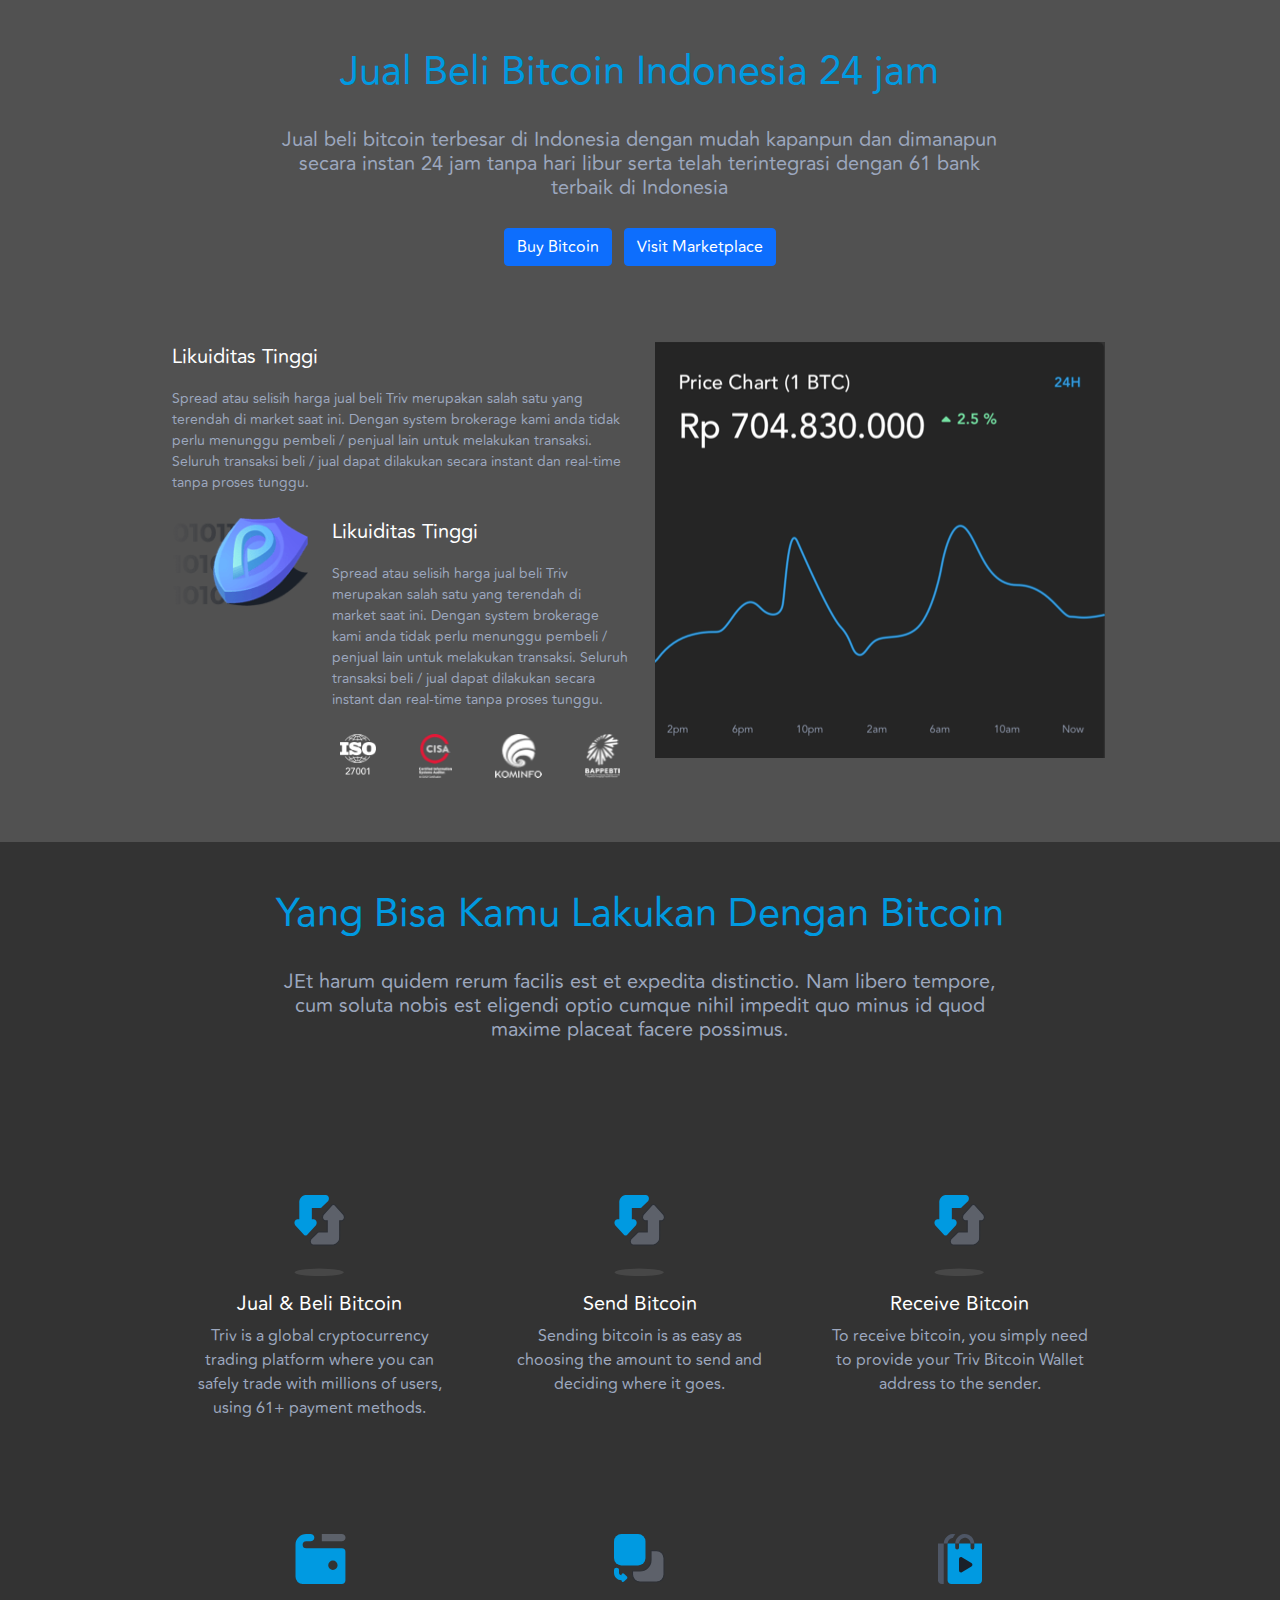
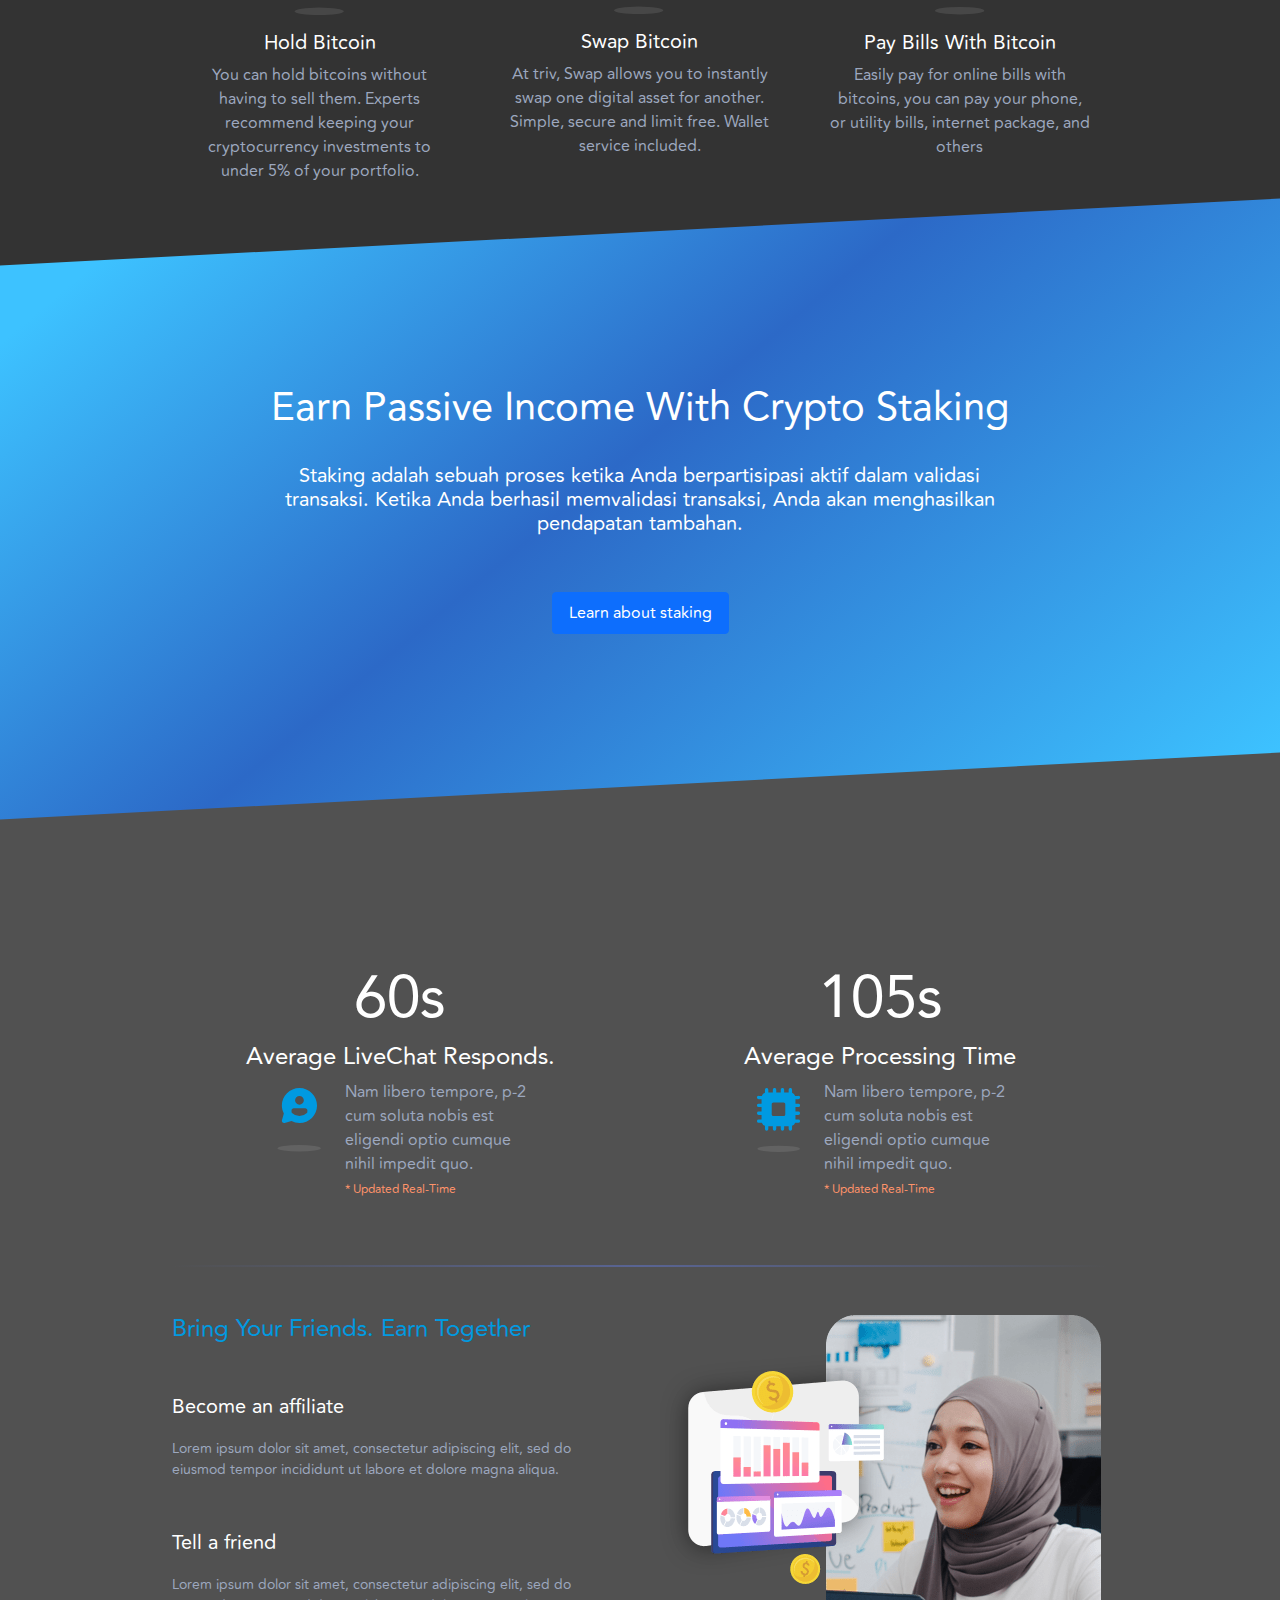
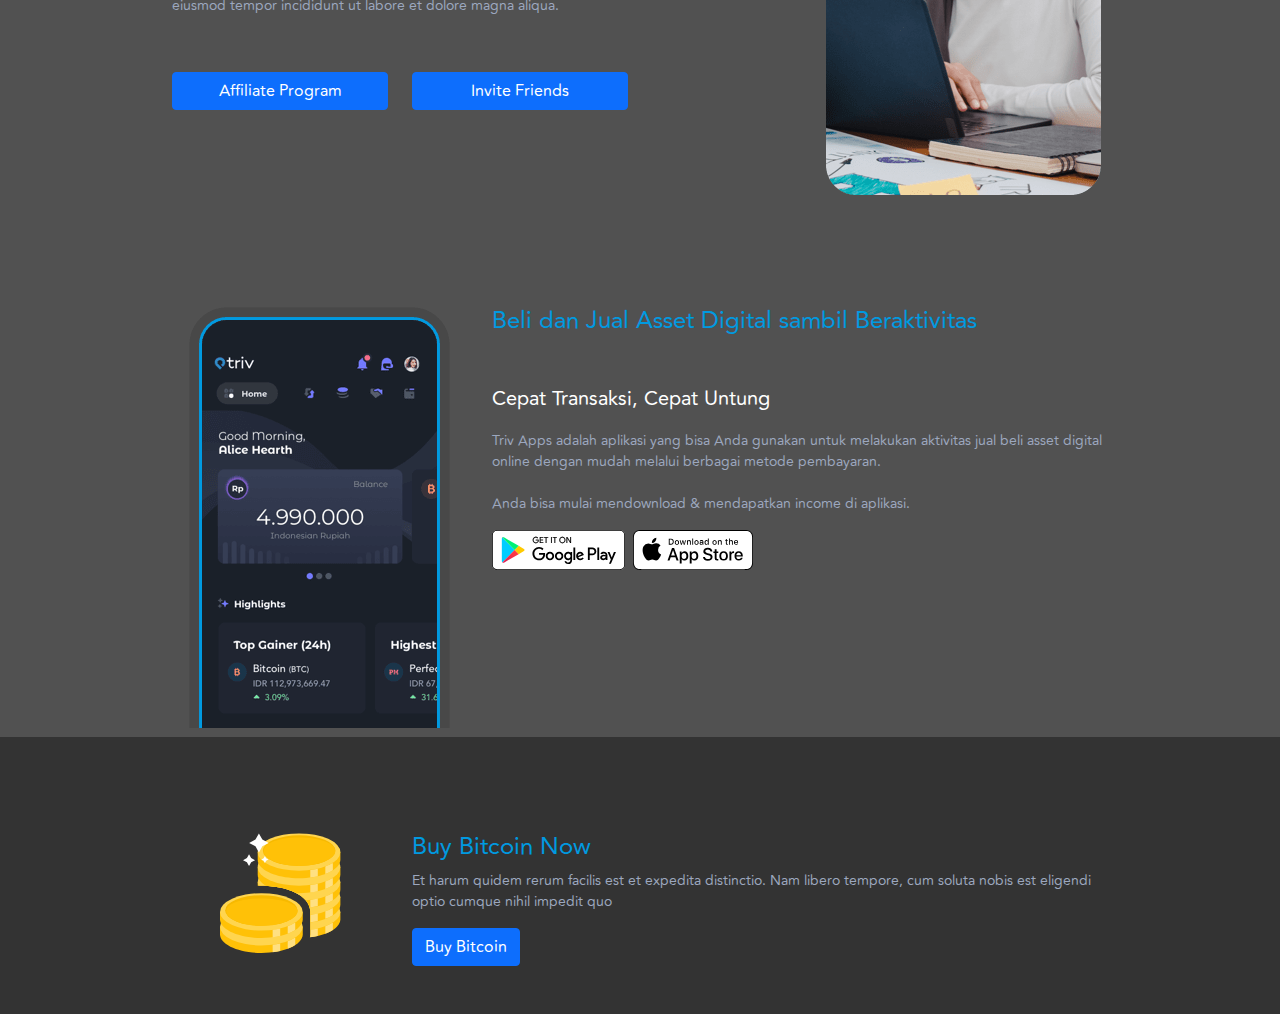
==== crypto-detail.html @ a10a1ea8 "Slicing Triv v3" ====
<!DOCTYPE html>

<head>

    <meta content="text/html; charset=UTF-8" http-equiv="Content-Type" />
    <meta charset="utf-8" />
    <meta content="width=device-width, initial-scale=1, shrink-to-fit=no" name="viewport" />
    <title>Triv | Stake Landing</title>
    <meta content="Triv" name="description" />
    <meta content="origin-when-crossorigin" name="referrer" />
    <link href="https://fonts.googleapis.com/css?family=Grand+Hotel" rel="stylesheet" />
    <link
        href="https://fonts.googleapis.com/css?family=Montserrat+Alternates:300,300i,400,400i,500,500i,600,600i,700,700i,800,800i,900,900i|Montserrat:300,300i,400,400i,500,500i,600,600i,700,700i,800,800i,900,900i"
        rel="stylesheet" />
    <link rel="stylesheet" media="all" href="css/bootstrap.min.css" data-turbolinks-track="reload" />
    <link rel="stylesheet" media="all" href="scss/style.css" data-turbolinks-track="reload" />


</head>

<body>
    <section class="section-area bg-grey">
        <div class="container cryptoDetailSection1">
            <div class="row row-fluid">
                <div class="col">
                    <div class="wrap80">
                        <h1>Jual Beli Bitcoin Indonesia 24 jam</h1>
                        <h2>Jual beli bitcoin terbesar di Indonesia dengan mudah kapanpun dan dimanapun secara instan 24
                            jam
                            tanpa hari libur serta
                            telah terintegrasi dengan 61 bank terbaik di Indonesia</h2>

                    </div>
                    <div class="my-4">
                        <button class="btn btn-primary m-1">Buy Bitcoin</button>
                        <button class="btn btn-primary m-1">Visit Marketplace</button>
                    </div>
                </div>
            </div>
            <div class="row row-fluid mt-5">

                <div class="col-sm-6 order-sm-1">
                    <img src="img/homepage/img_chart_area.png" class="img-fluid align-self-center" alt="...">
                </div>
                <div class="col-sm-6 order-sm-12">
                    <div class="row row-fluid">
                        <div class="col-lg-12 col-md-12 col-sm-12">
                            <p class="title">Likuiditas Tinggi</p>
                            <p class="desc">Spread atau selisih harga jual beli Triv merupakan salah satu yang terendah
                                di market saat ini. Dengan system brokerage
                                kami anda tidak perlu menunggu pembeli / penjual lain untuk melakukan transaksi. Seluruh
                                transaksi beli / jual dapat
                                dilakukan secara instant dan real-time tanpa proses tunggu.</p>
                        </div>
                        <div class="col-lg-4 col-md-4 col-sm-12 my-lg-2 my-md-2 my-sm-2">
                            <img src="img/homepage/img_shield.png" class="img-fluid">
                        </div>
                        <div class="col-lg-8 col-md-8 col-sm-12 my-lg-2 my-md-2 my-sm-2">
                            <p class="title">Likuiditas Tinggi</p>
                            <p class="desc">Spread atau selisih harga jual beli Triv merupakan salah satu yang terendah
                                di market saat ini. Dengan system brokerage
                                kami anda tidak perlu menunggu pembeli / penjual lain untuk melakukan transaksi. Seluruh
                                transaksi beli / jual dapat
                                dilakukan secara instant dan real-time tanpa proses tunggu.</p>
                            <div class="list-logo d-flex justify-content-between mt-2">
                                <img src="img/homepage/ic_iso.png" class="p-2">
                                <img src="img/homepage/ic_cisa.png" class="p-2">
                                <img src="img/homepage/ic_kominfo.png" class="p-2">
                                <img src="img/homepage/ic_bappebti.png" class="p-2">
                            </div>
                        </div>
                    </div>

                </div>
            </div>
        </div>
    </section>

    <section class="section-area bg-dark">
        <div class="container cryptoDetailSection2">
            <div class="row row-fluid">
                <div class="col">
                    <div class="wrap80">
                        <h1>Yang Bisa Kamu Lakukan Dengan Bitcoin</h1>
                        <h2>JEt harum quidem rerum facilis est et expedita distinctio. Nam libero tempore, cum soluta
                            nobis est eligendi optio cumque
                            nihil impedit quo minus id quod maxime placeat facere possimus.</h2>

                    </div>

                </div>
            </div>

            <div class="row row-fluid mt-5">
                <div class="col-sm-4">
                    <div class="card">
                        <div class="card-body">
                            <img src="img/homepage/icon_jual_bitcoin.svg" class="img-fluid">
                            <h5 class="card-title">Jual & Beli Bitcoin</h5>
                            <p class="card-text">Triv is a global cryptocurrency trading platform where you can safely
                                trade with millions of users, using 61+ payment
                                methods.</p>
                        </div>
                    </div>
                </div>

                <div class="col-sm-4">
                    <div class="card">
                        <div class="card-body">
                            <img src="img/homepage/icon_jual_bitcoin.svg" class="img-fluid">
                            <h5 class="card-title">Send Bitcoin</h5>
                            <p class="card-text">Sending bitcoin is as easy as choosing the amount to send and deciding
                                where it goes.</p>
                        </div>
                    </div>
                </div>

                <div class="col-sm-4">
                    <div class="card">
                        <div class="card-body">
                            <img src="img/homepage/icon_jual_bitcoin.svg" class="img-fluid">
                            <h5 class="card-title">Receive Bitcoin</h5>
                            <p class="card-text">To receive bitcoin, you simply need to provide your Triv Bitcoin Wallet
                                address to the sender.</p>
                        </div>
                    </div>
                </div>

                <div class="col-sm-4">
                    <div class="card">
                        <div class="card-body">
                            <img src="img/homepage/icon_hold_bitcoin.svg" class="img-fluid">
                            <h5 class="card-title">Hold Bitcoin</h5>
                            <p class="card-text">You can hold bitcoins without having to sell them. Experts recommend
                                keeping your cryptocurrency investments to under 5%
                                of your portfolio.</p>
                        </div>
                    </div>
                </div>
                <div class="col-sm-4">
                    <div class="card">
                        <div class="card-body">
                            <img src="img/homepage/icon_swap_bitcoin.svg" class="img-fluid">
                            <h5 class="card-title">Swap Bitcoin</h5>
                            <p class="card-text">At triv, Swap allows you to instantly swap one digital asset for
                                another. Simple, secure and limit free. Wallet service
                                included.</p>
                        </div>
                    </div>
                </div>
                <div class="col-sm-4">
                    <div class="card">
                        <div class="card-body">
                            <img src="img/homepage/icon_pay_bitcoin.svg" class="img-fluid">
                            <h5 class="card-title">Pay Bills With Bitcoin</h5>
                            <p class="card-text">Easily pay for online bills with bitcoins, you can pay your phone, or
                                utility bills, internet package, and others</p>
                        </div>
                    </div>
                </div>

            </div>
        </div>
    </section>
    <section class="section-area bg-skew">
        <div class="container cryptoDetailSection3 bg-skew-iner">
            <div class="row row-fluid py-4">
                <div class="col">
                    <div class="wrap80">
                        <h1>Earn Passive Income With Crypto Staking</h1>
                        <h5>Staking adalah sebuah proses ketika Anda berpartisipasi aktif dalam validasi transaksi.
                            Ketika Anda berhasil memvalidasi
                            transaksi, Anda akan menghasilkan pendapatan tambahan.</h5>

                    </div>


                    <button class="btn btn-primary px-3 py-2 mt-5">Learn about staking</button>


                </div>
            </div>
        </div>
    </section>


    <!-- Section 4 -->
    <section class="section-area bg-grey">
        <div class="container cryptoDetailSection4">
            <div class="row row-fluid mt-5">
                <div class="col-lg-6 col-md-6 col-sm-12 justify-content-center">
                    <div class="card ">
                        <div class="card-body">
                            <h1>60s</h1>
                            <h3>Average LiveChat Responds.</h3>
                            <div class="d-flex">
                                <img src="img/homepage/ic_livechat.svg" class="p-2">
                                <p class="card-text">Nam libero tempore, p-2 cum soluta nobis est
                                    eligendi
                                    optio
                                    cumque
                                    nihil impedit quo.<br />
                                    <span class="note align-end">* Updated Real-Time</span>
                                </p>
                            </div>
                        </div>
                    </div>
                </div>
                <div class="col-lg-6 col-md-6 col-sm-12 align-items-center">
                    <div class="card">
                        <div class="card-body">
                            <h1>105s</h1>
                            <h3>Average Processing Time</h3>
                            <div class="d-flex">
                                <img src="img/homepage/ic_processing.svg" class="p-2">
                                <p class="card-text">Nam libero tempore, p-2 cum soluta nobis est
                                    eligendi
                                    optio
                                    cumque
                                    nihil impedit quo.<br />
                                    <span class="note align-end">* Updated Real-Time</span>
                                </p>
                            </div>
                        </div>
                    </div>
                </div>
            </div>
            <hr class="stle12 mt-5 mb-5">
            <div class="row row-fluid mt-5">
                <div class="col-sm-6 order-sm-1">
                    <img src="img/homepage/orang.png" class="img-fluid">
                </div>
                <div class="col-sm-6 order-sm-12">
                    <h1>Bring Your Friends. Earn Together</h1>
                    <p class="title mt-5">Become an affiliate</p>
                    <p class="desc">Lorem ipsum dolor sit amet, consectetur adipiscing elit, sed do eiusmod tempor
                        incididunt ut labore et dolore magna
                        aliqua.</p>

                    <p class="title mt-5">Tell a friend</p>
                    <p class="desc">Lorem ipsum dolor sit amet, consectetur adipiscing elit, sed do eiusmod tempor
                        incididunt ut labore et dolore magna
                        aliqua.</p>

                    <div class="row mt-5">
                        <div class="col-lg-6 col-mg-6 col-sm-12">
                            <button class="btn btn-primary my-2">Affiliate Program</button>
                        </div>
                        <div class="col-lg-6 col-mg-6 col-sm-12">
                            <button class="btn btn-primary my-2">Invite Friends</button>
                        </div>
                    </div>
                </div>
            </div>


        </div>


    </section>
    <!-- End of Section 4 -->

    <!--Section 5-->
    <section class="section-area bg-grey">
        <div class="container cryptoDetailSection5">
            <div class="row row-fluid mt-5">
                <div class="col-sm-8 order-sm-1">
                    <h1>Beli dan Jual Asset Digital sambil Beraktivitas</h1>
                    <p class="title mt-5">Cepat Transaksi, Cepat Untung</p>
                    <p class="desc">Triv Apps adalah aplikasi yang bisa Anda gunakan untuk melakukan aktivitas jual beli
                        asset digital online dengan mudah
                        melalui berbagai metode pembayaran.
                        <br /><br />
                        Anda bisa mulai mendownload & mendapatkan income di aplikasi.
                    </p>
                    <div class="d-flex mt-2">
                        <a href="" class="mx-0"><img src="img/homepage/google-play-badge.svg"></a><a href=""
                            class="mx-2"><img src="img/homepage/app-store-badge.svg"></a>
                    </div>
                </div>
                <div class="col-sm-4 order-sm-12 align-items-start">
                    <div class="img-container">
                        <img src="img/homepage/hp.png" class="img-fluid">
                    </div>


                </div>
            </div>
        </div>
    </section>
    <!-- End of Section 5-->

    <!-- Section banner-->

    <section class="section-area-outset bg-dark">
        <div class="container cryptoDetailSectionBanner">
            <div class="row row-fluid mt-5">
                <div class="col-lg-3 col-md-3 col-sm-12 d-none d-sm-none d-md-block d-lg-block">
                    <img src="img/homepage/coins.svg">
                </div>
                <div class="col-lg-9 col-md-9 col-sm-12 align-left-center">
                    <h1>Buy Bitcoin Now</h1>
                    <p class="desc">Et harum quidem rerum facilis est et expedita distinctio. Nam libero tempore, cum
                        soluta
                        nobis est eligendi optio cumque
                        nihil impedit quo</p>
                    <button class="btn btn-primary">Buy Bitcoin</button>
                </div>
            </div>
        </div>
    </section>
    <!-- End of Section Banner-->






    <script src="https://code.jquery.com/jquery-3.6.0.min.js"
        integrity="sha256-/xUj+3OJU5yExlq6GSYGSHk7tPXikynS7ogEvDej/m4=" crossorigin="anonymous"></script>



</body>
---- scss/style.css ----
@font-face {
  font-family: "Avenir";
  src: url("../font/Avenir Regular.eot");
  src: url("../font/Avenir Regular.eot?#iefix") format("embedded-opentype"), url("../font/Avenir Regular.woff") format("woff"), url("../font/Avenir Regular.ttf") format("truetype"), url("../font/Avenir Regular.svg#Avenir") format("svg");
  font-weight: normal;
  font-style: normal;
}

@font-face {
  font-family: "Arvo-Bold";
  src: url("../font/Metropolis-Regular.eot");
  src: url("../font/Metropolis-Regular.eot?#iefix") format("embedded-opentype"), url("../font/Metropolis-Regular.woff") format("woff"), url("../font/Metropolis-Regular.ttf") format("truetype"), url("../font/Metropolis-Regular.svg#Arvo-Bold") format("svg");
  font-weight: normal;
  font-style: normal;
}

html,
body {
  font-family: Avenir;
  background-color: #515151;
  color: #ffffff;
}

a {
  color: #3189c6;
  text-decoration: none;
}

.bg-grey {
  background-color: #515151;
}

.bg-dark {
  background-color: #252525;
}

.bg-skew {
  -webkit-transform: skew(0deg, -3deg);
          transform: skew(0deg, -3deg);
  background: #3dc2ff;
  background: linear-gradient(142deg, #3dc2ff 5%, #2c69c7 46%, #3dc2ff 100%);
  position: relative;
  top: -5rem;
}

.bg-skew-iner {
  margin-top: 5rem;
  margin-bottom: 5rem;
  -webkit-transform: skew(0deg, 3deg);
          transform: skew(0deg, 3deg);
  text-align: center;
  color: #fff;
}

.align-left-center {
  -webkit-box-align: start;
      -ms-flex-align: start;
          align-items: flex-start;
  text-align: start;
  -webkit-box-pack: start;
      -ms-flex-pack: start;
          justify-content: start;
}

.section-area {
  max-width: 100vw;
  padding-right: 10rem;
  padding-left: 10rem;
  padding-top: 2rem;
  padding-bottom: 2rem;
  margin-left: auto;
  margin-right: auto;
  text-align: center;
}

.section-area-outset {
  position: relative;
  max-width: 100vw;
  margin-top: -10%;
  z-index: 99;
  padding-right: 10rem;
  padding-left: 10rem;
  padding-top: 2rem;
  padding-bottom: 2rem;
  margin-left: auto;
  margin-right: auto;
  text-align: center;
}

.wrap90 {
  max-width: 90%;
  margin: 0 auto;
}

.wrap80 {
  max-width: 80%;
  margin: 0 auto;
}

.wrap70 {
  max-width: 70%;
  margin: 0 auto;
}

.wrap60 {
  max-width: 60%;
  margin: 0 auto;
}

.wrap50 {
  max-width: 50%;
  margin: 0 auto;
}

/**** Crypro Detail Style ***/
.cryptoDetailSection1 {
  width: 100%;
  padding-top: 1rem;
  padding-bottom: 1rem;
}

.cryptoDetailSection1 h1 {
  color: #009ae1;
  font-weight: 300;
}

.cryptoDetailSection1 h2 {
  font-size: 20px;
  color: #9ca7be;
  font-weight: 300;
  margin-top: 2rem;
}

.cryptoDetailSection1 .icon {
  width: 50px;
}

.cryptoDetailSection1 .title {
  font-size: 20px;
  font-weight: 400;
  color: #ffffff;
  text-align: left;
}

.cryptoDetailSection1 .desc {
  font-size: 14px;
  font-weight: 400;
  color: #9ca7be;
  text-align: left;
}

.cryptoDetailSection1 .list-logo img {
  width: auto;
  height: 60px;
}

.cryptoDetailSection1 button .btn-primary {
  padding: 12px 20px;
  border-radius: 5px;
  background-color: #009ae1;
  color: #ffffff;
  font-size: 14px;
}

.cryptoDetailSection2 {
  width: 100%;
  padding-top: 1rem;
  padding-bottom: 5rem;
}

.cryptoDetailSection2 h1 {
  color: #009ae1;
  font-weight: 300;
}

.cryptoDetailSection2 h2 {
  font-size: 20px;
  color: #9ca7be;
  font-weight: 300;
  margin-top: 2rem;
}

.cryptoDetailSection2 .card {
  background-color: transparent;
  border-color: transparent;
  margin-top: 5rem;
}

.cryptoDetailSection2 .card img {
  padding-bottom: 1rem;
}

.cryptoDetailSection2 .card .card-title {
  color: #ffffff;
}

.cryptoDetailSection2 .card .card-text {
  color: #9ca7be;
}

.cryptoDetailSection3 {
  width: 100%;
  padding-top: 1rem;
  padding-bottom: 1rem;
}

.cryptoDetailSection3 h1 {
  color: #ffffff;
  font-weight: 300;
}

.cryptoDetailSection3 h5 {
  color: #ffffff;
  font-weight: 300;
  margin-top: 2rem;
}

.cryptoDetailSection3 .title {
  font-size: 20px;
  font-weight: 400;
  color: #ffffff;
}

.cryptoDetailSection3 button .btn-primary {
  border-radius: 5px;
  background-color: #009ae1;
  color: #ffffff;
  font-size: 14px;
}

.cryptoDetailSection4 {
  width: 100%;
  padding-top: 0rem;
  padding-bottom: 0rem;
}

.cryptoDetailSection4 h1 {
  color: #009ae1;
  font-weight: 300;
  font-size: 24px;
  text-align: left;
}

.cryptoDetailSection4 .title {
  font-size: 20px;
  font-weight: 400;
  color: #ffffff;
  text-align: left;
}

.cryptoDetailSection4 .desc {
  font-size: 14px;
  font-weight: 400;
  color: #9ca7be;
  text-align: start;
}

.cryptoDetailSection4 .d-flex {
  padding-left: 5rem;
  padding-right: 5rem;
}

.cryptoDetailSection4 button {
  width: 100%;
}

.cryptoDetailSection4 button .btn-primary {
  border-radius: 5px;
  background-color: #009ae1;
  color: #ffffff;
  font-size: 14px;
}

.cryptoDetailSection4 .card {
  background-color: transparent;
  border-color: transparent;
}

.cryptoDetailSection4 .card img {
  width: 80px;
  height: 80px;
  margin-right: 1rem;
}

.cryptoDetailSection4 .card h1 {
  color: #ffffff;
  font-size: 60px;
  font-weight: 200;
  text-align: center;
}

.cryptoDetailSection4 .card h3 {
  color: #ffffff;
  font-size: 24px;
}

.cryptoDetailSection4 .card .card-text {
  color: #9ca7be;
  text-align: start;
}

.cryptoDetailSection4 .card .note {
  font-size: 12px;
  font-weight: 200;
  color: #ff936a;
  text-align: start;
}

.cryptoDetailSection5 {
  width: 100%;
  padding-top: 0rem;
  padding-bottom: 0rem;
}

.cryptoDetailSection5 h1 {
  color: #009ae1;
  font-weight: 300;
  font-size: 24px;
  text-align: left;
}

.cryptoDetailSection5 .title {
  font-size: 20px;
  font-weight: 400;
  color: #ffffff;
  text-align: left;
}

.cryptoDetailSection5 .desc {
  font-size: 14px;
  font-weight: 400;
  color: #9ca7be;
  text-align: start;
}

.cryptoDetailSection5 .img-container {
  max-height: 80%;
  position: relative;
  z-index: 1;
  overflow-y: hidden;
  bottom: 0;
}

.cryptoDetailSectionBanner {
  width: 100%;
  padding-top: 1rem;
  padding-bottom: 1rem;
}

.cryptoDetailSectionBanner h1 {
  color: #009ae1;
  font-weight: 300;
  font-size: 24px;
  text-align: start;
}

.cryptoDetailSectionBanner h2 {
  font-size: 20px;
  color: #9ca7be;
  font-weight: 300;
  margin-top: 2rem;
}

.cryptoDetailSectionBanner .icon {
  width: 50px;
}

.cryptoDetailSectionBanner .title {
  font-size: 20px;
  font-weight: 400;
  color: #ffffff;
}

.cryptoDetailSectionBanner .desc {
  font-size: 14px;
  font-weight: 400;
  color: #9ca7be;
  text-align: start;
}

/**** End Crypro Detail Style ***/
/*** Break Point ****/
@media (max-width: 576px) {
  .section-area {
    max-width: 100vw;
    padding-right: 0;
    padding-left: 0;
    padding-top: 0;
    padding-bottom: 0;
    margin-left: auto;
    margin-right: auto;
    text-align: center;
  }
  .section-area-outset {
    position: relative;
    max-width: 100vw;
    margin-top: -15%;
    z-index: 99;
    padding-right: 0;
    padding-left: 0;
    padding-top: 0;
    padding-bottom: 0;
    margin-left: auto;
    margin-right: auto;
    text-align: center;
  }
  h1,
  h2,
  h3,
  h4,
  h5 {
    text-align: center;
  }
  span,
  p {
    text-align: center;
  }
  .align-left-center {
    -webkit-box-align: center;
        -ms-flex-align: center;
            align-items: center;
    text-align: center;
    -webkit-box-pack: center;
        -ms-flex-pack: center;
            justify-content: center;
  }
  .wrap90 {
    max-width: 100%;
    margin: 0 auto;
  }
  .wrap80 {
    max-width: 100%;
    margin: 0 auto;
  }
  .wrap70 {
    max-width: 100%;
    margin: 0 auto;
  }
  .wrap60 {
    max-width: 100%;
    margin: 0 auto;
  }
  .wrap50 {
    max-width: 100%;
    margin: 0 auto;
  }
  .bg-skew-iner {
    margin-top: 2rem;
    margin-bottom: 2rem;
    -webkit-transform: skew(0deg, 3deg);
            transform: skew(0deg, 3deg);
    text-align: center;
    color: #fff;
  }
  /** Section 1**/
  .cryptoDetailSection1 {
    width: 100%;
    padding-top: 3rem;
    padding-bottom: 1rem;
  }
  .cryptoDetailSection1 h1 {
    text-align: center;
  }
  .cryptoDetailSection1 h2 {
    text-align: center;
  }
  .cryptoDetailSection1 .title {
    text-align: center;
  }
  .cryptoDetailSection1 .desc {
    text-align: center;
  }
  .cryptoDetailSection1 img {
    padding-top: 3rem;
    padding-bottom: 3rem;
  }
  /*** Section 2 ***/
  .cryptoDetailSection2 {
    width: 100%;
    padding-top: 3rem;
    padding-bottom: 5rem;
  }
  .cryptoDetailSection2 h1 {
    text-align: center;
  }
  .cryptoDetailSection2 h2 {
    text-align: center;
  }
  .cryptoDetailSection2 .title {
    text-align: center;
  }
  .cryptoDetailSection2 .desc {
    text-align: center;
  }
  .cryptoDetailSection2 img {
    padding-top: 3rem;
    padding-bottom: 3rem;
  }
  .cryptoDetailSection2 .card {
    background-color: transparent;
    border-color: transparent;
    margin-top: 0rem;
  }
  /*** Section 3 ****/
  .cryptodetailsection3 {
    width: 100%;
    padding-top: 2rem;
    padding-bottom: 2rem;
  }
  /*** Section 4 ****/
  .cryptoDetailSection4 {
    width: 100%;
    padding-top: 0rem;
    padding-bottom: 0rem;
  }
  .cryptoDetailSection4 h1 {
    color: #009ae1;
    font-weight: 300;
    text-align: center;
  }
  .cryptoDetailSection4 .title {
    font-weight: 400;
    color: #ffffff;
    text-align: center;
  }
  .cryptoDetailSection4 .desc {
    font-weight: 400;
    color: #9ca7be;
    text-align: center;
  }
  .cryptoDetailSection4 .d-flex {
    padding-left: 0;
    padding-right: 0;
  }
  .cryptoDetailSection4 .card h1 {
    color: #ffffff;
    font-weight: 200;
    text-align: center;
  }
  .cryptoDetailSection4 .card h3 {
    color: #ffffff;
    font-size: 22px;
  }
  .cryptoDetailSection4 img {
    margin-top: 2rem;
    margin-bottom: 5rem;
  }
  .cryptoDetailSection4 .img-fluid {
    max-width: 100%;
    margin-top: 2rem;
  }
  /** Section 5 **/
  .cryptoDetailSection5 {
    width: 100%;
    padding-top: 0rem;
    padding-bottom: 0rem;
  }
  .cryptoDetailSection5 h1 {
    color: #009ae1;
    font-weight: 300;
    text-align: center;
  }
  .cryptoDetailSection5 .title {
    font-weight: 400;
    color: #ffffff;
    text-align: center;
  }
  .cryptoDetailSection5 .desc {
    font-weight: 400;
    color: #9ca7be;
    text-align: center;
  }
  .cryptoDetailSection5 .d-flex {
    text-align: center;
    -webkit-box-pack: center;
        -ms-flex-pack: center;
            justify-content: center;
  }
  .cryptoDetailSection5 .img-container {
    margin-top: 5rem;
  }
  /** Section Banner **/
  .cryptoDetailSectionBanner {
    width: 100%;
    padding-top: 2rem;
    padding-bottom: 2rem;
  }
  .cryptoDetailSectionBanner h1 {
    color: #009ae1;
    font-weight: 300;
    text-align: center;
  }
  .cryptoDetailSectionBanner .title {
    font-weight: 400;
    color: #ffffff;
    text-align: center;
  }
  .cryptoDetailSectionBanner .desc {
    font-weight: 400;
    color: #9ca7be;
    text-align: center;
  }
  .cryptoDetailSectionBanner .d-flex {
    text-align: center;
    -webkit-box-pack: center;
        -ms-flex-pack: center;
            justify-content: center;
  }
  .cryptoDetailSectionBanner .img-container {
    margin-top: 5rem;
  }
}
/*# sourceMappingURL=style.css.map */
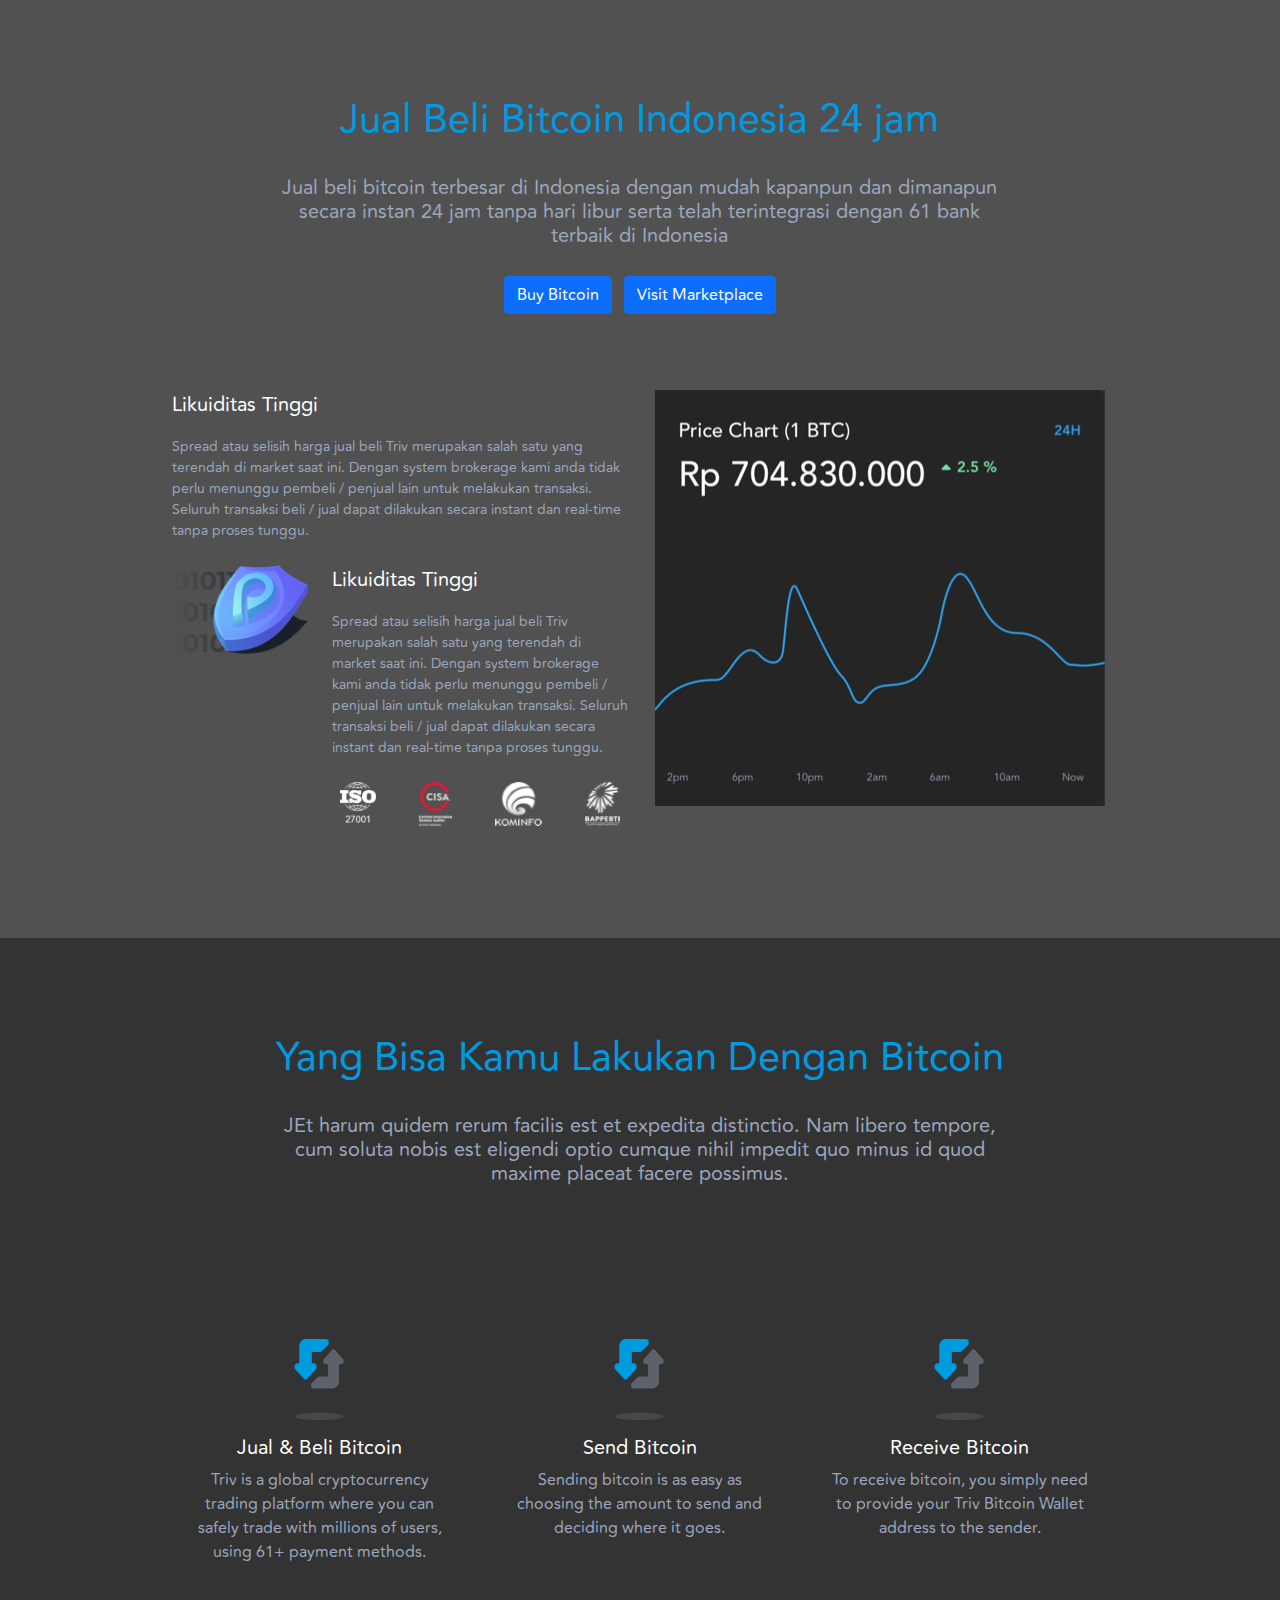
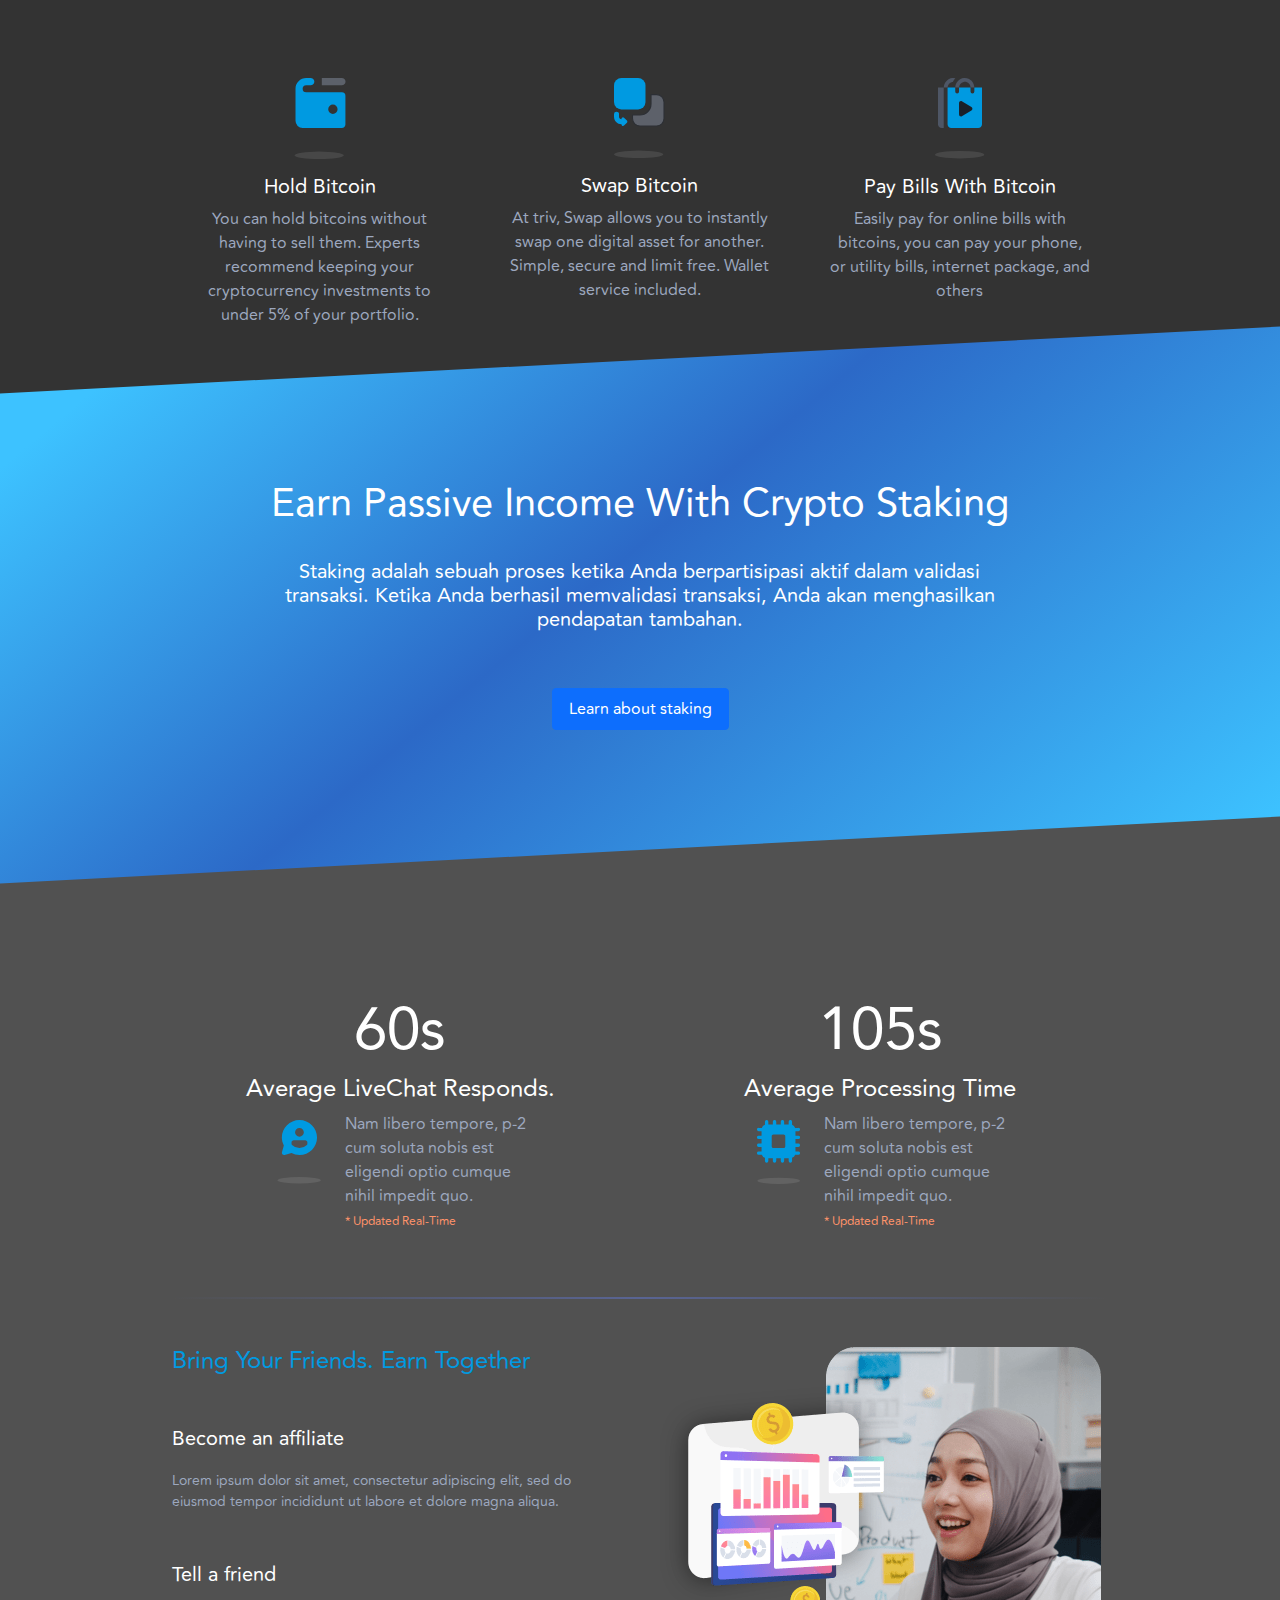
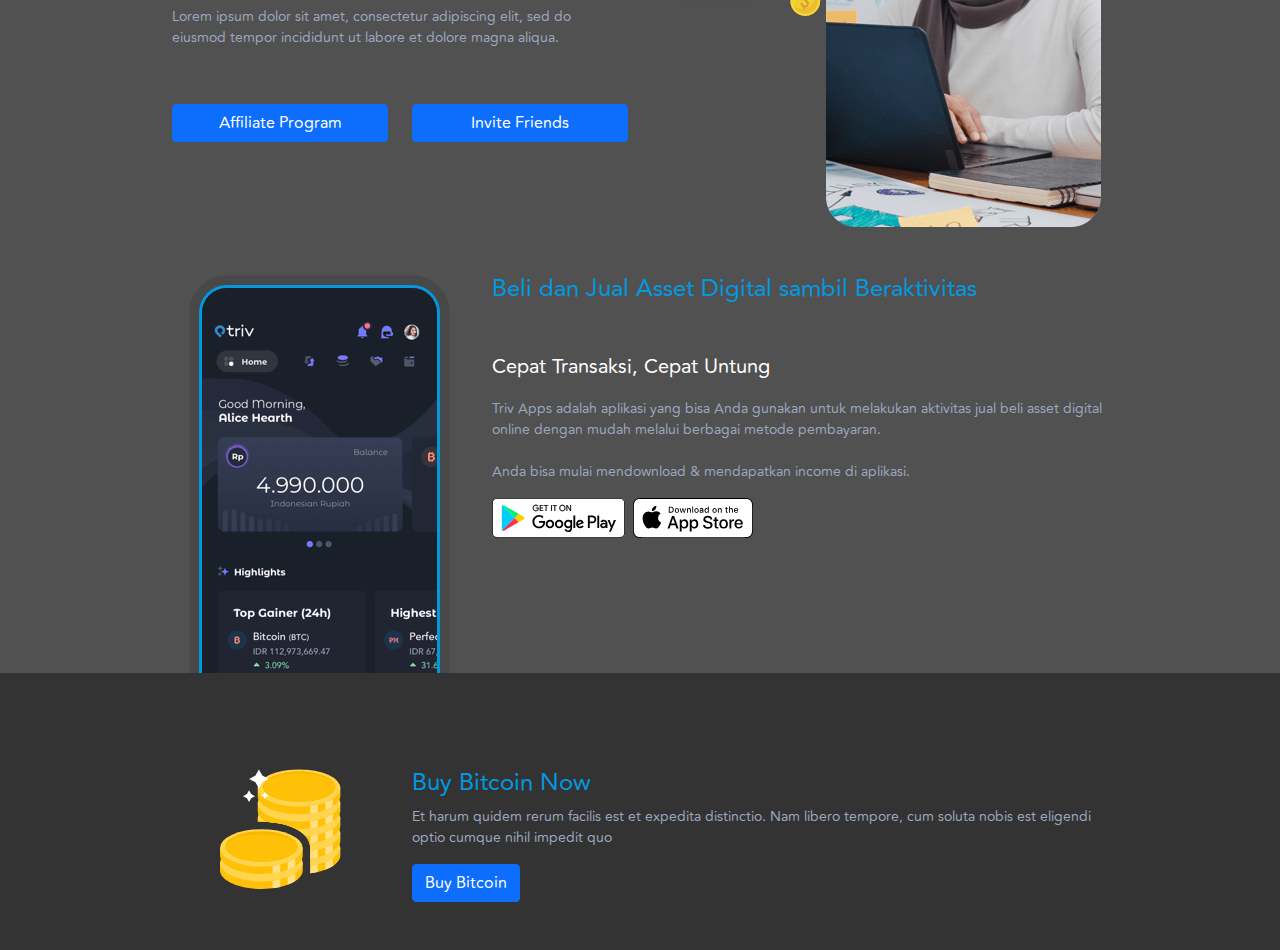
==== commit 8de49ac7: "Slicing Triv v3" ====
--- a/crypto-detail.html
+++ b/crypto-detail.html
@@ -13,7 +13,7 @@
         href="https://fonts.googleapis.com/css?family=Montserrat+Alternates:300,300i,400,400i,500,500i,600,600i,700,700i,800,800i,900,900i|Montserrat:300,300i,400,400i,500,500i,600,600i,700,700i,800,800i,900,900i"
         rel="stylesheet" />
     <link rel="stylesheet" media="all" href="css/bootstrap.min.css" data-turbolinks-track="reload" />
-    <link rel="stylesheet" media="all" href="scss/style.css" data-turbolinks-track="reload" />
+    <link rel="stylesheet" media="all" href="scss/styleTriv.css" data-turbolinks-track="reload" />
 
 
 </head>
--- a/scss/styleTriv.css
+++ b/scss/styleTriv.css
@@ -0,0 +1,1315 @@
+@font-face {
+  font-family: "Avenir";
+  src: url("../font/Avenir Regular.eot");
+  src: url("../font/Avenir Regular.eot?#iefix") format("embedded-opentype"), url("../font/Avenir Regular.woff") format("woff"), url("../font/Avenir Regular.ttf") format("truetype"), url("../font/Avenir Regular.svg#Avenir") format("svg");
+  font-weight: normal;
+  font-style: normal;
+}
+
+@font-face {
+  font-family: "Arvo-Bold";
+  src: url("../font/Metropolis-Regular.eot");
+  src: url("../font/Metropolis-Regular.eot?#iefix") format("embedded-opentype"), url("../font/Metropolis-Regular.woff") format("woff"), url("../font/Metropolis-Regular.ttf") format("truetype"), url("../font/Metropolis-Regular.svg#Arvo-Bold") format("svg");
+  font-weight: normal;
+  font-style: normal;
+}
+
+html,
+body {
+  font-family: Avenir;
+  background-color: #515151;
+  color: #ffffff;
+}
+
+a {
+  color: #3189c6;
+  text-decoration: none;
+}
+
+.bg-grey {
+  background-color: #515151;
+}
+
+.bg-dark {
+  background-color: #252525;
+}
+
+.bg-skew {
+  -webkit-transform: skew(0deg, -3deg);
+          transform: skew(0deg, -3deg);
+  background: #3dc2ff;
+  background: linear-gradient(142deg, #3dc2ff 5%, #2c69c7 46%, #3dc2ff 100%);
+  position: relative;
+  top: -5rem;
+}
+
+.bg-skew-iner {
+  margin-top: 5rem;
+  margin-bottom: 5rem;
+  -webkit-transform: skew(0deg, 3deg);
+          transform: skew(0deg, 3deg);
+  text-align: center;
+  color: #fff;
+}
+
+.align-left-center {
+  -webkit-box-align: start;
+      -ms-flex-align: start;
+          align-items: flex-start;
+  text-align: start;
+  -webkit-box-pack: start;
+      -ms-flex-pack: start;
+          justify-content: start;
+}
+
+.section-area {
+  width: 100%;
+  height: 100%;
+  display: block;
+  overflow: auto;
+  padding-right: 10rem;
+  padding-left: 10rem;
+  text-align: center;
+}
+
+.section-area-particle {
+  width: 100%;
+  display: block;
+  overflow: auto;
+  margin: 0 auto;
+  padding-top: 10%;
+  padding-bottom: 10%;
+  background-image: url("../img/homepage/bg_particles.png");
+  background-repeat: no-repeat;
+  background-size: cover;
+  background-position: 50% 50%;
+}
+
+.bg-homepagesection2 {
+  background: url(../img/homepage/bg_hompage_2.png) no-repeat center center fixed;
+  background-size: cover;
+}
+
+.bg-homepagesection5 {
+  background: url(../img/homepage/bg_homepagesection5.png) no-repeat center center fixed;
+  background-size: cover;
+  -webkit-clip-path: polygon(0 0, 100% 23%, 100% 100%, 0% 100%);
+  clip-path: polygon(0 0, 100% 23%, 100% 100%, 0% 100%);
+  z-index: 1;
+}
+
+.bg-homepagesection6 {
+  background-color: #252525;
+  z-index: 1;
+  margin-top: -50px;
+}
+
+.section-area-outset {
+  position: relative;
+  max-width: 100vw;
+  margin-top: -10%;
+  z-index: 99;
+  padding-right: 10rem;
+  padding-left: 10rem;
+  padding-top: 2rem;
+  padding-bottom: 2rem;
+  margin-left: auto;
+  margin-right: auto;
+  text-align: center;
+}
+
+.wrap90 {
+  max-width: 90%;
+  margin: 0 auto;
+}
+
+.wrap80 {
+  max-width: 80%;
+  margin: 0 auto;
+}
+
+.wrap70 {
+  max-width: 70%;
+  margin: 0 auto;
+}
+
+.wrap60 {
+  max-width: 60%;
+  margin: 0 auto;
+}
+
+.wrap50 {
+  max-width: 50%;
+  margin: 0 auto;
+}
+
+/*** Particle Style **/
+#particles-js {
+  top: 0;
+  display: block;
+  overflow: auto;
+  position: absolute;
+  margin: 0 auto;
+  width: 100%;
+  height: 100%;
+}
+
+/*** End Particle Style **/
+/*** Scroll Mouse **/
+.icon-scroll,
+.icon-scroll:before {
+  position: absolute;
+  left: 50%;
+}
+
+.icon-scroll {
+  width: 30px;
+  height: 50px;
+  margin-left: -20px;
+  bottom: 10px;
+  margin-top: -35px;
+  border: 2px solid #fff;
+  border-radius: 25px;
+}
+
+@media (max-width: 767px) {
+  .icon-scroll {
+    position: relative;
+  }
+}
+
+.icon-scroll:before {
+  content: "";
+  width: 8px;
+  height: 8px;
+  background: #fff;
+  margin-left: -4px;
+  top: 8px;
+  border-radius: 4px;
+  -webkit-animation-duration: 1.5s;
+          animation-duration: 1.5s;
+  -webkit-animation-iteration-count: infinite;
+          animation-iteration-count: infinite;
+  -webkit-animation-name: scroll;
+          animation-name: scroll;
+}
+
+@-webkit-keyframes scroll {
+  0% {
+    opacity: 1;
+  }
+  100% {
+    opacity: 0;
+    -webkit-transform: translateY(26px);
+            transform: translateY(26px);
+  }
+}
+
+@keyframes scroll {
+  0% {
+    opacity: 1;
+  }
+  100% {
+    opacity: 0;
+    -webkit-transform: translateY(26px);
+            transform: translateY(26px);
+  }
+}
+
+/** End of scroll Mouse **/
+/***** Homepage Style ***/
+.homepageSection1 {
+  width: 100%;
+  height: 100%;
+  display: block;
+  overflow: auto;
+  background-color: transparent;
+  position: relative;
+  padding-top: 5%;
+  padding-bottom: 5%;
+  z-index: 1;
+}
+
+.homepageSection1 h2 {
+  color: #009ae1;
+  text-align: left;
+}
+
+.homepageSection1 h4 {
+  color: #ffffff;
+  text-align: left;
+  font-size: 1rem;
+}
+
+.homepageSection1 .card-no-tab {
+  border-radius: 10px;
+  background-color: rgba(33, 39, 52, 0.84);
+}
+
+.homepageSection1 .card-no-tab .card-header {
+  background-color: #009ae1;
+  border-top-left-radius: 10px;
+  border-top-right-radius: 10px;
+}
+
+.homepageSection1 .card-no-tab .card-header .asset-name {
+  font-size: 12px;
+  color: #ffffff;
+  font-weight: 200;
+}
+
+.homepageSection1 .card-no-tab .card-header .asset-price {
+  font-size: 32px;
+  color: #ffffff;
+  font-weight: 800;
+}
+
+.homepageSection1 .card-no-tab .card-header .asset-currency {
+  font-size: 14px;
+  color: #ffffff;
+  font-weight: 800;
+  margin-left: 4px;
+}
+
+.homepageSection1 .card-no-tab .card-header .asset-changes-up {
+  color: #75e0a2;
+  font-size: 16px;
+}
+
+.homepageSection1 .card-no-tab .card-body .list-group a:hover {
+  background-color: transparent;
+  border: 1px solid #353c4a;
+  border-radius: 5px;
+}
+
+.homepageSection1 .card-no-tab .card-body .list-transparent {
+  background-color: transparent;
+  border: 1px solid transparent;
+  padding: 8px;
+  border-radius: 5px;
+}
+
+.homepageSection1 .card-no-tab .card-body .asset-name {
+  font-weight: 400;
+  color: #ffffff;
+  font-size: 14px;
+  margin-left: 8px;
+}
+
+.homepageSection1 .card-no-tab .card-body .asset-changes-up {
+  color: #75e0a2;
+  font-size: 14px;
+  -ms-flex-item-align: end;
+      align-self: flex-end;
+}
+
+.homepageSection1 .card-no-tab .card-body .asset-changes-down {
+  color: #ff6d87;
+  font-size: 14px;
+  -ms-flex-item-align: end;
+      align-self: flex-end;
+}
+
+.homepageSection1 .card-no-tab .card-body .asset-amount {
+  color: #9ca7be;
+  font-size: 14px;
+  font-weight: 400;
+  -ms-flex-item-align: end;
+      align-self: flex-end;
+}
+
+.homepageSection1 .card-no-tab .card-footer {
+  background-color: transparent !important;
+  padding: 14px;
+  border: none;
+  text-align: center;
+  -webkit-box-align: center;
+      -ms-flex-align: center;
+          align-items: center;
+}
+
+.homepageSection1 .card-no-tab .card-footer a {
+  padding: 0;
+  border: none;
+  text-align: center;
+  font-size: 12px;
+  font-weight: 600;
+}
+
+.homepageSection1 .card-no-tab .card-footer .card-link {
+  -webkit-box-pack: center;
+      -ms-flex-pack: center;
+          justify-content: center;
+  min-height: auto;
+  padding: 8px;
+}
+
+.homepageSection2 {
+  width: 100%;
+  height: 100%;
+  display: block;
+  overflow: auto;
+  background-color: transparent;
+  margin-top: 10%;
+  margin-bottom: 10%;
+  text-align: left;
+}
+
+.homepageSection2 h2 {
+  color: #009ae1;
+  text-align: left;
+}
+
+.homepageSection2 h4 {
+  color: #ffffff;
+  font-size: 1rem;
+  text-align: left;
+}
+
+.homepageSection2 .d-flex {
+  width: 75%;
+}
+
+.homepageSection2 .d-flex img {
+  width: 80px;
+}
+
+.homepageSection2 .d-flex h5 {
+  color: #ffffff;
+  text-align: left;
+  display: inline-block;
+}
+
+.homepageSection2 .d-flex span {
+  color: #9ca7be;
+  text-align: left;
+}
+
+.homepageSection2 .d-flex b {
+  font-weight: 700;
+  color: #ffffff;
+}
+
+.homepageSection3 {
+  width: 100%;
+  height: 100%;
+  display: block;
+  overflow: auto;
+  background-color: transparent;
+  margin-top: 5%;
+  margin-bottom: 5%;
+  text-align: center;
+}
+
+.homepageSection3 span {
+  color: #009ae1;
+  font-size: 18px;
+}
+
+.homepageSection3 img {
+  filter: grayscale(100%);
+  -webkit-filter: grayscale(100%);
+  transition: 0.5s ease-in-out;
+  -webkit-transition: 0.5s ease-in-out;
+  -moz-filter: grayscale(100%);
+  -moz-transition: 0.5s ease-in-out;
+  -o-filter: grayscale(100%);
+  -o-transition: 0.5s ease-in-out;
+}
+
+.homepageSection3 img:hover {
+  filter: grayscale(0%);
+  -webkit-filter: grayscale(0%);
+  transition: 0.5s ease-in-out;
+  -webkit-transition: 0.5s ease-in-out;
+  -moz-filter: grayscale(0%);
+  -moz-transition: 0.5s ease-in-out;
+  -o-filter: grayscale(0%);
+  -o-transition: 0.5s ease-in-out;
+}
+
+.homepageSection4 {
+  width: 100%;
+  height: 100%;
+  display: block;
+  overflow: auto;
+  background-color: transparent;
+  margin-top: 5%;
+  margin-bottom: 5%;
+  text-align: left;
+}
+
+.homepageSection4 h2 {
+  color: #009ae1;
+}
+
+.homepageSection4 h4 {
+  color: #ffffff;
+}
+
+.homepageSection4 span {
+  font-size: 16px;
+  color: #9ca7be;
+}
+
+.homepageSection5 {
+  width: 100%;
+  height: 100%;
+  padding-top: 10%;
+  padding-bottom: 10%;
+}
+
+.homepageSection5 h2 {
+  color: #009ae1;
+  text-align: center;
+}
+
+.homepageSection5 h4 {
+  color: #ffffff;
+  text-align: center;
+}
+
+.homepageSection5 span {
+  color: #ffffff;
+  font-size: 18px;
+}
+
+.homepageSection5 img {
+  width: auto;
+  height: auto;
+}
+
+.homepageSection6 {
+  width: 100%;
+  margin-top: 10%;
+  margin-bottom: 10%;
+  text-align: center;
+}
+
+.homepageSection6 h5 {
+  color: #ffffff;
+}
+
+.homepageSection6 .card {
+  max-width: 80%;
+  margin: 0 auto;
+  border-radius: 10px;
+  background-color: #1d1d1d;
+}
+
+.homepageSection6 .card .card-body {
+  margin-left: 5%;
+  margin-right: 5%;
+  padding: 10%;
+}
+
+.homepageSection6 .card .card-body span {
+  color: #9ca7be;
+}
+
+.homepageSection6 .card .card-body .social-button {
+  width: 100%;
+  text-align: center;
+  margin: 0 auto;
+}
+
+.homepageSection6 .card .card-body .social-button a {
+  text-align: center;
+  padding: 0.2rem;
+  -ms-flex-item-align: center;
+      -ms-grid-row-align: center;
+      align-self: center;
+  margin: 0 auto;
+  border-radius: 8px;
+}
+
+.homepageSection6 .card .card-body .social-button a svg path {
+  padding: 0.2rem;
+  text-align: center;
+  -webkit-box-align: center;
+      -ms-flex-align: center;
+          align-items: center;
+  background-color: #009ae1;
+  fill: #ffffff;
+}
+
+.homepageSection6 .card .card-body .social-button a label {
+  display: none;
+}
+
+.homepageSection6 .card .card-body .social-button a:hover {
+  border-radius: 8px;
+  background-color: #009ae1;
+}
+
+.homepageSection6 .card .card-body .social-button a:hover svg path {
+  padding: 0.2rem;
+  text-align: center;
+  -webkit-box-align: center;
+      -ms-flex-align: center;
+          align-items: center;
+  background-color: #009ae1;
+  fill: #ffffff;
+}
+
+.homepageSection6 .card .card-body .social-button a:hover label {
+  position: absolute;
+  z-index: 2;
+  margin: 0 auto;
+  padding-top: 0.7rem;
+  -ms-flex-item-align: center;
+      -ms-grid-row-align: center;
+      align-self: center;
+  text-align: center;
+  display: block;
+  color: #009ae1;
+  font-size: 12px;
+}
+
+/*** End of Homepage Style ***/
+/**** Crypro Detail Style ***/
+.cryptoDetailSection1 {
+  width: 100%;
+  padding-top: 10%;
+  padding-bottom: 10%;
+}
+
+.cryptoDetailSection1 h1 {
+  color: #009ae1;
+  font-weight: 300;
+}
+
+.cryptoDetailSection1 h2 {
+  font-size: 20px;
+  color: #9ca7be;
+  font-weight: 300;
+  margin-top: 2rem;
+}
+
+.cryptoDetailSection1 .icon {
+  width: 50px;
+}
+
+.cryptoDetailSection1 .title {
+  font-size: 20px;
+  font-weight: 400;
+  color: #ffffff;
+  text-align: left;
+}
+
+.cryptoDetailSection1 .desc {
+  font-size: 14px;
+  font-weight: 400;
+  color: #9ca7be;
+  text-align: left;
+}
+
+.cryptoDetailSection1 .list-logo img {
+  width: auto;
+  height: 60px;
+}
+
+.cryptoDetailSection1 button .btn-primary {
+  padding: 12px 20px;
+  border-radius: 5px;
+  background-color: #009ae1;
+  color: #ffffff;
+  font-size: 14px;
+}
+
+.cryptoDetailSection2 {
+  width: 100%;
+  padding-top: 10%;
+  padding-bottom: 10%;
+}
+
+.cryptoDetailSection2 h1 {
+  color: #009ae1;
+  font-weight: 300;
+}
+
+.cryptoDetailSection2 h2 {
+  font-size: 20px;
+  color: #9ca7be;
+  font-weight: 300;
+  margin-top: 2rem;
+}
+
+.cryptoDetailSection2 .card {
+  background-color: transparent;
+  border-color: transparent;
+  margin-top: 5rem;
+}
+
+.cryptoDetailSection2 .card img {
+  padding-bottom: 1rem;
+}
+
+.cryptoDetailSection2 .card .card-title {
+  color: #ffffff;
+}
+
+.cryptoDetailSection2 .card .card-text {
+  color: #9ca7be;
+}
+
+.cryptoDetailSection3 {
+  width: 100%;
+  padding-top: 1rem;
+  padding-bottom: 1rem;
+}
+
+.cryptoDetailSection3 h1 {
+  color: #ffffff;
+  font-weight: 300;
+}
+
+.cryptoDetailSection3 h5 {
+  color: #ffffff;
+  font-weight: 300;
+  margin-top: 2rem;
+}
+
+.cryptoDetailSection3 .title {
+  font-size: 20px;
+  font-weight: 400;
+  color: #ffffff;
+}
+
+.cryptoDetailSection3 button .btn-primary {
+  border-radius: 5px;
+  background-color: #009ae1;
+  color: #ffffff;
+  font-size: 14px;
+}
+
+.cryptoDetailSection4 {
+  width: 100%;
+  padding-top: 0rem;
+  padding-bottom: 0rem;
+}
+
+.cryptoDetailSection4 h1 {
+  color: #009ae1;
+  font-weight: 300;
+  font-size: 24px;
+  text-align: left;
+}
+
+.cryptoDetailSection4 .title {
+  font-size: 20px;
+  font-weight: 400;
+  color: #ffffff;
+  text-align: left;
+}
+
+.cryptoDetailSection4 .desc {
+  font-size: 14px;
+  font-weight: 400;
+  color: #9ca7be;
+  text-align: start;
+}
+
+.cryptoDetailSection4 .d-flex {
+  padding-left: 5rem;
+  padding-right: 5rem;
+}
+
+.cryptoDetailSection4 button {
+  width: 100%;
+}
+
+.cryptoDetailSection4 button .btn-primary {
+  border-radius: 5px;
+  background-color: #009ae1;
+  color: #ffffff;
+  font-size: 14px;
+}
+
+.cryptoDetailSection4 .card {
+  background-color: transparent;
+  border-color: transparent;
+}
+
+.cryptoDetailSection4 .card img {
+  width: 80px;
+  height: 80px;
+  margin-right: 1rem;
+}
+
+.cryptoDetailSection4 .card h1 {
+  color: #ffffff;
+  font-size: 60px;
+  font-weight: 200;
+  text-align: center;
+}
+
+.cryptoDetailSection4 .card h3 {
+  color: #ffffff;
+  font-size: 24px;
+}
+
+.cryptoDetailSection4 .card .card-text {
+  color: #9ca7be;
+  text-align: start;
+}
+
+.cryptoDetailSection4 .card .note {
+  font-size: 12px;
+  font-weight: 200;
+  color: #ff936a;
+  text-align: start;
+}
+
+.cryptoDetailSection5 {
+  width: 100%;
+  padding-top: 0rem;
+  padding-bottom: 0rem;
+}
+
+.cryptoDetailSection5 h1 {
+  color: #009ae1;
+  font-weight: 300;
+  font-size: 24px;
+  text-align: left;
+}
+
+.cryptoDetailSection5 .title {
+  font-size: 20px;
+  font-weight: 400;
+  color: #ffffff;
+  text-align: left;
+}
+
+.cryptoDetailSection5 .desc {
+  font-size: 14px;
+  font-weight: 400;
+  color: #9ca7be;
+  text-align: start;
+}
+
+.cryptoDetailSection5 .img-container {
+  max-height: 80%;
+  position: relative;
+  z-index: 1;
+  overflow-y: hidden;
+  bottom: 0;
+}
+
+.cryptoDetailSectionBanner {
+  width: 100%;
+  padding-top: 1rem;
+  padding-bottom: 1rem;
+}
+
+.cryptoDetailSectionBanner h1 {
+  color: #009ae1;
+  font-weight: 300;
+  font-size: 24px;
+  text-align: start;
+}
+
+.cryptoDetailSectionBanner h2 {
+  font-size: 20px;
+  color: #9ca7be;
+  font-weight: 300;
+  margin-top: 2rem;
+}
+
+.cryptoDetailSectionBanner .icon {
+  width: 50px;
+}
+
+.cryptoDetailSectionBanner .title {
+  font-size: 20px;
+  font-weight: 400;
+  color: #ffffff;
+}
+
+.cryptoDetailSectionBanner .desc {
+  font-size: 14px;
+  font-weight: 400;
+  color: #9ca7be;
+  text-align: start;
+}
+
+/**** End Crypro Detail Style ***/
+/*** Break Point ****/
+@media (max-width: 576px) {
+  .section-area {
+    max-width: 100vw;
+    padding-right: 0;
+    padding-left: 0;
+    padding-top: 0;
+    padding-bottom: 0;
+    margin-left: auto;
+    margin-right: auto;
+    text-align: center;
+  }
+  .section-area-outset {
+    position: relative;
+    max-width: 100vw;
+    margin-top: -15%;
+    z-index: 99;
+    padding-right: 0;
+    padding-left: 0;
+    padding-top: 0;
+    padding-bottom: 0;
+    margin-left: auto;
+    margin-right: auto;
+    text-align: center;
+  }
+  h1,
+  h2,
+  h3,
+  h4,
+  h5 {
+    text-align: center;
+  }
+  span,
+  p {
+    text-align: center;
+  }
+  .align-left-center {
+    -webkit-box-align: center;
+        -ms-flex-align: center;
+            align-items: center;
+    text-align: center;
+    -webkit-box-pack: center;
+        -ms-flex-pack: center;
+            justify-content: center;
+  }
+  .wrap90 {
+    max-width: 100%;
+    margin: 0 auto;
+  }
+  .wrap80 {
+    max-width: 100%;
+    margin: 0 auto;
+  }
+  .wrap70 {
+    max-width: 100%;
+    margin: 0 auto;
+  }
+  .wrap60 {
+    max-width: 100%;
+    margin: 0 auto;
+  }
+  .wrap50 {
+    max-width: 100%;
+    margin: 0 auto;
+  }
+  .bg-skew-iner {
+    margin-top: 2rem;
+    margin-bottom: 2rem;
+    -webkit-transform: skew(0deg, 3deg);
+            transform: skew(0deg, 3deg);
+    text-align: center;
+    color: #fff;
+  }
+  /** Homepage Sction 1 **/
+  .homepageSection1 {
+    width: 100%;
+    height: 100%;
+    display: block;
+    overflow: auto;
+    background-color: transparent;
+    position: relative;
+    padding-top: 5%;
+    padding-bottom: 5%;
+    z-index: 1;
+  }
+  .homepageSection1 h2 {
+    color: #009ae1;
+    text-align: center;
+  }
+  .homepageSection1 h4 {
+    color: #ffffff;
+    text-align: center;
+    font-size: 1rem;
+  }
+  .homepageSection1 .card-no-tab {
+    border-radius: 10px;
+    background-color: rgba(33, 39, 52, 0.84);
+  }
+  .homepageSection1 .card-no-tab .card-header {
+    background-color: #009ae1;
+    border-top-left-radius: 10px;
+    border-top-right-radius: 10px;
+  }
+  .homepageSection1 .card-no-tab .card-header .asset-name {
+    font-size: 12px;
+    color: #ffffff;
+    font-weight: 200;
+  }
+  .homepageSection1 .card-no-tab .card-header .asset-price {
+    font-size: 32px;
+    color: #ffffff;
+    font-weight: 800;
+  }
+  .homepageSection1 .card-no-tab .card-header .asset-currency {
+    font-size: 14px;
+    color: #ffffff;
+    font-weight: 800;
+    margin-left: 4px;
+  }
+  .homepageSection1 .card-no-tab .card-header .asset-changes-up {
+    color: #75e0a2;
+    font-size: 16px;
+  }
+  .homepageSection1 .card-no-tab .card-body .list-group a:hover {
+    background-color: transparent;
+    border: 1px solid #353c4a;
+    border-radius: 5px;
+  }
+  .homepageSection1 .card-no-tab .card-body .list-transparent {
+    background-color: transparent;
+    border: 1px solid transparent;
+    padding: 8px;
+    border-radius: 5px;
+  }
+  .homepageSection1 .card-no-tab .card-body .asset-name {
+    font-weight: 400;
+    color: #ffffff;
+    font-size: 14px;
+    margin-left: 8px;
+  }
+  .homepageSection1 .card-no-tab .card-body .asset-changes-up {
+    color: #75e0a2;
+    font-size: 14px;
+    -ms-flex-item-align: end;
+        align-self: flex-end;
+  }
+  .homepageSection1 .card-no-tab .card-body .asset-changes-down {
+    color: #ff6d87;
+    font-size: 14px;
+    -ms-flex-item-align: end;
+        align-self: flex-end;
+  }
+  .homepageSection1 .card-no-tab .card-body .asset-amount {
+    color: #9ca7be;
+    font-size: 14px;
+    font-weight: 400;
+    -ms-flex-item-align: end;
+        align-self: flex-end;
+  }
+  .homepageSection1 .card-no-tab .card-footer {
+    background-color: transparent !important;
+    padding: 14px;
+    border: none;
+    text-align: center;
+    -webkit-box-align: center;
+        -ms-flex-align: center;
+            align-items: center;
+  }
+  .homepageSection1 .card-no-tab .card-footer a {
+    padding: 0;
+    border: none;
+    text-align: center;
+    font-size: 12px;
+    font-weight: 600;
+  }
+  .homepageSection1 .card-no-tab .card-footer .card-link {
+    -webkit-box-pack: center;
+        -ms-flex-pack: center;
+            justify-content: center;
+    min-height: auto;
+    padding: 8px;
+  }
+  /** Homepage Section2 **/
+  .homepageSection2 {
+    width: 100%;
+    height: 100%;
+    display: block;
+    overflow: auto;
+    background-color: transparent;
+    margin-top: 10%;
+    margin-bottom: 10%;
+    text-align: center;
+  }
+  .homepageSection2 h2 {
+    color: #009ae1;
+    text-align: center;
+  }
+  .homepageSection2 h4 {
+    color: #ffffff;
+    font-size: 1rem;
+    text-align: center;
+  }
+  .homepageSection2 .d-flex {
+    width: 100%;
+    text-align: center;
+  }
+  .homepageSection2 .d-flex img {
+    -ms-flex-item-align: center;
+        -ms-grid-row-align: center;
+        align-self: center;
+    width: 80px;
+  }
+  .homepageSection2 .d-flex h5 {
+    color: #ffffff;
+    text-align: center;
+    display: inline-block;
+  }
+  .homepageSection2 .d-flex span {
+    color: #9ca7be;
+    text-align: center;
+  }
+  .homepageSection2 .d-flex b {
+    font-weight: 700;
+    color: #ffffff;
+  }
+  /*** End of Homepage section2****/
+  /*** Homepage Section 6 ***/
+  .homepageSection6 {
+    width: 100%;
+    margin-top: 10%;
+    margin-bottom: 10%;
+    text-align: center;
+  }
+  .homepageSection6 h5 {
+    color: #ffffff;
+  }
+  .homepageSection6 .card {
+    max-width: 80%;
+    margin: 0 auto;
+    border-radius: 10px;
+    background-color: #1d1d1d;
+  }
+  .homepageSection6 .card .card-body {
+    margin-left: 5%;
+    margin-right: 5%;
+    padding: 10%;
+  }
+  .homepageSection6 .card .card-body span {
+    color: #9ca7be;
+  }
+  .homepageSection6 .card .card-body .social-button {
+    width: 100%;
+    text-align: center;
+    margin: 0 auto;
+  }
+  .homepageSection6 .card .card-body .social-button a {
+    text-align: center;
+    padding: 0.2rem;
+    -ms-flex-item-align: center;
+        -ms-grid-row-align: center;
+        align-self: center;
+    margin: 0 auto;
+    border-radius: 8px;
+  }
+  .homepageSection6 .card .card-body .social-button a svg {
+    max-width: 20px;
+  }
+  .homepageSection6 .card .card-body .social-button a svg path {
+    padding: 0.2rem;
+    text-align: center;
+    -webkit-box-align: center;
+        -ms-flex-align: center;
+            align-items: center;
+    background-color: #009ae1;
+    fill: #ffffff;
+  }
+  .homepageSection6 .card .card-body .social-button a label {
+    display: none;
+  }
+  .homepageSection6 .card .card-body .social-button a:hover {
+    border-radius: 8px;
+    background-color: #009ae1;
+  }
+  .homepageSection6 .card .card-body .social-button a:hover svg path {
+    padding: 0.2rem;
+    text-align: center;
+    -webkit-box-align: center;
+        -ms-flex-align: center;
+            align-items: center;
+    background-color: #009ae1;
+    fill: #ffffff;
+  }
+  .homepageSection6 .card .card-body .social-button a:hover label {
+    position: absolute;
+    z-index: 2;
+    margin: 0 auto;
+    padding-top: 0.7rem;
+    -ms-flex-item-align: center;
+        -ms-grid-row-align: center;
+        align-self: center;
+    text-align: center;
+    display: block;
+    color: #009ae1;
+    font-size: 12px;
+  }
+  /** End of Homepage Section 6***/
+  /**  Crypto Detail Section 1**/
+  .cryptoDetailSection1 {
+    width: 100%;
+    padding-top: 3rem;
+    padding-bottom: 1rem;
+  }
+  .cryptoDetailSection1 h1 {
+    text-align: center;
+  }
+  .cryptoDetailSection1 h2 {
+    text-align: center;
+  }
+  .cryptoDetailSection1 .title {
+    text-align: center;
+  }
+  .cryptoDetailSection1 .desc {
+    text-align: center;
+  }
+  .cryptoDetailSection1 img {
+    padding-top: 3rem;
+    padding-bottom: 3rem;
+  }
+  /*** Crupto Detail Section 2 ***/
+  .cryptoDetailSection2 {
+    width: 100%;
+    padding-top: 3rem;
+    padding-bottom: 5rem;
+  }
+  .cryptoDetailSection2 h1 {
+    text-align: center;
+  }
+  .cryptoDetailSection2 h2 {
+    text-align: center;
+  }
+  .cryptoDetailSection2 .title {
+    text-align: center;
+  }
+  .cryptoDetailSection2 .desc {
+    text-align: center;
+  }
+  .cryptoDetailSection2 img {
+    padding-top: 3rem;
+    padding-bottom: 3rem;
+  }
+  .cryptoDetailSection2 .card {
+    background-color: transparent;
+    border-color: transparent;
+    margin-top: 0rem;
+  }
+  /*** Crypto Detail Section 3 ****/
+  .cryptodetailsection3 {
+    width: 100%;
+    padding-top: 2rem;
+    padding-bottom: 2rem;
+  }
+  /*** Crypto Detail Section 4 ****/
+  .cryptoDetailSection4 {
+    width: 100%;
+    padding-top: 0rem;
+    padding-bottom: 0rem;
+  }
+  .cryptoDetailSection4 h1 {
+    color: #009ae1;
+    font-weight: 300;
+    text-align: center;
+  }
+  .cryptoDetailSection4 .title {
+    font-weight: 400;
+    color: #ffffff;
+    text-align: center;
+  }
+  .cryptoDetailSection4 .desc {
+    font-weight: 400;
+    color: #9ca7be;
+    text-align: center;
+  }
+  .cryptoDetailSection4 .d-flex {
+    padding-left: 0;
+    padding-right: 0;
+  }
+  .cryptoDetailSection4 .card h1 {
+    color: #ffffff;
+    font-weight: 200;
+    text-align: center;
+  }
+  .cryptoDetailSection4 .card h3 {
+    color: #ffffff;
+    font-size: 22px;
+  }
+  .cryptoDetailSection4 img {
+    margin-top: 2rem;
+    margin-bottom: 5rem;
+  }
+  .cryptoDetailSection4 .img-fluid {
+    max-width: 100%;
+    margin-top: 2rem;
+  }
+  /** Crypto Detail Section 5 **/
+  .cryptoDetailSection5 {
+    width: 100%;
+    padding-top: 0rem;
+    padding-bottom: 0rem;
+  }
+  .cryptoDetailSection5 h1 {
+    color: #009ae1;
+    font-weight: 300;
+    text-align: center;
+  }
+  .cryptoDetailSection5 .title {
+    font-weight: 400;
+    color: #ffffff;
+    text-align: center;
+  }
+  .cryptoDetailSection5 .desc {
+    font-weight: 400;
+    color: #9ca7be;
+    text-align: center;
+  }
+  .cryptoDetailSection5 .d-flex {
+    text-align: center;
+    -webkit-box-pack: center;
+        -ms-flex-pack: center;
+            justify-content: center;
+  }
+  .cryptoDetailSection5 .img-container {
+    margin-top: 5rem;
+  }
+  /** Section Banner **/
+  .cryptoDetailSectionBanner {
+    width: 100%;
+    padding-top: 2rem;
+    padding-bottom: 2rem;
+  }
+  .cryptoDetailSectionBanner h1 {
+    color: #009ae1;
+    font-weight: 300;
+    text-align: center;
+  }
+  .cryptoDetailSectionBanner .title {
+    font-weight: 400;
+    color: #ffffff;
+    text-align: center;
+  }
+  .cryptoDetailSectionBanner .desc {
+    font-weight: 400;
+    color: #9ca7be;
+    text-align: center;
+  }
+  .cryptoDetailSectionBanner .d-flex {
+    text-align: center;
+    -webkit-box-pack: center;
+        -ms-flex-pack: center;
+            justify-content: center;
+  }
+  .cryptoDetailSectionBanner .img-container {
+    margin-top: 5rem;
+  }
+  /** Particle **/
+  #particles-js {
+    top: 0;
+    display: block;
+    position: absolute;
+    margin: 0 auto;
+    width: 100%;
+    min-height: 50vh;
+    background-color: #000000;
+    background-image: url("../img/homepage/bg_particles.png");
+    background-repeat: no-repeat;
+    background-size: cover;
+    background-position: 50% 50%;
+  }
+}
+/*# sourceMappingURL=style.css.map */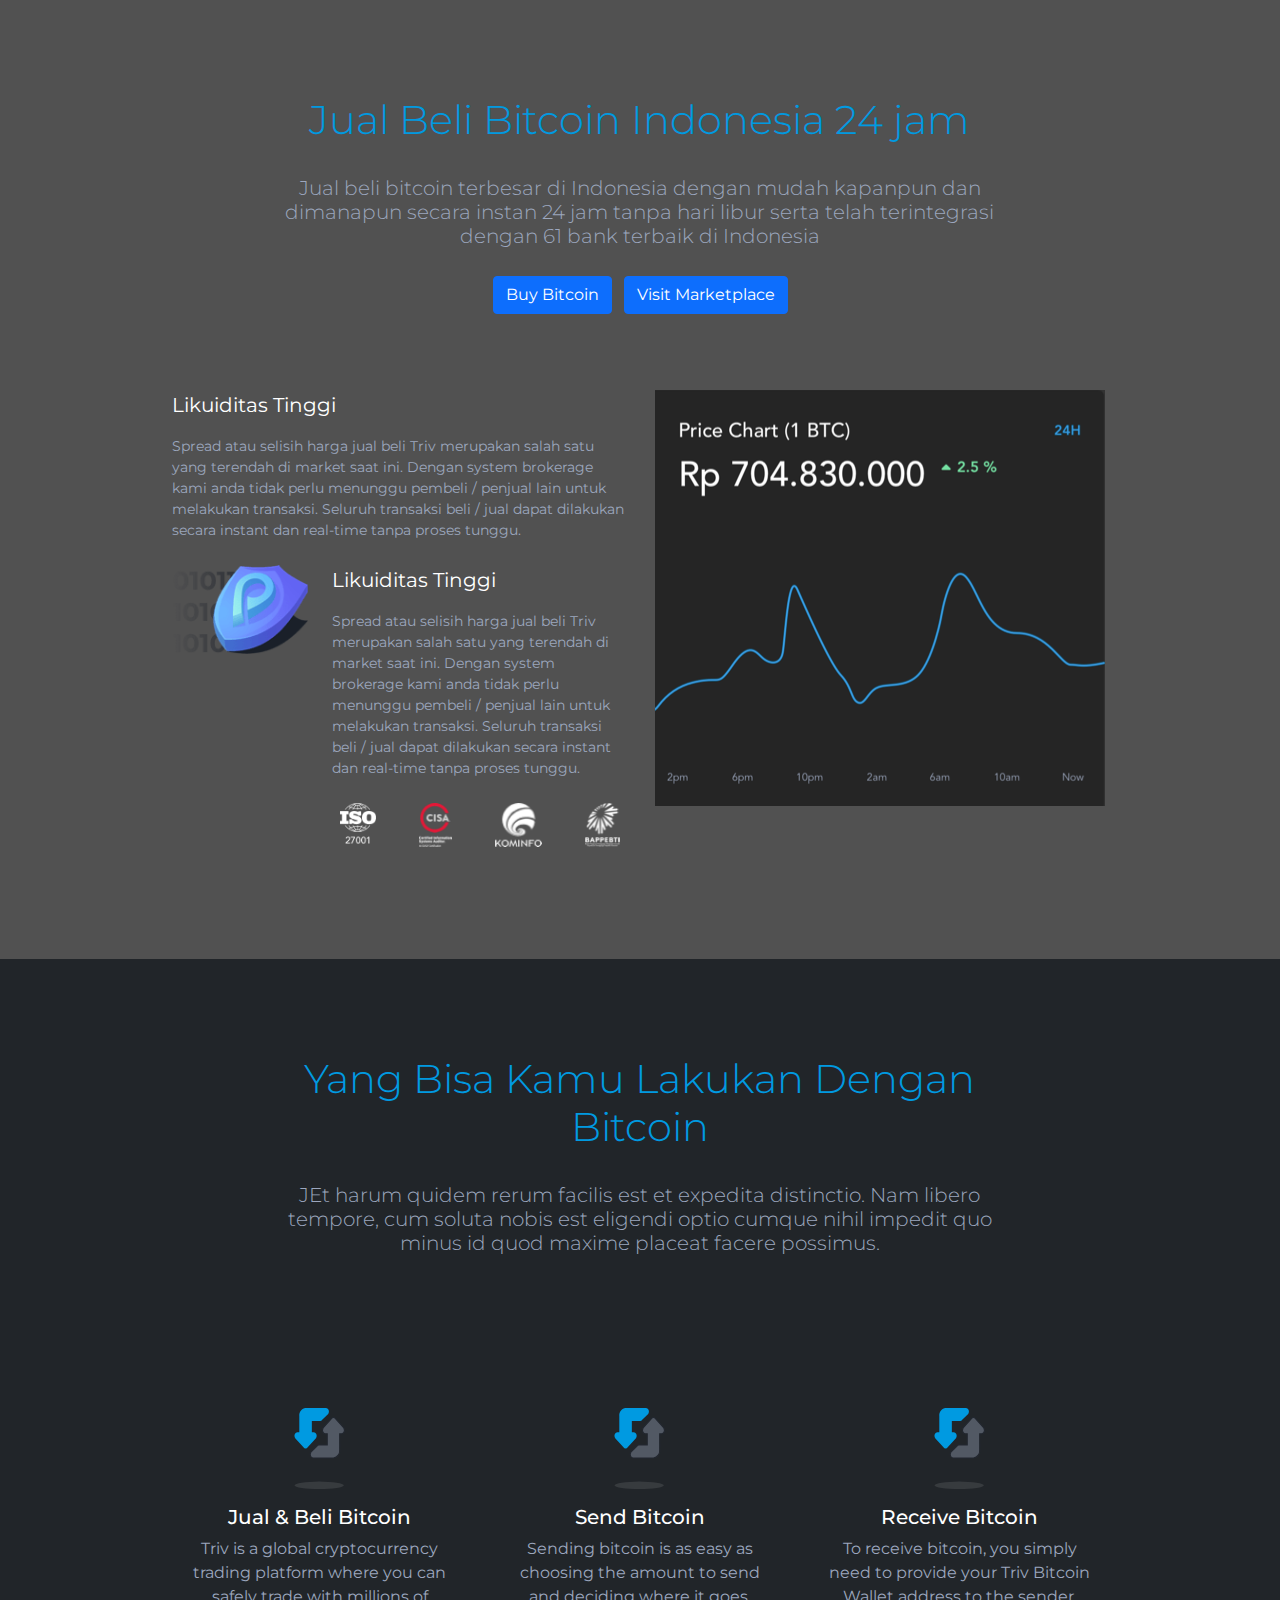
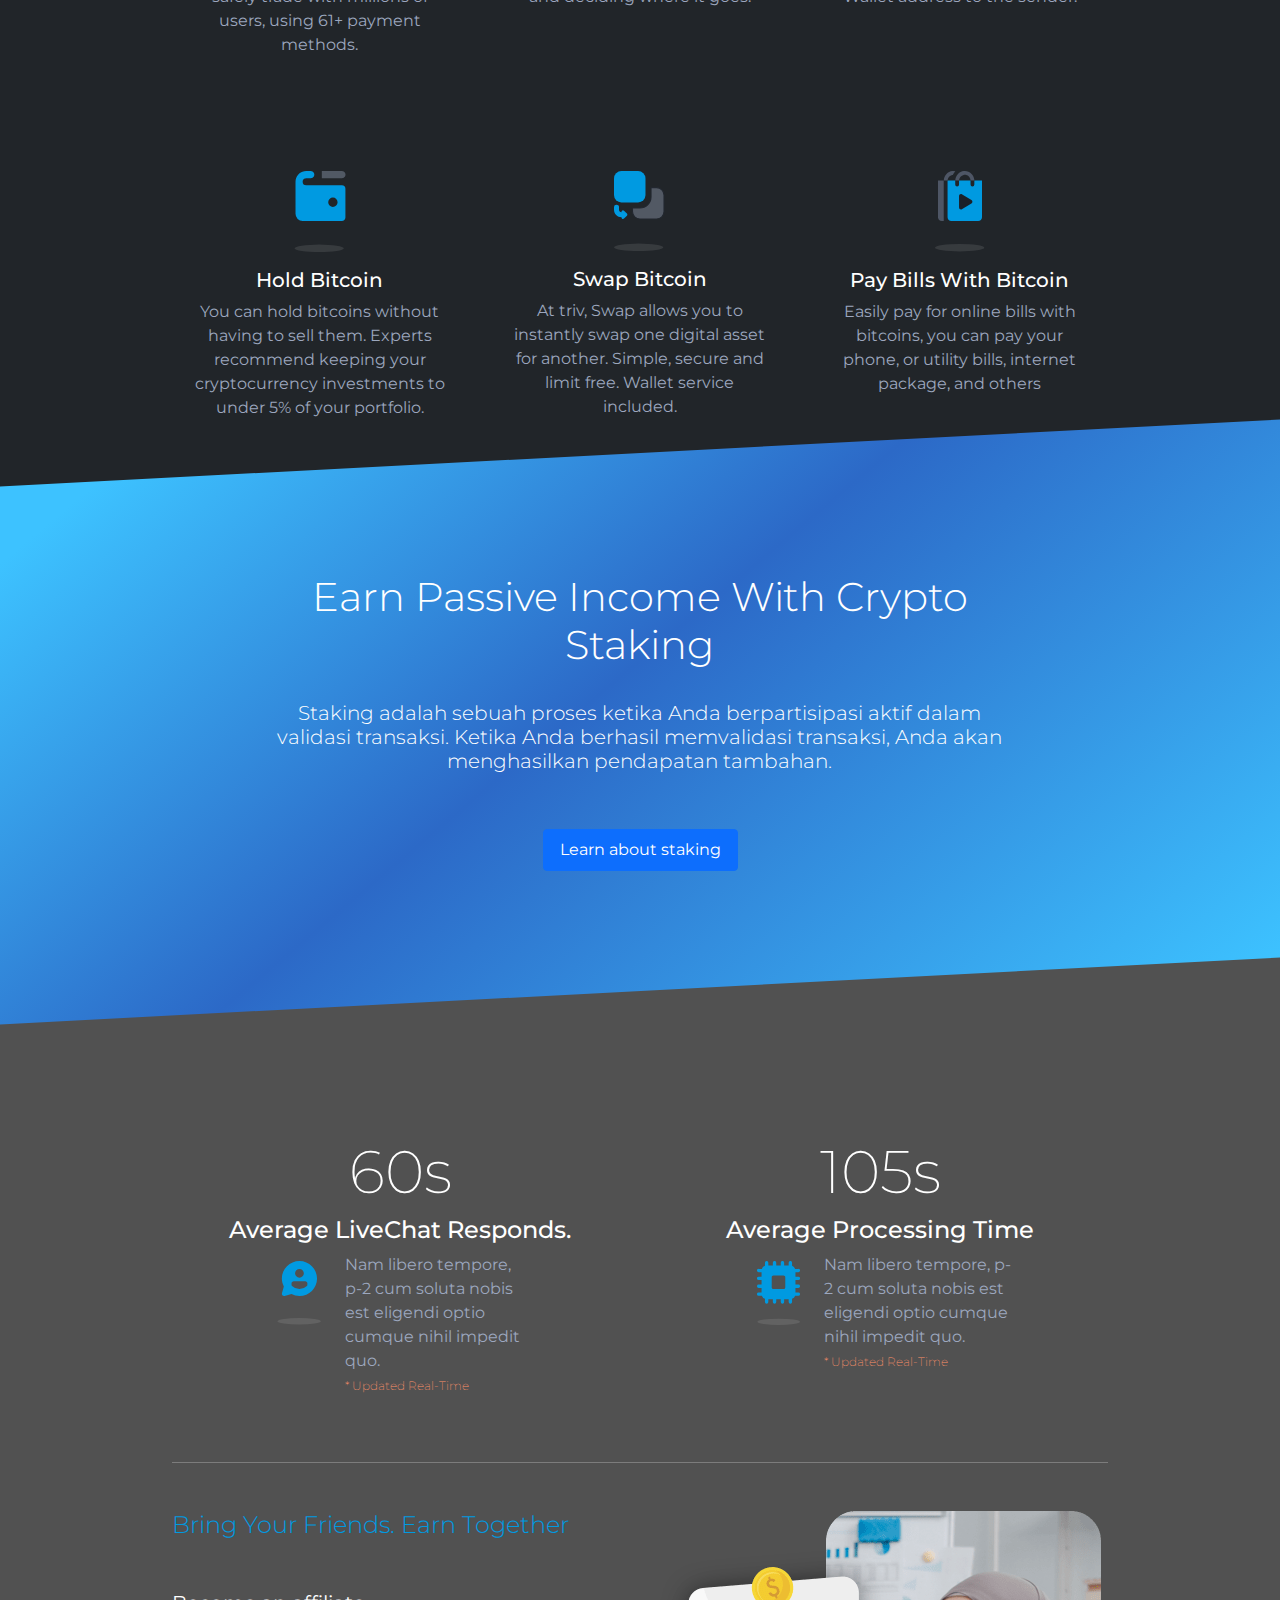
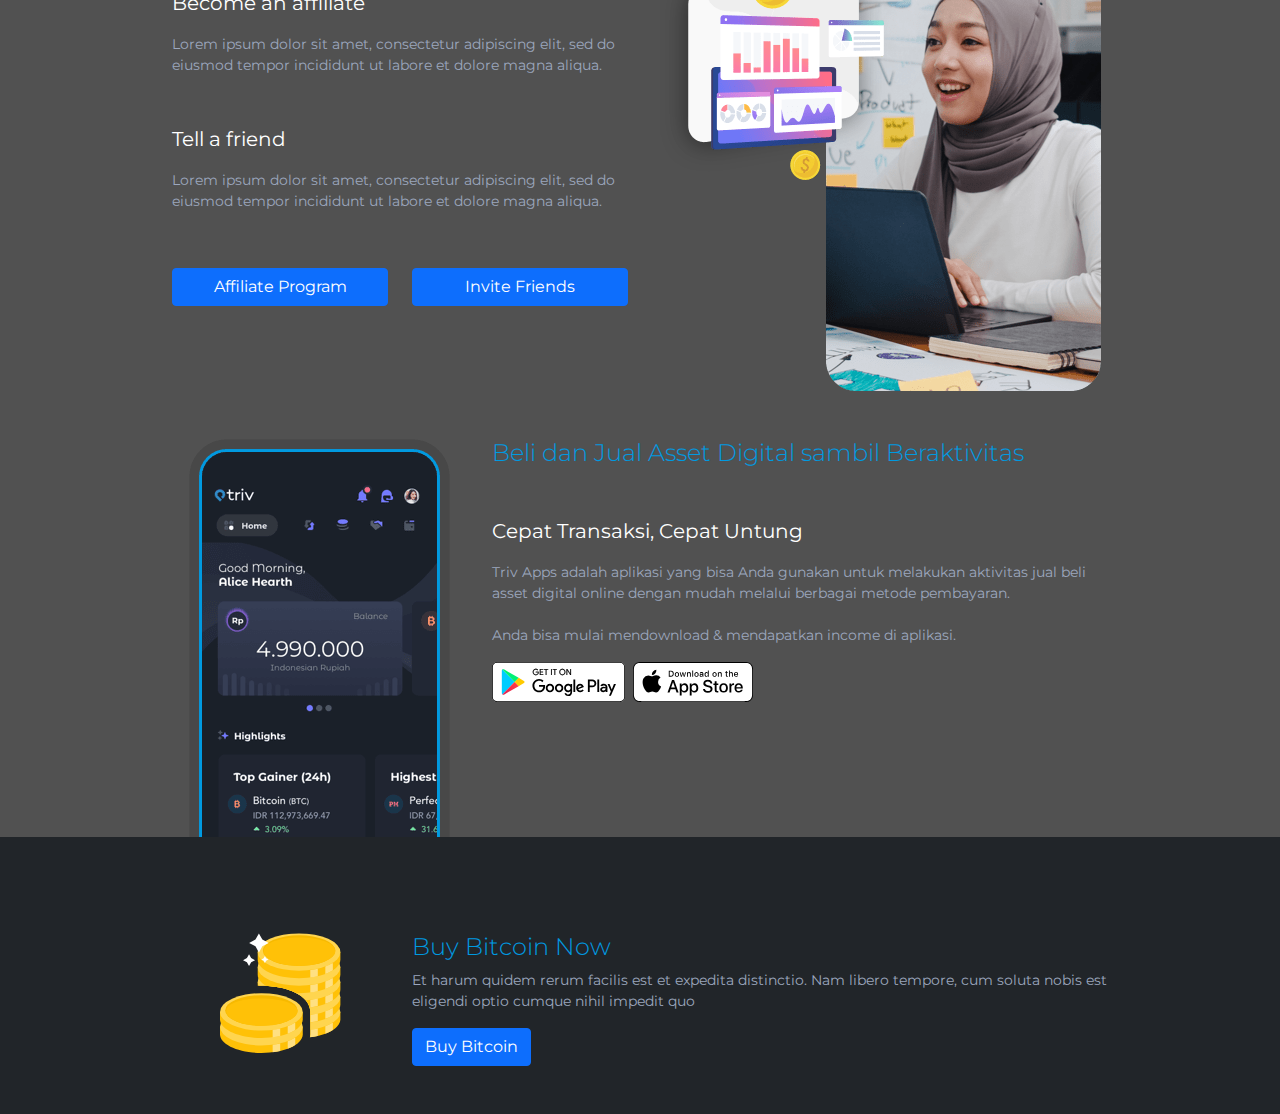
==== commit 540b7321: "Slicing Triv V3" ====
--- a/crypto-detail.html
+++ b/crypto-detail.html
@@ -12,7 +12,7 @@
     <link
         href="https://fonts.googleapis.com/css?family=Montserrat+Alternates:300,300i,400,400i,500,500i,600,600i,700,700i,800,800i,900,900i|Montserrat:300,300i,400,400i,500,500i,600,600i,700,700i,800,800i,900,900i"
         rel="stylesheet" />
-    <link rel="stylesheet" media="all" href="css/bootstrap.min.css" data-turbolinks-track="reload" />
+
     <link rel="stylesheet" media="all" href="scss/styleTriv.css" data-turbolinks-track="reload" />
 
 
--- a/scss/styleTriv.css
+++ b/scss/styleTriv.css
@@ -1,3 +1,11511 @@
+@font-face {
+  font-family: "Avenir";
+  src: url("../font/.eot");
+  src: url("../font/.eot?#iefix") format("embedded-opentype"), url("../font/.woff") format("woff"), url("../font/.ttf") format("truetype"), url("../font/.svg#Avenir") format("svg");
+  font-weight: normal;
+  font-style: normal;
+}
+
+/*!
+ * Bootstrap v5.0.2 (https://getbootstrap.com/)
+ * Copyright 2011-2021 The Bootstrap Authors
+ * Copyright 2011-2021 Twitter, Inc.
+ * Licensed under MIT (https://github.com/twbs/bootstrap/blob/main/LICENSE)
+ */
+:root {
+  --bs-blue: #0d6efd;
+  --bs-indigo: #6610f2;
+  --bs-purple: #6f42c1;
+  --bs-pink: #d63384;
+  --bs-red: #dc3545;
+  --bs-orange: #fd7e14;
+  --bs-yellow: #ffc107;
+  --bs-green: #198754;
+  --bs-teal: #20c997;
+  --bs-cyan: #0dcaf0;
+  --bs-white: #fff;
+  --bs-gray: #6c757d;
+  --bs-gray-dark: #343a40;
+  --bs-primary: #0d6efd;
+  --bs-secondary: #6c757d;
+  --bs-success: #198754;
+  --bs-info: #0dcaf0;
+  --bs-warning: #ffc107;
+  --bs-danger: #dc3545;
+  --bs-light: #f8f9fa;
+  --bs-dark: #212529;
+  --bs-font-sans-serif: system-ui, -apple-system, "Segoe UI", Roboto, "Helvetica Neue", Arial, "Noto Sans", "Liberation Sans", sans-serif, "Apple Color Emoji", "Segoe UI Emoji", "Segoe UI Symbol", "Noto Color Emoji";
+  --bs-font-monospace: SFMono-Regular, Menlo, Monaco, Consolas, "Liberation Mono", "Courier New", monospace;
+  --bs-gradient: linear-gradient(180deg, rgba(255, 255, 255, 0.15), rgba(255, 255, 255, 0));
+}
+
+*,
+*::before,
+*::after {
+  -webkit-box-sizing: border-box;
+          box-sizing: border-box;
+}
+
+@media (prefers-reduced-motion: no-preference) {
+  :root {
+    scroll-behavior: smooth;
+  }
+}
+
+body {
+  margin: 0;
+  font-family: var(--bs-font-sans-serif);
+  font-size: 1rem;
+  font-weight: 400;
+  line-height: 1.5;
+  color: #212529;
+  background-color: #fff;
+  -webkit-text-size-adjust: 100%;
+  -webkit-tap-highlight-color: rgba(0, 0, 0, 0);
+}
+
+hr {
+  margin: 1rem 0;
+  color: inherit;
+  background-color: currentColor;
+  border: 0;
+  opacity: 0.25;
+}
+
+hr:not([size]) {
+  height: 1px;
+}
+
+h1, .h1, h2, .h2, h3, .h3, h4, .h4, h5, .h5, h6, .h6 {
+  margin-top: 0;
+  margin-bottom: 0.5rem;
+  font-weight: 500;
+  line-height: 1.2;
+}
+
+h1, .h1 {
+  font-size: calc(1.375rem + 1.5vw);
+}
+
+@media (min-width: 1200px) {
+  h1, .h1 {
+    font-size: 2.5rem;
+  }
+}
+
+h2, .h2 {
+  font-size: calc(1.325rem + 0.9vw);
+}
+
+@media (min-width: 1200px) {
+  h2, .h2 {
+    font-size: 2rem;
+  }
+}
+
+h3, .h3 {
+  font-size: calc(1.3rem + 0.6vw);
+}
+
+@media (min-width: 1200px) {
+  h3, .h3 {
+    font-size: 1.75rem;
+  }
+}
+
+h4, .h4 {
+  font-size: calc(1.275rem + 0.3vw);
+}
+
+@media (min-width: 1200px) {
+  h4, .h4 {
+    font-size: 1.5rem;
+  }
+}
+
+h5, .h5 {
+  font-size: 1.25rem;
+}
+
+h6, .h6 {
+  font-size: 1rem;
+}
+
+p {
+  margin-top: 0;
+  margin-bottom: 1rem;
+}
+
+abbr[title],
+abbr[data-bs-original-title] {
+  -webkit-text-decoration: underline dotted;
+          text-decoration: underline dotted;
+  cursor: help;
+  text-decoration-skip-ink: none;
+}
+
+address {
+  margin-bottom: 1rem;
+  font-style: normal;
+  line-height: inherit;
+}
+
+ol,
+ul {
+  padding-left: 2rem;
+}
+
+ol,
+ul,
+dl {
+  margin-top: 0;
+  margin-bottom: 1rem;
+}
+
+ol ol,
+ul ul,
+ol ul,
+ul ol {
+  margin-bottom: 0;
+}
+
+dt {
+  font-weight: 700;
+}
+
+dd {
+  margin-bottom: .5rem;
+  margin-left: 0;
+}
+
+blockquote {
+  margin: 0 0 1rem;
+}
+
+b,
+strong {
+  font-weight: bolder;
+}
+
+small, .small {
+  font-size: 0.875em;
+}
+
+mark, .mark {
+  padding: 0.2em;
+  background-color: #fcf8e3;
+}
+
+sub,
+sup {
+  position: relative;
+  font-size: 0.75em;
+  line-height: 0;
+  vertical-align: baseline;
+}
+
+sub {
+  bottom: -.25em;
+}
+
+sup {
+  top: -.5em;
+}
+
+a {
+  color: #0d6efd;
+  text-decoration: underline;
+}
+
+a:hover {
+  color: #0a58ca;
+}
+
+a:not([href]):not([class]), a:not([href]):not([class]):hover {
+  color: inherit;
+  text-decoration: none;
+}
+
+pre,
+code,
+kbd,
+samp {
+  font-family: var(--bs-font-monospace);
+  font-size: 1em;
+  direction: ltr /* rtl:ignore */;
+  unicode-bidi: bidi-override;
+}
+
+pre {
+  display: block;
+  margin-top: 0;
+  margin-bottom: 1rem;
+  overflow: auto;
+  font-size: 0.875em;
+}
+
+pre code {
+  font-size: inherit;
+  color: inherit;
+  word-break: normal;
+}
+
+code {
+  font-size: 0.875em;
+  color: #d63384;
+  word-wrap: break-word;
+}
+
+a > code {
+  color: inherit;
+}
+
+kbd {
+  padding: 0.2rem 0.4rem;
+  font-size: 0.875em;
+  color: #fff;
+  background-color: #212529;
+  border-radius: 0.2rem;
+}
+
+kbd kbd {
+  padding: 0;
+  font-size: 1em;
+  font-weight: 700;
+}
+
+figure {
+  margin: 0 0 1rem;
+}
+
+img,
+svg {
+  vertical-align: middle;
+}
+
+table {
+  caption-side: bottom;
+  border-collapse: collapse;
+}
+
+caption {
+  padding-top: 0.5rem;
+  padding-bottom: 0.5rem;
+  color: #6c757d;
+  text-align: left;
+}
+
+th {
+  text-align: inherit;
+  text-align: -webkit-match-parent;
+}
+
+thead,
+tbody,
+tfoot,
+tr,
+td,
+th {
+  border-color: inherit;
+  border-style: solid;
+  border-width: 0;
+}
+
+label {
+  display: inline-block;
+}
+
+button {
+  border-radius: 0;
+}
+
+button:focus:not(:focus-visible) {
+  outline: 0;
+}
+
+input,
+button,
+select,
+optgroup,
+textarea {
+  margin: 0;
+  font-family: inherit;
+  font-size: inherit;
+  line-height: inherit;
+}
+
+button,
+select {
+  text-transform: none;
+}
+
+[role="button"] {
+  cursor: pointer;
+}
+
+select {
+  word-wrap: normal;
+}
+
+select:disabled {
+  opacity: 1;
+}
+
+[list]::-webkit-calendar-picker-indicator {
+  display: none;
+}
+
+button,
+[type="button"],
+[type="reset"],
+[type="submit"] {
+  -webkit-appearance: button;
+}
+
+button:not(:disabled),
+[type="button"]:not(:disabled),
+[type="reset"]:not(:disabled),
+[type="submit"]:not(:disabled) {
+  cursor: pointer;
+}
+
+::-moz-focus-inner {
+  padding: 0;
+  border-style: none;
+}
+
+textarea {
+  resize: vertical;
+}
+
+fieldset {
+  min-width: 0;
+  padding: 0;
+  margin: 0;
+  border: 0;
+}
+
+legend {
+  float: left;
+  width: 100%;
+  padding: 0;
+  margin-bottom: 0.5rem;
+  font-size: calc(1.275rem + 0.3vw);
+  line-height: inherit;
+}
+
+@media (min-width: 1200px) {
+  legend {
+    font-size: 1.5rem;
+  }
+}
+
+legend + * {
+  clear: left;
+}
+
+::-webkit-datetime-edit-fields-wrapper,
+::-webkit-datetime-edit-text,
+::-webkit-datetime-edit-minute,
+::-webkit-datetime-edit-hour-field,
+::-webkit-datetime-edit-day-field,
+::-webkit-datetime-edit-month-field,
+::-webkit-datetime-edit-year-field {
+  padding: 0;
+}
+
+::-webkit-inner-spin-button {
+  height: auto;
+}
+
+[type="search"] {
+  outline-offset: -2px;
+  -webkit-appearance: textfield;
+}
+
+/* rtl:raw:
+[type="tel"],
+[type="url"],
+[type="email"],
+[type="number"] {
+  direction: ltr;
+}
+*/
+::-webkit-search-decoration {
+  -webkit-appearance: none;
+}
+
+::-webkit-color-swatch-wrapper {
+  padding: 0;
+}
+
+::file-selector-button {
+  font: inherit;
+}
+
+::-webkit-file-upload-button {
+  font: inherit;
+  -webkit-appearance: button;
+}
+
+output {
+  display: inline-block;
+}
+
+iframe {
+  border: 0;
+}
+
+summary {
+  display: list-item;
+  cursor: pointer;
+}
+
+progress {
+  vertical-align: baseline;
+}
+
+[hidden] {
+  display: none !important;
+}
+
+.lead {
+  font-size: 1.25rem;
+  font-weight: 300;
+}
+
+.display-1 {
+  font-size: calc(1.625rem + 4.5vw);
+  font-weight: 300;
+  line-height: 1.2;
+}
+
+@media (min-width: 1200px) {
+  .display-1 {
+    font-size: 5rem;
+  }
+}
+
+.display-2 {
+  font-size: calc(1.575rem + 3.9vw);
+  font-weight: 300;
+  line-height: 1.2;
+}
+
+@media (min-width: 1200px) {
+  .display-2 {
+    font-size: 4.5rem;
+  }
+}
+
+.display-3 {
+  font-size: calc(1.525rem + 3.3vw);
+  font-weight: 300;
+  line-height: 1.2;
+}
+
+@media (min-width: 1200px) {
+  .display-3 {
+    font-size: 4rem;
+  }
+}
+
+.display-4 {
+  font-size: calc(1.475rem + 2.7vw);
+  font-weight: 300;
+  line-height: 1.2;
+}
+
+@media (min-width: 1200px) {
+  .display-4 {
+    font-size: 3.5rem;
+  }
+}
+
+.display-5 {
+  font-size: calc(1.425rem + 2.1vw);
+  font-weight: 300;
+  line-height: 1.2;
+}
+
+@media (min-width: 1200px) {
+  .display-5 {
+    font-size: 3rem;
+  }
+}
+
+.display-6 {
+  font-size: calc(1.375rem + 1.5vw);
+  font-weight: 300;
+  line-height: 1.2;
+}
+
+@media (min-width: 1200px) {
+  .display-6 {
+    font-size: 2.5rem;
+  }
+}
+
+.list-unstyled {
+  padding-left: 0;
+  list-style: none;
+}
+
+.list-inline {
+  padding-left: 0;
+  list-style: none;
+}
+
+.list-inline-item {
+  display: inline-block;
+}
+
+.list-inline-item:not(:last-child) {
+  margin-right: 0.5rem;
+}
+
+.initialism {
+  font-size: 0.875em;
+  text-transform: uppercase;
+}
+
+.blockquote {
+  margin-bottom: 1rem;
+  font-size: 1.25rem;
+}
+
+.blockquote > :last-child {
+  margin-bottom: 0;
+}
+
+.blockquote-footer {
+  margin-top: -1rem;
+  margin-bottom: 1rem;
+  font-size: 0.875em;
+  color: #6c757d;
+}
+
+.blockquote-footer::before {
+  content: "\2014\00A0";
+}
+
+.img-fluid {
+  max-width: 100%;
+  height: auto;
+}
+
+.img-thumbnail {
+  padding: 0.25rem;
+  background-color: #fff;
+  border: 1px solid #dee2e6;
+  border-radius: 0.25rem;
+  max-width: 100%;
+  height: auto;
+}
+
+.figure {
+  display: inline-block;
+}
+
+.figure-img {
+  margin-bottom: 0.5rem;
+  line-height: 1;
+}
+
+.figure-caption {
+  font-size: 0.875em;
+  color: #6c757d;
+}
+
+.container,
+.container-fluid,
+.container-sm,
+.container-md,
+.container-lg,
+.container-xl,
+.container-xxl {
+  width: 100%;
+  padding-right: var(--bs-gutter-x, 0.75rem);
+  padding-left: var(--bs-gutter-x, 0.75rem);
+  margin-right: auto;
+  margin-left: auto;
+}
+
+@media (min-width: 576px) {
+  .container, .container-sm {
+    max-width: 540px;
+  }
+}
+
+@media (min-width: 768px) {
+  .container, .container-sm, .container-md {
+    max-width: 720px;
+  }
+}
+
+@media (min-width: 992px) {
+  .container, .container-sm, .container-md, .container-lg {
+    max-width: 960px;
+  }
+}
+
+@media (min-width: 1200px) {
+  .container, .container-sm, .container-md, .container-lg, .container-xl {
+    max-width: 1140px;
+  }
+}
+
+@media (min-width: 1400px) {
+  .container, .container-sm, .container-md, .container-lg, .container-xl, .container-xxl {
+    max-width: 1320px;
+  }
+}
+
+.row {
+  --bs-gutter-x: 1.5rem;
+  --bs-gutter-y: 0;
+  display: -webkit-box;
+  display: -ms-flexbox;
+  display: flex;
+  -ms-flex-wrap: wrap;
+      flex-wrap: wrap;
+  margin-top: calc(var(--bs-gutter-y) * -1);
+  margin-right: calc(var(--bs-gutter-x) * -.5);
+  margin-left: calc(var(--bs-gutter-x) * -.5);
+}
+
+.row > * {
+  -ms-flex-negative: 0;
+      flex-shrink: 0;
+  width: 100%;
+  max-width: 100%;
+  padding-right: calc(var(--bs-gutter-x) * .5);
+  padding-left: calc(var(--bs-gutter-x) * .5);
+  margin-top: var(--bs-gutter-y);
+}
+
+.col {
+  -webkit-box-flex: 1;
+      -ms-flex: 1 0 0%;
+          flex: 1 0 0%;
+}
+
+.row-cols-auto > * {
+  -webkit-box-flex: 0;
+      -ms-flex: 0 0 auto;
+          flex: 0 0 auto;
+  width: auto;
+}
+
+.row-cols-1 > * {
+  -webkit-box-flex: 0;
+      -ms-flex: 0 0 auto;
+          flex: 0 0 auto;
+  width: 100%;
+}
+
+.row-cols-2 > * {
+  -webkit-box-flex: 0;
+      -ms-flex: 0 0 auto;
+          flex: 0 0 auto;
+  width: 50%;
+}
+
+.row-cols-3 > * {
+  -webkit-box-flex: 0;
+      -ms-flex: 0 0 auto;
+          flex: 0 0 auto;
+  width: 33.33333%;
+}
+
+.row-cols-4 > * {
+  -webkit-box-flex: 0;
+      -ms-flex: 0 0 auto;
+          flex: 0 0 auto;
+  width: 25%;
+}
+
+.row-cols-5 > * {
+  -webkit-box-flex: 0;
+      -ms-flex: 0 0 auto;
+          flex: 0 0 auto;
+  width: 20%;
+}
+
+.row-cols-6 > * {
+  -webkit-box-flex: 0;
+      -ms-flex: 0 0 auto;
+          flex: 0 0 auto;
+  width: 16.66667%;
+}
+
+@media (min-width: 576px) {
+  .col-sm {
+    -webkit-box-flex: 1;
+        -ms-flex: 1 0 0%;
+            flex: 1 0 0%;
+  }
+  .row-cols-sm-auto > * {
+    -webkit-box-flex: 0;
+        -ms-flex: 0 0 auto;
+            flex: 0 0 auto;
+    width: auto;
+  }
+  .row-cols-sm-1 > * {
+    -webkit-box-flex: 0;
+        -ms-flex: 0 0 auto;
+            flex: 0 0 auto;
+    width: 100%;
+  }
+  .row-cols-sm-2 > * {
+    -webkit-box-flex: 0;
+        -ms-flex: 0 0 auto;
+            flex: 0 0 auto;
+    width: 50%;
+  }
+  .row-cols-sm-3 > * {
+    -webkit-box-flex: 0;
+        -ms-flex: 0 0 auto;
+            flex: 0 0 auto;
+    width: 33.33333%;
+  }
+  .row-cols-sm-4 > * {
+    -webkit-box-flex: 0;
+        -ms-flex: 0 0 auto;
+            flex: 0 0 auto;
+    width: 25%;
+  }
+  .row-cols-sm-5 > * {
+    -webkit-box-flex: 0;
+        -ms-flex: 0 0 auto;
+            flex: 0 0 auto;
+    width: 20%;
+  }
+  .row-cols-sm-6 > * {
+    -webkit-box-flex: 0;
+        -ms-flex: 0 0 auto;
+            flex: 0 0 auto;
+    width: 16.66667%;
+  }
+}
+
+@media (min-width: 768px) {
+  .col-md {
+    -webkit-box-flex: 1;
+        -ms-flex: 1 0 0%;
+            flex: 1 0 0%;
+  }
+  .row-cols-md-auto > * {
+    -webkit-box-flex: 0;
+        -ms-flex: 0 0 auto;
+            flex: 0 0 auto;
+    width: auto;
+  }
+  .row-cols-md-1 > * {
+    -webkit-box-flex: 0;
+        -ms-flex: 0 0 auto;
+            flex: 0 0 auto;
+    width: 100%;
+  }
+  .row-cols-md-2 > * {
+    -webkit-box-flex: 0;
+        -ms-flex: 0 0 auto;
+            flex: 0 0 auto;
+    width: 50%;
+  }
+  .row-cols-md-3 > * {
+    -webkit-box-flex: 0;
+        -ms-flex: 0 0 auto;
+            flex: 0 0 auto;
+    width: 33.33333%;
+  }
+  .row-cols-md-4 > * {
+    -webkit-box-flex: 0;
+        -ms-flex: 0 0 auto;
+            flex: 0 0 auto;
+    width: 25%;
+  }
+  .row-cols-md-5 > * {
+    -webkit-box-flex: 0;
+        -ms-flex: 0 0 auto;
+            flex: 0 0 auto;
+    width: 20%;
+  }
+  .row-cols-md-6 > * {
+    -webkit-box-flex: 0;
+        -ms-flex: 0 0 auto;
+            flex: 0 0 auto;
+    width: 16.66667%;
+  }
+}
+
+@media (min-width: 992px) {
+  .col-lg {
+    -webkit-box-flex: 1;
+        -ms-flex: 1 0 0%;
+            flex: 1 0 0%;
+  }
+  .row-cols-lg-auto > * {
+    -webkit-box-flex: 0;
+        -ms-flex: 0 0 auto;
+            flex: 0 0 auto;
+    width: auto;
+  }
+  .row-cols-lg-1 > * {
+    -webkit-box-flex: 0;
+        -ms-flex: 0 0 auto;
+            flex: 0 0 auto;
+    width: 100%;
+  }
+  .row-cols-lg-2 > * {
+    -webkit-box-flex: 0;
+        -ms-flex: 0 0 auto;
+            flex: 0 0 auto;
+    width: 50%;
+  }
+  .row-cols-lg-3 > * {
+    -webkit-box-flex: 0;
+        -ms-flex: 0 0 auto;
+            flex: 0 0 auto;
+    width: 33.33333%;
+  }
+  .row-cols-lg-4 > * {
+    -webkit-box-flex: 0;
+        -ms-flex: 0 0 auto;
+            flex: 0 0 auto;
+    width: 25%;
+  }
+  .row-cols-lg-5 > * {
+    -webkit-box-flex: 0;
+        -ms-flex: 0 0 auto;
+            flex: 0 0 auto;
+    width: 20%;
+  }
+  .row-cols-lg-6 > * {
+    -webkit-box-flex: 0;
+        -ms-flex: 0 0 auto;
+            flex: 0 0 auto;
+    width: 16.66667%;
+  }
+}
+
+@media (min-width: 1200px) {
+  .col-xl {
+    -webkit-box-flex: 1;
+        -ms-flex: 1 0 0%;
+            flex: 1 0 0%;
+  }
+  .row-cols-xl-auto > * {
+    -webkit-box-flex: 0;
+        -ms-flex: 0 0 auto;
+            flex: 0 0 auto;
+    width: auto;
+  }
+  .row-cols-xl-1 > * {
+    -webkit-box-flex: 0;
+        -ms-flex: 0 0 auto;
+            flex: 0 0 auto;
+    width: 100%;
+  }
+  .row-cols-xl-2 > * {
+    -webkit-box-flex: 0;
+        -ms-flex: 0 0 auto;
+            flex: 0 0 auto;
+    width: 50%;
+  }
+  .row-cols-xl-3 > * {
+    -webkit-box-flex: 0;
+        -ms-flex: 0 0 auto;
+            flex: 0 0 auto;
+    width: 33.33333%;
+  }
+  .row-cols-xl-4 > * {
+    -webkit-box-flex: 0;
+        -ms-flex: 0 0 auto;
+            flex: 0 0 auto;
+    width: 25%;
+  }
+  .row-cols-xl-5 > * {
+    -webkit-box-flex: 0;
+        -ms-flex: 0 0 auto;
+            flex: 0 0 auto;
+    width: 20%;
+  }
+  .row-cols-xl-6 > * {
+    -webkit-box-flex: 0;
+        -ms-flex: 0 0 auto;
+            flex: 0 0 auto;
+    width: 16.66667%;
+  }
+}
+
+@media (min-width: 1400px) {
+  .col-xxl {
+    -webkit-box-flex: 1;
+        -ms-flex: 1 0 0%;
+            flex: 1 0 0%;
+  }
+  .row-cols-xxl-auto > * {
+    -webkit-box-flex: 0;
+        -ms-flex: 0 0 auto;
+            flex: 0 0 auto;
+    width: auto;
+  }
+  .row-cols-xxl-1 > * {
+    -webkit-box-flex: 0;
+        -ms-flex: 0 0 auto;
+            flex: 0 0 auto;
+    width: 100%;
+  }
+  .row-cols-xxl-2 > * {
+    -webkit-box-flex: 0;
+        -ms-flex: 0 0 auto;
+            flex: 0 0 auto;
+    width: 50%;
+  }
+  .row-cols-xxl-3 > * {
+    -webkit-box-flex: 0;
+        -ms-flex: 0 0 auto;
+            flex: 0 0 auto;
+    width: 33.33333%;
+  }
+  .row-cols-xxl-4 > * {
+    -webkit-box-flex: 0;
+        -ms-flex: 0 0 auto;
+            flex: 0 0 auto;
+    width: 25%;
+  }
+  .row-cols-xxl-5 > * {
+    -webkit-box-flex: 0;
+        -ms-flex: 0 0 auto;
+            flex: 0 0 auto;
+    width: 20%;
+  }
+  .row-cols-xxl-6 > * {
+    -webkit-box-flex: 0;
+        -ms-flex: 0 0 auto;
+            flex: 0 0 auto;
+    width: 16.66667%;
+  }
+}
+
+.col-auto {
+  -webkit-box-flex: 0;
+      -ms-flex: 0 0 auto;
+          flex: 0 0 auto;
+  width: auto;
+}
+
+.col-1 {
+  -webkit-box-flex: 0;
+      -ms-flex: 0 0 auto;
+          flex: 0 0 auto;
+  width: 8.33333%;
+}
+
+.col-2 {
+  -webkit-box-flex: 0;
+      -ms-flex: 0 0 auto;
+          flex: 0 0 auto;
+  width: 16.66667%;
+}
+
+.col-3 {
+  -webkit-box-flex: 0;
+      -ms-flex: 0 0 auto;
+          flex: 0 0 auto;
+  width: 25%;
+}
+
+.col-4 {
+  -webkit-box-flex: 0;
+      -ms-flex: 0 0 auto;
+          flex: 0 0 auto;
+  width: 33.33333%;
+}
+
+.col-5 {
+  -webkit-box-flex: 0;
+      -ms-flex: 0 0 auto;
+          flex: 0 0 auto;
+  width: 41.66667%;
+}
+
+.col-6 {
+  -webkit-box-flex: 0;
+      -ms-flex: 0 0 auto;
+          flex: 0 0 auto;
+  width: 50%;
+}
+
+.col-7 {
+  -webkit-box-flex: 0;
+      -ms-flex: 0 0 auto;
+          flex: 0 0 auto;
+  width: 58.33333%;
+}
+
+.col-8 {
+  -webkit-box-flex: 0;
+      -ms-flex: 0 0 auto;
+          flex: 0 0 auto;
+  width: 66.66667%;
+}
+
+.col-9 {
+  -webkit-box-flex: 0;
+      -ms-flex: 0 0 auto;
+          flex: 0 0 auto;
+  width: 75%;
+}
+
+.col-10 {
+  -webkit-box-flex: 0;
+      -ms-flex: 0 0 auto;
+          flex: 0 0 auto;
+  width: 83.33333%;
+}
+
+.col-11 {
+  -webkit-box-flex: 0;
+      -ms-flex: 0 0 auto;
+          flex: 0 0 auto;
+  width: 91.66667%;
+}
+
+.col-12 {
+  -webkit-box-flex: 0;
+      -ms-flex: 0 0 auto;
+          flex: 0 0 auto;
+  width: 100%;
+}
+
+.offset-1 {
+  margin-left: 8.33333%;
+}
+
+.offset-2 {
+  margin-left: 16.66667%;
+}
+
+.offset-3 {
+  margin-left: 25%;
+}
+
+.offset-4 {
+  margin-left: 33.33333%;
+}
+
+.offset-5 {
+  margin-left: 41.66667%;
+}
+
+.offset-6 {
+  margin-left: 50%;
+}
+
+.offset-7 {
+  margin-left: 58.33333%;
+}
+
+.offset-8 {
+  margin-left: 66.66667%;
+}
+
+.offset-9 {
+  margin-left: 75%;
+}
+
+.offset-10 {
+  margin-left: 83.33333%;
+}
+
+.offset-11 {
+  margin-left: 91.66667%;
+}
+
+.g-0,
+.gx-0 {
+  --bs-gutter-x: 0;
+}
+
+.g-0,
+.gy-0 {
+  --bs-gutter-y: 0;
+}
+
+.g-1,
+.gx-1 {
+  --bs-gutter-x: 0.25rem;
+}
+
+.g-1,
+.gy-1 {
+  --bs-gutter-y: 0.25rem;
+}
+
+.g-2,
+.gx-2 {
+  --bs-gutter-x: 0.5rem;
+}
+
+.g-2,
+.gy-2 {
+  --bs-gutter-y: 0.5rem;
+}
+
+.g-3,
+.gx-3 {
+  --bs-gutter-x: 1rem;
+}
+
+.g-3,
+.gy-3 {
+  --bs-gutter-y: 1rem;
+}
+
+.g-4,
+.gx-4 {
+  --bs-gutter-x: 1.5rem;
+}
+
+.g-4,
+.gy-4 {
+  --bs-gutter-y: 1.5rem;
+}
+
+.g-5,
+.gx-5 {
+  --bs-gutter-x: 3rem;
+}
+
+.g-5,
+.gy-5 {
+  --bs-gutter-y: 3rem;
+}
+
+@media (min-width: 576px) {
+  .col-sm-auto {
+    -webkit-box-flex: 0;
+        -ms-flex: 0 0 auto;
+            flex: 0 0 auto;
+    width: auto;
+  }
+  .col-sm-1 {
+    -webkit-box-flex: 0;
+        -ms-flex: 0 0 auto;
+            flex: 0 0 auto;
+    width: 8.33333%;
+  }
+  .col-sm-2 {
+    -webkit-box-flex: 0;
+        -ms-flex: 0 0 auto;
+            flex: 0 0 auto;
+    width: 16.66667%;
+  }
+  .col-sm-3 {
+    -webkit-box-flex: 0;
+        -ms-flex: 0 0 auto;
+            flex: 0 0 auto;
+    width: 25%;
+  }
+  .col-sm-4 {
+    -webkit-box-flex: 0;
+        -ms-flex: 0 0 auto;
+            flex: 0 0 auto;
+    width: 33.33333%;
+  }
+  .col-sm-5 {
+    -webkit-box-flex: 0;
+        -ms-flex: 0 0 auto;
+            flex: 0 0 auto;
+    width: 41.66667%;
+  }
+  .col-sm-6 {
+    -webkit-box-flex: 0;
+        -ms-flex: 0 0 auto;
+            flex: 0 0 auto;
+    width: 50%;
+  }
+  .col-sm-7 {
+    -webkit-box-flex: 0;
+        -ms-flex: 0 0 auto;
+            flex: 0 0 auto;
+    width: 58.33333%;
+  }
+  .col-sm-8 {
+    -webkit-box-flex: 0;
+        -ms-flex: 0 0 auto;
+            flex: 0 0 auto;
+    width: 66.66667%;
+  }
+  .col-sm-9 {
+    -webkit-box-flex: 0;
+        -ms-flex: 0 0 auto;
+            flex: 0 0 auto;
+    width: 75%;
+  }
+  .col-sm-10 {
+    -webkit-box-flex: 0;
+        -ms-flex: 0 0 auto;
+            flex: 0 0 auto;
+    width: 83.33333%;
+  }
+  .col-sm-11 {
+    -webkit-box-flex: 0;
+        -ms-flex: 0 0 auto;
+            flex: 0 0 auto;
+    width: 91.66667%;
+  }
+  .col-sm-12 {
+    -webkit-box-flex: 0;
+        -ms-flex: 0 0 auto;
+            flex: 0 0 auto;
+    width: 100%;
+  }
+  .offset-sm-0 {
+    margin-left: 0;
+  }
+  .offset-sm-1 {
+    margin-left: 8.33333%;
+  }
+  .offset-sm-2 {
+    margin-left: 16.66667%;
+  }
+  .offset-sm-3 {
+    margin-left: 25%;
+  }
+  .offset-sm-4 {
+    margin-left: 33.33333%;
+  }
+  .offset-sm-5 {
+    margin-left: 41.66667%;
+  }
+  .offset-sm-6 {
+    margin-left: 50%;
+  }
+  .offset-sm-7 {
+    margin-left: 58.33333%;
+  }
+  .offset-sm-8 {
+    margin-left: 66.66667%;
+  }
+  .offset-sm-9 {
+    margin-left: 75%;
+  }
+  .offset-sm-10 {
+    margin-left: 83.33333%;
+  }
+  .offset-sm-11 {
+    margin-left: 91.66667%;
+  }
+  .g-sm-0,
+  .gx-sm-0 {
+    --bs-gutter-x: 0;
+  }
+  .g-sm-0,
+  .gy-sm-0 {
+    --bs-gutter-y: 0;
+  }
+  .g-sm-1,
+  .gx-sm-1 {
+    --bs-gutter-x: 0.25rem;
+  }
+  .g-sm-1,
+  .gy-sm-1 {
+    --bs-gutter-y: 0.25rem;
+  }
+  .g-sm-2,
+  .gx-sm-2 {
+    --bs-gutter-x: 0.5rem;
+  }
+  .g-sm-2,
+  .gy-sm-2 {
+    --bs-gutter-y: 0.5rem;
+  }
+  .g-sm-3,
+  .gx-sm-3 {
+    --bs-gutter-x: 1rem;
+  }
+  .g-sm-3,
+  .gy-sm-3 {
+    --bs-gutter-y: 1rem;
+  }
+  .g-sm-4,
+  .gx-sm-4 {
+    --bs-gutter-x: 1.5rem;
+  }
+  .g-sm-4,
+  .gy-sm-4 {
+    --bs-gutter-y: 1.5rem;
+  }
+  .g-sm-5,
+  .gx-sm-5 {
+    --bs-gutter-x: 3rem;
+  }
+  .g-sm-5,
+  .gy-sm-5 {
+    --bs-gutter-y: 3rem;
+  }
+}
+
+@media (min-width: 768px) {
+  .col-md-auto {
+    -webkit-box-flex: 0;
+        -ms-flex: 0 0 auto;
+            flex: 0 0 auto;
+    width: auto;
+  }
+  .col-md-1 {
+    -webkit-box-flex: 0;
+        -ms-flex: 0 0 auto;
+            flex: 0 0 auto;
+    width: 8.33333%;
+  }
+  .col-md-2 {
+    -webkit-box-flex: 0;
+        -ms-flex: 0 0 auto;
+            flex: 0 0 auto;
+    width: 16.66667%;
+  }
+  .col-md-3 {
+    -webkit-box-flex: 0;
+        -ms-flex: 0 0 auto;
+            flex: 0 0 auto;
+    width: 25%;
+  }
+  .col-md-4 {
+    -webkit-box-flex: 0;
+        -ms-flex: 0 0 auto;
+            flex: 0 0 auto;
+    width: 33.33333%;
+  }
+  .col-md-5 {
+    -webkit-box-flex: 0;
+        -ms-flex: 0 0 auto;
+            flex: 0 0 auto;
+    width: 41.66667%;
+  }
+  .col-md-6 {
+    -webkit-box-flex: 0;
+        -ms-flex: 0 0 auto;
+            flex: 0 0 auto;
+    width: 50%;
+  }
+  .col-md-7 {
+    -webkit-box-flex: 0;
+        -ms-flex: 0 0 auto;
+            flex: 0 0 auto;
+    width: 58.33333%;
+  }
+  .col-md-8 {
+    -webkit-box-flex: 0;
+        -ms-flex: 0 0 auto;
+            flex: 0 0 auto;
+    width: 66.66667%;
+  }
+  .col-md-9 {
+    -webkit-box-flex: 0;
+        -ms-flex: 0 0 auto;
+            flex: 0 0 auto;
+    width: 75%;
+  }
+  .col-md-10 {
+    -webkit-box-flex: 0;
+        -ms-flex: 0 0 auto;
+            flex: 0 0 auto;
+    width: 83.33333%;
+  }
+  .col-md-11 {
+    -webkit-box-flex: 0;
+        -ms-flex: 0 0 auto;
+            flex: 0 0 auto;
+    width: 91.66667%;
+  }
+  .col-md-12 {
+    -webkit-box-flex: 0;
+        -ms-flex: 0 0 auto;
+            flex: 0 0 auto;
+    width: 100%;
+  }
+  .offset-md-0 {
+    margin-left: 0;
+  }
+  .offset-md-1 {
+    margin-left: 8.33333%;
+  }
+  .offset-md-2 {
+    margin-left: 16.66667%;
+  }
+  .offset-md-3 {
+    margin-left: 25%;
+  }
+  .offset-md-4 {
+    margin-left: 33.33333%;
+  }
+  .offset-md-5 {
+    margin-left: 41.66667%;
+  }
+  .offset-md-6 {
+    margin-left: 50%;
+  }
+  .offset-md-7 {
+    margin-left: 58.33333%;
+  }
+  .offset-md-8 {
+    margin-left: 66.66667%;
+  }
+  .offset-md-9 {
+    margin-left: 75%;
+  }
+  .offset-md-10 {
+    margin-left: 83.33333%;
+  }
+  .offset-md-11 {
+    margin-left: 91.66667%;
+  }
+  .g-md-0,
+  .gx-md-0 {
+    --bs-gutter-x: 0;
+  }
+  .g-md-0,
+  .gy-md-0 {
+    --bs-gutter-y: 0;
+  }
+  .g-md-1,
+  .gx-md-1 {
+    --bs-gutter-x: 0.25rem;
+  }
+  .g-md-1,
+  .gy-md-1 {
+    --bs-gutter-y: 0.25rem;
+  }
+  .g-md-2,
+  .gx-md-2 {
+    --bs-gutter-x: 0.5rem;
+  }
+  .g-md-2,
+  .gy-md-2 {
+    --bs-gutter-y: 0.5rem;
+  }
+  .g-md-3,
+  .gx-md-3 {
+    --bs-gutter-x: 1rem;
+  }
+  .g-md-3,
+  .gy-md-3 {
+    --bs-gutter-y: 1rem;
+  }
+  .g-md-4,
+  .gx-md-4 {
+    --bs-gutter-x: 1.5rem;
+  }
+  .g-md-4,
+  .gy-md-4 {
+    --bs-gutter-y: 1.5rem;
+  }
+  .g-md-5,
+  .gx-md-5 {
+    --bs-gutter-x: 3rem;
+  }
+  .g-md-5,
+  .gy-md-5 {
+    --bs-gutter-y: 3rem;
+  }
+}
+
+@media (min-width: 992px) {
+  .col-lg-auto {
+    -webkit-box-flex: 0;
+        -ms-flex: 0 0 auto;
+            flex: 0 0 auto;
+    width: auto;
+  }
+  .col-lg-1 {
+    -webkit-box-flex: 0;
+        -ms-flex: 0 0 auto;
+            flex: 0 0 auto;
+    width: 8.33333%;
+  }
+  .col-lg-2 {
+    -webkit-box-flex: 0;
+        -ms-flex: 0 0 auto;
+            flex: 0 0 auto;
+    width: 16.66667%;
+  }
+  .col-lg-3 {
+    -webkit-box-flex: 0;
+        -ms-flex: 0 0 auto;
+            flex: 0 0 auto;
+    width: 25%;
+  }
+  .col-lg-4 {
+    -webkit-box-flex: 0;
+        -ms-flex: 0 0 auto;
+            flex: 0 0 auto;
+    width: 33.33333%;
+  }
+  .col-lg-5 {
+    -webkit-box-flex: 0;
+        -ms-flex: 0 0 auto;
+            flex: 0 0 auto;
+    width: 41.66667%;
+  }
+  .col-lg-6 {
+    -webkit-box-flex: 0;
+        -ms-flex: 0 0 auto;
+            flex: 0 0 auto;
+    width: 50%;
+  }
+  .col-lg-7 {
+    -webkit-box-flex: 0;
+        -ms-flex: 0 0 auto;
+            flex: 0 0 auto;
+    width: 58.33333%;
+  }
+  .col-lg-8 {
+    -webkit-box-flex: 0;
+        -ms-flex: 0 0 auto;
+            flex: 0 0 auto;
+    width: 66.66667%;
+  }
+  .col-lg-9 {
+    -webkit-box-flex: 0;
+        -ms-flex: 0 0 auto;
+            flex: 0 0 auto;
+    width: 75%;
+  }
+  .col-lg-10 {
+    -webkit-box-flex: 0;
+        -ms-flex: 0 0 auto;
+            flex: 0 0 auto;
+    width: 83.33333%;
+  }
+  .col-lg-11 {
+    -webkit-box-flex: 0;
+        -ms-flex: 0 0 auto;
+            flex: 0 0 auto;
+    width: 91.66667%;
+  }
+  .col-lg-12 {
+    -webkit-box-flex: 0;
+        -ms-flex: 0 0 auto;
+            flex: 0 0 auto;
+    width: 100%;
+  }
+  .offset-lg-0 {
+    margin-left: 0;
+  }
+  .offset-lg-1 {
+    margin-left: 8.33333%;
+  }
+  .offset-lg-2 {
+    margin-left: 16.66667%;
+  }
+  .offset-lg-3 {
+    margin-left: 25%;
+  }
+  .offset-lg-4 {
+    margin-left: 33.33333%;
+  }
+  .offset-lg-5 {
+    margin-left: 41.66667%;
+  }
+  .offset-lg-6 {
+    margin-left: 50%;
+  }
+  .offset-lg-7 {
+    margin-left: 58.33333%;
+  }
+  .offset-lg-8 {
+    margin-left: 66.66667%;
+  }
+  .offset-lg-9 {
+    margin-left: 75%;
+  }
+  .offset-lg-10 {
+    margin-left: 83.33333%;
+  }
+  .offset-lg-11 {
+    margin-left: 91.66667%;
+  }
+  .g-lg-0,
+  .gx-lg-0 {
+    --bs-gutter-x: 0;
+  }
+  .g-lg-0,
+  .gy-lg-0 {
+    --bs-gutter-y: 0;
+  }
+  .g-lg-1,
+  .gx-lg-1 {
+    --bs-gutter-x: 0.25rem;
+  }
+  .g-lg-1,
+  .gy-lg-1 {
+    --bs-gutter-y: 0.25rem;
+  }
+  .g-lg-2,
+  .gx-lg-2 {
+    --bs-gutter-x: 0.5rem;
+  }
+  .g-lg-2,
+  .gy-lg-2 {
+    --bs-gutter-y: 0.5rem;
+  }
+  .g-lg-3,
+  .gx-lg-3 {
+    --bs-gutter-x: 1rem;
+  }
+  .g-lg-3,
+  .gy-lg-3 {
+    --bs-gutter-y: 1rem;
+  }
+  .g-lg-4,
+  .gx-lg-4 {
+    --bs-gutter-x: 1.5rem;
+  }
+  .g-lg-4,
+  .gy-lg-4 {
+    --bs-gutter-y: 1.5rem;
+  }
+  .g-lg-5,
+  .gx-lg-5 {
+    --bs-gutter-x: 3rem;
+  }
+  .g-lg-5,
+  .gy-lg-5 {
+    --bs-gutter-y: 3rem;
+  }
+}
+
+@media (min-width: 1200px) {
+  .col-xl-auto {
+    -webkit-box-flex: 0;
+        -ms-flex: 0 0 auto;
+            flex: 0 0 auto;
+    width: auto;
+  }
+  .col-xl-1 {
+    -webkit-box-flex: 0;
+        -ms-flex: 0 0 auto;
+            flex: 0 0 auto;
+    width: 8.33333%;
+  }
+  .col-xl-2 {
+    -webkit-box-flex: 0;
+        -ms-flex: 0 0 auto;
+            flex: 0 0 auto;
+    width: 16.66667%;
+  }
+  .col-xl-3 {
+    -webkit-box-flex: 0;
+        -ms-flex: 0 0 auto;
+            flex: 0 0 auto;
+    width: 25%;
+  }
+  .col-xl-4 {
+    -webkit-box-flex: 0;
+        -ms-flex: 0 0 auto;
+            flex: 0 0 auto;
+    width: 33.33333%;
+  }
+  .col-xl-5 {
+    -webkit-box-flex: 0;
+        -ms-flex: 0 0 auto;
+            flex: 0 0 auto;
+    width: 41.66667%;
+  }
+  .col-xl-6 {
+    -webkit-box-flex: 0;
+        -ms-flex: 0 0 auto;
+            flex: 0 0 auto;
+    width: 50%;
+  }
+  .col-xl-7 {
+    -webkit-box-flex: 0;
+        -ms-flex: 0 0 auto;
+            flex: 0 0 auto;
+    width: 58.33333%;
+  }
+  .col-xl-8 {
+    -webkit-box-flex: 0;
+        -ms-flex: 0 0 auto;
+            flex: 0 0 auto;
+    width: 66.66667%;
+  }
+  .col-xl-9 {
+    -webkit-box-flex: 0;
+        -ms-flex: 0 0 auto;
+            flex: 0 0 auto;
+    width: 75%;
+  }
+  .col-xl-10 {
+    -webkit-box-flex: 0;
+        -ms-flex: 0 0 auto;
+            flex: 0 0 auto;
+    width: 83.33333%;
+  }
+  .col-xl-11 {
+    -webkit-box-flex: 0;
+        -ms-flex: 0 0 auto;
+            flex: 0 0 auto;
+    width: 91.66667%;
+  }
+  .col-xl-12 {
+    -webkit-box-flex: 0;
+        -ms-flex: 0 0 auto;
+            flex: 0 0 auto;
+    width: 100%;
+  }
+  .offset-xl-0 {
+    margin-left: 0;
+  }
+  .offset-xl-1 {
+    margin-left: 8.33333%;
+  }
+  .offset-xl-2 {
+    margin-left: 16.66667%;
+  }
+  .offset-xl-3 {
+    margin-left: 25%;
+  }
+  .offset-xl-4 {
+    margin-left: 33.33333%;
+  }
+  .offset-xl-5 {
+    margin-left: 41.66667%;
+  }
+  .offset-xl-6 {
+    margin-left: 50%;
+  }
+  .offset-xl-7 {
+    margin-left: 58.33333%;
+  }
+  .offset-xl-8 {
+    margin-left: 66.66667%;
+  }
+  .offset-xl-9 {
+    margin-left: 75%;
+  }
+  .offset-xl-10 {
+    margin-left: 83.33333%;
+  }
+  .offset-xl-11 {
+    margin-left: 91.66667%;
+  }
+  .g-xl-0,
+  .gx-xl-0 {
+    --bs-gutter-x: 0;
+  }
+  .g-xl-0,
+  .gy-xl-0 {
+    --bs-gutter-y: 0;
+  }
+  .g-xl-1,
+  .gx-xl-1 {
+    --bs-gutter-x: 0.25rem;
+  }
+  .g-xl-1,
+  .gy-xl-1 {
+    --bs-gutter-y: 0.25rem;
+  }
+  .g-xl-2,
+  .gx-xl-2 {
+    --bs-gutter-x: 0.5rem;
+  }
+  .g-xl-2,
+  .gy-xl-2 {
+    --bs-gutter-y: 0.5rem;
+  }
+  .g-xl-3,
+  .gx-xl-3 {
+    --bs-gutter-x: 1rem;
+  }
+  .g-xl-3,
+  .gy-xl-3 {
+    --bs-gutter-y: 1rem;
+  }
+  .g-xl-4,
+  .gx-xl-4 {
+    --bs-gutter-x: 1.5rem;
+  }
+  .g-xl-4,
+  .gy-xl-4 {
+    --bs-gutter-y: 1.5rem;
+  }
+  .g-xl-5,
+  .gx-xl-5 {
+    --bs-gutter-x: 3rem;
+  }
+  .g-xl-5,
+  .gy-xl-5 {
+    --bs-gutter-y: 3rem;
+  }
+}
+
+@media (min-width: 1400px) {
+  .col-xxl-auto {
+    -webkit-box-flex: 0;
+        -ms-flex: 0 0 auto;
+            flex: 0 0 auto;
+    width: auto;
+  }
+  .col-xxl-1 {
+    -webkit-box-flex: 0;
+        -ms-flex: 0 0 auto;
+            flex: 0 0 auto;
+    width: 8.33333%;
+  }
+  .col-xxl-2 {
+    -webkit-box-flex: 0;
+        -ms-flex: 0 0 auto;
+            flex: 0 0 auto;
+    width: 16.66667%;
+  }
+  .col-xxl-3 {
+    -webkit-box-flex: 0;
+        -ms-flex: 0 0 auto;
+            flex: 0 0 auto;
+    width: 25%;
+  }
+  .col-xxl-4 {
+    -webkit-box-flex: 0;
+        -ms-flex: 0 0 auto;
+            flex: 0 0 auto;
+    width: 33.33333%;
+  }
+  .col-xxl-5 {
+    -webkit-box-flex: 0;
+        -ms-flex: 0 0 auto;
+            flex: 0 0 auto;
+    width: 41.66667%;
+  }
+  .col-xxl-6 {
+    -webkit-box-flex: 0;
+        -ms-flex: 0 0 auto;
+            flex: 0 0 auto;
+    width: 50%;
+  }
+  .col-xxl-7 {
+    -webkit-box-flex: 0;
+        -ms-flex: 0 0 auto;
+            flex: 0 0 auto;
+    width: 58.33333%;
+  }
+  .col-xxl-8 {
+    -webkit-box-flex: 0;
+        -ms-flex: 0 0 auto;
+            flex: 0 0 auto;
+    width: 66.66667%;
+  }
+  .col-xxl-9 {
+    -webkit-box-flex: 0;
+        -ms-flex: 0 0 auto;
+            flex: 0 0 auto;
+    width: 75%;
+  }
+  .col-xxl-10 {
+    -webkit-box-flex: 0;
+        -ms-flex: 0 0 auto;
+            flex: 0 0 auto;
+    width: 83.33333%;
+  }
+  .col-xxl-11 {
+    -webkit-box-flex: 0;
+        -ms-flex: 0 0 auto;
+            flex: 0 0 auto;
+    width: 91.66667%;
+  }
+  .col-xxl-12 {
+    -webkit-box-flex: 0;
+        -ms-flex: 0 0 auto;
+            flex: 0 0 auto;
+    width: 100%;
+  }
+  .offset-xxl-0 {
+    margin-left: 0;
+  }
+  .offset-xxl-1 {
+    margin-left: 8.33333%;
+  }
+  .offset-xxl-2 {
+    margin-left: 16.66667%;
+  }
+  .offset-xxl-3 {
+    margin-left: 25%;
+  }
+  .offset-xxl-4 {
+    margin-left: 33.33333%;
+  }
+  .offset-xxl-5 {
+    margin-left: 41.66667%;
+  }
+  .offset-xxl-6 {
+    margin-left: 50%;
+  }
+  .offset-xxl-7 {
+    margin-left: 58.33333%;
+  }
+  .offset-xxl-8 {
+    margin-left: 66.66667%;
+  }
+  .offset-xxl-9 {
+    margin-left: 75%;
+  }
+  .offset-xxl-10 {
+    margin-left: 83.33333%;
+  }
+  .offset-xxl-11 {
+    margin-left: 91.66667%;
+  }
+  .g-xxl-0,
+  .gx-xxl-0 {
+    --bs-gutter-x: 0;
+  }
+  .g-xxl-0,
+  .gy-xxl-0 {
+    --bs-gutter-y: 0;
+  }
+  .g-xxl-1,
+  .gx-xxl-1 {
+    --bs-gutter-x: 0.25rem;
+  }
+  .g-xxl-1,
+  .gy-xxl-1 {
+    --bs-gutter-y: 0.25rem;
+  }
+  .g-xxl-2,
+  .gx-xxl-2 {
+    --bs-gutter-x: 0.5rem;
+  }
+  .g-xxl-2,
+  .gy-xxl-2 {
+    --bs-gutter-y: 0.5rem;
+  }
+  .g-xxl-3,
+  .gx-xxl-3 {
+    --bs-gutter-x: 1rem;
+  }
+  .g-xxl-3,
+  .gy-xxl-3 {
+    --bs-gutter-y: 1rem;
+  }
+  .g-xxl-4,
+  .gx-xxl-4 {
+    --bs-gutter-x: 1.5rem;
+  }
+  .g-xxl-4,
+  .gy-xxl-4 {
+    --bs-gutter-y: 1.5rem;
+  }
+  .g-xxl-5,
+  .gx-xxl-5 {
+    --bs-gutter-x: 3rem;
+  }
+  .g-xxl-5,
+  .gy-xxl-5 {
+    --bs-gutter-y: 3rem;
+  }
+}
+
+.table {
+  --bs-table-bg: transparent;
+  --bs-table-accent-bg: transparent;
+  --bs-table-striped-color: #212529;
+  --bs-table-striped-bg: rgba(0, 0, 0, 0.05);
+  --bs-table-active-color: #212529;
+  --bs-table-active-bg: rgba(0, 0, 0, 0.1);
+  --bs-table-hover-color: #212529;
+  --bs-table-hover-bg: rgba(0, 0, 0, 0.075);
+  width: 100%;
+  margin-bottom: 1rem;
+  color: #212529;
+  vertical-align: top;
+  border-color: #dee2e6;
+}
+
+.table > :not(caption) > * > * {
+  padding: 0.5rem 0.5rem;
+  background-color: var(--bs-table-bg);
+  border-bottom-width: 1px;
+  -webkit-box-shadow: inset 0 0 0 9999px var(--bs-table-accent-bg);
+          box-shadow: inset 0 0 0 9999px var(--bs-table-accent-bg);
+}
+
+.table > tbody {
+  vertical-align: inherit;
+}
+
+.table > thead {
+  vertical-align: bottom;
+}
+
+.table > :not(:last-child) > :last-child > * {
+  border-bottom-color: currentColor;
+}
+
+.caption-top {
+  caption-side: top;
+}
+
+.table-sm > :not(caption) > * > * {
+  padding: 0.25rem 0.25rem;
+}
+
+.table-bordered > :not(caption) > * {
+  border-width: 1px 0;
+}
+
+.table-bordered > :not(caption) > * > * {
+  border-width: 0 1px;
+}
+
+.table-borderless > :not(caption) > * > * {
+  border-bottom-width: 0;
+}
+
+.table-striped > tbody > tr:nth-of-type(odd) {
+  --bs-table-accent-bg: var(--bs-table-striped-bg);
+  color: var(--bs-table-striped-color);
+}
+
+.table-active {
+  --bs-table-accent-bg: var(--bs-table-active-bg);
+  color: var(--bs-table-active-color);
+}
+
+.table-hover > tbody > tr:hover {
+  --bs-table-accent-bg: var(--bs-table-hover-bg);
+  color: var(--bs-table-hover-color);
+}
+
+.table-primary {
+  --bs-table-bg: #cfe2ff;
+  --bs-table-striped-bg: #c5d7f2;
+  --bs-table-striped-color: #000;
+  --bs-table-active-bg: #bacbe6;
+  --bs-table-active-color: #000;
+  --bs-table-hover-bg: #bfd1ec;
+  --bs-table-hover-color: #000;
+  color: #000;
+  border-color: #bacbe6;
+}
+
+.table-secondary {
+  --bs-table-bg: #e2e3e5;
+  --bs-table-striped-bg: #d7d8da;
+  --bs-table-striped-color: #000;
+  --bs-table-active-bg: #cbccce;
+  --bs-table-active-color: #000;
+  --bs-table-hover-bg: #d1d2d4;
+  --bs-table-hover-color: #000;
+  color: #000;
+  border-color: #cbccce;
+}
+
+.table-success {
+  --bs-table-bg: #d1e7dd;
+  --bs-table-striped-bg: #c7dbd2;
+  --bs-table-striped-color: #000;
+  --bs-table-active-bg: #bcd0c7;
+  --bs-table-active-color: #000;
+  --bs-table-hover-bg: #c1d6cc;
+  --bs-table-hover-color: #000;
+  color: #000;
+  border-color: #bcd0c7;
+}
+
+.table-info {
+  --bs-table-bg: #cff4fc;
+  --bs-table-striped-bg: #c5e8ef;
+  --bs-table-striped-color: #000;
+  --bs-table-active-bg: #badce3;
+  --bs-table-active-color: #000;
+  --bs-table-hover-bg: #bfe2e9;
+  --bs-table-hover-color: #000;
+  color: #000;
+  border-color: #badce3;
+}
+
+.table-warning {
+  --bs-table-bg: #fff3cd;
+  --bs-table-striped-bg: #f2e7c3;
+  --bs-table-striped-color: #000;
+  --bs-table-active-bg: #e6dbb9;
+  --bs-table-active-color: #000;
+  --bs-table-hover-bg: #ece1be;
+  --bs-table-hover-color: #000;
+  color: #000;
+  border-color: #e6dbb9;
+}
+
+.table-danger {
+  --bs-table-bg: #f8d7da;
+  --bs-table-striped-bg: #eccccf;
+  --bs-table-striped-color: #000;
+  --bs-table-active-bg: #dfc2c4;
+  --bs-table-active-color: #000;
+  --bs-table-hover-bg: #e5c7ca;
+  --bs-table-hover-color: #000;
+  color: #000;
+  border-color: #dfc2c4;
+}
+
+.table-light {
+  --bs-table-bg: #f8f9fa;
+  --bs-table-striped-bg: #ecedee;
+  --bs-table-striped-color: #000;
+  --bs-table-active-bg: #dfe0e1;
+  --bs-table-active-color: #000;
+  --bs-table-hover-bg: #e5e6e7;
+  --bs-table-hover-color: #000;
+  color: #000;
+  border-color: #dfe0e1;
+}
+
+.table-dark {
+  --bs-table-bg: #212529;
+  --bs-table-striped-bg: #2c3034;
+  --bs-table-striped-color: #fff;
+  --bs-table-active-bg: #373b3e;
+  --bs-table-active-color: #fff;
+  --bs-table-hover-bg: #323539;
+  --bs-table-hover-color: #fff;
+  color: #fff;
+  border-color: #373b3e;
+}
+
+.table-responsive {
+  overflow-x: auto;
+  -webkit-overflow-scrolling: touch;
+}
+
+@media (max-width: 575.98px) {
+  .table-responsive-sm {
+    overflow-x: auto;
+    -webkit-overflow-scrolling: touch;
+  }
+}
+
+@media (max-width: 767.98px) {
+  .table-responsive-md {
+    overflow-x: auto;
+    -webkit-overflow-scrolling: touch;
+  }
+}
+
+@media (max-width: 991.98px) {
+  .table-responsive-lg {
+    overflow-x: auto;
+    -webkit-overflow-scrolling: touch;
+  }
+}
+
+@media (max-width: 1199.98px) {
+  .table-responsive-xl {
+    overflow-x: auto;
+    -webkit-overflow-scrolling: touch;
+  }
+}
+
+@media (max-width: 1399.98px) {
+  .table-responsive-xxl {
+    overflow-x: auto;
+    -webkit-overflow-scrolling: touch;
+  }
+}
+
+.form-label {
+  margin-bottom: 0.5rem;
+}
+
+.col-form-label {
+  padding-top: calc(0.375rem + 1px);
+  padding-bottom: calc(0.375rem + 1px);
+  margin-bottom: 0;
+  font-size: inherit;
+  line-height: 1.5;
+}
+
+.col-form-label-lg {
+  padding-top: calc(0.5rem + 1px);
+  padding-bottom: calc(0.5rem + 1px);
+  font-size: 1.25rem;
+}
+
+.col-form-label-sm {
+  padding-top: calc(0.25rem + 1px);
+  padding-bottom: calc(0.25rem + 1px);
+  font-size: 0.875rem;
+}
+
+.form-text {
+  margin-top: 0.25rem;
+  font-size: 0.875em;
+  color: #6c757d;
+}
+
+.form-control {
+  display: block;
+  width: 100%;
+  padding: 0.375rem 0.75rem;
+  font-size: 1rem;
+  font-weight: 400;
+  line-height: 1.5;
+  color: #212529;
+  background-color: #fff;
+  background-clip: padding-box;
+  border: 1px solid #ced4da;
+  -webkit-appearance: none;
+     -moz-appearance: none;
+          appearance: none;
+  border-radius: 0.25rem;
+  -webkit-transition: border-color 0.15s ease-in-out, -webkit-box-shadow 0.15s ease-in-out;
+  transition: border-color 0.15s ease-in-out, -webkit-box-shadow 0.15s ease-in-out;
+  transition: border-color 0.15s ease-in-out, box-shadow 0.15s ease-in-out;
+  transition: border-color 0.15s ease-in-out, box-shadow 0.15s ease-in-out, -webkit-box-shadow 0.15s ease-in-out;
+}
+
+@media (prefers-reduced-motion: reduce) {
+  .form-control {
+    -webkit-transition: none;
+    transition: none;
+  }
+}
+
+.form-control[type="file"] {
+  overflow: hidden;
+}
+
+.form-control[type="file"]:not(:disabled):not([readonly]) {
+  cursor: pointer;
+}
+
+.form-control:focus {
+  color: #212529;
+  background-color: #fff;
+  border-color: #86b7fe;
+  outline: 0;
+  -webkit-box-shadow: 0 0 0 0.25rem rgba(13, 110, 253, 0.25);
+          box-shadow: 0 0 0 0.25rem rgba(13, 110, 253, 0.25);
+}
+
+.form-control::-webkit-date-and-time-value {
+  height: 1.5em;
+}
+
+.form-control::-webkit-input-placeholder {
+  color: #6c757d;
+  opacity: 1;
+}
+
+.form-control:-ms-input-placeholder {
+  color: #6c757d;
+  opacity: 1;
+}
+
+.form-control::-ms-input-placeholder {
+  color: #6c757d;
+  opacity: 1;
+}
+
+.form-control::placeholder {
+  color: #6c757d;
+  opacity: 1;
+}
+
+.form-control:disabled, .form-control[readonly] {
+  background-color: #e9ecef;
+  opacity: 1;
+}
+
+.form-control::file-selector-button {
+  padding: 0.375rem 0.75rem;
+  margin: -0.375rem -0.75rem;
+  -webkit-margin-end: 0.75rem;
+          margin-inline-end: 0.75rem;
+  color: #212529;
+  background-color: #e9ecef;
+  pointer-events: none;
+  border-color: inherit;
+  border-style: solid;
+  border-width: 0;
+  border-inline-end-width: 1px;
+  border-radius: 0;
+  -webkit-transition: color 0.15s ease-in-out, background-color 0.15s ease-in-out, border-color 0.15s ease-in-out, -webkit-box-shadow 0.15s ease-in-out;
+  transition: color 0.15s ease-in-out, background-color 0.15s ease-in-out, border-color 0.15s ease-in-out, -webkit-box-shadow 0.15s ease-in-out;
+  transition: color 0.15s ease-in-out, background-color 0.15s ease-in-out, border-color 0.15s ease-in-out, box-shadow 0.15s ease-in-out;
+  transition: color 0.15s ease-in-out, background-color 0.15s ease-in-out, border-color 0.15s ease-in-out, box-shadow 0.15s ease-in-out, -webkit-box-shadow 0.15s ease-in-out;
+}
+
+@media (prefers-reduced-motion: reduce) {
+  .form-control::file-selector-button {
+    -webkit-transition: none;
+    transition: none;
+  }
+}
+
+.form-control:hover:not(:disabled):not([readonly])::file-selector-button {
+  background-color: #dde0e3;
+}
+
+.form-control::-webkit-file-upload-button {
+  padding: 0.375rem 0.75rem;
+  margin: -0.375rem -0.75rem;
+  -webkit-margin-end: 0.75rem;
+          margin-inline-end: 0.75rem;
+  color: #212529;
+  background-color: #e9ecef;
+  pointer-events: none;
+  border-color: inherit;
+  border-style: solid;
+  border-width: 0;
+  border-inline-end-width: 1px;
+  border-radius: 0;
+  -webkit-transition: color 0.15s ease-in-out, background-color 0.15s ease-in-out, border-color 0.15s ease-in-out, -webkit-box-shadow 0.15s ease-in-out;
+  transition: color 0.15s ease-in-out, background-color 0.15s ease-in-out, border-color 0.15s ease-in-out, -webkit-box-shadow 0.15s ease-in-out;
+  transition: color 0.15s ease-in-out, background-color 0.15s ease-in-out, border-color 0.15s ease-in-out, box-shadow 0.15s ease-in-out;
+  transition: color 0.15s ease-in-out, background-color 0.15s ease-in-out, border-color 0.15s ease-in-out, box-shadow 0.15s ease-in-out, -webkit-box-shadow 0.15s ease-in-out;
+}
+
+@media (prefers-reduced-motion: reduce) {
+  .form-control::-webkit-file-upload-button {
+    -webkit-transition: none;
+    transition: none;
+  }
+}
+
+.form-control:hover:not(:disabled):not([readonly])::-webkit-file-upload-button {
+  background-color: #dde0e3;
+}
+
+.form-control-plaintext {
+  display: block;
+  width: 100%;
+  padding: 0.375rem 0;
+  margin-bottom: 0;
+  line-height: 1.5;
+  color: #212529;
+  background-color: transparent;
+  border: solid transparent;
+  border-width: 1px 0;
+}
+
+.form-control-plaintext.form-control-sm, .form-control-plaintext.form-control-lg {
+  padding-right: 0;
+  padding-left: 0;
+}
+
+.form-control-sm {
+  min-height: calc(1.5em + (0.5rem + 2px));
+  padding: 0.25rem 0.5rem;
+  font-size: 0.875rem;
+  border-radius: 0.2rem;
+}
+
+.form-control-sm::file-selector-button {
+  padding: 0.25rem 0.5rem;
+  margin: -0.25rem -0.5rem;
+  -webkit-margin-end: 0.5rem;
+          margin-inline-end: 0.5rem;
+}
+
+.form-control-sm::-webkit-file-upload-button {
+  padding: 0.25rem 0.5rem;
+  margin: -0.25rem -0.5rem;
+  -webkit-margin-end: 0.5rem;
+          margin-inline-end: 0.5rem;
+}
+
+.form-control-lg {
+  min-height: calc(1.5em + (1rem + 2px));
+  padding: 0.5rem 1rem;
+  font-size: 1.25rem;
+  border-radius: 0.3rem;
+}
+
+.form-control-lg::file-selector-button {
+  padding: 0.5rem 1rem;
+  margin: -0.5rem -1rem;
+  -webkit-margin-end: 1rem;
+          margin-inline-end: 1rem;
+}
+
+.form-control-lg::-webkit-file-upload-button {
+  padding: 0.5rem 1rem;
+  margin: -0.5rem -1rem;
+  -webkit-margin-end: 1rem;
+          margin-inline-end: 1rem;
+}
+
+textarea.form-control {
+  min-height: calc(1.5em + (0.75rem + 2px));
+}
+
+textarea.form-control-sm {
+  min-height: calc(1.5em + (0.5rem + 2px));
+}
+
+textarea.form-control-lg {
+  min-height: calc(1.5em + (1rem + 2px));
+}
+
+.form-control-color {
+  max-width: 3rem;
+  height: auto;
+  padding: 0.375rem;
+}
+
+.form-control-color:not(:disabled):not([readonly]) {
+  cursor: pointer;
+}
+
+.form-control-color::-moz-color-swatch {
+  height: 1.5em;
+  border-radius: 0.25rem;
+}
+
+.form-control-color::-webkit-color-swatch {
+  height: 1.5em;
+  border-radius: 0.25rem;
+}
+
+.form-select {
+  display: block;
+  width: 100%;
+  padding: 0.375rem 2.25rem 0.375rem 0.75rem;
+  -moz-padding-start: calc(0.75rem - 3px);
+  font-size: 1rem;
+  font-weight: 400;
+  line-height: 1.5;
+  color: #212529;
+  background-color: #fff;
+  background-image: url("data:image/svg+xml,%3csvg xmlns='http://www.w3.org/2000/svg' viewBox='0 0 16 16'%3e%3cpath fill='none' stroke='%23343a40' stroke-linecap='round' stroke-linejoin='round' stroke-width='2' d='M2 5l6 6 6-6'/%3e%3c/svg%3e");
+  background-repeat: no-repeat;
+  background-position: right 0.75rem center;
+  background-size: 16px 12px;
+  border: 1px solid #ced4da;
+  border-radius: 0.25rem;
+  -webkit-transition: border-color 0.15s ease-in-out, -webkit-box-shadow 0.15s ease-in-out;
+  transition: border-color 0.15s ease-in-out, -webkit-box-shadow 0.15s ease-in-out;
+  transition: border-color 0.15s ease-in-out, box-shadow 0.15s ease-in-out;
+  transition: border-color 0.15s ease-in-out, box-shadow 0.15s ease-in-out, -webkit-box-shadow 0.15s ease-in-out;
+  -webkit-appearance: none;
+     -moz-appearance: none;
+          appearance: none;
+}
+
+@media (prefers-reduced-motion: reduce) {
+  .form-select {
+    -webkit-transition: none;
+    transition: none;
+  }
+}
+
+.form-select:focus {
+  border-color: #86b7fe;
+  outline: 0;
+  -webkit-box-shadow: 0 0 0 0.25rem rgba(13, 110, 253, 0.25);
+          box-shadow: 0 0 0 0.25rem rgba(13, 110, 253, 0.25);
+}
+
+.form-select[multiple], .form-select[size]:not([size="1"]) {
+  padding-right: 0.75rem;
+  background-image: none;
+}
+
+.form-select:disabled {
+  background-color: #e9ecef;
+}
+
+.form-select:-moz-focusring {
+  color: transparent;
+  text-shadow: 0 0 0 #212529;
+}
+
+.form-select-sm {
+  padding-top: 0.25rem;
+  padding-bottom: 0.25rem;
+  padding-left: 0.5rem;
+  font-size: 0.875rem;
+}
+
+.form-select-lg {
+  padding-top: 0.5rem;
+  padding-bottom: 0.5rem;
+  padding-left: 1rem;
+  font-size: 1.25rem;
+}
+
+.form-check {
+  display: block;
+  min-height: 1.5rem;
+  padding-left: 1.5em;
+  margin-bottom: 0.125rem;
+}
+
+.form-check .form-check-input {
+  float: left;
+  margin-left: -1.5em;
+}
+
+.form-check-input {
+  width: 1em;
+  height: 1em;
+  margin-top: 0.25em;
+  vertical-align: top;
+  background-color: #fff;
+  background-repeat: no-repeat;
+  background-position: center;
+  background-size: contain;
+  border: 1px solid rgba(0, 0, 0, 0.25);
+  -webkit-appearance: none;
+     -moz-appearance: none;
+          appearance: none;
+  color-adjust: exact;
+}
+
+.form-check-input[type="checkbox"] {
+  border-radius: 0.25em;
+}
+
+.form-check-input[type="radio"] {
+  border-radius: 50%;
+}
+
+.form-check-input:active {
+  -webkit-filter: brightness(90%);
+          filter: brightness(90%);
+}
+
+.form-check-input:focus {
+  border-color: #86b7fe;
+  outline: 0;
+  -webkit-box-shadow: 0 0 0 0.25rem rgba(13, 110, 253, 0.25);
+          box-shadow: 0 0 0 0.25rem rgba(13, 110, 253, 0.25);
+}
+
+.form-check-input:checked {
+  background-color: #0d6efd;
+  border-color: #0d6efd;
+}
+
+.form-check-input:checked[type="checkbox"] {
+  background-image: url("data:image/svg+xml,%3csvg xmlns='http://www.w3.org/2000/svg' viewBox='0 0 20 20'%3e%3cpath fill='none' stroke='%23fff' stroke-linecap='round' stroke-linejoin='round' stroke-width='3' d='M6 10l3 3l6-6'/%3e%3c/svg%3e");
+}
+
+.form-check-input:checked[type="radio"] {
+  background-image: url("data:image/svg+xml,%3csvg xmlns='http://www.w3.org/2000/svg' viewBox='-4 -4 8 8'%3e%3ccircle r='2' fill='%23fff'/%3e%3c/svg%3e");
+}
+
+.form-check-input[type="checkbox"]:indeterminate {
+  background-color: #0d6efd;
+  border-color: #0d6efd;
+  background-image: url("data:image/svg+xml,%3csvg xmlns='http://www.w3.org/2000/svg' viewBox='0 0 20 20'%3e%3cpath fill='none' stroke='%23fff' stroke-linecap='round' stroke-linejoin='round' stroke-width='3' d='M6 10h8'/%3e%3c/svg%3e");
+}
+
+.form-check-input:disabled {
+  pointer-events: none;
+  -webkit-filter: none;
+          filter: none;
+  opacity: 0.5;
+}
+
+.form-check-input[disabled] ~ .form-check-label, .form-check-input:disabled ~ .form-check-label {
+  opacity: 0.5;
+}
+
+.form-switch {
+  padding-left: 2.5em;
+}
+
+.form-switch .form-check-input {
+  width: 2em;
+  margin-left: -2.5em;
+  background-image: url("data:image/svg+xml,%3csvg xmlns='http://www.w3.org/2000/svg' viewBox='-4 -4 8 8'%3e%3ccircle r='3' fill='rgba%280, 0, 0, 0.25%29'/%3e%3c/svg%3e");
+  background-position: left center;
+  border-radius: 2em;
+  -webkit-transition: background-position 0.15s ease-in-out;
+  transition: background-position 0.15s ease-in-out;
+}
+
+@media (prefers-reduced-motion: reduce) {
+  .form-switch .form-check-input {
+    -webkit-transition: none;
+    transition: none;
+  }
+}
+
+.form-switch .form-check-input:focus {
+  background-image: url("data:image/svg+xml,%3csvg xmlns='http://www.w3.org/2000/svg' viewBox='-4 -4 8 8'%3e%3ccircle r='3' fill='%2386b7fe'/%3e%3c/svg%3e");
+}
+
+.form-switch .form-check-input:checked {
+  background-position: right center;
+  background-image: url("data:image/svg+xml,%3csvg xmlns='http://www.w3.org/2000/svg' viewBox='-4 -4 8 8'%3e%3ccircle r='3' fill='%23fff'/%3e%3c/svg%3e");
+}
+
+.form-check-inline {
+  display: inline-block;
+  margin-right: 1rem;
+}
+
+.btn-check {
+  position: absolute;
+  clip: rect(0, 0, 0, 0);
+  pointer-events: none;
+}
+
+.btn-check[disabled] + .btn, .btn-check:disabled + .btn {
+  pointer-events: none;
+  -webkit-filter: none;
+          filter: none;
+  opacity: 0.65;
+}
+
+.form-range {
+  width: 100%;
+  height: 1.5rem;
+  padding: 0;
+  background-color: transparent;
+  -webkit-appearance: none;
+     -moz-appearance: none;
+          appearance: none;
+}
+
+.form-range:focus {
+  outline: 0;
+}
+
+.form-range:focus::-webkit-slider-thumb {
+  -webkit-box-shadow: 0 0 0 1px #fff, 0 0 0 0.25rem rgba(13, 110, 253, 0.25);
+          box-shadow: 0 0 0 1px #fff, 0 0 0 0.25rem rgba(13, 110, 253, 0.25);
+}
+
+.form-range:focus::-moz-range-thumb {
+  box-shadow: 0 0 0 1px #fff, 0 0 0 0.25rem rgba(13, 110, 253, 0.25);
+}
+
+.form-range::-moz-focus-outer {
+  border: 0;
+}
+
+.form-range::-webkit-slider-thumb {
+  width: 1rem;
+  height: 1rem;
+  margin-top: -0.25rem;
+  background-color: #0d6efd;
+  border: 0;
+  border-radius: 1rem;
+  -webkit-transition: background-color 0.15s ease-in-out, border-color 0.15s ease-in-out, -webkit-box-shadow 0.15s ease-in-out;
+  transition: background-color 0.15s ease-in-out, border-color 0.15s ease-in-out, -webkit-box-shadow 0.15s ease-in-out;
+  transition: background-color 0.15s ease-in-out, border-color 0.15s ease-in-out, box-shadow 0.15s ease-in-out;
+  transition: background-color 0.15s ease-in-out, border-color 0.15s ease-in-out, box-shadow 0.15s ease-in-out, -webkit-box-shadow 0.15s ease-in-out;
+  -webkit-appearance: none;
+          appearance: none;
+}
+
+@media (prefers-reduced-motion: reduce) {
+  .form-range::-webkit-slider-thumb {
+    -webkit-transition: none;
+    transition: none;
+  }
+}
+
+.form-range::-webkit-slider-thumb:active {
+  background-color: #b6d4fe;
+}
+
+.form-range::-webkit-slider-runnable-track {
+  width: 100%;
+  height: 0.5rem;
+  color: transparent;
+  cursor: pointer;
+  background-color: #dee2e6;
+  border-color: transparent;
+  border-radius: 1rem;
+}
+
+.form-range::-moz-range-thumb {
+  width: 1rem;
+  height: 1rem;
+  background-color: #0d6efd;
+  border: 0;
+  border-radius: 1rem;
+  -webkit-transition: background-color 0.15s ease-in-out, border-color 0.15s ease-in-out, -webkit-box-shadow 0.15s ease-in-out;
+  transition: background-color 0.15s ease-in-out, border-color 0.15s ease-in-out, -webkit-box-shadow 0.15s ease-in-out;
+  transition: background-color 0.15s ease-in-out, border-color 0.15s ease-in-out, box-shadow 0.15s ease-in-out;
+  transition: background-color 0.15s ease-in-out, border-color 0.15s ease-in-out, box-shadow 0.15s ease-in-out, -webkit-box-shadow 0.15s ease-in-out;
+  -moz-appearance: none;
+       appearance: none;
+}
+
+@media (prefers-reduced-motion: reduce) {
+  .form-range::-moz-range-thumb {
+    -webkit-transition: none;
+    transition: none;
+  }
+}
+
+.form-range::-moz-range-thumb:active {
+  background-color: #b6d4fe;
+}
+
+.form-range::-moz-range-track {
+  width: 100%;
+  height: 0.5rem;
+  color: transparent;
+  cursor: pointer;
+  background-color: #dee2e6;
+  border-color: transparent;
+  border-radius: 1rem;
+}
+
+.form-range:disabled {
+  pointer-events: none;
+}
+
+.form-range:disabled::-webkit-slider-thumb {
+  background-color: #adb5bd;
+}
+
+.form-range:disabled::-moz-range-thumb {
+  background-color: #adb5bd;
+}
+
+.form-floating {
+  position: relative;
+}
+
+.form-floating > .form-control,
+.form-floating > .form-select {
+  height: calc(3.5rem + 2px);
+  line-height: 1.25;
+}
+
+.form-floating > label {
+  position: absolute;
+  top: 0;
+  left: 0;
+  height: 100%;
+  padding: 1rem 0.75rem;
+  pointer-events: none;
+  border: 1px solid transparent;
+  -webkit-transform-origin: 0 0;
+          transform-origin: 0 0;
+  -webkit-transition: opacity 0.1s ease-in-out, -webkit-transform 0.1s ease-in-out;
+  transition: opacity 0.1s ease-in-out, -webkit-transform 0.1s ease-in-out;
+  transition: opacity 0.1s ease-in-out, transform 0.1s ease-in-out;
+  transition: opacity 0.1s ease-in-out, transform 0.1s ease-in-out, -webkit-transform 0.1s ease-in-out;
+}
+
+@media (prefers-reduced-motion: reduce) {
+  .form-floating > label {
+    -webkit-transition: none;
+    transition: none;
+  }
+}
+
+.form-floating > .form-control {
+  padding: 1rem 0.75rem;
+}
+
+.form-floating > .form-control::-webkit-input-placeholder {
+  color: transparent;
+}
+
+.form-floating > .form-control:-ms-input-placeholder {
+  color: transparent;
+}
+
+.form-floating > .form-control::-ms-input-placeholder {
+  color: transparent;
+}
+
+.form-floating > .form-control::placeholder {
+  color: transparent;
+}
+
+.form-floating > .form-control:focus, .form-floating > .form-control:not(:placeholder-shown) {
+  padding-top: 1.625rem;
+  padding-bottom: 0.625rem;
+}
+
+.form-floating > .form-control:-webkit-autofill {
+  padding-top: 1.625rem;
+  padding-bottom: 0.625rem;
+}
+
+.form-floating > .form-select {
+  padding-top: 1.625rem;
+  padding-bottom: 0.625rem;
+}
+
+.form-floating > .form-control:focus ~ label,
+.form-floating > .form-control:not(:placeholder-shown) ~ label,
+.form-floating > .form-select ~ label {
+  opacity: 0.65;
+  -webkit-transform: scale(0.85) translateY(-0.5rem) translateX(0.15rem);
+          transform: scale(0.85) translateY(-0.5rem) translateX(0.15rem);
+}
+
+.form-floating > .form-control:-webkit-autofill ~ label {
+  opacity: 0.65;
+  -webkit-transform: scale(0.85) translateY(-0.5rem) translateX(0.15rem);
+          transform: scale(0.85) translateY(-0.5rem) translateX(0.15rem);
+}
+
+.input-group {
+  position: relative;
+  display: -webkit-box;
+  display: -ms-flexbox;
+  display: flex;
+  -ms-flex-wrap: wrap;
+      flex-wrap: wrap;
+  -webkit-box-align: stretch;
+      -ms-flex-align: stretch;
+          align-items: stretch;
+  width: 100%;
+}
+
+.input-group > .form-control,
+.input-group > .form-select {
+  position: relative;
+  -webkit-box-flex: 1;
+      -ms-flex: 1 1 auto;
+          flex: 1 1 auto;
+  width: 1%;
+  min-width: 0;
+}
+
+.input-group > .form-control:focus,
+.input-group > .form-select:focus {
+  z-index: 3;
+}
+
+.input-group .btn {
+  position: relative;
+  z-index: 2;
+}
+
+.input-group .btn:focus {
+  z-index: 3;
+}
+
+.input-group-text {
+  display: -webkit-box;
+  display: -ms-flexbox;
+  display: flex;
+  -webkit-box-align: center;
+      -ms-flex-align: center;
+          align-items: center;
+  padding: 0.375rem 0.75rem;
+  font-size: 1rem;
+  font-weight: 400;
+  line-height: 1.5;
+  color: #212529;
+  text-align: center;
+  white-space: nowrap;
+  background-color: #e9ecef;
+  border: 1px solid #ced4da;
+  border-radius: 0.25rem;
+}
+
+.input-group-lg > .form-control,
+.input-group-lg > .form-select,
+.input-group-lg > .input-group-text,
+.input-group-lg > .btn {
+  padding: 0.5rem 1rem;
+  font-size: 1.25rem;
+  border-radius: 0.3rem;
+}
+
+.input-group-sm > .form-control,
+.input-group-sm > .form-select,
+.input-group-sm > .input-group-text,
+.input-group-sm > .btn {
+  padding: 0.25rem 0.5rem;
+  font-size: 0.875rem;
+  border-radius: 0.2rem;
+}
+
+.input-group-lg > .form-select,
+.input-group-sm > .form-select {
+  padding-right: 3rem;
+}
+
+.input-group:not(.has-validation) > :not(:last-child):not(.dropdown-toggle):not(.dropdown-menu),
+.input-group:not(.has-validation) > .dropdown-toggle:nth-last-child(n + 3) {
+  border-top-right-radius: 0;
+  border-bottom-right-radius: 0;
+}
+
+.input-group.has-validation > :nth-last-child(n + 3):not(.dropdown-toggle):not(.dropdown-menu),
+.input-group.has-validation > .dropdown-toggle:nth-last-child(n + 4) {
+  border-top-right-radius: 0;
+  border-bottom-right-radius: 0;
+}
+
+.input-group > :not(:first-child):not(.dropdown-menu):not(.valid-tooltip):not(.valid-feedback):not(.invalid-tooltip):not(.invalid-feedback) {
+  margin-left: -1px;
+  border-top-left-radius: 0;
+  border-bottom-left-radius: 0;
+}
+
+.valid-feedback {
+  display: none;
+  width: 100%;
+  margin-top: 0.25rem;
+  font-size: 0.875em;
+  color: #198754;
+}
+
+.valid-tooltip {
+  position: absolute;
+  top: 100%;
+  z-index: 5;
+  display: none;
+  max-width: 100%;
+  padding: 0.25rem 0.5rem;
+  margin-top: .1rem;
+  font-size: 0.875rem;
+  color: #fff;
+  background-color: rgba(25, 135, 84, 0.9);
+  border-radius: 0.25rem;
+}
+
+.was-validated :valid ~ .valid-feedback,
+.was-validated :valid ~ .valid-tooltip,
+.is-valid ~ .valid-feedback,
+.is-valid ~ .valid-tooltip {
+  display: block;
+}
+
+.was-validated .form-control:valid, .form-control.is-valid {
+  border-color: #198754;
+  padding-right: calc(1.5em + 0.75rem);
+  background-image: url("data:image/svg+xml,%3csvg xmlns='http://www.w3.org/2000/svg' viewBox='0 0 8 8'%3e%3cpath fill='%23198754' d='M2.3 6.73L.6 4.53c-.4-1.04.46-1.4 1.1-.8l1.1 1.4 3.4-3.8c.6-.63 1.6-.27 1.2.7l-4 4.6c-.43.5-.8.4-1.1.1z'/%3e%3c/svg%3e");
+  background-repeat: no-repeat;
+  background-position: right calc(0.375em + 0.1875rem) center;
+  background-size: calc(0.75em + 0.375rem) calc(0.75em + 0.375rem);
+}
+
+.was-validated .form-control:valid:focus, .form-control.is-valid:focus {
+  border-color: #198754;
+  -webkit-box-shadow: 0 0 0 0.25rem rgba(25, 135, 84, 0.25);
+          box-shadow: 0 0 0 0.25rem rgba(25, 135, 84, 0.25);
+}
+
+.was-validated textarea.form-control:valid, textarea.form-control.is-valid {
+  padding-right: calc(1.5em + 0.75rem);
+  background-position: top calc(0.375em + 0.1875rem) right calc(0.375em + 0.1875rem);
+}
+
+.was-validated .form-select:valid, .form-select.is-valid {
+  border-color: #198754;
+}
+
+.was-validated .form-select:valid:not([multiple]):not([size]), .was-validated .form-select:valid:not([multiple])[size="1"], .form-select.is-valid:not([multiple]):not([size]), .form-select.is-valid:not([multiple])[size="1"] {
+  padding-right: 4.125rem;
+  background-image: url("data:image/svg+xml,%3csvg xmlns='http://www.w3.org/2000/svg' viewBox='0 0 16 16'%3e%3cpath fill='none' stroke='%23343a40' stroke-linecap='round' stroke-linejoin='round' stroke-width='2' d='M2 5l6 6 6-6'/%3e%3c/svg%3e"), url("data:image/svg+xml,%3csvg xmlns='http://www.w3.org/2000/svg' viewBox='0 0 8 8'%3e%3cpath fill='%23198754' d='M2.3 6.73L.6 4.53c-.4-1.04.46-1.4 1.1-.8l1.1 1.4 3.4-3.8c.6-.63 1.6-.27 1.2.7l-4 4.6c-.43.5-.8.4-1.1.1z'/%3e%3c/svg%3e");
+  background-position: right 0.75rem center, center right 2.25rem;
+  background-size: 16px 12px, calc(0.75em + 0.375rem) calc(0.75em + 0.375rem);
+}
+
+.was-validated .form-select:valid:focus, .form-select.is-valid:focus {
+  border-color: #198754;
+  -webkit-box-shadow: 0 0 0 0.25rem rgba(25, 135, 84, 0.25);
+          box-shadow: 0 0 0 0.25rem rgba(25, 135, 84, 0.25);
+}
+
+.was-validated .form-check-input:valid, .form-check-input.is-valid {
+  border-color: #198754;
+}
+
+.was-validated .form-check-input:valid:checked, .form-check-input.is-valid:checked {
+  background-color: #198754;
+}
+
+.was-validated .form-check-input:valid:focus, .form-check-input.is-valid:focus {
+  -webkit-box-shadow: 0 0 0 0.25rem rgba(25, 135, 84, 0.25);
+          box-shadow: 0 0 0 0.25rem rgba(25, 135, 84, 0.25);
+}
+
+.was-validated .form-check-input:valid ~ .form-check-label, .form-check-input.is-valid ~ .form-check-label {
+  color: #198754;
+}
+
+.form-check-inline .form-check-input ~ .valid-feedback {
+  margin-left: .5em;
+}
+
+.was-validated .input-group .form-control:valid, .input-group .form-control.is-valid, .was-validated
+.input-group .form-select:valid,
+.input-group .form-select.is-valid {
+  z-index: 1;
+}
+
+.was-validated .input-group .form-control:valid:focus, .input-group .form-control.is-valid:focus, .was-validated
+.input-group .form-select:valid:focus,
+.input-group .form-select.is-valid:focus {
+  z-index: 3;
+}
+
+.invalid-feedback {
+  display: none;
+  width: 100%;
+  margin-top: 0.25rem;
+  font-size: 0.875em;
+  color: #dc3545;
+}
+
+.invalid-tooltip {
+  position: absolute;
+  top: 100%;
+  z-index: 5;
+  display: none;
+  max-width: 100%;
+  padding: 0.25rem 0.5rem;
+  margin-top: .1rem;
+  font-size: 0.875rem;
+  color: #fff;
+  background-color: rgba(220, 53, 69, 0.9);
+  border-radius: 0.25rem;
+}
+
+.was-validated :invalid ~ .invalid-feedback,
+.was-validated :invalid ~ .invalid-tooltip,
+.is-invalid ~ .invalid-feedback,
+.is-invalid ~ .invalid-tooltip {
+  display: block;
+}
+
+.was-validated .form-control:invalid, .form-control.is-invalid {
+  border-color: #dc3545;
+  padding-right: calc(1.5em + 0.75rem);
+  background-image: url("data:image/svg+xml,%3csvg xmlns='http://www.w3.org/2000/svg' viewBox='0 0 12 12' width='12' height='12' fill='none' stroke='%23dc3545'%3e%3ccircle cx='6' cy='6' r='4.5'/%3e%3cpath stroke-linejoin='round' d='M5.8 3.6h.4L6 6.5z'/%3e%3ccircle cx='6' cy='8.2' r='.6' fill='%23dc3545' stroke='none'/%3e%3c/svg%3e");
+  background-repeat: no-repeat;
+  background-position: right calc(0.375em + 0.1875rem) center;
+  background-size: calc(0.75em + 0.375rem) calc(0.75em + 0.375rem);
+}
+
+.was-validated .form-control:invalid:focus, .form-control.is-invalid:focus {
+  border-color: #dc3545;
+  -webkit-box-shadow: 0 0 0 0.25rem rgba(220, 53, 69, 0.25);
+          box-shadow: 0 0 0 0.25rem rgba(220, 53, 69, 0.25);
+}
+
+.was-validated textarea.form-control:invalid, textarea.form-control.is-invalid {
+  padding-right: calc(1.5em + 0.75rem);
+  background-position: top calc(0.375em + 0.1875rem) right calc(0.375em + 0.1875rem);
+}
+
+.was-validated .form-select:invalid, .form-select.is-invalid {
+  border-color: #dc3545;
+}
+
+.was-validated .form-select:invalid:not([multiple]):not([size]), .was-validated .form-select:invalid:not([multiple])[size="1"], .form-select.is-invalid:not([multiple]):not([size]), .form-select.is-invalid:not([multiple])[size="1"] {
+  padding-right: 4.125rem;
+  background-image: url("data:image/svg+xml,%3csvg xmlns='http://www.w3.org/2000/svg' viewBox='0 0 16 16'%3e%3cpath fill='none' stroke='%23343a40' stroke-linecap='round' stroke-linejoin='round' stroke-width='2' d='M2 5l6 6 6-6'/%3e%3c/svg%3e"), url("data:image/svg+xml,%3csvg xmlns='http://www.w3.org/2000/svg' viewBox='0 0 12 12' width='12' height='12' fill='none' stroke='%23dc3545'%3e%3ccircle cx='6' cy='6' r='4.5'/%3e%3cpath stroke-linejoin='round' d='M5.8 3.6h.4L6 6.5z'/%3e%3ccircle cx='6' cy='8.2' r='.6' fill='%23dc3545' stroke='none'/%3e%3c/svg%3e");
+  background-position: right 0.75rem center, center right 2.25rem;
+  background-size: 16px 12px, calc(0.75em + 0.375rem) calc(0.75em + 0.375rem);
+}
+
+.was-validated .form-select:invalid:focus, .form-select.is-invalid:focus {
+  border-color: #dc3545;
+  -webkit-box-shadow: 0 0 0 0.25rem rgba(220, 53, 69, 0.25);
+          box-shadow: 0 0 0 0.25rem rgba(220, 53, 69, 0.25);
+}
+
+.was-validated .form-check-input:invalid, .form-check-input.is-invalid {
+  border-color: #dc3545;
+}
+
+.was-validated .form-check-input:invalid:checked, .form-check-input.is-invalid:checked {
+  background-color: #dc3545;
+}
+
+.was-validated .form-check-input:invalid:focus, .form-check-input.is-invalid:focus {
+  -webkit-box-shadow: 0 0 0 0.25rem rgba(220, 53, 69, 0.25);
+          box-shadow: 0 0 0 0.25rem rgba(220, 53, 69, 0.25);
+}
+
+.was-validated .form-check-input:invalid ~ .form-check-label, .form-check-input.is-invalid ~ .form-check-label {
+  color: #dc3545;
+}
+
+.form-check-inline .form-check-input ~ .invalid-feedback {
+  margin-left: .5em;
+}
+
+.was-validated .input-group .form-control:invalid, .input-group .form-control.is-invalid, .was-validated
+.input-group .form-select:invalid,
+.input-group .form-select.is-invalid {
+  z-index: 2;
+}
+
+.was-validated .input-group .form-control:invalid:focus, .input-group .form-control.is-invalid:focus, .was-validated
+.input-group .form-select:invalid:focus,
+.input-group .form-select.is-invalid:focus {
+  z-index: 3;
+}
+
+.btn {
+  display: inline-block;
+  font-weight: 400;
+  line-height: 1.5;
+  color: #212529;
+  text-align: center;
+  text-decoration: none;
+  vertical-align: middle;
+  cursor: pointer;
+  -webkit-user-select: none;
+     -moz-user-select: none;
+      -ms-user-select: none;
+          user-select: none;
+  background-color: transparent;
+  border: 1px solid transparent;
+  padding: 0.375rem 0.75rem;
+  font-size: 1rem;
+  border-radius: 0.25rem;
+  -webkit-transition: color 0.15s ease-in-out, background-color 0.15s ease-in-out, border-color 0.15s ease-in-out, -webkit-box-shadow 0.15s ease-in-out;
+  transition: color 0.15s ease-in-out, background-color 0.15s ease-in-out, border-color 0.15s ease-in-out, -webkit-box-shadow 0.15s ease-in-out;
+  transition: color 0.15s ease-in-out, background-color 0.15s ease-in-out, border-color 0.15s ease-in-out, box-shadow 0.15s ease-in-out;
+  transition: color 0.15s ease-in-out, background-color 0.15s ease-in-out, border-color 0.15s ease-in-out, box-shadow 0.15s ease-in-out, -webkit-box-shadow 0.15s ease-in-out;
+}
+
+@media (prefers-reduced-motion: reduce) {
+  .btn {
+    -webkit-transition: none;
+    transition: none;
+  }
+}
+
+.btn:hover {
+  color: #212529;
+}
+
+.btn-check:focus + .btn, .btn:focus {
+  outline: 0;
+  -webkit-box-shadow: 0 0 0 0.25rem rgba(13, 110, 253, 0.25);
+          box-shadow: 0 0 0 0.25rem rgba(13, 110, 253, 0.25);
+}
+
+.btn:disabled, .btn.disabled,
+fieldset:disabled .btn {
+  pointer-events: none;
+  opacity: 0.65;
+}
+
+.btn-primary {
+  color: #fff;
+  background-color: #0d6efd;
+  border-color: #0d6efd;
+}
+
+.btn-primary:hover {
+  color: #fff;
+  background-color: #0b5ed7;
+  border-color: #0a58ca;
+}
+
+.btn-check:focus + .btn-primary, .btn-primary:focus {
+  color: #fff;
+  background-color: #0b5ed7;
+  border-color: #0a58ca;
+  -webkit-box-shadow: 0 0 0 0.25rem rgba(49, 132, 253, 0.5);
+          box-shadow: 0 0 0 0.25rem rgba(49, 132, 253, 0.5);
+}
+
+.btn-check:checked + .btn-primary,
+.btn-check:active + .btn-primary, .btn-primary:active, .btn-primary.active,
+.show > .btn-primary.dropdown-toggle {
+  color: #fff;
+  background-color: #0a58ca;
+  border-color: #0a53be;
+}
+
+.btn-check:checked + .btn-primary:focus,
+.btn-check:active + .btn-primary:focus, .btn-primary:active:focus, .btn-primary.active:focus,
+.show > .btn-primary.dropdown-toggle:focus {
+  -webkit-box-shadow: 0 0 0 0.25rem rgba(49, 132, 253, 0.5);
+          box-shadow: 0 0 0 0.25rem rgba(49, 132, 253, 0.5);
+}
+
+.btn-primary:disabled, .btn-primary.disabled {
+  color: #fff;
+  background-color: #0d6efd;
+  border-color: #0d6efd;
+}
+
+.btn-secondary {
+  color: #fff;
+  background-color: #6c757d;
+  border-color: #6c757d;
+}
+
+.btn-secondary:hover {
+  color: #fff;
+  background-color: #5c636a;
+  border-color: #565e64;
+}
+
+.btn-check:focus + .btn-secondary, .btn-secondary:focus {
+  color: #fff;
+  background-color: #5c636a;
+  border-color: #565e64;
+  -webkit-box-shadow: 0 0 0 0.25rem rgba(130, 138, 145, 0.5);
+          box-shadow: 0 0 0 0.25rem rgba(130, 138, 145, 0.5);
+}
+
+.btn-check:checked + .btn-secondary,
+.btn-check:active + .btn-secondary, .btn-secondary:active, .btn-secondary.active,
+.show > .btn-secondary.dropdown-toggle {
+  color: #fff;
+  background-color: #565e64;
+  border-color: #51585e;
+}
+
+.btn-check:checked + .btn-secondary:focus,
+.btn-check:active + .btn-secondary:focus, .btn-secondary:active:focus, .btn-secondary.active:focus,
+.show > .btn-secondary.dropdown-toggle:focus {
+  -webkit-box-shadow: 0 0 0 0.25rem rgba(130, 138, 145, 0.5);
+          box-shadow: 0 0 0 0.25rem rgba(130, 138, 145, 0.5);
+}
+
+.btn-secondary:disabled, .btn-secondary.disabled {
+  color: #fff;
+  background-color: #6c757d;
+  border-color: #6c757d;
+}
+
+.btn-success {
+  color: #fff;
+  background-color: #198754;
+  border-color: #198754;
+}
+
+.btn-success:hover {
+  color: #fff;
+  background-color: #157347;
+  border-color: #146c43;
+}
+
+.btn-check:focus + .btn-success, .btn-success:focus {
+  color: #fff;
+  background-color: #157347;
+  border-color: #146c43;
+  -webkit-box-shadow: 0 0 0 0.25rem rgba(60, 153, 110, 0.5);
+          box-shadow: 0 0 0 0.25rem rgba(60, 153, 110, 0.5);
+}
+
+.btn-check:checked + .btn-success,
+.btn-check:active + .btn-success, .btn-success:active, .btn-success.active,
+.show > .btn-success.dropdown-toggle {
+  color: #fff;
+  background-color: #146c43;
+  border-color: #13653f;
+}
+
+.btn-check:checked + .btn-success:focus,
+.btn-check:active + .btn-success:focus, .btn-success:active:focus, .btn-success.active:focus,
+.show > .btn-success.dropdown-toggle:focus {
+  -webkit-box-shadow: 0 0 0 0.25rem rgba(60, 153, 110, 0.5);
+          box-shadow: 0 0 0 0.25rem rgba(60, 153, 110, 0.5);
+}
+
+.btn-success:disabled, .btn-success.disabled {
+  color: #fff;
+  background-color: #198754;
+  border-color: #198754;
+}
+
+.btn-info {
+  color: #000;
+  background-color: #0dcaf0;
+  border-color: #0dcaf0;
+}
+
+.btn-info:hover {
+  color: #000;
+  background-color: #31d2f2;
+  border-color: #25cff2;
+}
+
+.btn-check:focus + .btn-info, .btn-info:focus {
+  color: #000;
+  background-color: #31d2f2;
+  border-color: #25cff2;
+  -webkit-box-shadow: 0 0 0 0.25rem rgba(11, 172, 204, 0.5);
+          box-shadow: 0 0 0 0.25rem rgba(11, 172, 204, 0.5);
+}
+
+.btn-check:checked + .btn-info,
+.btn-check:active + .btn-info, .btn-info:active, .btn-info.active,
+.show > .btn-info.dropdown-toggle {
+  color: #000;
+  background-color: #3dd5f3;
+  border-color: #25cff2;
+}
+
+.btn-check:checked + .btn-info:focus,
+.btn-check:active + .btn-info:focus, .btn-info:active:focus, .btn-info.active:focus,
+.show > .btn-info.dropdown-toggle:focus {
+  -webkit-box-shadow: 0 0 0 0.25rem rgba(11, 172, 204, 0.5);
+          box-shadow: 0 0 0 0.25rem rgba(11, 172, 204, 0.5);
+}
+
+.btn-info:disabled, .btn-info.disabled {
+  color: #000;
+  background-color: #0dcaf0;
+  border-color: #0dcaf0;
+}
+
+.btn-warning {
+  color: #000;
+  background-color: #ffc107;
+  border-color: #ffc107;
+}
+
+.btn-warning:hover {
+  color: #000;
+  background-color: #ffca2c;
+  border-color: #ffc720;
+}
+
+.btn-check:focus + .btn-warning, .btn-warning:focus {
+  color: #000;
+  background-color: #ffca2c;
+  border-color: #ffc720;
+  -webkit-box-shadow: 0 0 0 0.25rem rgba(217, 164, 6, 0.5);
+          box-shadow: 0 0 0 0.25rem rgba(217, 164, 6, 0.5);
+}
+
+.btn-check:checked + .btn-warning,
+.btn-check:active + .btn-warning, .btn-warning:active, .btn-warning.active,
+.show > .btn-warning.dropdown-toggle {
+  color: #000;
+  background-color: #ffcd39;
+  border-color: #ffc720;
+}
+
+.btn-check:checked + .btn-warning:focus,
+.btn-check:active + .btn-warning:focus, .btn-warning:active:focus, .btn-warning.active:focus,
+.show > .btn-warning.dropdown-toggle:focus {
+  -webkit-box-shadow: 0 0 0 0.25rem rgba(217, 164, 6, 0.5);
+          box-shadow: 0 0 0 0.25rem rgba(217, 164, 6, 0.5);
+}
+
+.btn-warning:disabled, .btn-warning.disabled {
+  color: #000;
+  background-color: #ffc107;
+  border-color: #ffc107;
+}
+
+.btn-danger {
+  color: #fff;
+  background-color: #dc3545;
+  border-color: #dc3545;
+}
+
+.btn-danger:hover {
+  color: #fff;
+  background-color: #bb2d3b;
+  border-color: #b02a37;
+}
+
+.btn-check:focus + .btn-danger, .btn-danger:focus {
+  color: #fff;
+  background-color: #bb2d3b;
+  border-color: #b02a37;
+  -webkit-box-shadow: 0 0 0 0.25rem rgba(225, 83, 97, 0.5);
+          box-shadow: 0 0 0 0.25rem rgba(225, 83, 97, 0.5);
+}
+
+.btn-check:checked + .btn-danger,
+.btn-check:active + .btn-danger, .btn-danger:active, .btn-danger.active,
+.show > .btn-danger.dropdown-toggle {
+  color: #fff;
+  background-color: #b02a37;
+  border-color: #a52834;
+}
+
+.btn-check:checked + .btn-danger:focus,
+.btn-check:active + .btn-danger:focus, .btn-danger:active:focus, .btn-danger.active:focus,
+.show > .btn-danger.dropdown-toggle:focus {
+  -webkit-box-shadow: 0 0 0 0.25rem rgba(225, 83, 97, 0.5);
+          box-shadow: 0 0 0 0.25rem rgba(225, 83, 97, 0.5);
+}
+
+.btn-danger:disabled, .btn-danger.disabled {
+  color: #fff;
+  background-color: #dc3545;
+  border-color: #dc3545;
+}
+
+.btn-light {
+  color: #000;
+  background-color: #f8f9fa;
+  border-color: #f8f9fa;
+}
+
+.btn-light:hover {
+  color: #000;
+  background-color: #f9fafb;
+  border-color: #f9fafb;
+}
+
+.btn-check:focus + .btn-light, .btn-light:focus {
+  color: #000;
+  background-color: #f9fafb;
+  border-color: #f9fafb;
+  -webkit-box-shadow: 0 0 0 0.25rem rgba(211, 212, 213, 0.5);
+          box-shadow: 0 0 0 0.25rem rgba(211, 212, 213, 0.5);
+}
+
+.btn-check:checked + .btn-light,
+.btn-check:active + .btn-light, .btn-light:active, .btn-light.active,
+.show > .btn-light.dropdown-toggle {
+  color: #000;
+  background-color: #f9fafb;
+  border-color: #f9fafb;
+}
+
+.btn-check:checked + .btn-light:focus,
+.btn-check:active + .btn-light:focus, .btn-light:active:focus, .btn-light.active:focus,
+.show > .btn-light.dropdown-toggle:focus {
+  -webkit-box-shadow: 0 0 0 0.25rem rgba(211, 212, 213, 0.5);
+          box-shadow: 0 0 0 0.25rem rgba(211, 212, 213, 0.5);
+}
+
+.btn-light:disabled, .btn-light.disabled {
+  color: #000;
+  background-color: #f8f9fa;
+  border-color: #f8f9fa;
+}
+
+.btn-dark {
+  color: #fff;
+  background-color: #212529;
+  border-color: #212529;
+}
+
+.btn-dark:hover {
+  color: #fff;
+  background-color: #1c1f23;
+  border-color: #1a1e21;
+}
+
+.btn-check:focus + .btn-dark, .btn-dark:focus {
+  color: #fff;
+  background-color: #1c1f23;
+  border-color: #1a1e21;
+  -webkit-box-shadow: 0 0 0 0.25rem rgba(66, 70, 73, 0.5);
+          box-shadow: 0 0 0 0.25rem rgba(66, 70, 73, 0.5);
+}
+
+.btn-check:checked + .btn-dark,
+.btn-check:active + .btn-dark, .btn-dark:active, .btn-dark.active,
+.show > .btn-dark.dropdown-toggle {
+  color: #fff;
+  background-color: #1a1e21;
+  border-color: #191c1f;
+}
+
+.btn-check:checked + .btn-dark:focus,
+.btn-check:active + .btn-dark:focus, .btn-dark:active:focus, .btn-dark.active:focus,
+.show > .btn-dark.dropdown-toggle:focus {
+  -webkit-box-shadow: 0 0 0 0.25rem rgba(66, 70, 73, 0.5);
+          box-shadow: 0 0 0 0.25rem rgba(66, 70, 73, 0.5);
+}
+
+.btn-dark:disabled, .btn-dark.disabled {
+  color: #fff;
+  background-color: #212529;
+  border-color: #212529;
+}
+
+.btn-outline-primary {
+  color: #0d6efd;
+  border-color: #0d6efd;
+}
+
+.btn-outline-primary:hover {
+  color: #fff;
+  background-color: #0d6efd;
+  border-color: #0d6efd;
+}
+
+.btn-check:focus + .btn-outline-primary, .btn-outline-primary:focus {
+  -webkit-box-shadow: 0 0 0 0.25rem rgba(13, 110, 253, 0.5);
+          box-shadow: 0 0 0 0.25rem rgba(13, 110, 253, 0.5);
+}
+
+.btn-check:checked + .btn-outline-primary,
+.btn-check:active + .btn-outline-primary, .btn-outline-primary:active, .btn-outline-primary.active, .btn-outline-primary.dropdown-toggle.show {
+  color: #fff;
+  background-color: #0d6efd;
+  border-color: #0d6efd;
+}
+
+.btn-check:checked + .btn-outline-primary:focus,
+.btn-check:active + .btn-outline-primary:focus, .btn-outline-primary:active:focus, .btn-outline-primary.active:focus, .btn-outline-primary.dropdown-toggle.show:focus {
+  -webkit-box-shadow: 0 0 0 0.25rem rgba(13, 110, 253, 0.5);
+          box-shadow: 0 0 0 0.25rem rgba(13, 110, 253, 0.5);
+}
+
+.btn-outline-primary:disabled, .btn-outline-primary.disabled {
+  color: #0d6efd;
+  background-color: transparent;
+}
+
+.btn-outline-secondary {
+  color: #6c757d;
+  border-color: #6c757d;
+}
+
+.btn-outline-secondary:hover {
+  color: #fff;
+  background-color: #6c757d;
+  border-color: #6c757d;
+}
+
+.btn-check:focus + .btn-outline-secondary, .btn-outline-secondary:focus {
+  -webkit-box-shadow: 0 0 0 0.25rem rgba(108, 117, 125, 0.5);
+          box-shadow: 0 0 0 0.25rem rgba(108, 117, 125, 0.5);
+}
+
+.btn-check:checked + .btn-outline-secondary,
+.btn-check:active + .btn-outline-secondary, .btn-outline-secondary:active, .btn-outline-secondary.active, .btn-outline-secondary.dropdown-toggle.show {
+  color: #fff;
+  background-color: #6c757d;
+  border-color: #6c757d;
+}
+
+.btn-check:checked + .btn-outline-secondary:focus,
+.btn-check:active + .btn-outline-secondary:focus, .btn-outline-secondary:active:focus, .btn-outline-secondary.active:focus, .btn-outline-secondary.dropdown-toggle.show:focus {
+  -webkit-box-shadow: 0 0 0 0.25rem rgba(108, 117, 125, 0.5);
+          box-shadow: 0 0 0 0.25rem rgba(108, 117, 125, 0.5);
+}
+
+.btn-outline-secondary:disabled, .btn-outline-secondary.disabled {
+  color: #6c757d;
+  background-color: transparent;
+}
+
+.btn-outline-success {
+  color: #198754;
+  border-color: #198754;
+}
+
+.btn-outline-success:hover {
+  color: #fff;
+  background-color: #198754;
+  border-color: #198754;
+}
+
+.btn-check:focus + .btn-outline-success, .btn-outline-success:focus {
+  -webkit-box-shadow: 0 0 0 0.25rem rgba(25, 135, 84, 0.5);
+          box-shadow: 0 0 0 0.25rem rgba(25, 135, 84, 0.5);
+}
+
+.btn-check:checked + .btn-outline-success,
+.btn-check:active + .btn-outline-success, .btn-outline-success:active, .btn-outline-success.active, .btn-outline-success.dropdown-toggle.show {
+  color: #fff;
+  background-color: #198754;
+  border-color: #198754;
+}
+
+.btn-check:checked + .btn-outline-success:focus,
+.btn-check:active + .btn-outline-success:focus, .btn-outline-success:active:focus, .btn-outline-success.active:focus, .btn-outline-success.dropdown-toggle.show:focus {
+  -webkit-box-shadow: 0 0 0 0.25rem rgba(25, 135, 84, 0.5);
+          box-shadow: 0 0 0 0.25rem rgba(25, 135, 84, 0.5);
+}
+
+.btn-outline-success:disabled, .btn-outline-success.disabled {
+  color: #198754;
+  background-color: transparent;
+}
+
+.btn-outline-info {
+  color: #0dcaf0;
+  border-color: #0dcaf0;
+}
+
+.btn-outline-info:hover {
+  color: #000;
+  background-color: #0dcaf0;
+  border-color: #0dcaf0;
+}
+
+.btn-check:focus + .btn-outline-info, .btn-outline-info:focus {
+  -webkit-box-shadow: 0 0 0 0.25rem rgba(13, 202, 240, 0.5);
+          box-shadow: 0 0 0 0.25rem rgba(13, 202, 240, 0.5);
+}
+
+.btn-check:checked + .btn-outline-info,
+.btn-check:active + .btn-outline-info, .btn-outline-info:active, .btn-outline-info.active, .btn-outline-info.dropdown-toggle.show {
+  color: #000;
+  background-color: #0dcaf0;
+  border-color: #0dcaf0;
+}
+
+.btn-check:checked + .btn-outline-info:focus,
+.btn-check:active + .btn-outline-info:focus, .btn-outline-info:active:focus, .btn-outline-info.active:focus, .btn-outline-info.dropdown-toggle.show:focus {
+  -webkit-box-shadow: 0 0 0 0.25rem rgba(13, 202, 240, 0.5);
+          box-shadow: 0 0 0 0.25rem rgba(13, 202, 240, 0.5);
+}
+
+.btn-outline-info:disabled, .btn-outline-info.disabled {
+  color: #0dcaf0;
+  background-color: transparent;
+}
+
+.btn-outline-warning {
+  color: #ffc107;
+  border-color: #ffc107;
+}
+
+.btn-outline-warning:hover {
+  color: #000;
+  background-color: #ffc107;
+  border-color: #ffc107;
+}
+
+.btn-check:focus + .btn-outline-warning, .btn-outline-warning:focus {
+  -webkit-box-shadow: 0 0 0 0.25rem rgba(255, 193, 7, 0.5);
+          box-shadow: 0 0 0 0.25rem rgba(255, 193, 7, 0.5);
+}
+
+.btn-check:checked + .btn-outline-warning,
+.btn-check:active + .btn-outline-warning, .btn-outline-warning:active, .btn-outline-warning.active, .btn-outline-warning.dropdown-toggle.show {
+  color: #000;
+  background-color: #ffc107;
+  border-color: #ffc107;
+}
+
+.btn-check:checked + .btn-outline-warning:focus,
+.btn-check:active + .btn-outline-warning:focus, .btn-outline-warning:active:focus, .btn-outline-warning.active:focus, .btn-outline-warning.dropdown-toggle.show:focus {
+  -webkit-box-shadow: 0 0 0 0.25rem rgba(255, 193, 7, 0.5);
+          box-shadow: 0 0 0 0.25rem rgba(255, 193, 7, 0.5);
+}
+
+.btn-outline-warning:disabled, .btn-outline-warning.disabled {
+  color: #ffc107;
+  background-color: transparent;
+}
+
+.btn-outline-danger {
+  color: #dc3545;
+  border-color: #dc3545;
+}
+
+.btn-outline-danger:hover {
+  color: #fff;
+  background-color: #dc3545;
+  border-color: #dc3545;
+}
+
+.btn-check:focus + .btn-outline-danger, .btn-outline-danger:focus {
+  -webkit-box-shadow: 0 0 0 0.25rem rgba(220, 53, 69, 0.5);
+          box-shadow: 0 0 0 0.25rem rgba(220, 53, 69, 0.5);
+}
+
+.btn-check:checked + .btn-outline-danger,
+.btn-check:active + .btn-outline-danger, .btn-outline-danger:active, .btn-outline-danger.active, .btn-outline-danger.dropdown-toggle.show {
+  color: #fff;
+  background-color: #dc3545;
+  border-color: #dc3545;
+}
+
+.btn-check:checked + .btn-outline-danger:focus,
+.btn-check:active + .btn-outline-danger:focus, .btn-outline-danger:active:focus, .btn-outline-danger.active:focus, .btn-outline-danger.dropdown-toggle.show:focus {
+  -webkit-box-shadow: 0 0 0 0.25rem rgba(220, 53, 69, 0.5);
+          box-shadow: 0 0 0 0.25rem rgba(220, 53, 69, 0.5);
+}
+
+.btn-outline-danger:disabled, .btn-outline-danger.disabled {
+  color: #dc3545;
+  background-color: transparent;
+}
+
+.btn-outline-light {
+  color: #f8f9fa;
+  border-color: #f8f9fa;
+}
+
+.btn-outline-light:hover {
+  color: #000;
+  background-color: #f8f9fa;
+  border-color: #f8f9fa;
+}
+
+.btn-check:focus + .btn-outline-light, .btn-outline-light:focus {
+  -webkit-box-shadow: 0 0 0 0.25rem rgba(248, 249, 250, 0.5);
+          box-shadow: 0 0 0 0.25rem rgba(248, 249, 250, 0.5);
+}
+
+.btn-check:checked + .btn-outline-light,
+.btn-check:active + .btn-outline-light, .btn-outline-light:active, .btn-outline-light.active, .btn-outline-light.dropdown-toggle.show {
+  color: #000;
+  background-color: #f8f9fa;
+  border-color: #f8f9fa;
+}
+
+.btn-check:checked + .btn-outline-light:focus,
+.btn-check:active + .btn-outline-light:focus, .btn-outline-light:active:focus, .btn-outline-light.active:focus, .btn-outline-light.dropdown-toggle.show:focus {
+  -webkit-box-shadow: 0 0 0 0.25rem rgba(248, 249, 250, 0.5);
+          box-shadow: 0 0 0 0.25rem rgba(248, 249, 250, 0.5);
+}
+
+.btn-outline-light:disabled, .btn-outline-light.disabled {
+  color: #f8f9fa;
+  background-color: transparent;
+}
+
+.btn-outline-dark {
+  color: #212529;
+  border-color: #212529;
+}
+
+.btn-outline-dark:hover {
+  color: #fff;
+  background-color: #212529;
+  border-color: #212529;
+}
+
+.btn-check:focus + .btn-outline-dark, .btn-outline-dark:focus {
+  -webkit-box-shadow: 0 0 0 0.25rem rgba(33, 37, 41, 0.5);
+          box-shadow: 0 0 0 0.25rem rgba(33, 37, 41, 0.5);
+}
+
+.btn-check:checked + .btn-outline-dark,
+.btn-check:active + .btn-outline-dark, .btn-outline-dark:active, .btn-outline-dark.active, .btn-outline-dark.dropdown-toggle.show {
+  color: #fff;
+  background-color: #212529;
+  border-color: #212529;
+}
+
+.btn-check:checked + .btn-outline-dark:focus,
+.btn-check:active + .btn-outline-dark:focus, .btn-outline-dark:active:focus, .btn-outline-dark.active:focus, .btn-outline-dark.dropdown-toggle.show:focus {
+  -webkit-box-shadow: 0 0 0 0.25rem rgba(33, 37, 41, 0.5);
+          box-shadow: 0 0 0 0.25rem rgba(33, 37, 41, 0.5);
+}
+
+.btn-outline-dark:disabled, .btn-outline-dark.disabled {
+  color: #212529;
+  background-color: transparent;
+}
+
+.btn-link {
+  font-weight: 400;
+  color: #0d6efd;
+  text-decoration: underline;
+}
+
+.btn-link:hover {
+  color: #0a58ca;
+}
+
+.btn-link:disabled, .btn-link.disabled {
+  color: #6c757d;
+}
+
+.btn-lg, .btn-group-lg > .btn {
+  padding: 0.5rem 1rem;
+  font-size: 1.25rem;
+  border-radius: 0.3rem;
+}
+
+.btn-sm, .btn-group-sm > .btn {
+  padding: 0.25rem 0.5rem;
+  font-size: 0.875rem;
+  border-radius: 0.2rem;
+}
+
+.fade {
+  -webkit-transition: opacity 0.15s linear;
+  transition: opacity 0.15s linear;
+}
+
+@media (prefers-reduced-motion: reduce) {
+  .fade {
+    -webkit-transition: none;
+    transition: none;
+  }
+}
+
+.fade:not(.show) {
+  opacity: 0;
+}
+
+.collapse:not(.show) {
+  display: none;
+}
+
+.collapsing {
+  height: 0;
+  overflow: hidden;
+  -webkit-transition: height 0.35s ease;
+  transition: height 0.35s ease;
+}
+
+@media (prefers-reduced-motion: reduce) {
+  .collapsing {
+    -webkit-transition: none;
+    transition: none;
+  }
+}
+
+.dropup,
+.dropend,
+.dropdown,
+.dropstart {
+  position: relative;
+}
+
+.dropdown-toggle {
+  white-space: nowrap;
+}
+
+.dropdown-toggle::after {
+  display: inline-block;
+  margin-left: 0.255em;
+  vertical-align: 0.255em;
+  content: "";
+  border-top: 0.3em solid;
+  border-right: 0.3em solid transparent;
+  border-bottom: 0;
+  border-left: 0.3em solid transparent;
+}
+
+.dropdown-toggle:empty::after {
+  margin-left: 0;
+}
+
+.dropdown-menu {
+  position: absolute;
+  z-index: 1000;
+  display: none;
+  min-width: 10rem;
+  padding: 0.5rem 0;
+  margin: 0;
+  font-size: 1rem;
+  color: #212529;
+  text-align: left;
+  list-style: none;
+  background-color: #fff;
+  background-clip: padding-box;
+  border: 1px solid rgba(0, 0, 0, 0.15);
+  border-radius: 0.25rem;
+}
+
+.dropdown-menu[data-bs-popper] {
+  top: 100%;
+  left: 0;
+  margin-top: 0.125rem;
+}
+
+.dropdown-menu-start {
+  --bs-position: start;
+}
+
+.dropdown-menu-start[data-bs-popper] {
+  right: auto;
+  left: 0;
+}
+
+.dropdown-menu-end {
+  --bs-position: end;
+}
+
+.dropdown-menu-end[data-bs-popper] {
+  right: 0;
+  left: auto;
+}
+
+@media (min-width: 576px) {
+  .dropdown-menu-sm-start {
+    --bs-position: start;
+  }
+  .dropdown-menu-sm-start[data-bs-popper] {
+    right: auto;
+    left: 0;
+  }
+  .dropdown-menu-sm-end {
+    --bs-position: end;
+  }
+  .dropdown-menu-sm-end[data-bs-popper] {
+    right: 0;
+    left: auto;
+  }
+}
+
+@media (min-width: 768px) {
+  .dropdown-menu-md-start {
+    --bs-position: start;
+  }
+  .dropdown-menu-md-start[data-bs-popper] {
+    right: auto;
+    left: 0;
+  }
+  .dropdown-menu-md-end {
+    --bs-position: end;
+  }
+  .dropdown-menu-md-end[data-bs-popper] {
+    right: 0;
+    left: auto;
+  }
+}
+
+@media (min-width: 992px) {
+  .dropdown-menu-lg-start {
+    --bs-position: start;
+  }
+  .dropdown-menu-lg-start[data-bs-popper] {
+    right: auto;
+    left: 0;
+  }
+  .dropdown-menu-lg-end {
+    --bs-position: end;
+  }
+  .dropdown-menu-lg-end[data-bs-popper] {
+    right: 0;
+    left: auto;
+  }
+}
+
+@media (min-width: 1200px) {
+  .dropdown-menu-xl-start {
+    --bs-position: start;
+  }
+  .dropdown-menu-xl-start[data-bs-popper] {
+    right: auto;
+    left: 0;
+  }
+  .dropdown-menu-xl-end {
+    --bs-position: end;
+  }
+  .dropdown-menu-xl-end[data-bs-popper] {
+    right: 0;
+    left: auto;
+  }
+}
+
+@media (min-width: 1400px) {
+  .dropdown-menu-xxl-start {
+    --bs-position: start;
+  }
+  .dropdown-menu-xxl-start[data-bs-popper] {
+    right: auto;
+    left: 0;
+  }
+  .dropdown-menu-xxl-end {
+    --bs-position: end;
+  }
+  .dropdown-menu-xxl-end[data-bs-popper] {
+    right: 0;
+    left: auto;
+  }
+}
+
+.dropup .dropdown-menu[data-bs-popper] {
+  top: auto;
+  bottom: 100%;
+  margin-top: 0;
+  margin-bottom: 0.125rem;
+}
+
+.dropup .dropdown-toggle::after {
+  display: inline-block;
+  margin-left: 0.255em;
+  vertical-align: 0.255em;
+  content: "";
+  border-top: 0;
+  border-right: 0.3em solid transparent;
+  border-bottom: 0.3em solid;
+  border-left: 0.3em solid transparent;
+}
+
+.dropup .dropdown-toggle:empty::after {
+  margin-left: 0;
+}
+
+.dropend .dropdown-menu[data-bs-popper] {
+  top: 0;
+  right: auto;
+  left: 100%;
+  margin-top: 0;
+  margin-left: 0.125rem;
+}
+
+.dropend .dropdown-toggle::after {
+  display: inline-block;
+  margin-left: 0.255em;
+  vertical-align: 0.255em;
+  content: "";
+  border-top: 0.3em solid transparent;
+  border-right: 0;
+  border-bottom: 0.3em solid transparent;
+  border-left: 0.3em solid;
+}
+
+.dropend .dropdown-toggle:empty::after {
+  margin-left: 0;
+}
+
+.dropend .dropdown-toggle::after {
+  vertical-align: 0;
+}
+
+.dropstart .dropdown-menu[data-bs-popper] {
+  top: 0;
+  right: 100%;
+  left: auto;
+  margin-top: 0;
+  margin-right: 0.125rem;
+}
+
+.dropstart .dropdown-toggle::after {
+  display: inline-block;
+  margin-left: 0.255em;
+  vertical-align: 0.255em;
+  content: "";
+}
+
+.dropstart .dropdown-toggle::after {
+  display: none;
+}
+
+.dropstart .dropdown-toggle::before {
+  display: inline-block;
+  margin-right: 0.255em;
+  vertical-align: 0.255em;
+  content: "";
+  border-top: 0.3em solid transparent;
+  border-right: 0.3em solid;
+  border-bottom: 0.3em solid transparent;
+}
+
+.dropstart .dropdown-toggle:empty::after {
+  margin-left: 0;
+}
+
+.dropstart .dropdown-toggle::before {
+  vertical-align: 0;
+}
+
+.dropdown-divider {
+  height: 0;
+  margin: 0.5rem 0;
+  overflow: hidden;
+  border-top: 1px solid rgba(0, 0, 0, 0.15);
+}
+
+.dropdown-item {
+  display: block;
+  width: 100%;
+  padding: 0.25rem 1rem;
+  clear: both;
+  font-weight: 400;
+  color: #212529;
+  text-align: inherit;
+  text-decoration: none;
+  white-space: nowrap;
+  background-color: transparent;
+  border: 0;
+}
+
+.dropdown-item:hover, .dropdown-item:focus {
+  color: #1e2125;
+  background-color: #e9ecef;
+}
+
+.dropdown-item.active, .dropdown-item:active {
+  color: #fff;
+  text-decoration: none;
+  background-color: #0d6efd;
+}
+
+.dropdown-item.disabled, .dropdown-item:disabled {
+  color: #adb5bd;
+  pointer-events: none;
+  background-color: transparent;
+}
+
+.dropdown-menu.show {
+  display: block;
+}
+
+.dropdown-header {
+  display: block;
+  padding: 0.5rem 1rem;
+  margin-bottom: 0;
+  font-size: 0.875rem;
+  color: #6c757d;
+  white-space: nowrap;
+}
+
+.dropdown-item-text {
+  display: block;
+  padding: 0.25rem 1rem;
+  color: #212529;
+}
+
+.dropdown-menu-dark {
+  color: #dee2e6;
+  background-color: #343a40;
+  border-color: rgba(0, 0, 0, 0.15);
+}
+
+.dropdown-menu-dark .dropdown-item {
+  color: #dee2e6;
+}
+
+.dropdown-menu-dark .dropdown-item:hover, .dropdown-menu-dark .dropdown-item:focus {
+  color: #fff;
+  background-color: rgba(255, 255, 255, 0.15);
+}
+
+.dropdown-menu-dark .dropdown-item.active, .dropdown-menu-dark .dropdown-item:active {
+  color: #fff;
+  background-color: #0d6efd;
+}
+
+.dropdown-menu-dark .dropdown-item.disabled, .dropdown-menu-dark .dropdown-item:disabled {
+  color: #adb5bd;
+}
+
+.dropdown-menu-dark .dropdown-divider {
+  border-color: rgba(0, 0, 0, 0.15);
+}
+
+.dropdown-menu-dark .dropdown-item-text {
+  color: #dee2e6;
+}
+
+.dropdown-menu-dark .dropdown-header {
+  color: #adb5bd;
+}
+
+.btn-group,
+.btn-group-vertical {
+  position: relative;
+  display: -webkit-inline-box;
+  display: -ms-inline-flexbox;
+  display: inline-flex;
+  vertical-align: middle;
+}
+
+.btn-group > .btn,
+.btn-group-vertical > .btn {
+  position: relative;
+  -webkit-box-flex: 1;
+      -ms-flex: 1 1 auto;
+          flex: 1 1 auto;
+}
+
+.btn-group > .btn-check:checked + .btn,
+.btn-group > .btn-check:focus + .btn,
+.btn-group > .btn:hover,
+.btn-group > .btn:focus,
+.btn-group > .btn:active,
+.btn-group > .btn.active,
+.btn-group-vertical > .btn-check:checked + .btn,
+.btn-group-vertical > .btn-check:focus + .btn,
+.btn-group-vertical > .btn:hover,
+.btn-group-vertical > .btn:focus,
+.btn-group-vertical > .btn:active,
+.btn-group-vertical > .btn.active {
+  z-index: 1;
+}
+
+.btn-toolbar {
+  display: -webkit-box;
+  display: -ms-flexbox;
+  display: flex;
+  -ms-flex-wrap: wrap;
+      flex-wrap: wrap;
+  -webkit-box-pack: start;
+      -ms-flex-pack: start;
+          justify-content: flex-start;
+}
+
+.btn-toolbar .input-group {
+  width: auto;
+}
+
+.btn-group > .btn:not(:first-child),
+.btn-group > .btn-group:not(:first-child) {
+  margin-left: -1px;
+}
+
+.btn-group > .btn:not(:last-child):not(.dropdown-toggle),
+.btn-group > .btn-group:not(:last-child) > .btn {
+  border-top-right-radius: 0;
+  border-bottom-right-radius: 0;
+}
+
+.btn-group > .btn:nth-child(n + 3),
+.btn-group > :not(.btn-check) + .btn,
+.btn-group > .btn-group:not(:first-child) > .btn {
+  border-top-left-radius: 0;
+  border-bottom-left-radius: 0;
+}
+
+.dropdown-toggle-split {
+  padding-right: 0.5625rem;
+  padding-left: 0.5625rem;
+}
+
+.dropdown-toggle-split::after,
+.dropup .dropdown-toggle-split::after,
+.dropend .dropdown-toggle-split::after {
+  margin-left: 0;
+}
+
+.dropstart .dropdown-toggle-split::before {
+  margin-right: 0;
+}
+
+.btn-sm + .dropdown-toggle-split, .btn-group-sm > .btn + .dropdown-toggle-split {
+  padding-right: 0.375rem;
+  padding-left: 0.375rem;
+}
+
+.btn-lg + .dropdown-toggle-split, .btn-group-lg > .btn + .dropdown-toggle-split {
+  padding-right: 0.75rem;
+  padding-left: 0.75rem;
+}
+
+.btn-group-vertical {
+  -webkit-box-orient: vertical;
+  -webkit-box-direction: normal;
+      -ms-flex-direction: column;
+          flex-direction: column;
+  -webkit-box-align: start;
+      -ms-flex-align: start;
+          align-items: flex-start;
+  -webkit-box-pack: center;
+      -ms-flex-pack: center;
+          justify-content: center;
+}
+
+.btn-group-vertical > .btn,
+.btn-group-vertical > .btn-group {
+  width: 100%;
+}
+
+.btn-group-vertical > .btn:not(:first-child),
+.btn-group-vertical > .btn-group:not(:first-child) {
+  margin-top: -1px;
+}
+
+.btn-group-vertical > .btn:not(:last-child):not(.dropdown-toggle),
+.btn-group-vertical > .btn-group:not(:last-child) > .btn {
+  border-bottom-right-radius: 0;
+  border-bottom-left-radius: 0;
+}
+
+.btn-group-vertical > .btn ~ .btn,
+.btn-group-vertical > .btn-group:not(:first-child) > .btn {
+  border-top-left-radius: 0;
+  border-top-right-radius: 0;
+}
+
+.nav {
+  display: -webkit-box;
+  display: -ms-flexbox;
+  display: flex;
+  -ms-flex-wrap: wrap;
+      flex-wrap: wrap;
+  padding-left: 0;
+  margin-bottom: 0;
+  list-style: none;
+}
+
+.nav-link {
+  display: block;
+  padding: 0.5rem 1rem;
+  color: #0d6efd;
+  text-decoration: none;
+  -webkit-transition: color 0.15s ease-in-out, background-color 0.15s ease-in-out, border-color 0.15s ease-in-out;
+  transition: color 0.15s ease-in-out, background-color 0.15s ease-in-out, border-color 0.15s ease-in-out;
+}
+
+@media (prefers-reduced-motion: reduce) {
+  .nav-link {
+    -webkit-transition: none;
+    transition: none;
+  }
+}
+
+.nav-link:hover, .nav-link:focus {
+  color: #0a58ca;
+}
+
+.nav-link.disabled {
+  color: #6c757d;
+  pointer-events: none;
+  cursor: default;
+}
+
+.nav-tabs {
+  border-bottom: 1px solid #dee2e6;
+}
+
+.nav-tabs .nav-link {
+  margin-bottom: -1px;
+  background: none;
+  border: 1px solid transparent;
+  border-top-left-radius: 0.25rem;
+  border-top-right-radius: 0.25rem;
+}
+
+.nav-tabs .nav-link:hover, .nav-tabs .nav-link:focus {
+  border-color: #e9ecef #e9ecef #dee2e6;
+  isolation: isolate;
+}
+
+.nav-tabs .nav-link.disabled {
+  color: #6c757d;
+  background-color: transparent;
+  border-color: transparent;
+}
+
+.nav-tabs .nav-link.active,
+.nav-tabs .nav-item.show .nav-link {
+  color: #495057;
+  background-color: #fff;
+  border-color: #dee2e6 #dee2e6 #fff;
+}
+
+.nav-tabs .dropdown-menu {
+  margin-top: -1px;
+  border-top-left-radius: 0;
+  border-top-right-radius: 0;
+}
+
+.nav-pills .nav-link {
+  background: none;
+  border: 0;
+  border-radius: 0.25rem;
+}
+
+.nav-pills .nav-link.active,
+.nav-pills .show > .nav-link {
+  color: #fff;
+  background-color: #0d6efd;
+}
+
+.nav-fill > .nav-link,
+.nav-fill .nav-item {
+  -webkit-box-flex: 1;
+      -ms-flex: 1 1 auto;
+          flex: 1 1 auto;
+  text-align: center;
+}
+
+.nav-justified > .nav-link,
+.nav-justified .nav-item {
+  -ms-flex-preferred-size: 0;
+      flex-basis: 0;
+  -webkit-box-flex: 1;
+      -ms-flex-positive: 1;
+          flex-grow: 1;
+  text-align: center;
+}
+
+.nav-fill .nav-item .nav-link,
+.nav-justified .nav-item .nav-link {
+  width: 100%;
+}
+
+.tab-content > .tab-pane {
+  display: none;
+}
+
+.tab-content > .active {
+  display: block;
+}
+
+.navbar {
+  position: relative;
+  display: -webkit-box;
+  display: -ms-flexbox;
+  display: flex;
+  -ms-flex-wrap: wrap;
+      flex-wrap: wrap;
+  -webkit-box-align: center;
+      -ms-flex-align: center;
+          align-items: center;
+  -webkit-box-pack: justify;
+      -ms-flex-pack: justify;
+          justify-content: space-between;
+  padding-top: 0.5rem;
+  padding-bottom: 0.5rem;
+}
+
+.navbar > .container,
+.navbar > .container-fluid, .navbar > .container-sm, .navbar > .container-md, .navbar > .container-lg, .navbar > .container-xl, .navbar > .container-xxl {
+  display: -webkit-box;
+  display: -ms-flexbox;
+  display: flex;
+  -ms-flex-wrap: inherit;
+      flex-wrap: inherit;
+  -webkit-box-align: center;
+      -ms-flex-align: center;
+          align-items: center;
+  -webkit-box-pack: justify;
+      -ms-flex-pack: justify;
+          justify-content: space-between;
+}
+
+.navbar-brand {
+  padding-top: 0.3125rem;
+  padding-bottom: 0.3125rem;
+  margin-right: 1rem;
+  font-size: 1.25rem;
+  text-decoration: none;
+  white-space: nowrap;
+}
+
+.navbar-nav {
+  display: -webkit-box;
+  display: -ms-flexbox;
+  display: flex;
+  -webkit-box-orient: vertical;
+  -webkit-box-direction: normal;
+      -ms-flex-direction: column;
+          flex-direction: column;
+  padding-left: 0;
+  margin-bottom: 0;
+  list-style: none;
+}
+
+.navbar-nav .nav-link {
+  padding-right: 0;
+  padding-left: 0;
+}
+
+.navbar-nav .dropdown-menu {
+  position: static;
+}
+
+.navbar-text {
+  padding-top: 0.5rem;
+  padding-bottom: 0.5rem;
+}
+
+.navbar-collapse {
+  -ms-flex-preferred-size: 100%;
+      flex-basis: 100%;
+  -webkit-box-flex: 1;
+      -ms-flex-positive: 1;
+          flex-grow: 1;
+  -webkit-box-align: center;
+      -ms-flex-align: center;
+          align-items: center;
+}
+
+.navbar-toggler {
+  padding: 0.25rem 0.75rem;
+  font-size: 1.25rem;
+  line-height: 1;
+  background-color: transparent;
+  border: 1px solid transparent;
+  border-radius: 0.25rem;
+  -webkit-transition: -webkit-box-shadow 0.15s ease-in-out;
+  transition: -webkit-box-shadow 0.15s ease-in-out;
+  transition: box-shadow 0.15s ease-in-out;
+  transition: box-shadow 0.15s ease-in-out, -webkit-box-shadow 0.15s ease-in-out;
+}
+
+@media (prefers-reduced-motion: reduce) {
+  .navbar-toggler {
+    -webkit-transition: none;
+    transition: none;
+  }
+}
+
+.navbar-toggler:hover {
+  text-decoration: none;
+}
+
+.navbar-toggler:focus {
+  text-decoration: none;
+  outline: 0;
+  -webkit-box-shadow: 0 0 0 0.25rem;
+          box-shadow: 0 0 0 0.25rem;
+}
+
+.navbar-toggler-icon {
+  display: inline-block;
+  width: 1.5em;
+  height: 1.5em;
+  vertical-align: middle;
+  background-repeat: no-repeat;
+  background-position: center;
+  background-size: 100%;
+}
+
+.navbar-nav-scroll {
+  max-height: var(--bs-scroll-height, 75vh);
+  overflow-y: auto;
+}
+
+@media (min-width: 576px) {
+  .navbar-expand-sm {
+    -ms-flex-wrap: nowrap;
+        flex-wrap: nowrap;
+    -webkit-box-pack: start;
+        -ms-flex-pack: start;
+            justify-content: flex-start;
+  }
+  .navbar-expand-sm .navbar-nav {
+    -webkit-box-orient: horizontal;
+    -webkit-box-direction: normal;
+        -ms-flex-direction: row;
+            flex-direction: row;
+  }
+  .navbar-expand-sm .navbar-nav .dropdown-menu {
+    position: absolute;
+  }
+  .navbar-expand-sm .navbar-nav .nav-link {
+    padding-right: 0.5rem;
+    padding-left: 0.5rem;
+  }
+  .navbar-expand-sm .navbar-nav-scroll {
+    overflow: visible;
+  }
+  .navbar-expand-sm .navbar-collapse {
+    display: -webkit-box !important;
+    display: -ms-flexbox !important;
+    display: flex !important;
+    -ms-flex-preferred-size: auto;
+        flex-basis: auto;
+  }
+  .navbar-expand-sm .navbar-toggler {
+    display: none;
+  }
+}
+
+@media (min-width: 768px) {
+  .navbar-expand-md {
+    -ms-flex-wrap: nowrap;
+        flex-wrap: nowrap;
+    -webkit-box-pack: start;
+        -ms-flex-pack: start;
+            justify-content: flex-start;
+  }
+  .navbar-expand-md .navbar-nav {
+    -webkit-box-orient: horizontal;
+    -webkit-box-direction: normal;
+        -ms-flex-direction: row;
+            flex-direction: row;
+  }
+  .navbar-expand-md .navbar-nav .dropdown-menu {
+    position: absolute;
+  }
+  .navbar-expand-md .navbar-nav .nav-link {
+    padding-right: 0.5rem;
+    padding-left: 0.5rem;
+  }
+  .navbar-expand-md .navbar-nav-scroll {
+    overflow: visible;
+  }
+  .navbar-expand-md .navbar-collapse {
+    display: -webkit-box !important;
+    display: -ms-flexbox !important;
+    display: flex !important;
+    -ms-flex-preferred-size: auto;
+        flex-basis: auto;
+  }
+  .navbar-expand-md .navbar-toggler {
+    display: none;
+  }
+}
+
+@media (min-width: 992px) {
+  .navbar-expand-lg {
+    -ms-flex-wrap: nowrap;
+        flex-wrap: nowrap;
+    -webkit-box-pack: start;
+        -ms-flex-pack: start;
+            justify-content: flex-start;
+  }
+  .navbar-expand-lg .navbar-nav {
+    -webkit-box-orient: horizontal;
+    -webkit-box-direction: normal;
+        -ms-flex-direction: row;
+            flex-direction: row;
+  }
+  .navbar-expand-lg .navbar-nav .dropdown-menu {
+    position: absolute;
+  }
+  .navbar-expand-lg .navbar-nav .nav-link {
+    padding-right: 0.5rem;
+    padding-left: 0.5rem;
+  }
+  .navbar-expand-lg .navbar-nav-scroll {
+    overflow: visible;
+  }
+  .navbar-expand-lg .navbar-collapse {
+    display: -webkit-box !important;
+    display: -ms-flexbox !important;
+    display: flex !important;
+    -ms-flex-preferred-size: auto;
+        flex-basis: auto;
+  }
+  .navbar-expand-lg .navbar-toggler {
+    display: none;
+  }
+}
+
+@media (min-width: 1200px) {
+  .navbar-expand-xl {
+    -ms-flex-wrap: nowrap;
+        flex-wrap: nowrap;
+    -webkit-box-pack: start;
+        -ms-flex-pack: start;
+            justify-content: flex-start;
+  }
+  .navbar-expand-xl .navbar-nav {
+    -webkit-box-orient: horizontal;
+    -webkit-box-direction: normal;
+        -ms-flex-direction: row;
+            flex-direction: row;
+  }
+  .navbar-expand-xl .navbar-nav .dropdown-menu {
+    position: absolute;
+  }
+  .navbar-expand-xl .navbar-nav .nav-link {
+    padding-right: 0.5rem;
+    padding-left: 0.5rem;
+  }
+  .navbar-expand-xl .navbar-nav-scroll {
+    overflow: visible;
+  }
+  .navbar-expand-xl .navbar-collapse {
+    display: -webkit-box !important;
+    display: -ms-flexbox !important;
+    display: flex !important;
+    -ms-flex-preferred-size: auto;
+        flex-basis: auto;
+  }
+  .navbar-expand-xl .navbar-toggler {
+    display: none;
+  }
+}
+
+@media (min-width: 1400px) {
+  .navbar-expand-xxl {
+    -ms-flex-wrap: nowrap;
+        flex-wrap: nowrap;
+    -webkit-box-pack: start;
+        -ms-flex-pack: start;
+            justify-content: flex-start;
+  }
+  .navbar-expand-xxl .navbar-nav {
+    -webkit-box-orient: horizontal;
+    -webkit-box-direction: normal;
+        -ms-flex-direction: row;
+            flex-direction: row;
+  }
+  .navbar-expand-xxl .navbar-nav .dropdown-menu {
+    position: absolute;
+  }
+  .navbar-expand-xxl .navbar-nav .nav-link {
+    padding-right: 0.5rem;
+    padding-left: 0.5rem;
+  }
+  .navbar-expand-xxl .navbar-nav-scroll {
+    overflow: visible;
+  }
+  .navbar-expand-xxl .navbar-collapse {
+    display: -webkit-box !important;
+    display: -ms-flexbox !important;
+    display: flex !important;
+    -ms-flex-preferred-size: auto;
+        flex-basis: auto;
+  }
+  .navbar-expand-xxl .navbar-toggler {
+    display: none;
+  }
+}
+
+.navbar-expand {
+  -ms-flex-wrap: nowrap;
+      flex-wrap: nowrap;
+  -webkit-box-pack: start;
+      -ms-flex-pack: start;
+          justify-content: flex-start;
+}
+
+.navbar-expand .navbar-nav {
+  -webkit-box-orient: horizontal;
+  -webkit-box-direction: normal;
+      -ms-flex-direction: row;
+          flex-direction: row;
+}
+
+.navbar-expand .navbar-nav .dropdown-menu {
+  position: absolute;
+}
+
+.navbar-expand .navbar-nav .nav-link {
+  padding-right: 0.5rem;
+  padding-left: 0.5rem;
+}
+
+.navbar-expand .navbar-nav-scroll {
+  overflow: visible;
+}
+
+.navbar-expand .navbar-collapse {
+  display: -webkit-box !important;
+  display: -ms-flexbox !important;
+  display: flex !important;
+  -ms-flex-preferred-size: auto;
+      flex-basis: auto;
+}
+
+.navbar-expand .navbar-toggler {
+  display: none;
+}
+
+.navbar-light .navbar-brand {
+  color: rgba(0, 0, 0, 0.9);
+}
+
+.navbar-light .navbar-brand:hover, .navbar-light .navbar-brand:focus {
+  color: rgba(0, 0, 0, 0.9);
+}
+
+.navbar-light .navbar-nav .nav-link {
+  color: rgba(0, 0, 0, 0.55);
+}
+
+.navbar-light .navbar-nav .nav-link:hover, .navbar-light .navbar-nav .nav-link:focus {
+  color: rgba(0, 0, 0, 0.7);
+}
+
+.navbar-light .navbar-nav .nav-link.disabled {
+  color: rgba(0, 0, 0, 0.3);
+}
+
+.navbar-light .navbar-nav .show > .nav-link,
+.navbar-light .navbar-nav .nav-link.active {
+  color: rgba(0, 0, 0, 0.9);
+}
+
+.navbar-light .navbar-toggler {
+  color: rgba(0, 0, 0, 0.55);
+  border-color: rgba(0, 0, 0, 0.1);
+}
+
+.navbar-light .navbar-toggler-icon {
+  background-image: url("data:image/svg+xml,%3csvg xmlns='http://www.w3.org/2000/svg' viewBox='0 0 30 30'%3e%3cpath stroke='rgba%280, 0, 0, 0.55%29' stroke-linecap='round' stroke-miterlimit='10' stroke-width='2' d='M4 7h22M4 15h22M4 23h22'/%3e%3c/svg%3e");
+}
+
+.navbar-light .navbar-text {
+  color: rgba(0, 0, 0, 0.55);
+}
+
+.navbar-light .navbar-text a,
+.navbar-light .navbar-text a:hover,
+.navbar-light .navbar-text a:focus {
+  color: rgba(0, 0, 0, 0.9);
+}
+
+.navbar-dark .navbar-brand {
+  color: #fff;
+}
+
+.navbar-dark .navbar-brand:hover, .navbar-dark .navbar-brand:focus {
+  color: #fff;
+}
+
+.navbar-dark .navbar-nav .nav-link {
+  color: rgba(255, 255, 255, 0.55);
+}
+
+.navbar-dark .navbar-nav .nav-link:hover, .navbar-dark .navbar-nav .nav-link:focus {
+  color: rgba(255, 255, 255, 0.75);
+}
+
+.navbar-dark .navbar-nav .nav-link.disabled {
+  color: rgba(255, 255, 255, 0.25);
+}
+
+.navbar-dark .navbar-nav .show > .nav-link,
+.navbar-dark .navbar-nav .nav-link.active {
+  color: #fff;
+}
+
+.navbar-dark .navbar-toggler {
+  color: rgba(255, 255, 255, 0.55);
+  border-color: rgba(255, 255, 255, 0.1);
+}
+
+.navbar-dark .navbar-toggler-icon {
+  background-image: url("data:image/svg+xml,%3csvg xmlns='http://www.w3.org/2000/svg' viewBox='0 0 30 30'%3e%3cpath stroke='rgba%28255, 255, 255, 0.55%29' stroke-linecap='round' stroke-miterlimit='10' stroke-width='2' d='M4 7h22M4 15h22M4 23h22'/%3e%3c/svg%3e");
+}
+
+.navbar-dark .navbar-text {
+  color: rgba(255, 255, 255, 0.55);
+}
+
+.navbar-dark .navbar-text a,
+.navbar-dark .navbar-text a:hover,
+.navbar-dark .navbar-text a:focus {
+  color: #fff;
+}
+
+.card {
+  position: relative;
+  display: -webkit-box;
+  display: -ms-flexbox;
+  display: flex;
+  -webkit-box-orient: vertical;
+  -webkit-box-direction: normal;
+      -ms-flex-direction: column;
+          flex-direction: column;
+  min-width: 0;
+  word-wrap: break-word;
+  background-color: #fff;
+  background-clip: border-box;
+  border: 1px solid rgba(0, 0, 0, 0.125);
+  border-radius: 0.25rem;
+}
+
+.card > hr {
+  margin-right: 0;
+  margin-left: 0;
+}
+
+.card > .list-group {
+  border-top: inherit;
+  border-bottom: inherit;
+}
+
+.card > .list-group:first-child {
+  border-top-width: 0;
+  border-top-left-radius: calc(0.25rem - 1px);
+  border-top-right-radius: calc(0.25rem - 1px);
+}
+
+.card > .list-group:last-child {
+  border-bottom-width: 0;
+  border-bottom-right-radius: calc(0.25rem - 1px);
+  border-bottom-left-radius: calc(0.25rem - 1px);
+}
+
+.card > .card-header + .list-group,
+.card > .list-group + .card-footer {
+  border-top: 0;
+}
+
+.card-body {
+  -webkit-box-flex: 1;
+      -ms-flex: 1 1 auto;
+          flex: 1 1 auto;
+  padding: 1rem 1rem;
+}
+
+.card-title {
+  margin-bottom: 0.5rem;
+}
+
+.card-subtitle {
+  margin-top: -0.25rem;
+  margin-bottom: 0;
+}
+
+.card-text:last-child {
+  margin-bottom: 0;
+}
+
+.card-link:hover {
+  text-decoration: none;
+}
+
+.card-link + .card-link {
+  margin-left: 1rem;
+}
+
+.card-header {
+  padding: 0.5rem 1rem;
+  margin-bottom: 0;
+  background-color: rgba(0, 0, 0, 0.03);
+  border-bottom: 1px solid rgba(0, 0, 0, 0.125);
+}
+
+.card-header:first-child {
+  border-radius: calc(0.25rem - 1px) calc(0.25rem - 1px) 0 0;
+}
+
+.card-footer {
+  padding: 0.5rem 1rem;
+  background-color: rgba(0, 0, 0, 0.03);
+  border-top: 1px solid rgba(0, 0, 0, 0.125);
+}
+
+.card-footer:last-child {
+  border-radius: 0 0 calc(0.25rem - 1px) calc(0.25rem - 1px);
+}
+
+.card-header-tabs {
+  margin-right: -0.5rem;
+  margin-bottom: -0.5rem;
+  margin-left: -0.5rem;
+  border-bottom: 0;
+}
+
+.card-header-pills {
+  margin-right: -0.5rem;
+  margin-left: -0.5rem;
+}
+
+.card-img-overlay {
+  position: absolute;
+  top: 0;
+  right: 0;
+  bottom: 0;
+  left: 0;
+  padding: 1rem;
+  border-radius: calc(0.25rem - 1px);
+}
+
+.card-img,
+.card-img-top,
+.card-img-bottom {
+  width: 100%;
+}
+
+.card-img,
+.card-img-top {
+  border-top-left-radius: calc(0.25rem - 1px);
+  border-top-right-radius: calc(0.25rem - 1px);
+}
+
+.card-img,
+.card-img-bottom {
+  border-bottom-right-radius: calc(0.25rem - 1px);
+  border-bottom-left-radius: calc(0.25rem - 1px);
+}
+
+.card-group > .card {
+  margin-bottom: 0.75rem;
+}
+
+@media (min-width: 576px) {
+  .card-group {
+    display: -webkit-box;
+    display: -ms-flexbox;
+    display: flex;
+    -webkit-box-orient: horizontal;
+    -webkit-box-direction: normal;
+        -ms-flex-flow: row wrap;
+            flex-flow: row wrap;
+  }
+  .card-group > .card {
+    -webkit-box-flex: 1;
+        -ms-flex: 1 0 0%;
+            flex: 1 0 0%;
+    margin-bottom: 0;
+  }
+  .card-group > .card + .card {
+    margin-left: 0;
+    border-left: 0;
+  }
+  .card-group > .card:not(:last-child) {
+    border-top-right-radius: 0;
+    border-bottom-right-radius: 0;
+  }
+  .card-group > .card:not(:last-child) .card-img-top,
+  .card-group > .card:not(:last-child) .card-header {
+    border-top-right-radius: 0;
+  }
+  .card-group > .card:not(:last-child) .card-img-bottom,
+  .card-group > .card:not(:last-child) .card-footer {
+    border-bottom-right-radius: 0;
+  }
+  .card-group > .card:not(:first-child) {
+    border-top-left-radius: 0;
+    border-bottom-left-radius: 0;
+  }
+  .card-group > .card:not(:first-child) .card-img-top,
+  .card-group > .card:not(:first-child) .card-header {
+    border-top-left-radius: 0;
+  }
+  .card-group > .card:not(:first-child) .card-img-bottom,
+  .card-group > .card:not(:first-child) .card-footer {
+    border-bottom-left-radius: 0;
+  }
+}
+
+.accordion-button {
+  position: relative;
+  display: -webkit-box;
+  display: -ms-flexbox;
+  display: flex;
+  -webkit-box-align: center;
+      -ms-flex-align: center;
+          align-items: center;
+  width: 100%;
+  padding: 1rem 1.25rem;
+  font-size: 1rem;
+  color: #212529;
+  text-align: left;
+  background-color: #fff;
+  border: 0;
+  border-radius: 0;
+  overflow-anchor: none;
+  -webkit-transition: color 0.15s ease-in-out, background-color 0.15s ease-in-out, border-color 0.15s ease-in-out, border-radius 0.15s ease, -webkit-box-shadow 0.15s ease-in-out;
+  transition: color 0.15s ease-in-out, background-color 0.15s ease-in-out, border-color 0.15s ease-in-out, border-radius 0.15s ease, -webkit-box-shadow 0.15s ease-in-out;
+  transition: color 0.15s ease-in-out, background-color 0.15s ease-in-out, border-color 0.15s ease-in-out, box-shadow 0.15s ease-in-out, border-radius 0.15s ease;
+  transition: color 0.15s ease-in-out, background-color 0.15s ease-in-out, border-color 0.15s ease-in-out, box-shadow 0.15s ease-in-out, border-radius 0.15s ease, -webkit-box-shadow 0.15s ease-in-out;
+}
+
+@media (prefers-reduced-motion: reduce) {
+  .accordion-button {
+    -webkit-transition: none;
+    transition: none;
+  }
+}
+
+.accordion-button:not(.collapsed) {
+  color: #0c63e4;
+  background-color: #e7f1ff;
+  -webkit-box-shadow: inset 0 -1px 0 rgba(0, 0, 0, 0.125);
+          box-shadow: inset 0 -1px 0 rgba(0, 0, 0, 0.125);
+}
+
+.accordion-button:not(.collapsed)::after {
+  background-image: url("data:image/svg+xml,%3csvg xmlns='http://www.w3.org/2000/svg' viewBox='0 0 16 16' fill='%230c63e4'%3e%3cpath fill-rule='evenodd' d='M1.646 4.646a.5.5 0 0 1 .708 0L8 10.293l5.646-5.647a.5.5 0 0 1 .708.708l-6 6a.5.5 0 0 1-.708 0l-6-6a.5.5 0 0 1 0-.708z'/%3e%3c/svg%3e");
+  -webkit-transform: rotate(-180deg);
+          transform: rotate(-180deg);
+}
+
+.accordion-button::after {
+  -ms-flex-negative: 0;
+      flex-shrink: 0;
+  width: 1.25rem;
+  height: 1.25rem;
+  margin-left: auto;
+  content: "";
+  background-image: url("data:image/svg+xml,%3csvg xmlns='http://www.w3.org/2000/svg' viewBox='0 0 16 16' fill='%23212529'%3e%3cpath fill-rule='evenodd' d='M1.646 4.646a.5.5 0 0 1 .708 0L8 10.293l5.646-5.647a.5.5 0 0 1 .708.708l-6 6a.5.5 0 0 1-.708 0l-6-6a.5.5 0 0 1 0-.708z'/%3e%3c/svg%3e");
+  background-repeat: no-repeat;
+  background-size: 1.25rem;
+  -webkit-transition: -webkit-transform 0.2s ease-in-out;
+  transition: -webkit-transform 0.2s ease-in-out;
+  transition: transform 0.2s ease-in-out;
+  transition: transform 0.2s ease-in-out, -webkit-transform 0.2s ease-in-out;
+}
+
+@media (prefers-reduced-motion: reduce) {
+  .accordion-button::after {
+    -webkit-transition: none;
+    transition: none;
+  }
+}
+
+.accordion-button:hover {
+  z-index: 2;
+}
+
+.accordion-button:focus {
+  z-index: 3;
+  border-color: #86b7fe;
+  outline: 0;
+  -webkit-box-shadow: 0 0 0 0.25rem rgba(13, 110, 253, 0.25);
+          box-shadow: 0 0 0 0.25rem rgba(13, 110, 253, 0.25);
+}
+
+.accordion-header {
+  margin-bottom: 0;
+}
+
+.accordion-item {
+  background-color: #fff;
+  border: 1px solid rgba(0, 0, 0, 0.125);
+}
+
+.accordion-item:first-of-type {
+  border-top-left-radius: 0.25rem;
+  border-top-right-radius: 0.25rem;
+}
+
+.accordion-item:first-of-type .accordion-button {
+  border-top-left-radius: calc(0.25rem - 1px);
+  border-top-right-radius: calc(0.25rem - 1px);
+}
+
+.accordion-item:not(:first-of-type) {
+  border-top: 0;
+}
+
+.accordion-item:last-of-type {
+  border-bottom-right-radius: 0.25rem;
+  border-bottom-left-radius: 0.25rem;
+}
+
+.accordion-item:last-of-type .accordion-button.collapsed {
+  border-bottom-right-radius: calc(0.25rem - 1px);
+  border-bottom-left-radius: calc(0.25rem - 1px);
+}
+
+.accordion-item:last-of-type .accordion-collapse {
+  border-bottom-right-radius: 0.25rem;
+  border-bottom-left-radius: 0.25rem;
+}
+
+.accordion-body {
+  padding: 1rem 1.25rem;
+}
+
+.accordion-flush .accordion-collapse {
+  border-width: 0;
+}
+
+.accordion-flush .accordion-item {
+  border-right: 0;
+  border-left: 0;
+  border-radius: 0;
+}
+
+.accordion-flush .accordion-item:first-child {
+  border-top: 0;
+}
+
+.accordion-flush .accordion-item:last-child {
+  border-bottom: 0;
+}
+
+.accordion-flush .accordion-item .accordion-button {
+  border-radius: 0;
+}
+
+.breadcrumb {
+  display: -webkit-box;
+  display: -ms-flexbox;
+  display: flex;
+  -ms-flex-wrap: wrap;
+      flex-wrap: wrap;
+  padding: 0 0;
+  margin-bottom: 1rem;
+  list-style: none;
+}
+
+.breadcrumb-item + .breadcrumb-item {
+  padding-left: 0.5rem;
+}
+
+.breadcrumb-item + .breadcrumb-item::before {
+  float: left;
+  padding-right: 0.5rem;
+  color: #6c757d;
+  content: var(--bs-breadcrumb-divider, "/") /* rtl: var(--bs-breadcrumb-divider, "/") */;
+}
+
+.breadcrumb-item.active {
+  color: #6c757d;
+}
+
+.pagination {
+  display: -webkit-box;
+  display: -ms-flexbox;
+  display: flex;
+  padding-left: 0;
+  list-style: none;
+}
+
+.page-link {
+  position: relative;
+  display: block;
+  color: #0d6efd;
+  text-decoration: none;
+  background-color: #fff;
+  border: 1px solid #dee2e6;
+  -webkit-transition: color 0.15s ease-in-out, background-color 0.15s ease-in-out, border-color 0.15s ease-in-out, -webkit-box-shadow 0.15s ease-in-out;
+  transition: color 0.15s ease-in-out, background-color 0.15s ease-in-out, border-color 0.15s ease-in-out, -webkit-box-shadow 0.15s ease-in-out;
+  transition: color 0.15s ease-in-out, background-color 0.15s ease-in-out, border-color 0.15s ease-in-out, box-shadow 0.15s ease-in-out;
+  transition: color 0.15s ease-in-out, background-color 0.15s ease-in-out, border-color 0.15s ease-in-out, box-shadow 0.15s ease-in-out, -webkit-box-shadow 0.15s ease-in-out;
+}
+
+@media (prefers-reduced-motion: reduce) {
+  .page-link {
+    -webkit-transition: none;
+    transition: none;
+  }
+}
+
+.page-link:hover {
+  z-index: 2;
+  color: #0a58ca;
+  background-color: #e9ecef;
+  border-color: #dee2e6;
+}
+
+.page-link:focus {
+  z-index: 3;
+  color: #0a58ca;
+  background-color: #e9ecef;
+  outline: 0;
+  -webkit-box-shadow: 0 0 0 0.25rem rgba(13, 110, 253, 0.25);
+          box-shadow: 0 0 0 0.25rem rgba(13, 110, 253, 0.25);
+}
+
+.page-item:not(:first-child) .page-link {
+  margin-left: -1px;
+}
+
+.page-item.active .page-link {
+  z-index: 3;
+  color: #fff;
+  background-color: #0d6efd;
+  border-color: #0d6efd;
+}
+
+.page-item.disabled .page-link {
+  color: #6c757d;
+  pointer-events: none;
+  background-color: #fff;
+  border-color: #dee2e6;
+}
+
+.page-link {
+  padding: 0.375rem 0.75rem;
+}
+
+.page-item:first-child .page-link {
+  border-top-left-radius: 0.25rem;
+  border-bottom-left-radius: 0.25rem;
+}
+
+.page-item:last-child .page-link {
+  border-top-right-radius: 0.25rem;
+  border-bottom-right-radius: 0.25rem;
+}
+
+.pagination-lg .page-link {
+  padding: 0.75rem 1.5rem;
+  font-size: 1.25rem;
+}
+
+.pagination-lg .page-item:first-child .page-link {
+  border-top-left-radius: 0.3rem;
+  border-bottom-left-radius: 0.3rem;
+}
+
+.pagination-lg .page-item:last-child .page-link {
+  border-top-right-radius: 0.3rem;
+  border-bottom-right-radius: 0.3rem;
+}
+
+.pagination-sm .page-link {
+  padding: 0.25rem 0.5rem;
+  font-size: 0.875rem;
+}
+
+.pagination-sm .page-item:first-child .page-link {
+  border-top-left-radius: 0.2rem;
+  border-bottom-left-radius: 0.2rem;
+}
+
+.pagination-sm .page-item:last-child .page-link {
+  border-top-right-radius: 0.2rem;
+  border-bottom-right-radius: 0.2rem;
+}
+
+.badge {
+  display: inline-block;
+  padding: 0.35em 0.65em;
+  font-size: 0.75em;
+  font-weight: 700;
+  line-height: 1;
+  color: #fff;
+  text-align: center;
+  white-space: nowrap;
+  vertical-align: baseline;
+  border-radius: 0.25rem;
+}
+
+.badge:empty {
+  display: none;
+}
+
+.btn .badge {
+  position: relative;
+  top: -1px;
+}
+
+.alert {
+  position: relative;
+  padding: 1rem 1rem;
+  margin-bottom: 1rem;
+  border: 1px solid transparent;
+  border-radius: 0.25rem;
+}
+
+.alert-heading {
+  color: inherit;
+}
+
+.alert-link {
+  font-weight: 700;
+}
+
+.alert-dismissible {
+  padding-right: 3rem;
+}
+
+.alert-dismissible .btn-close {
+  position: absolute;
+  top: 0;
+  right: 0;
+  z-index: 2;
+  padding: 1.25rem 1rem;
+}
+
+.alert-primary {
+  color: #084298;
+  background-color: #cfe2ff;
+  border-color: #b6d4fe;
+}
+
+.alert-primary .alert-link {
+  color: #06357a;
+}
+
+.alert-secondary {
+  color: #41464b;
+  background-color: #e2e3e5;
+  border-color: #d3d6d8;
+}
+
+.alert-secondary .alert-link {
+  color: #34383c;
+}
+
+.alert-success {
+  color: #0f5132;
+  background-color: #d1e7dd;
+  border-color: #badbcc;
+}
+
+.alert-success .alert-link {
+  color: #0c4128;
+}
+
+.alert-info {
+  color: #055160;
+  background-color: #cff4fc;
+  border-color: #b6effb;
+}
+
+.alert-info .alert-link {
+  color: #04414d;
+}
+
+.alert-warning {
+  color: #664d03;
+  background-color: #fff3cd;
+  border-color: #ffecb5;
+}
+
+.alert-warning .alert-link {
+  color: #523e02;
+}
+
+.alert-danger {
+  color: #842029;
+  background-color: #f8d7da;
+  border-color: #f5c2c7;
+}
+
+.alert-danger .alert-link {
+  color: #6a1a21;
+}
+
+.alert-light {
+  color: #636464;
+  background-color: #fefefe;
+  border-color: #fdfdfe;
+}
+
+.alert-light .alert-link {
+  color: #4f5050;
+}
+
+.alert-dark {
+  color: #141619;
+  background-color: #d3d3d4;
+  border-color: #bcbebf;
+}
+
+.alert-dark .alert-link {
+  color: #101214;
+}
+
+@-webkit-keyframes progress-bar-stripes {
+  0% {
+    background-position-x: 1rem;
+  }
+}
+
+@keyframes progress-bar-stripes {
+  0% {
+    background-position-x: 1rem;
+  }
+}
+
+.progress {
+  display: -webkit-box;
+  display: -ms-flexbox;
+  display: flex;
+  height: 1rem;
+  overflow: hidden;
+  font-size: 0.75rem;
+  background-color: #e9ecef;
+  border-radius: 0.25rem;
+}
+
+.progress-bar {
+  display: -webkit-box;
+  display: -ms-flexbox;
+  display: flex;
+  -webkit-box-orient: vertical;
+  -webkit-box-direction: normal;
+      -ms-flex-direction: column;
+          flex-direction: column;
+  -webkit-box-pack: center;
+      -ms-flex-pack: center;
+          justify-content: center;
+  overflow: hidden;
+  color: #fff;
+  text-align: center;
+  white-space: nowrap;
+  background-color: #0d6efd;
+  -webkit-transition: width 0.6s ease;
+  transition: width 0.6s ease;
+}
+
+@media (prefers-reduced-motion: reduce) {
+  .progress-bar {
+    -webkit-transition: none;
+    transition: none;
+  }
+}
+
+.progress-bar-striped {
+  background-image: linear-gradient(45deg, rgba(255, 255, 255, 0.15) 25%, transparent 25%, transparent 50%, rgba(255, 255, 255, 0.15) 50%, rgba(255, 255, 255, 0.15) 75%, transparent 75%, transparent);
+  background-size: 1rem 1rem;
+}
+
+.progress-bar-animated {
+  -webkit-animation: 1s linear infinite progress-bar-stripes;
+          animation: 1s linear infinite progress-bar-stripes;
+}
+
+@media (prefers-reduced-motion: reduce) {
+  .progress-bar-animated {
+    -webkit-animation: none;
+            animation: none;
+  }
+}
+
+.list-group {
+  display: -webkit-box;
+  display: -ms-flexbox;
+  display: flex;
+  -webkit-box-orient: vertical;
+  -webkit-box-direction: normal;
+      -ms-flex-direction: column;
+          flex-direction: column;
+  padding-left: 0;
+  margin-bottom: 0;
+  border-radius: 0.25rem;
+}
+
+.list-group-numbered {
+  list-style-type: none;
+  counter-reset: section;
+}
+
+.list-group-numbered > li::before {
+  content: counters(section, ".") ". ";
+  counter-increment: section;
+}
+
+.list-group-item-action {
+  width: 100%;
+  color: #495057;
+  text-align: inherit;
+}
+
+.list-group-item-action:hover, .list-group-item-action:focus {
+  z-index: 1;
+  color: #495057;
+  text-decoration: none;
+  background-color: #f8f9fa;
+}
+
+.list-group-item-action:active {
+  color: #212529;
+  background-color: #e9ecef;
+}
+
+.list-group-item {
+  position: relative;
+  display: block;
+  padding: 0.5rem 1rem;
+  color: #212529;
+  text-decoration: none;
+  background-color: #fff;
+  border: 1px solid rgba(0, 0, 0, 0.125);
+}
+
+.list-group-item:first-child {
+  border-top-left-radius: inherit;
+  border-top-right-radius: inherit;
+}
+
+.list-group-item:last-child {
+  border-bottom-right-radius: inherit;
+  border-bottom-left-radius: inherit;
+}
+
+.list-group-item.disabled, .list-group-item:disabled {
+  color: #6c757d;
+  pointer-events: none;
+  background-color: #fff;
+}
+
+.list-group-item.active {
+  z-index: 2;
+  color: #fff;
+  background-color: #0d6efd;
+  border-color: #0d6efd;
+}
+
+.list-group-item + .list-group-item {
+  border-top-width: 0;
+}
+
+.list-group-item + .list-group-item.active {
+  margin-top: -1px;
+  border-top-width: 1px;
+}
+
+.list-group-horizontal {
+  -webkit-box-orient: horizontal;
+  -webkit-box-direction: normal;
+      -ms-flex-direction: row;
+          flex-direction: row;
+}
+
+.list-group-horizontal > .list-group-item:first-child {
+  border-bottom-left-radius: 0.25rem;
+  border-top-right-radius: 0;
+}
+
+.list-group-horizontal > .list-group-item:last-child {
+  border-top-right-radius: 0.25rem;
+  border-bottom-left-radius: 0;
+}
+
+.list-group-horizontal > .list-group-item.active {
+  margin-top: 0;
+}
+
+.list-group-horizontal > .list-group-item + .list-group-item {
+  border-top-width: 1px;
+  border-left-width: 0;
+}
+
+.list-group-horizontal > .list-group-item + .list-group-item.active {
+  margin-left: -1px;
+  border-left-width: 1px;
+}
+
+@media (min-width: 576px) {
+  .list-group-horizontal-sm {
+    -webkit-box-orient: horizontal;
+    -webkit-box-direction: normal;
+        -ms-flex-direction: row;
+            flex-direction: row;
+  }
+  .list-group-horizontal-sm > .list-group-item:first-child {
+    border-bottom-left-radius: 0.25rem;
+    border-top-right-radius: 0;
+  }
+  .list-group-horizontal-sm > .list-group-item:last-child {
+    border-top-right-radius: 0.25rem;
+    border-bottom-left-radius: 0;
+  }
+  .list-group-horizontal-sm > .list-group-item.active {
+    margin-top: 0;
+  }
+  .list-group-horizontal-sm > .list-group-item + .list-group-item {
+    border-top-width: 1px;
+    border-left-width: 0;
+  }
+  .list-group-horizontal-sm > .list-group-item + .list-group-item.active {
+    margin-left: -1px;
+    border-left-width: 1px;
+  }
+}
+
+@media (min-width: 768px) {
+  .list-group-horizontal-md {
+    -webkit-box-orient: horizontal;
+    -webkit-box-direction: normal;
+        -ms-flex-direction: row;
+            flex-direction: row;
+  }
+  .list-group-horizontal-md > .list-group-item:first-child {
+    border-bottom-left-radius: 0.25rem;
+    border-top-right-radius: 0;
+  }
+  .list-group-horizontal-md > .list-group-item:last-child {
+    border-top-right-radius: 0.25rem;
+    border-bottom-left-radius: 0;
+  }
+  .list-group-horizontal-md > .list-group-item.active {
+    margin-top: 0;
+  }
+  .list-group-horizontal-md > .list-group-item + .list-group-item {
+    border-top-width: 1px;
+    border-left-width: 0;
+  }
+  .list-group-horizontal-md > .list-group-item + .list-group-item.active {
+    margin-left: -1px;
+    border-left-width: 1px;
+  }
+}
+
+@media (min-width: 992px) {
+  .list-group-horizontal-lg {
+    -webkit-box-orient: horizontal;
+    -webkit-box-direction: normal;
+        -ms-flex-direction: row;
+            flex-direction: row;
+  }
+  .list-group-horizontal-lg > .list-group-item:first-child {
+    border-bottom-left-radius: 0.25rem;
+    border-top-right-radius: 0;
+  }
+  .list-group-horizontal-lg > .list-group-item:last-child {
+    border-top-right-radius: 0.25rem;
+    border-bottom-left-radius: 0;
+  }
+  .list-group-horizontal-lg > .list-group-item.active {
+    margin-top: 0;
+  }
+  .list-group-horizontal-lg > .list-group-item + .list-group-item {
+    border-top-width: 1px;
+    border-left-width: 0;
+  }
+  .list-group-horizontal-lg > .list-group-item + .list-group-item.active {
+    margin-left: -1px;
+    border-left-width: 1px;
+  }
+}
+
+@media (min-width: 1200px) {
+  .list-group-horizontal-xl {
+    -webkit-box-orient: horizontal;
+    -webkit-box-direction: normal;
+        -ms-flex-direction: row;
+            flex-direction: row;
+  }
+  .list-group-horizontal-xl > .list-group-item:first-child {
+    border-bottom-left-radius: 0.25rem;
+    border-top-right-radius: 0;
+  }
+  .list-group-horizontal-xl > .list-group-item:last-child {
+    border-top-right-radius: 0.25rem;
+    border-bottom-left-radius: 0;
+  }
+  .list-group-horizontal-xl > .list-group-item.active {
+    margin-top: 0;
+  }
+  .list-group-horizontal-xl > .list-group-item + .list-group-item {
+    border-top-width: 1px;
+    border-left-width: 0;
+  }
+  .list-group-horizontal-xl > .list-group-item + .list-group-item.active {
+    margin-left: -1px;
+    border-left-width: 1px;
+  }
+}
+
+@media (min-width: 1400px) {
+  .list-group-horizontal-xxl {
+    -webkit-box-orient: horizontal;
+    -webkit-box-direction: normal;
+        -ms-flex-direction: row;
+            flex-direction: row;
+  }
+  .list-group-horizontal-xxl > .list-group-item:first-child {
+    border-bottom-left-radius: 0.25rem;
+    border-top-right-radius: 0;
+  }
+  .list-group-horizontal-xxl > .list-group-item:last-child {
+    border-top-right-radius: 0.25rem;
+    border-bottom-left-radius: 0;
+  }
+  .list-group-horizontal-xxl > .list-group-item.active {
+    margin-top: 0;
+  }
+  .list-group-horizontal-xxl > .list-group-item + .list-group-item {
+    border-top-width: 1px;
+    border-left-width: 0;
+  }
+  .list-group-horizontal-xxl > .list-group-item + .list-group-item.active {
+    margin-left: -1px;
+    border-left-width: 1px;
+  }
+}
+
+.list-group-flush {
+  border-radius: 0;
+}
+
+.list-group-flush > .list-group-item {
+  border-width: 0 0 1px;
+}
+
+.list-group-flush > .list-group-item:last-child {
+  border-bottom-width: 0;
+}
+
+.list-group-item-primary {
+  color: #084298;
+  background-color: #cfe2ff;
+}
+
+.list-group-item-primary.list-group-item-action:hover, .list-group-item-primary.list-group-item-action:focus {
+  color: #084298;
+  background-color: #bacbe6;
+}
+
+.list-group-item-primary.list-group-item-action.active {
+  color: #fff;
+  background-color: #084298;
+  border-color: #084298;
+}
+
+.list-group-item-secondary {
+  color: #41464b;
+  background-color: #e2e3e5;
+}
+
+.list-group-item-secondary.list-group-item-action:hover, .list-group-item-secondary.list-group-item-action:focus {
+  color: #41464b;
+  background-color: #cbccce;
+}
+
+.list-group-item-secondary.list-group-item-action.active {
+  color: #fff;
+  background-color: #41464b;
+  border-color: #41464b;
+}
+
+.list-group-item-success {
+  color: #0f5132;
+  background-color: #d1e7dd;
+}
+
+.list-group-item-success.list-group-item-action:hover, .list-group-item-success.list-group-item-action:focus {
+  color: #0f5132;
+  background-color: #bcd0c7;
+}
+
+.list-group-item-success.list-group-item-action.active {
+  color: #fff;
+  background-color: #0f5132;
+  border-color: #0f5132;
+}
+
+.list-group-item-info {
+  color: #055160;
+  background-color: #cff4fc;
+}
+
+.list-group-item-info.list-group-item-action:hover, .list-group-item-info.list-group-item-action:focus {
+  color: #055160;
+  background-color: #badce3;
+}
+
+.list-group-item-info.list-group-item-action.active {
+  color: #fff;
+  background-color: #055160;
+  border-color: #055160;
+}
+
+.list-group-item-warning {
+  color: #664d03;
+  background-color: #fff3cd;
+}
+
+.list-group-item-warning.list-group-item-action:hover, .list-group-item-warning.list-group-item-action:focus {
+  color: #664d03;
+  background-color: #e6dbb9;
+}
+
+.list-group-item-warning.list-group-item-action.active {
+  color: #fff;
+  background-color: #664d03;
+  border-color: #664d03;
+}
+
+.list-group-item-danger {
+  color: #842029;
+  background-color: #f8d7da;
+}
+
+.list-group-item-danger.list-group-item-action:hover, .list-group-item-danger.list-group-item-action:focus {
+  color: #842029;
+  background-color: #dfc2c4;
+}
+
+.list-group-item-danger.list-group-item-action.active {
+  color: #fff;
+  background-color: #842029;
+  border-color: #842029;
+}
+
+.list-group-item-light {
+  color: #636464;
+  background-color: #fefefe;
+}
+
+.list-group-item-light.list-group-item-action:hover, .list-group-item-light.list-group-item-action:focus {
+  color: #636464;
+  background-color: #e5e5e5;
+}
+
+.list-group-item-light.list-group-item-action.active {
+  color: #fff;
+  background-color: #636464;
+  border-color: #636464;
+}
+
+.list-group-item-dark {
+  color: #141619;
+  background-color: #d3d3d4;
+}
+
+.list-group-item-dark.list-group-item-action:hover, .list-group-item-dark.list-group-item-action:focus {
+  color: #141619;
+  background-color: #bebebf;
+}
+
+.list-group-item-dark.list-group-item-action.active {
+  color: #fff;
+  background-color: #141619;
+  border-color: #141619;
+}
+
+.btn-close {
+  -webkit-box-sizing: content-box;
+          box-sizing: content-box;
+  width: 1em;
+  height: 1em;
+  padding: 0.25em 0.25em;
+  color: #000;
+  background: transparent url("data:image/svg+xml,%3csvg xmlns='http://www.w3.org/2000/svg' viewBox='0 0 16 16' fill='%23000'%3e%3cpath d='M.293.293a1 1 0 011.414 0L8 6.586 14.293.293a1 1 0 111.414 1.414L9.414 8l6.293 6.293a1 1 0 01-1.414 1.414L8 9.414l-6.293 6.293a1 1 0 01-1.414-1.414L6.586 8 .293 1.707a1 1 0 010-1.414z'/%3e%3c/svg%3e") center/1em auto no-repeat;
+  border: 0;
+  border-radius: 0.25rem;
+  opacity: 0.5;
+}
+
+.btn-close:hover {
+  color: #000;
+  text-decoration: none;
+  opacity: 0.75;
+}
+
+.btn-close:focus {
+  outline: 0;
+  -webkit-box-shadow: 0 0 0 0.25rem rgba(13, 110, 253, 0.25);
+          box-shadow: 0 0 0 0.25rem rgba(13, 110, 253, 0.25);
+  opacity: 1;
+}
+
+.btn-close:disabled, .btn-close.disabled {
+  pointer-events: none;
+  -webkit-user-select: none;
+     -moz-user-select: none;
+      -ms-user-select: none;
+          user-select: none;
+  opacity: 0.25;
+}
+
+.btn-close-white {
+  -webkit-filter: invert(1) grayscale(100%) brightness(200%);
+          filter: invert(1) grayscale(100%) brightness(200%);
+}
+
+.toast {
+  width: 350px;
+  max-width: 100%;
+  font-size: 0.875rem;
+  pointer-events: auto;
+  background-color: rgba(255, 255, 255, 0.85);
+  background-clip: padding-box;
+  border: 1px solid rgba(0, 0, 0, 0.1);
+  -webkit-box-shadow: 0 0.5rem 1rem rgba(0, 0, 0, 0.15);
+          box-shadow: 0 0.5rem 1rem rgba(0, 0, 0, 0.15);
+  border-radius: 0.25rem;
+}
+
+.toast:not(.showing):not(.show) {
+  opacity: 0;
+}
+
+.toast.hide {
+  display: none;
+}
+
+.toast-container {
+  width: -webkit-max-content;
+  width: -moz-max-content;
+  width: max-content;
+  max-width: 100%;
+  pointer-events: none;
+}
+
+.toast-container > :not(:last-child) {
+  margin-bottom: 0.75rem;
+}
+
+.toast-header {
+  display: -webkit-box;
+  display: -ms-flexbox;
+  display: flex;
+  -webkit-box-align: center;
+      -ms-flex-align: center;
+          align-items: center;
+  padding: 0.5rem 0.75rem;
+  color: #6c757d;
+  background-color: rgba(255, 255, 255, 0.85);
+  background-clip: padding-box;
+  border-bottom: 1px solid rgba(0, 0, 0, 0.05);
+  border-top-left-radius: calc(0.25rem - 1px);
+  border-top-right-radius: calc(0.25rem - 1px);
+}
+
+.toast-header .btn-close {
+  margin-right: -0.375rem;
+  margin-left: 0.75rem;
+}
+
+.toast-body {
+  padding: 0.75rem;
+  word-wrap: break-word;
+}
+
+.modal {
+  position: fixed;
+  top: 0;
+  left: 0;
+  z-index: 1060;
+  display: none;
+  width: 100%;
+  height: 100%;
+  overflow-x: hidden;
+  overflow-y: auto;
+  outline: 0;
+}
+
+.modal-dialog {
+  position: relative;
+  width: auto;
+  margin: 0.5rem;
+  pointer-events: none;
+}
+
+.modal.fade .modal-dialog {
+  -webkit-transition: -webkit-transform 0.3s ease-out;
+  transition: -webkit-transform 0.3s ease-out;
+  transition: transform 0.3s ease-out;
+  transition: transform 0.3s ease-out, -webkit-transform 0.3s ease-out;
+  -webkit-transform: translate(0, -50px);
+          transform: translate(0, -50px);
+}
+
+@media (prefers-reduced-motion: reduce) {
+  .modal.fade .modal-dialog {
+    -webkit-transition: none;
+    transition: none;
+  }
+}
+
+.modal.show .modal-dialog {
+  -webkit-transform: none;
+          transform: none;
+}
+
+.modal.modal-static .modal-dialog {
+  -webkit-transform: scale(1.02);
+          transform: scale(1.02);
+}
+
+.modal-dialog-scrollable {
+  height: calc(100% - 1rem);
+}
+
+.modal-dialog-scrollable .modal-content {
+  max-height: 100%;
+  overflow: hidden;
+}
+
+.modal-dialog-scrollable .modal-body {
+  overflow-y: auto;
+}
+
+.modal-dialog-centered {
+  display: -webkit-box;
+  display: -ms-flexbox;
+  display: flex;
+  -webkit-box-align: center;
+      -ms-flex-align: center;
+          align-items: center;
+  min-height: calc(100% - 1rem);
+}
+
+.modal-content {
+  position: relative;
+  display: -webkit-box;
+  display: -ms-flexbox;
+  display: flex;
+  -webkit-box-orient: vertical;
+  -webkit-box-direction: normal;
+      -ms-flex-direction: column;
+          flex-direction: column;
+  width: 100%;
+  pointer-events: auto;
+  background-color: #fff;
+  background-clip: padding-box;
+  border: 1px solid rgba(0, 0, 0, 0.2);
+  border-radius: 0.3rem;
+  outline: 0;
+}
+
+.modal-backdrop {
+  position: fixed;
+  top: 0;
+  left: 0;
+  z-index: 1040;
+  width: 100vw;
+  height: 100vh;
+  background-color: #000;
+}
+
+.modal-backdrop.fade {
+  opacity: 0;
+}
+
+.modal-backdrop.show {
+  opacity: 0.5;
+}
+
+.modal-header {
+  display: -webkit-box;
+  display: -ms-flexbox;
+  display: flex;
+  -ms-flex-negative: 0;
+      flex-shrink: 0;
+  -webkit-box-align: center;
+      -ms-flex-align: center;
+          align-items: center;
+  -webkit-box-pack: justify;
+      -ms-flex-pack: justify;
+          justify-content: space-between;
+  padding: 1rem 1rem;
+  border-bottom: 1px solid #dee2e6;
+  border-top-left-radius: calc(0.3rem - 1px);
+  border-top-right-radius: calc(0.3rem - 1px);
+}
+
+.modal-header .btn-close {
+  padding: 0.5rem 0.5rem;
+  margin: -0.5rem -0.5rem -0.5rem auto;
+}
+
+.modal-title {
+  margin-bottom: 0;
+  line-height: 1.5;
+}
+
+.modal-body {
+  position: relative;
+  -webkit-box-flex: 1;
+      -ms-flex: 1 1 auto;
+          flex: 1 1 auto;
+  padding: 1rem;
+}
+
+.modal-footer {
+  display: -webkit-box;
+  display: -ms-flexbox;
+  display: flex;
+  -ms-flex-wrap: wrap;
+      flex-wrap: wrap;
+  -ms-flex-negative: 0;
+      flex-shrink: 0;
+  -webkit-box-align: center;
+      -ms-flex-align: center;
+          align-items: center;
+  -webkit-box-pack: end;
+      -ms-flex-pack: end;
+          justify-content: flex-end;
+  padding: 0.75rem;
+  border-top: 1px solid #dee2e6;
+  border-bottom-right-radius: calc(0.3rem - 1px);
+  border-bottom-left-radius: calc(0.3rem - 1px);
+}
+
+.modal-footer > * {
+  margin: 0.25rem;
+}
+
+@media (min-width: 576px) {
+  .modal-dialog {
+    max-width: 500px;
+    margin: 1.75rem auto;
+  }
+  .modal-dialog-scrollable {
+    height: calc(100% - 3.5rem);
+  }
+  .modal-dialog-centered {
+    min-height: calc(100% - 3.5rem);
+  }
+  .modal-sm {
+    max-width: 300px;
+  }
+}
+
+@media (min-width: 992px) {
+  .modal-lg,
+  .modal-xl {
+    max-width: 800px;
+  }
+}
+
+@media (min-width: 1200px) {
+  .modal-xl {
+    max-width: 1140px;
+  }
+}
+
+.modal-fullscreen {
+  width: 100vw;
+  max-width: none;
+  height: 100%;
+  margin: 0;
+}
+
+.modal-fullscreen .modal-content {
+  height: 100%;
+  border: 0;
+  border-radius: 0;
+}
+
+.modal-fullscreen .modal-header {
+  border-radius: 0;
+}
+
+.modal-fullscreen .modal-body {
+  overflow-y: auto;
+}
+
+.modal-fullscreen .modal-footer {
+  border-radius: 0;
+}
+
+@media (max-width: 575.98px) {
+  .modal-fullscreen-sm-down {
+    width: 100vw;
+    max-width: none;
+    height: 100%;
+    margin: 0;
+  }
+  .modal-fullscreen-sm-down .modal-content {
+    height: 100%;
+    border: 0;
+    border-radius: 0;
+  }
+  .modal-fullscreen-sm-down .modal-header {
+    border-radius: 0;
+  }
+  .modal-fullscreen-sm-down .modal-body {
+    overflow-y: auto;
+  }
+  .modal-fullscreen-sm-down .modal-footer {
+    border-radius: 0;
+  }
+}
+
+@media (max-width: 767.98px) {
+  .modal-fullscreen-md-down {
+    width: 100vw;
+    max-width: none;
+    height: 100%;
+    margin: 0;
+  }
+  .modal-fullscreen-md-down .modal-content {
+    height: 100%;
+    border: 0;
+    border-radius: 0;
+  }
+  .modal-fullscreen-md-down .modal-header {
+    border-radius: 0;
+  }
+  .modal-fullscreen-md-down .modal-body {
+    overflow-y: auto;
+  }
+  .modal-fullscreen-md-down .modal-footer {
+    border-radius: 0;
+  }
+}
+
+@media (max-width: 991.98px) {
+  .modal-fullscreen-lg-down {
+    width: 100vw;
+    max-width: none;
+    height: 100%;
+    margin: 0;
+  }
+  .modal-fullscreen-lg-down .modal-content {
+    height: 100%;
+    border: 0;
+    border-radius: 0;
+  }
+  .modal-fullscreen-lg-down .modal-header {
+    border-radius: 0;
+  }
+  .modal-fullscreen-lg-down .modal-body {
+    overflow-y: auto;
+  }
+  .modal-fullscreen-lg-down .modal-footer {
+    border-radius: 0;
+  }
+}
+
+@media (max-width: 1199.98px) {
+  .modal-fullscreen-xl-down {
+    width: 100vw;
+    max-width: none;
+    height: 100%;
+    margin: 0;
+  }
+  .modal-fullscreen-xl-down .modal-content {
+    height: 100%;
+    border: 0;
+    border-radius: 0;
+  }
+  .modal-fullscreen-xl-down .modal-header {
+    border-radius: 0;
+  }
+  .modal-fullscreen-xl-down .modal-body {
+    overflow-y: auto;
+  }
+  .modal-fullscreen-xl-down .modal-footer {
+    border-radius: 0;
+  }
+}
+
+@media (max-width: 1399.98px) {
+  .modal-fullscreen-xxl-down {
+    width: 100vw;
+    max-width: none;
+    height: 100%;
+    margin: 0;
+  }
+  .modal-fullscreen-xxl-down .modal-content {
+    height: 100%;
+    border: 0;
+    border-radius: 0;
+  }
+  .modal-fullscreen-xxl-down .modal-header {
+    border-radius: 0;
+  }
+  .modal-fullscreen-xxl-down .modal-body {
+    overflow-y: auto;
+  }
+  .modal-fullscreen-xxl-down .modal-footer {
+    border-radius: 0;
+  }
+}
+
+.tooltip {
+  position: absolute;
+  z-index: 1080;
+  display: block;
+  margin: 0;
+  font-family: var(--bs-font-sans-serif);
+  font-style: normal;
+  font-weight: 400;
+  line-height: 1.5;
+  text-align: left;
+  text-align: start;
+  text-decoration: none;
+  text-shadow: none;
+  text-transform: none;
+  letter-spacing: normal;
+  word-break: normal;
+  word-spacing: normal;
+  white-space: normal;
+  line-break: auto;
+  font-size: 0.875rem;
+  word-wrap: break-word;
+  opacity: 0;
+}
+
+.tooltip.show {
+  opacity: 0.9;
+}
+
+.tooltip .tooltip-arrow {
+  position: absolute;
+  display: block;
+  width: 0.8rem;
+  height: 0.4rem;
+}
+
+.tooltip .tooltip-arrow::before {
+  position: absolute;
+  content: "";
+  border-color: transparent;
+  border-style: solid;
+}
+
+.bs-tooltip-top, .bs-tooltip-auto[data-popper-placement^="top"] {
+  padding: 0.4rem 0;
+}
+
+.bs-tooltip-top .tooltip-arrow, .bs-tooltip-auto[data-popper-placement^="top"] .tooltip-arrow {
+  bottom: 0;
+}
+
+.bs-tooltip-top .tooltip-arrow::before, .bs-tooltip-auto[data-popper-placement^="top"] .tooltip-arrow::before {
+  top: -1px;
+  border-width: 0.4rem 0.4rem 0;
+  border-top-color: #000;
+}
+
+.bs-tooltip-end, .bs-tooltip-auto[data-popper-placement^="right"] {
+  padding: 0 0.4rem;
+}
+
+.bs-tooltip-end .tooltip-arrow, .bs-tooltip-auto[data-popper-placement^="right"] .tooltip-arrow {
+  left: 0;
+  width: 0.4rem;
+  height: 0.8rem;
+}
+
+.bs-tooltip-end .tooltip-arrow::before, .bs-tooltip-auto[data-popper-placement^="right"] .tooltip-arrow::before {
+  right: -1px;
+  border-width: 0.4rem 0.4rem 0.4rem 0;
+  border-right-color: #000;
+}
+
+.bs-tooltip-bottom, .bs-tooltip-auto[data-popper-placement^="bottom"] {
+  padding: 0.4rem 0;
+}
+
+.bs-tooltip-bottom .tooltip-arrow, .bs-tooltip-auto[data-popper-placement^="bottom"] .tooltip-arrow {
+  top: 0;
+}
+
+.bs-tooltip-bottom .tooltip-arrow::before, .bs-tooltip-auto[data-popper-placement^="bottom"] .tooltip-arrow::before {
+  bottom: -1px;
+  border-width: 0 0.4rem 0.4rem;
+  border-bottom-color: #000;
+}
+
+.bs-tooltip-start, .bs-tooltip-auto[data-popper-placement^="left"] {
+  padding: 0 0.4rem;
+}
+
+.bs-tooltip-start .tooltip-arrow, .bs-tooltip-auto[data-popper-placement^="left"] .tooltip-arrow {
+  right: 0;
+  width: 0.4rem;
+  height: 0.8rem;
+}
+
+.bs-tooltip-start .tooltip-arrow::before, .bs-tooltip-auto[data-popper-placement^="left"] .tooltip-arrow::before {
+  left: -1px;
+  border-width: 0.4rem 0 0.4rem 0.4rem;
+  border-left-color: #000;
+}
+
+.tooltip-inner {
+  max-width: 200px;
+  padding: 0.25rem 0.5rem;
+  color: #fff;
+  text-align: center;
+  background-color: #000;
+  border-radius: 0.25rem;
+}
+
+.popover {
+  position: absolute;
+  top: 0;
+  left: 0 /* rtl:ignore */;
+  z-index: 1070;
+  display: block;
+  max-width: 276px;
+  font-family: var(--bs-font-sans-serif);
+  font-style: normal;
+  font-weight: 400;
+  line-height: 1.5;
+  text-align: left;
+  text-align: start;
+  text-decoration: none;
+  text-shadow: none;
+  text-transform: none;
+  letter-spacing: normal;
+  word-break: normal;
+  word-spacing: normal;
+  white-space: normal;
+  line-break: auto;
+  font-size: 0.875rem;
+  word-wrap: break-word;
+  background-color: #fff;
+  background-clip: padding-box;
+  border: 1px solid rgba(0, 0, 0, 0.2);
+  border-radius: 0.3rem;
+}
+
+.popover .popover-arrow {
+  position: absolute;
+  display: block;
+  width: 1rem;
+  height: 0.5rem;
+}
+
+.popover .popover-arrow::before, .popover .popover-arrow::after {
+  position: absolute;
+  display: block;
+  content: "";
+  border-color: transparent;
+  border-style: solid;
+}
+
+.bs-popover-top > .popover-arrow, .bs-popover-auto[data-popper-placement^="top"] > .popover-arrow {
+  bottom: calc(-0.5rem - 1px);
+}
+
+.bs-popover-top > .popover-arrow::before, .bs-popover-auto[data-popper-placement^="top"] > .popover-arrow::before {
+  bottom: 0;
+  border-width: 0.5rem 0.5rem 0;
+  border-top-color: rgba(0, 0, 0, 0.25);
+}
+
+.bs-popover-top > .popover-arrow::after, .bs-popover-auto[data-popper-placement^="top"] > .popover-arrow::after {
+  bottom: 1px;
+  border-width: 0.5rem 0.5rem 0;
+  border-top-color: #fff;
+}
+
+.bs-popover-end > .popover-arrow, .bs-popover-auto[data-popper-placement^="right"] > .popover-arrow {
+  left: calc(-0.5rem - 1px);
+  width: 0.5rem;
+  height: 1rem;
+}
+
+.bs-popover-end > .popover-arrow::before, .bs-popover-auto[data-popper-placement^="right"] > .popover-arrow::before {
+  left: 0;
+  border-width: 0.5rem 0.5rem 0.5rem 0;
+  border-right-color: rgba(0, 0, 0, 0.25);
+}
+
+.bs-popover-end > .popover-arrow::after, .bs-popover-auto[data-popper-placement^="right"] > .popover-arrow::after {
+  left: 1px;
+  border-width: 0.5rem 0.5rem 0.5rem 0;
+  border-right-color: #fff;
+}
+
+.bs-popover-bottom > .popover-arrow, .bs-popover-auto[data-popper-placement^="bottom"] > .popover-arrow {
+  top: calc(-0.5rem - 1px);
+}
+
+.bs-popover-bottom > .popover-arrow::before, .bs-popover-auto[data-popper-placement^="bottom"] > .popover-arrow::before {
+  top: 0;
+  border-width: 0 0.5rem 0.5rem 0.5rem;
+  border-bottom-color: rgba(0, 0, 0, 0.25);
+}
+
+.bs-popover-bottom > .popover-arrow::after, .bs-popover-auto[data-popper-placement^="bottom"] > .popover-arrow::after {
+  top: 1px;
+  border-width: 0 0.5rem 0.5rem 0.5rem;
+  border-bottom-color: #fff;
+}
+
+.bs-popover-bottom .popover-header::before, .bs-popover-auto[data-popper-placement^="bottom"] .popover-header::before {
+  position: absolute;
+  top: 0;
+  left: 50%;
+  display: block;
+  width: 1rem;
+  margin-left: -0.5rem;
+  content: "";
+  border-bottom: 1px solid #f0f0f0;
+}
+
+.bs-popover-start > .popover-arrow, .bs-popover-auto[data-popper-placement^="left"] > .popover-arrow {
+  right: calc(-0.5rem - 1px);
+  width: 0.5rem;
+  height: 1rem;
+}
+
+.bs-popover-start > .popover-arrow::before, .bs-popover-auto[data-popper-placement^="left"] > .popover-arrow::before {
+  right: 0;
+  border-width: 0.5rem 0 0.5rem 0.5rem;
+  border-left-color: rgba(0, 0, 0, 0.25);
+}
+
+.bs-popover-start > .popover-arrow::after, .bs-popover-auto[data-popper-placement^="left"] > .popover-arrow::after {
+  right: 1px;
+  border-width: 0.5rem 0 0.5rem 0.5rem;
+  border-left-color: #fff;
+}
+
+.popover-header {
+  padding: 0.5rem 1rem;
+  margin-bottom: 0;
+  font-size: 1rem;
+  background-color: #f0f0f0;
+  border-bottom: 1px solid rgba(0, 0, 0, 0.2);
+  border-top-left-radius: calc(0.3rem - 1px);
+  border-top-right-radius: calc(0.3rem - 1px);
+}
+
+.popover-header:empty {
+  display: none;
+}
+
+.popover-body {
+  padding: 1rem 1rem;
+  color: #212529;
+}
+
+.carousel {
+  position: relative;
+}
+
+.carousel.pointer-event {
+  -ms-touch-action: pan-y;
+      touch-action: pan-y;
+}
+
+.carousel-inner {
+  position: relative;
+  width: 100%;
+  overflow: hidden;
+}
+
+.carousel-inner::after {
+  display: block;
+  clear: both;
+  content: "";
+}
+
+.carousel-item {
+  position: relative;
+  display: none;
+  float: left;
+  width: 100%;
+  margin-right: -100%;
+  -webkit-backface-visibility: hidden;
+          backface-visibility: hidden;
+  -webkit-transition: -webkit-transform 0.6s ease-in-out;
+  transition: -webkit-transform 0.6s ease-in-out;
+  transition: transform 0.6s ease-in-out;
+  transition: transform 0.6s ease-in-out, -webkit-transform 0.6s ease-in-out;
+}
+
+@media (prefers-reduced-motion: reduce) {
+  .carousel-item {
+    -webkit-transition: none;
+    transition: none;
+  }
+}
+
+.carousel-item.active,
+.carousel-item-next,
+.carousel-item-prev {
+  display: block;
+}
+
+/* rtl:begin:ignore */
+.carousel-item-next:not(.carousel-item-start),
+.active.carousel-item-end {
+  -webkit-transform: translateX(100%);
+          transform: translateX(100%);
+}
+
+.carousel-item-prev:not(.carousel-item-end),
+.active.carousel-item-start {
+  -webkit-transform: translateX(-100%);
+          transform: translateX(-100%);
+}
+
+/* rtl:end:ignore */
+.carousel-fade .carousel-item {
+  opacity: 0;
+  -webkit-transition-property: opacity;
+  transition-property: opacity;
+  -webkit-transform: none;
+          transform: none;
+}
+
+.carousel-fade .carousel-item.active,
+.carousel-fade .carousel-item-next.carousel-item-start,
+.carousel-fade .carousel-item-prev.carousel-item-end {
+  z-index: 1;
+  opacity: 1;
+}
+
+.carousel-fade .active.carousel-item-start,
+.carousel-fade .active.carousel-item-end {
+  z-index: 0;
+  opacity: 0;
+  -webkit-transition: opacity 0s 0.6s;
+  transition: opacity 0s 0.6s;
+}
+
+@media (prefers-reduced-motion: reduce) {
+  .carousel-fade .active.carousel-item-start,
+  .carousel-fade .active.carousel-item-end {
+    -webkit-transition: none;
+    transition: none;
+  }
+}
+
+.carousel-control-prev,
+.carousel-control-next {
+  position: absolute;
+  top: 0;
+  bottom: 0;
+  z-index: 1;
+  display: -webkit-box;
+  display: -ms-flexbox;
+  display: flex;
+  -webkit-box-align: center;
+      -ms-flex-align: center;
+          align-items: center;
+  -webkit-box-pack: center;
+      -ms-flex-pack: center;
+          justify-content: center;
+  width: 15%;
+  padding: 0;
+  color: #fff;
+  text-align: center;
+  background: none;
+  border: 0;
+  opacity: 0.5;
+  -webkit-transition: opacity 0.15s ease;
+  transition: opacity 0.15s ease;
+}
+
+@media (prefers-reduced-motion: reduce) {
+  .carousel-control-prev,
+  .carousel-control-next {
+    -webkit-transition: none;
+    transition: none;
+  }
+}
+
+.carousel-control-prev:hover, .carousel-control-prev:focus,
+.carousel-control-next:hover,
+.carousel-control-next:focus {
+  color: #fff;
+  text-decoration: none;
+  outline: 0;
+  opacity: 0.9;
+}
+
+.carousel-control-prev {
+  left: 0;
+}
+
+.carousel-control-next {
+  right: 0;
+}
+
+.carousel-control-prev-icon,
+.carousel-control-next-icon {
+  display: inline-block;
+  width: 2rem;
+  height: 2rem;
+  background-repeat: no-repeat;
+  background-position: 50%;
+  background-size: 100% 100%;
+}
+
+/* rtl:options: {
+  "autoRename": true,
+  "stringMap":[ {
+    "name"    : "prev-next",
+    "search"  : "prev",
+    "replace" : "next"
+  } ]
+} */
+.carousel-control-prev-icon {
+  background-image: url("data:image/svg+xml,%3csvg xmlns='http://www.w3.org/2000/svg' viewBox='0 0 16 16' fill='%23fff'%3e%3cpath d='M11.354 1.646a.5.5 0 0 1 0 .708L5.707 8l5.647 5.646a.5.5 0 0 1-.708.708l-6-6a.5.5 0 0 1 0-.708l6-6a.5.5 0 0 1 .708 0z'/%3e%3c/svg%3e");
+}
+
+.carousel-control-next-icon {
+  background-image: url("data:image/svg+xml,%3csvg xmlns='http://www.w3.org/2000/svg' viewBox='0 0 16 16' fill='%23fff'%3e%3cpath d='M4.646 1.646a.5.5 0 0 1 .708 0l6 6a.5.5 0 0 1 0 .708l-6 6a.5.5 0 0 1-.708-.708L10.293 8 4.646 2.354a.5.5 0 0 1 0-.708z'/%3e%3c/svg%3e");
+}
+
+.carousel-indicators {
+  position: absolute;
+  right: 0;
+  bottom: 0;
+  left: 0;
+  z-index: 2;
+  display: -webkit-box;
+  display: -ms-flexbox;
+  display: flex;
+  -webkit-box-pack: center;
+      -ms-flex-pack: center;
+          justify-content: center;
+  padding: 0;
+  margin-right: 15%;
+  margin-bottom: 1rem;
+  margin-left: 15%;
+  list-style: none;
+}
+
+.carousel-indicators [data-bs-target] {
+  -webkit-box-sizing: content-box;
+          box-sizing: content-box;
+  -webkit-box-flex: 0;
+      -ms-flex: 0 1 auto;
+          flex: 0 1 auto;
+  width: 30px;
+  height: 3px;
+  padding: 0;
+  margin-right: 3px;
+  margin-left: 3px;
+  text-indent: -999px;
+  cursor: pointer;
+  background-color: #fff;
+  background-clip: padding-box;
+  border: 0;
+  border-top: 10px solid transparent;
+  border-bottom: 10px solid transparent;
+  opacity: 0.5;
+  -webkit-transition: opacity 0.6s ease;
+  transition: opacity 0.6s ease;
+}
+
+@media (prefers-reduced-motion: reduce) {
+  .carousel-indicators [data-bs-target] {
+    -webkit-transition: none;
+    transition: none;
+  }
+}
+
+.carousel-indicators .active {
+  opacity: 1;
+}
+
+.carousel-caption {
+  position: absolute;
+  right: 15%;
+  bottom: 1.25rem;
+  left: 15%;
+  padding-top: 1.25rem;
+  padding-bottom: 1.25rem;
+  color: #fff;
+  text-align: center;
+}
+
+.carousel-dark .carousel-control-prev-icon,
+.carousel-dark .carousel-control-next-icon {
+  -webkit-filter: invert(1) grayscale(100);
+          filter: invert(1) grayscale(100);
+}
+
+.carousel-dark .carousel-indicators [data-bs-target] {
+  background-color: #000;
+}
+
+.carousel-dark .carousel-caption {
+  color: #000;
+}
+
+@-webkit-keyframes spinner-border {
+  to {
+    -webkit-transform: rotate(360deg) /* rtl:ignore */;
+            transform: rotate(360deg) /* rtl:ignore */;
+  }
+}
+
+@keyframes spinner-border {
+  to {
+    -webkit-transform: rotate(360deg) /* rtl:ignore */;
+            transform: rotate(360deg) /* rtl:ignore */;
+  }
+}
+
+.spinner-border {
+  display: inline-block;
+  width: 2rem;
+  height: 2rem;
+  vertical-align: -0.125em;
+  border: 0.25em solid currentColor;
+  border-right-color: transparent;
+  border-radius: 50%;
+  -webkit-animation: 0.75s linear infinite spinner-border;
+          animation: 0.75s linear infinite spinner-border;
+}
+
+.spinner-border-sm {
+  width: 1rem;
+  height: 1rem;
+  border-width: 0.2em;
+}
+
+@-webkit-keyframes spinner-grow {
+  0% {
+    -webkit-transform: scale(0);
+            transform: scale(0);
+  }
+  50% {
+    opacity: 1;
+    -webkit-transform: none;
+            transform: none;
+  }
+}
+
+@keyframes spinner-grow {
+  0% {
+    -webkit-transform: scale(0);
+            transform: scale(0);
+  }
+  50% {
+    opacity: 1;
+    -webkit-transform: none;
+            transform: none;
+  }
+}
+
+.spinner-grow {
+  display: inline-block;
+  width: 2rem;
+  height: 2rem;
+  vertical-align: -0.125em;
+  background-color: currentColor;
+  border-radius: 50%;
+  opacity: 0;
+  -webkit-animation: 0.75s linear infinite spinner-grow;
+          animation: 0.75s linear infinite spinner-grow;
+}
+
+.spinner-grow-sm {
+  width: 1rem;
+  height: 1rem;
+}
+
+@media (prefers-reduced-motion: reduce) {
+  .spinner-border,
+  .spinner-grow {
+    -webkit-animation-duration: 1.5s;
+            animation-duration: 1.5s;
+  }
+}
+
+.offcanvas {
+  position: fixed;
+  bottom: 0;
+  z-index: 1050;
+  display: -webkit-box;
+  display: -ms-flexbox;
+  display: flex;
+  -webkit-box-orient: vertical;
+  -webkit-box-direction: normal;
+      -ms-flex-direction: column;
+          flex-direction: column;
+  max-width: 100%;
+  visibility: hidden;
+  background-color: #fff;
+  background-clip: padding-box;
+  outline: 0;
+  -webkit-transition: -webkit-transform 0.3s ease-in-out;
+  transition: -webkit-transform 0.3s ease-in-out;
+  transition: transform 0.3s ease-in-out;
+  transition: transform 0.3s ease-in-out, -webkit-transform 0.3s ease-in-out;
+}
+
+@media (prefers-reduced-motion: reduce) {
+  .offcanvas {
+    -webkit-transition: none;
+    transition: none;
+  }
+}
+
+.offcanvas-header {
+  display: -webkit-box;
+  display: -ms-flexbox;
+  display: flex;
+  -webkit-box-align: center;
+      -ms-flex-align: center;
+          align-items: center;
+  -webkit-box-pack: justify;
+      -ms-flex-pack: justify;
+          justify-content: space-between;
+  padding: 1rem 1rem;
+}
+
+.offcanvas-header .btn-close {
+  padding: 0.5rem 0.5rem;
+  margin-top: -0.5rem;
+  margin-right: -0.5rem;
+  margin-bottom: -0.5rem;
+}
+
+.offcanvas-title {
+  margin-bottom: 0;
+  line-height: 1.5;
+}
+
+.offcanvas-body {
+  -webkit-box-flex: 1;
+      -ms-flex-positive: 1;
+          flex-grow: 1;
+  padding: 1rem 1rem;
+  overflow-y: auto;
+}
+
+.offcanvas-start {
+  top: 0;
+  left: 0;
+  width: 400px;
+  border-right: 1px solid rgba(0, 0, 0, 0.2);
+  -webkit-transform: translateX(-100%);
+          transform: translateX(-100%);
+}
+
+.offcanvas-end {
+  top: 0;
+  right: 0;
+  width: 400px;
+  border-left: 1px solid rgba(0, 0, 0, 0.2);
+  -webkit-transform: translateX(100%);
+          transform: translateX(100%);
+}
+
+.offcanvas-top {
+  top: 0;
+  right: 0;
+  left: 0;
+  height: 30vh;
+  max-height: 100%;
+  border-bottom: 1px solid rgba(0, 0, 0, 0.2);
+  -webkit-transform: translateY(-100%);
+          transform: translateY(-100%);
+}
+
+.offcanvas-bottom {
+  right: 0;
+  left: 0;
+  height: 30vh;
+  max-height: 100%;
+  border-top: 1px solid rgba(0, 0, 0, 0.2);
+  -webkit-transform: translateY(100%);
+          transform: translateY(100%);
+}
+
+.offcanvas.show {
+  -webkit-transform: none;
+          transform: none;
+}
+
+.clearfix::after {
+  display: block;
+  clear: both;
+  content: "";
+}
+
+.link-primary {
+  color: #0d6efd;
+}
+
+.link-primary:hover, .link-primary:focus {
+  color: #0a58ca;
+}
+
+.link-secondary {
+  color: #6c757d;
+}
+
+.link-secondary:hover, .link-secondary:focus {
+  color: #565e64;
+}
+
+.link-success {
+  color: #198754;
+}
+
+.link-success:hover, .link-success:focus {
+  color: #146c43;
+}
+
+.link-info {
+  color: #0dcaf0;
+}
+
+.link-info:hover, .link-info:focus {
+  color: #3dd5f3;
+}
+
+.link-warning {
+  color: #ffc107;
+}
+
+.link-warning:hover, .link-warning:focus {
+  color: #ffcd39;
+}
+
+.link-danger {
+  color: #dc3545;
+}
+
+.link-danger:hover, .link-danger:focus {
+  color: #b02a37;
+}
+
+.link-light {
+  color: #f8f9fa;
+}
+
+.link-light:hover, .link-light:focus {
+  color: #f9fafb;
+}
+
+.link-dark {
+  color: #212529;
+}
+
+.link-dark:hover, .link-dark:focus {
+  color: #1a1e21;
+}
+
+.ratio {
+  position: relative;
+  width: 100%;
+}
+
+.ratio::before {
+  display: block;
+  padding-top: var(--bs-aspect-ratio);
+  content: "";
+}
+
+.ratio > * {
+  position: absolute;
+  top: 0;
+  left: 0;
+  width: 100%;
+  height: 100%;
+}
+
+.ratio-1x1 {
+  --bs-aspect-ratio: 100%;
+}
+
+.ratio-4x3 {
+  --bs-aspect-ratio: calc(3 / 4 * 100%);
+}
+
+.ratio-16x9 {
+  --bs-aspect-ratio: calc(9 / 16 * 100%);
+}
+
+.ratio-21x9 {
+  --bs-aspect-ratio: calc(9 / 21 * 100%);
+}
+
+.fixed-top {
+  position: fixed;
+  top: 0;
+  right: 0;
+  left: 0;
+  z-index: 1030;
+}
+
+.fixed-bottom {
+  position: fixed;
+  right: 0;
+  bottom: 0;
+  left: 0;
+  z-index: 1030;
+}
+
+.sticky-top {
+  position: -webkit-sticky;
+  position: sticky;
+  top: 0;
+  z-index: 1020;
+}
+
+@media (min-width: 576px) {
+  .sticky-sm-top {
+    position: -webkit-sticky;
+    position: sticky;
+    top: 0;
+    z-index: 1020;
+  }
+}
+
+@media (min-width: 768px) {
+  .sticky-md-top {
+    position: -webkit-sticky;
+    position: sticky;
+    top: 0;
+    z-index: 1020;
+  }
+}
+
+@media (min-width: 992px) {
+  .sticky-lg-top {
+    position: -webkit-sticky;
+    position: sticky;
+    top: 0;
+    z-index: 1020;
+  }
+}
+
+@media (min-width: 1200px) {
+  .sticky-xl-top {
+    position: -webkit-sticky;
+    position: sticky;
+    top: 0;
+    z-index: 1020;
+  }
+}
+
+@media (min-width: 1400px) {
+  .sticky-xxl-top {
+    position: -webkit-sticky;
+    position: sticky;
+    top: 0;
+    z-index: 1020;
+  }
+}
+
+.visually-hidden,
+.visually-hidden-focusable:not(:focus):not(:focus-within) {
+  position: absolute !important;
+  width: 1px !important;
+  height: 1px !important;
+  padding: 0 !important;
+  margin: -1px !important;
+  overflow: hidden !important;
+  clip: rect(0, 0, 0, 0) !important;
+  white-space: nowrap !important;
+  border: 0 !important;
+}
+
+.stretched-link::after {
+  position: absolute;
+  top: 0;
+  right: 0;
+  bottom: 0;
+  left: 0;
+  z-index: 1;
+  content: "";
+}
+
+.text-truncate {
+  overflow: hidden;
+  text-overflow: ellipsis;
+  white-space: nowrap;
+}
+
+.align-baseline {
+  vertical-align: baseline !important;
+}
+
+.align-top {
+  vertical-align: top !important;
+}
+
+.align-middle {
+  vertical-align: middle !important;
+}
+
+.align-bottom {
+  vertical-align: bottom !important;
+}
+
+.align-text-bottom {
+  vertical-align: text-bottom !important;
+}
+
+.align-text-top {
+  vertical-align: text-top !important;
+}
+
+.float-start {
+  float: left !important;
+}
+
+.float-end {
+  float: right !important;
+}
+
+.float-none {
+  float: none !important;
+}
+
+.overflow-auto {
+  overflow: auto !important;
+}
+
+.overflow-hidden {
+  overflow: hidden !important;
+}
+
+.overflow-visible {
+  overflow: visible !important;
+}
+
+.overflow-scroll {
+  overflow: scroll !important;
+}
+
+.d-inline {
+  display: inline !important;
+}
+
+.d-inline-block {
+  display: inline-block !important;
+}
+
+.d-block {
+  display: block !important;
+}
+
+.d-grid {
+  display: -ms-grid !important;
+  display: grid !important;
+}
+
+.d-table {
+  display: table !important;
+}
+
+.d-table-row {
+  display: table-row !important;
+}
+
+.d-table-cell {
+  display: table-cell !important;
+}
+
+.d-flex {
+  display: -webkit-box !important;
+  display: -ms-flexbox !important;
+  display: flex !important;
+}
+
+.d-inline-flex {
+  display: -webkit-inline-box !important;
+  display: -ms-inline-flexbox !important;
+  display: inline-flex !important;
+}
+
+.d-none {
+  display: none !important;
+}
+
+.shadow {
+  -webkit-box-shadow: 0 0.5rem 1rem rgba(0, 0, 0, 0.15) !important;
+          box-shadow: 0 0.5rem 1rem rgba(0, 0, 0, 0.15) !important;
+}
+
+.shadow-sm {
+  -webkit-box-shadow: 0 0.125rem 0.25rem rgba(0, 0, 0, 0.075) !important;
+          box-shadow: 0 0.125rem 0.25rem rgba(0, 0, 0, 0.075) !important;
+}
+
+.shadow-lg {
+  -webkit-box-shadow: 0 1rem 3rem rgba(0, 0, 0, 0.175) !important;
+          box-shadow: 0 1rem 3rem rgba(0, 0, 0, 0.175) !important;
+}
+
+.shadow-none {
+  -webkit-box-shadow: none !important;
+          box-shadow: none !important;
+}
+
+.position-static {
+  position: static !important;
+}
+
+.position-relative {
+  position: relative !important;
+}
+
+.position-absolute {
+  position: absolute !important;
+}
+
+.position-fixed {
+  position: fixed !important;
+}
+
+.position-sticky {
+  position: -webkit-sticky !important;
+  position: sticky !important;
+}
+
+.top-0 {
+  top: 0 !important;
+}
+
+.top-50 {
+  top: 50% !important;
+}
+
+.top-100 {
+  top: 100% !important;
+}
+
+.bottom-0 {
+  bottom: 0 !important;
+}
+
+.bottom-50 {
+  bottom: 50% !important;
+}
+
+.bottom-100 {
+  bottom: 100% !important;
+}
+
+.start-0 {
+  left: 0 !important;
+}
+
+.start-50 {
+  left: 50% !important;
+}
+
+.start-100 {
+  left: 100% !important;
+}
+
+.end-0 {
+  right: 0 !important;
+}
+
+.end-50 {
+  right: 50% !important;
+}
+
+.end-100 {
+  right: 100% !important;
+}
+
+.translate-middle {
+  -webkit-transform: translate(-50%, -50%) !important;
+          transform: translate(-50%, -50%) !important;
+}
+
+.translate-middle-x {
+  -webkit-transform: translateX(-50%) !important;
+          transform: translateX(-50%) !important;
+}
+
+.translate-middle-y {
+  -webkit-transform: translateY(-50%) !important;
+          transform: translateY(-50%) !important;
+}
+
+.border {
+  border: 1px solid #dee2e6 !important;
+}
+
+.border-0 {
+  border: 0 !important;
+}
+
+.border-top {
+  border-top: 1px solid #dee2e6 !important;
+}
+
+.border-top-0 {
+  border-top: 0 !important;
+}
+
+.border-end {
+  border-right: 1px solid #dee2e6 !important;
+}
+
+.border-end-0 {
+  border-right: 0 !important;
+}
+
+.border-bottom {
+  border-bottom: 1px solid #dee2e6 !important;
+}
+
+.border-bottom-0 {
+  border-bottom: 0 !important;
+}
+
+.border-start {
+  border-left: 1px solid #dee2e6 !important;
+}
+
+.border-start-0 {
+  border-left: 0 !important;
+}
+
+.border-primary {
+  border-color: #0d6efd !important;
+}
+
+.border-secondary {
+  border-color: #6c757d !important;
+}
+
+.border-success {
+  border-color: #198754 !important;
+}
+
+.border-info {
+  border-color: #0dcaf0 !important;
+}
+
+.border-warning {
+  border-color: #ffc107 !important;
+}
+
+.border-danger {
+  border-color: #dc3545 !important;
+}
+
+.border-light {
+  border-color: #f8f9fa !important;
+}
+
+.border-dark {
+  border-color: #212529 !important;
+}
+
+.border-white {
+  border-color: #fff !important;
+}
+
+.border-1 {
+  border-width: 1px !important;
+}
+
+.border-2 {
+  border-width: 2px !important;
+}
+
+.border-3 {
+  border-width: 3px !important;
+}
+
+.border-4 {
+  border-width: 4px !important;
+}
+
+.border-5 {
+  border-width: 5px !important;
+}
+
+.w-25 {
+  width: 25% !important;
+}
+
+.w-50 {
+  width: 50% !important;
+}
+
+.w-75 {
+  width: 75% !important;
+}
+
+.w-100 {
+  width: 100% !important;
+}
+
+.w-auto {
+  width: auto !important;
+}
+
+.mw-100 {
+  max-width: 100% !important;
+}
+
+.vw-100 {
+  width: 100vw !important;
+}
+
+.min-vw-100 {
+  min-width: 100vw !important;
+}
+
+.h-25 {
+  height: 25% !important;
+}
+
+.h-50 {
+  height: 50% !important;
+}
+
+.h-75 {
+  height: 75% !important;
+}
+
+.h-100 {
+  height: 100% !important;
+}
+
+.h-auto {
+  height: auto !important;
+}
+
+.mh-100 {
+  max-height: 100% !important;
+}
+
+.vh-100 {
+  height: 100vh !important;
+}
+
+.min-vh-100 {
+  min-height: 100vh !important;
+}
+
+.flex-fill {
+  -webkit-box-flex: 1 !important;
+      -ms-flex: 1 1 auto !important;
+          flex: 1 1 auto !important;
+}
+
+.flex-row {
+  -webkit-box-orient: horizontal !important;
+  -webkit-box-direction: normal !important;
+      -ms-flex-direction: row !important;
+          flex-direction: row !important;
+}
+
+.flex-column {
+  -webkit-box-orient: vertical !important;
+  -webkit-box-direction: normal !important;
+      -ms-flex-direction: column !important;
+          flex-direction: column !important;
+}
+
+.flex-row-reverse {
+  -webkit-box-orient: horizontal !important;
+  -webkit-box-direction: reverse !important;
+      -ms-flex-direction: row-reverse !important;
+          flex-direction: row-reverse !important;
+}
+
+.flex-column-reverse {
+  -webkit-box-orient: vertical !important;
+  -webkit-box-direction: reverse !important;
+      -ms-flex-direction: column-reverse !important;
+          flex-direction: column-reverse !important;
+}
+
+.flex-grow-0 {
+  -webkit-box-flex: 0 !important;
+      -ms-flex-positive: 0 !important;
+          flex-grow: 0 !important;
+}
+
+.flex-grow-1 {
+  -webkit-box-flex: 1 !important;
+      -ms-flex-positive: 1 !important;
+          flex-grow: 1 !important;
+}
+
+.flex-shrink-0 {
+  -ms-flex-negative: 0 !important;
+      flex-shrink: 0 !important;
+}
+
+.flex-shrink-1 {
+  -ms-flex-negative: 1 !important;
+      flex-shrink: 1 !important;
+}
+
+.flex-wrap {
+  -ms-flex-wrap: wrap !important;
+      flex-wrap: wrap !important;
+}
+
+.flex-nowrap {
+  -ms-flex-wrap: nowrap !important;
+      flex-wrap: nowrap !important;
+}
+
+.flex-wrap-reverse {
+  -ms-flex-wrap: wrap-reverse !important;
+      flex-wrap: wrap-reverse !important;
+}
+
+.gap-0 {
+  gap: 0 !important;
+}
+
+.gap-1 {
+  gap: 0.25rem !important;
+}
+
+.gap-2 {
+  gap: 0.5rem !important;
+}
+
+.gap-3 {
+  gap: 1rem !important;
+}
+
+.gap-4 {
+  gap: 1.5rem !important;
+}
+
+.gap-5 {
+  gap: 3rem !important;
+}
+
+.justify-content-start {
+  -webkit-box-pack: start !important;
+      -ms-flex-pack: start !important;
+          justify-content: flex-start !important;
+}
+
+.justify-content-end {
+  -webkit-box-pack: end !important;
+      -ms-flex-pack: end !important;
+          justify-content: flex-end !important;
+}
+
+.justify-content-center {
+  -webkit-box-pack: center !important;
+      -ms-flex-pack: center !important;
+          justify-content: center !important;
+}
+
+.justify-content-between {
+  -webkit-box-pack: justify !important;
+      -ms-flex-pack: justify !important;
+          justify-content: space-between !important;
+}
+
+.justify-content-around {
+  -ms-flex-pack: distribute !important;
+      justify-content: space-around !important;
+}
+
+.justify-content-evenly {
+  -webkit-box-pack: space-evenly !important;
+      -ms-flex-pack: space-evenly !important;
+          justify-content: space-evenly !important;
+}
+
+.align-items-start {
+  -webkit-box-align: start !important;
+      -ms-flex-align: start !important;
+          align-items: flex-start !important;
+}
+
+.align-items-end {
+  -webkit-box-align: end !important;
+      -ms-flex-align: end !important;
+          align-items: flex-end !important;
+}
+
+.align-items-center {
+  -webkit-box-align: center !important;
+      -ms-flex-align: center !important;
+          align-items: center !important;
+}
+
+.align-items-baseline {
+  -webkit-box-align: baseline !important;
+      -ms-flex-align: baseline !important;
+          align-items: baseline !important;
+}
+
+.align-items-stretch {
+  -webkit-box-align: stretch !important;
+      -ms-flex-align: stretch !important;
+          align-items: stretch !important;
+}
+
+.align-content-start {
+  -ms-flex-line-pack: start !important;
+      align-content: flex-start !important;
+}
+
+.align-content-end {
+  -ms-flex-line-pack: end !important;
+      align-content: flex-end !important;
+}
+
+.align-content-center {
+  -ms-flex-line-pack: center !important;
+      align-content: center !important;
+}
+
+.align-content-between {
+  -ms-flex-line-pack: justify !important;
+      align-content: space-between !important;
+}
+
+.align-content-around {
+  -ms-flex-line-pack: distribute !important;
+      align-content: space-around !important;
+}
+
+.align-content-stretch {
+  -ms-flex-line-pack: stretch !important;
+      align-content: stretch !important;
+}
+
+.align-self-auto {
+  -ms-flex-item-align: auto !important;
+      -ms-grid-row-align: auto !important;
+      align-self: auto !important;
+}
+
+.align-self-start {
+  -ms-flex-item-align: start !important;
+      align-self: flex-start !important;
+}
+
+.align-self-end {
+  -ms-flex-item-align: end !important;
+      align-self: flex-end !important;
+}
+
+.align-self-center {
+  -ms-flex-item-align: center !important;
+      -ms-grid-row-align: center !important;
+      align-self: center !important;
+}
+
+.align-self-baseline {
+  -ms-flex-item-align: baseline !important;
+      align-self: baseline !important;
+}
+
+.align-self-stretch {
+  -ms-flex-item-align: stretch !important;
+      -ms-grid-row-align: stretch !important;
+      align-self: stretch !important;
+}
+
+.order-first {
+  -webkit-box-ordinal-group: 0 !important;
+      -ms-flex-order: -1 !important;
+          order: -1 !important;
+}
+
+.order-0 {
+  -webkit-box-ordinal-group: 1 !important;
+      -ms-flex-order: 0 !important;
+          order: 0 !important;
+}
+
+.order-1 {
+  -webkit-box-ordinal-group: 2 !important;
+      -ms-flex-order: 1 !important;
+          order: 1 !important;
+}
+
+.order-2 {
+  -webkit-box-ordinal-group: 3 !important;
+      -ms-flex-order: 2 !important;
+          order: 2 !important;
+}
+
+.order-3 {
+  -webkit-box-ordinal-group: 4 !important;
+      -ms-flex-order: 3 !important;
+          order: 3 !important;
+}
+
+.order-4 {
+  -webkit-box-ordinal-group: 5 !important;
+      -ms-flex-order: 4 !important;
+          order: 4 !important;
+}
+
+.order-5 {
+  -webkit-box-ordinal-group: 6 !important;
+      -ms-flex-order: 5 !important;
+          order: 5 !important;
+}
+
+.order-last {
+  -webkit-box-ordinal-group: 7 !important;
+      -ms-flex-order: 6 !important;
+          order: 6 !important;
+}
+
+.m-0 {
+  margin: 0 !important;
+}
+
+.m-1 {
+  margin: 0.25rem !important;
+}
+
+.m-2 {
+  margin: 0.5rem !important;
+}
+
+.m-3 {
+  margin: 1rem !important;
+}
+
+.m-4 {
+  margin: 1.5rem !important;
+}
+
+.m-5 {
+  margin: 3rem !important;
+}
+
+.m-auto {
+  margin: auto !important;
+}
+
+.mx-0 {
+  margin-right: 0 !important;
+  margin-left: 0 !important;
+}
+
+.mx-1 {
+  margin-right: 0.25rem !important;
+  margin-left: 0.25rem !important;
+}
+
+.mx-2 {
+  margin-right: 0.5rem !important;
+  margin-left: 0.5rem !important;
+}
+
+.mx-3 {
+  margin-right: 1rem !important;
+  margin-left: 1rem !important;
+}
+
+.mx-4 {
+  margin-right: 1.5rem !important;
+  margin-left: 1.5rem !important;
+}
+
+.mx-5 {
+  margin-right: 3rem !important;
+  margin-left: 3rem !important;
+}
+
+.mx-auto {
+  margin-right: auto !important;
+  margin-left: auto !important;
+}
+
+.my-0 {
+  margin-top: 0 !important;
+  margin-bottom: 0 !important;
+}
+
+.my-1 {
+  margin-top: 0.25rem !important;
+  margin-bottom: 0.25rem !important;
+}
+
+.my-2 {
+  margin-top: 0.5rem !important;
+  margin-bottom: 0.5rem !important;
+}
+
+.my-3 {
+  margin-top: 1rem !important;
+  margin-bottom: 1rem !important;
+}
+
+.my-4 {
+  margin-top: 1.5rem !important;
+  margin-bottom: 1.5rem !important;
+}
+
+.my-5 {
+  margin-top: 3rem !important;
+  margin-bottom: 3rem !important;
+}
+
+.my-auto {
+  margin-top: auto !important;
+  margin-bottom: auto !important;
+}
+
+.mt-0 {
+  margin-top: 0 !important;
+}
+
+.mt-1 {
+  margin-top: 0.25rem !important;
+}
+
+.mt-2 {
+  margin-top: 0.5rem !important;
+}
+
+.mt-3 {
+  margin-top: 1rem !important;
+}
+
+.mt-4 {
+  margin-top: 1.5rem !important;
+}
+
+.mt-5 {
+  margin-top: 3rem !important;
+}
+
+.mt-auto {
+  margin-top: auto !important;
+}
+
+.me-0 {
+  margin-right: 0 !important;
+}
+
+.me-1 {
+  margin-right: 0.25rem !important;
+}
+
+.me-2 {
+  margin-right: 0.5rem !important;
+}
+
+.me-3 {
+  margin-right: 1rem !important;
+}
+
+.me-4 {
+  margin-right: 1.5rem !important;
+}
+
+.me-5 {
+  margin-right: 3rem !important;
+}
+
+.me-auto {
+  margin-right: auto !important;
+}
+
+.mb-0 {
+  margin-bottom: 0 !important;
+}
+
+.mb-1 {
+  margin-bottom: 0.25rem !important;
+}
+
+.mb-2 {
+  margin-bottom: 0.5rem !important;
+}
+
+.mb-3 {
+  margin-bottom: 1rem !important;
+}
+
+.mb-4 {
+  margin-bottom: 1.5rem !important;
+}
+
+.mb-5 {
+  margin-bottom: 3rem !important;
+}
+
+.mb-auto {
+  margin-bottom: auto !important;
+}
+
+.ms-0 {
+  margin-left: 0 !important;
+}
+
+.ms-1 {
+  margin-left: 0.25rem !important;
+}
+
+.ms-2 {
+  margin-left: 0.5rem !important;
+}
+
+.ms-3 {
+  margin-left: 1rem !important;
+}
+
+.ms-4 {
+  margin-left: 1.5rem !important;
+}
+
+.ms-5 {
+  margin-left: 3rem !important;
+}
+
+.ms-auto {
+  margin-left: auto !important;
+}
+
+.p-0 {
+  padding: 0 !important;
+}
+
+.p-1 {
+  padding: 0.25rem !important;
+}
+
+.p-2 {
+  padding: 0.5rem !important;
+}
+
+.p-3 {
+  padding: 1rem !important;
+}
+
+.p-4 {
+  padding: 1.5rem !important;
+}
+
+.p-5 {
+  padding: 3rem !important;
+}
+
+.px-0 {
+  padding-right: 0 !important;
+  padding-left: 0 !important;
+}
+
+.px-1 {
+  padding-right: 0.25rem !important;
+  padding-left: 0.25rem !important;
+}
+
+.px-2 {
+  padding-right: 0.5rem !important;
+  padding-left: 0.5rem !important;
+}
+
+.px-3 {
+  padding-right: 1rem !important;
+  padding-left: 1rem !important;
+}
+
+.px-4 {
+  padding-right: 1.5rem !important;
+  padding-left: 1.5rem !important;
+}
+
+.px-5 {
+  padding-right: 3rem !important;
+  padding-left: 3rem !important;
+}
+
+.py-0 {
+  padding-top: 0 !important;
+  padding-bottom: 0 !important;
+}
+
+.py-1 {
+  padding-top: 0.25rem !important;
+  padding-bottom: 0.25rem !important;
+}
+
+.py-2 {
+  padding-top: 0.5rem !important;
+  padding-bottom: 0.5rem !important;
+}
+
+.py-3 {
+  padding-top: 1rem !important;
+  padding-bottom: 1rem !important;
+}
+
+.py-4 {
+  padding-top: 1.5rem !important;
+  padding-bottom: 1.5rem !important;
+}
+
+.py-5 {
+  padding-top: 3rem !important;
+  padding-bottom: 3rem !important;
+}
+
+.pt-0 {
+  padding-top: 0 !important;
+}
+
+.pt-1 {
+  padding-top: 0.25rem !important;
+}
+
+.pt-2 {
+  padding-top: 0.5rem !important;
+}
+
+.pt-3 {
+  padding-top: 1rem !important;
+}
+
+.pt-4 {
+  padding-top: 1.5rem !important;
+}
+
+.pt-5 {
+  padding-top: 3rem !important;
+}
+
+.pe-0 {
+  padding-right: 0 !important;
+}
+
+.pe-1 {
+  padding-right: 0.25rem !important;
+}
+
+.pe-2 {
+  padding-right: 0.5rem !important;
+}
+
+.pe-3 {
+  padding-right: 1rem !important;
+}
+
+.pe-4 {
+  padding-right: 1.5rem !important;
+}
+
+.pe-5 {
+  padding-right: 3rem !important;
+}
+
+.pb-0 {
+  padding-bottom: 0 !important;
+}
+
+.pb-1 {
+  padding-bottom: 0.25rem !important;
+}
+
+.pb-2 {
+  padding-bottom: 0.5rem !important;
+}
+
+.pb-3 {
+  padding-bottom: 1rem !important;
+}
+
+.pb-4 {
+  padding-bottom: 1.5rem !important;
+}
+
+.pb-5 {
+  padding-bottom: 3rem !important;
+}
+
+.ps-0 {
+  padding-left: 0 !important;
+}
+
+.ps-1 {
+  padding-left: 0.25rem !important;
+}
+
+.ps-2 {
+  padding-left: 0.5rem !important;
+}
+
+.ps-3 {
+  padding-left: 1rem !important;
+}
+
+.ps-4 {
+  padding-left: 1.5rem !important;
+}
+
+.ps-5 {
+  padding-left: 3rem !important;
+}
+
+.font-monospace {
+  font-family: var(--bs-font-monospace) !important;
+}
+
+.fs-1 {
+  font-size: calc(1.375rem + 1.5vw) !important;
+}
+
+.fs-2 {
+  font-size: calc(1.325rem + 0.9vw) !important;
+}
+
+.fs-3 {
+  font-size: calc(1.3rem + 0.6vw) !important;
+}
+
+.fs-4 {
+  font-size: calc(1.275rem + 0.3vw) !important;
+}
+
+.fs-5 {
+  font-size: 1.25rem !important;
+}
+
+.fs-6 {
+  font-size: 1rem !important;
+}
+
+.fst-italic {
+  font-style: italic !important;
+}
+
+.fst-normal {
+  font-style: normal !important;
+}
+
+.fw-light {
+  font-weight: 300 !important;
+}
+
+.fw-lighter {
+  font-weight: lighter !important;
+}
+
+.fw-normal {
+  font-weight: 400 !important;
+}
+
+.fw-bold {
+  font-weight: 700 !important;
+}
+
+.fw-bolder {
+  font-weight: bolder !important;
+}
+
+.lh-1 {
+  line-height: 1 !important;
+}
+
+.lh-sm {
+  line-height: 1.25 !important;
+}
+
+.lh-base {
+  line-height: 1.5 !important;
+}
+
+.lh-lg {
+  line-height: 2 !important;
+}
+
+.text-start {
+  text-align: left !important;
+}
+
+.text-end {
+  text-align: right !important;
+}
+
+.text-center {
+  text-align: center !important;
+}
+
+.text-decoration-none {
+  text-decoration: none !important;
+}
+
+.text-decoration-underline {
+  text-decoration: underline !important;
+}
+
+.text-decoration-line-through {
+  text-decoration: line-through !important;
+}
+
+.text-lowercase {
+  text-transform: lowercase !important;
+}
+
+.text-uppercase {
+  text-transform: uppercase !important;
+}
+
+.text-capitalize {
+  text-transform: capitalize !important;
+}
+
+.text-wrap {
+  white-space: normal !important;
+}
+
+.text-nowrap {
+  white-space: nowrap !important;
+}
+
+/* rtl:begin:remove */
+.text-break {
+  word-wrap: break-word !important;
+  word-break: break-word !important;
+}
+
+/* rtl:end:remove */
+.text-primary {
+  color: #0d6efd !important;
+}
+
+.text-secondary {
+  color: #6c757d !important;
+}
+
+.text-success {
+  color: #198754 !important;
+}
+
+.text-info {
+  color: #0dcaf0 !important;
+}
+
+.text-warning {
+  color: #ffc107 !important;
+}
+
+.text-danger {
+  color: #dc3545 !important;
+}
+
+.text-light {
+  color: #f8f9fa !important;
+}
+
+.text-dark {
+  color: #212529 !important;
+}
+
+.text-white {
+  color: #fff !important;
+}
+
+.text-body {
+  color: #212529 !important;
+}
+
+.text-muted {
+  color: #6c757d !important;
+}
+
+.text-black-50 {
+  color: rgba(0, 0, 0, 0.5) !important;
+}
+
+.text-white-50 {
+  color: rgba(255, 255, 255, 0.5) !important;
+}
+
+.text-reset {
+  color: inherit !important;
+}
+
+.bg-primary {
+  background-color: #0d6efd !important;
+}
+
+.bg-secondary {
+  background-color: #6c757d !important;
+}
+
+.bg-success {
+  background-color: #198754 !important;
+}
+
+.bg-info {
+  background-color: #0dcaf0 !important;
+}
+
+.bg-warning {
+  background-color: #ffc107 !important;
+}
+
+.bg-danger {
+  background-color: #dc3545 !important;
+}
+
+.bg-light {
+  background-color: #f8f9fa !important;
+}
+
+.bg-dark {
+  background-color: #212529 !important;
+}
+
+.bg-body {
+  background-color: #fff !important;
+}
+
+.bg-white {
+  background-color: #fff !important;
+}
+
+.bg-transparent {
+  background-color: transparent !important;
+}
+
+.bg-gradient {
+  background-image: var(--bs-gradient) !important;
+}
+
+.user-select-all {
+  -webkit-user-select: all !important;
+     -moz-user-select: all !important;
+      -ms-user-select: all !important;
+          user-select: all !important;
+}
+
+.user-select-auto {
+  -webkit-user-select: auto !important;
+     -moz-user-select: auto !important;
+      -ms-user-select: auto !important;
+          user-select: auto !important;
+}
+
+.user-select-none {
+  -webkit-user-select: none !important;
+     -moz-user-select: none !important;
+      -ms-user-select: none !important;
+          user-select: none !important;
+}
+
+.pe-none {
+  pointer-events: none !important;
+}
+
+.pe-auto {
+  pointer-events: auto !important;
+}
+
+.rounded {
+  border-radius: 0.25rem !important;
+}
+
+.rounded-0 {
+  border-radius: 0 !important;
+}
+
+.rounded-1 {
+  border-radius: 0.2rem !important;
+}
+
+.rounded-2 {
+  border-radius: 0.25rem !important;
+}
+
+.rounded-3 {
+  border-radius: 0.3rem !important;
+}
+
+.rounded-circle {
+  border-radius: 50% !important;
+}
+
+.rounded-pill {
+  border-radius: 50rem !important;
+}
+
+.rounded-top {
+  border-top-left-radius: 0.25rem !important;
+  border-top-right-radius: 0.25rem !important;
+}
+
+.rounded-end {
+  border-top-right-radius: 0.25rem !important;
+  border-bottom-right-radius: 0.25rem !important;
+}
+
+.rounded-bottom {
+  border-bottom-right-radius: 0.25rem !important;
+  border-bottom-left-radius: 0.25rem !important;
+}
+
+.rounded-start {
+  border-bottom-left-radius: 0.25rem !important;
+  border-top-left-radius: 0.25rem !important;
+}
+
+.visible {
+  visibility: visible !important;
+}
+
+.invisible {
+  visibility: hidden !important;
+}
+
+@media (min-width: 576px) {
+  .float-sm-start {
+    float: left !important;
+  }
+  .float-sm-end {
+    float: right !important;
+  }
+  .float-sm-none {
+    float: none !important;
+  }
+  .d-sm-inline {
+    display: inline !important;
+  }
+  .d-sm-inline-block {
+    display: inline-block !important;
+  }
+  .d-sm-block {
+    display: block !important;
+  }
+  .d-sm-grid {
+    display: -ms-grid !important;
+    display: grid !important;
+  }
+  .d-sm-table {
+    display: table !important;
+  }
+  .d-sm-table-row {
+    display: table-row !important;
+  }
+  .d-sm-table-cell {
+    display: table-cell !important;
+  }
+  .d-sm-flex {
+    display: -webkit-box !important;
+    display: -ms-flexbox !important;
+    display: flex !important;
+  }
+  .d-sm-inline-flex {
+    display: -webkit-inline-box !important;
+    display: -ms-inline-flexbox !important;
+    display: inline-flex !important;
+  }
+  .d-sm-none {
+    display: none !important;
+  }
+  .flex-sm-fill {
+    -webkit-box-flex: 1 !important;
+        -ms-flex: 1 1 auto !important;
+            flex: 1 1 auto !important;
+  }
+  .flex-sm-row {
+    -webkit-box-orient: horizontal !important;
+    -webkit-box-direction: normal !important;
+        -ms-flex-direction: row !important;
+            flex-direction: row !important;
+  }
+  .flex-sm-column {
+    -webkit-box-orient: vertical !important;
+    -webkit-box-direction: normal !important;
+        -ms-flex-direction: column !important;
+            flex-direction: column !important;
+  }
+  .flex-sm-row-reverse {
+    -webkit-box-orient: horizontal !important;
+    -webkit-box-direction: reverse !important;
+        -ms-flex-direction: row-reverse !important;
+            flex-direction: row-reverse !important;
+  }
+  .flex-sm-column-reverse {
+    -webkit-box-orient: vertical !important;
+    -webkit-box-direction: reverse !important;
+        -ms-flex-direction: column-reverse !important;
+            flex-direction: column-reverse !important;
+  }
+  .flex-sm-grow-0 {
+    -webkit-box-flex: 0 !important;
+        -ms-flex-positive: 0 !important;
+            flex-grow: 0 !important;
+  }
+  .flex-sm-grow-1 {
+    -webkit-box-flex: 1 !important;
+        -ms-flex-positive: 1 !important;
+            flex-grow: 1 !important;
+  }
+  .flex-sm-shrink-0 {
+    -ms-flex-negative: 0 !important;
+        flex-shrink: 0 !important;
+  }
+  .flex-sm-shrink-1 {
+    -ms-flex-negative: 1 !important;
+        flex-shrink: 1 !important;
+  }
+  .flex-sm-wrap {
+    -ms-flex-wrap: wrap !important;
+        flex-wrap: wrap !important;
+  }
+  .flex-sm-nowrap {
+    -ms-flex-wrap: nowrap !important;
+        flex-wrap: nowrap !important;
+  }
+  .flex-sm-wrap-reverse {
+    -ms-flex-wrap: wrap-reverse !important;
+        flex-wrap: wrap-reverse !important;
+  }
+  .gap-sm-0 {
+    gap: 0 !important;
+  }
+  .gap-sm-1 {
+    gap: 0.25rem !important;
+  }
+  .gap-sm-2 {
+    gap: 0.5rem !important;
+  }
+  .gap-sm-3 {
+    gap: 1rem !important;
+  }
+  .gap-sm-4 {
+    gap: 1.5rem !important;
+  }
+  .gap-sm-5 {
+    gap: 3rem !important;
+  }
+  .justify-content-sm-start {
+    -webkit-box-pack: start !important;
+        -ms-flex-pack: start !important;
+            justify-content: flex-start !important;
+  }
+  .justify-content-sm-end {
+    -webkit-box-pack: end !important;
+        -ms-flex-pack: end !important;
+            justify-content: flex-end !important;
+  }
+  .justify-content-sm-center {
+    -webkit-box-pack: center !important;
+        -ms-flex-pack: center !important;
+            justify-content: center !important;
+  }
+  .justify-content-sm-between {
+    -webkit-box-pack: justify !important;
+        -ms-flex-pack: justify !important;
+            justify-content: space-between !important;
+  }
+  .justify-content-sm-around {
+    -ms-flex-pack: distribute !important;
+        justify-content: space-around !important;
+  }
+  .justify-content-sm-evenly {
+    -webkit-box-pack: space-evenly !important;
+        -ms-flex-pack: space-evenly !important;
+            justify-content: space-evenly !important;
+  }
+  .align-items-sm-start {
+    -webkit-box-align: start !important;
+        -ms-flex-align: start !important;
+            align-items: flex-start !important;
+  }
+  .align-items-sm-end {
+    -webkit-box-align: end !important;
+        -ms-flex-align: end !important;
+            align-items: flex-end !important;
+  }
+  .align-items-sm-center {
+    -webkit-box-align: center !important;
+        -ms-flex-align: center !important;
+            align-items: center !important;
+  }
+  .align-items-sm-baseline {
+    -webkit-box-align: baseline !important;
+        -ms-flex-align: baseline !important;
+            align-items: baseline !important;
+  }
+  .align-items-sm-stretch {
+    -webkit-box-align: stretch !important;
+        -ms-flex-align: stretch !important;
+            align-items: stretch !important;
+  }
+  .align-content-sm-start {
+    -ms-flex-line-pack: start !important;
+        align-content: flex-start !important;
+  }
+  .align-content-sm-end {
+    -ms-flex-line-pack: end !important;
+        align-content: flex-end !important;
+  }
+  .align-content-sm-center {
+    -ms-flex-line-pack: center !important;
+        align-content: center !important;
+  }
+  .align-content-sm-between {
+    -ms-flex-line-pack: justify !important;
+        align-content: space-between !important;
+  }
+  .align-content-sm-around {
+    -ms-flex-line-pack: distribute !important;
+        align-content: space-around !important;
+  }
+  .align-content-sm-stretch {
+    -ms-flex-line-pack: stretch !important;
+        align-content: stretch !important;
+  }
+  .align-self-sm-auto {
+    -ms-flex-item-align: auto !important;
+        -ms-grid-row-align: auto !important;
+        align-self: auto !important;
+  }
+  .align-self-sm-start {
+    -ms-flex-item-align: start !important;
+        align-self: flex-start !important;
+  }
+  .align-self-sm-end {
+    -ms-flex-item-align: end !important;
+        align-self: flex-end !important;
+  }
+  .align-self-sm-center {
+    -ms-flex-item-align: center !important;
+        -ms-grid-row-align: center !important;
+        align-self: center !important;
+  }
+  .align-self-sm-baseline {
+    -ms-flex-item-align: baseline !important;
+        align-self: baseline !important;
+  }
+  .align-self-sm-stretch {
+    -ms-flex-item-align: stretch !important;
+        -ms-grid-row-align: stretch !important;
+        align-self: stretch !important;
+  }
+  .order-sm-first {
+    -webkit-box-ordinal-group: 0 !important;
+        -ms-flex-order: -1 !important;
+            order: -1 !important;
+  }
+  .order-sm-0 {
+    -webkit-box-ordinal-group: 1 !important;
+        -ms-flex-order: 0 !important;
+            order: 0 !important;
+  }
+  .order-sm-1 {
+    -webkit-box-ordinal-group: 2 !important;
+        -ms-flex-order: 1 !important;
+            order: 1 !important;
+  }
+  .order-sm-2 {
+    -webkit-box-ordinal-group: 3 !important;
+        -ms-flex-order: 2 !important;
+            order: 2 !important;
+  }
+  .order-sm-3 {
+    -webkit-box-ordinal-group: 4 !important;
+        -ms-flex-order: 3 !important;
+            order: 3 !important;
+  }
+  .order-sm-4 {
+    -webkit-box-ordinal-group: 5 !important;
+        -ms-flex-order: 4 !important;
+            order: 4 !important;
+  }
+  .order-sm-5 {
+    -webkit-box-ordinal-group: 6 !important;
+        -ms-flex-order: 5 !important;
+            order: 5 !important;
+  }
+  .order-sm-last {
+    -webkit-box-ordinal-group: 7 !important;
+        -ms-flex-order: 6 !important;
+            order: 6 !important;
+  }
+  .m-sm-0 {
+    margin: 0 !important;
+  }
+  .m-sm-1 {
+    margin: 0.25rem !important;
+  }
+  .m-sm-2 {
+    margin: 0.5rem !important;
+  }
+  .m-sm-3 {
+    margin: 1rem !important;
+  }
+  .m-sm-4 {
+    margin: 1.5rem !important;
+  }
+  .m-sm-5 {
+    margin: 3rem !important;
+  }
+  .m-sm-auto {
+    margin: auto !important;
+  }
+  .mx-sm-0 {
+    margin-right: 0 !important;
+    margin-left: 0 !important;
+  }
+  .mx-sm-1 {
+    margin-right: 0.25rem !important;
+    margin-left: 0.25rem !important;
+  }
+  .mx-sm-2 {
+    margin-right: 0.5rem !important;
+    margin-left: 0.5rem !important;
+  }
+  .mx-sm-3 {
+    margin-right: 1rem !important;
+    margin-left: 1rem !important;
+  }
+  .mx-sm-4 {
+    margin-right: 1.5rem !important;
+    margin-left: 1.5rem !important;
+  }
+  .mx-sm-5 {
+    margin-right: 3rem !important;
+    margin-left: 3rem !important;
+  }
+  .mx-sm-auto {
+    margin-right: auto !important;
+    margin-left: auto !important;
+  }
+  .my-sm-0 {
+    margin-top: 0 !important;
+    margin-bottom: 0 !important;
+  }
+  .my-sm-1 {
+    margin-top: 0.25rem !important;
+    margin-bottom: 0.25rem !important;
+  }
+  .my-sm-2 {
+    margin-top: 0.5rem !important;
+    margin-bottom: 0.5rem !important;
+  }
+  .my-sm-3 {
+    margin-top: 1rem !important;
+    margin-bottom: 1rem !important;
+  }
+  .my-sm-4 {
+    margin-top: 1.5rem !important;
+    margin-bottom: 1.5rem !important;
+  }
+  .my-sm-5 {
+    margin-top: 3rem !important;
+    margin-bottom: 3rem !important;
+  }
+  .my-sm-auto {
+    margin-top: auto !important;
+    margin-bottom: auto !important;
+  }
+  .mt-sm-0 {
+    margin-top: 0 !important;
+  }
+  .mt-sm-1 {
+    margin-top: 0.25rem !important;
+  }
+  .mt-sm-2 {
+    margin-top: 0.5rem !important;
+  }
+  .mt-sm-3 {
+    margin-top: 1rem !important;
+  }
+  .mt-sm-4 {
+    margin-top: 1.5rem !important;
+  }
+  .mt-sm-5 {
+    margin-top: 3rem !important;
+  }
+  .mt-sm-auto {
+    margin-top: auto !important;
+  }
+  .me-sm-0 {
+    margin-right: 0 !important;
+  }
+  .me-sm-1 {
+    margin-right: 0.25rem !important;
+  }
+  .me-sm-2 {
+    margin-right: 0.5rem !important;
+  }
+  .me-sm-3 {
+    margin-right: 1rem !important;
+  }
+  .me-sm-4 {
+    margin-right: 1.5rem !important;
+  }
+  .me-sm-5 {
+    margin-right: 3rem !important;
+  }
+  .me-sm-auto {
+    margin-right: auto !important;
+  }
+  .mb-sm-0 {
+    margin-bottom: 0 !important;
+  }
+  .mb-sm-1 {
+    margin-bottom: 0.25rem !important;
+  }
+  .mb-sm-2 {
+    margin-bottom: 0.5rem !important;
+  }
+  .mb-sm-3 {
+    margin-bottom: 1rem !important;
+  }
+  .mb-sm-4 {
+    margin-bottom: 1.5rem !important;
+  }
+  .mb-sm-5 {
+    margin-bottom: 3rem !important;
+  }
+  .mb-sm-auto {
+    margin-bottom: auto !important;
+  }
+  .ms-sm-0 {
+    margin-left: 0 !important;
+  }
+  .ms-sm-1 {
+    margin-left: 0.25rem !important;
+  }
+  .ms-sm-2 {
+    margin-left: 0.5rem !important;
+  }
+  .ms-sm-3 {
+    margin-left: 1rem !important;
+  }
+  .ms-sm-4 {
+    margin-left: 1.5rem !important;
+  }
+  .ms-sm-5 {
+    margin-left: 3rem !important;
+  }
+  .ms-sm-auto {
+    margin-left: auto !important;
+  }
+  .p-sm-0 {
+    padding: 0 !important;
+  }
+  .p-sm-1 {
+    padding: 0.25rem !important;
+  }
+  .p-sm-2 {
+    padding: 0.5rem !important;
+  }
+  .p-sm-3 {
+    padding: 1rem !important;
+  }
+  .p-sm-4 {
+    padding: 1.5rem !important;
+  }
+  .p-sm-5 {
+    padding: 3rem !important;
+  }
+  .px-sm-0 {
+    padding-right: 0 !important;
+    padding-left: 0 !important;
+  }
+  .px-sm-1 {
+    padding-right: 0.25rem !important;
+    padding-left: 0.25rem !important;
+  }
+  .px-sm-2 {
+    padding-right: 0.5rem !important;
+    padding-left: 0.5rem !important;
+  }
+  .px-sm-3 {
+    padding-right: 1rem !important;
+    padding-left: 1rem !important;
+  }
+  .px-sm-4 {
+    padding-right: 1.5rem !important;
+    padding-left: 1.5rem !important;
+  }
+  .px-sm-5 {
+    padding-right: 3rem !important;
+    padding-left: 3rem !important;
+  }
+  .py-sm-0 {
+    padding-top: 0 !important;
+    padding-bottom: 0 !important;
+  }
+  .py-sm-1 {
+    padding-top: 0.25rem !important;
+    padding-bottom: 0.25rem !important;
+  }
+  .py-sm-2 {
+    padding-top: 0.5rem !important;
+    padding-bottom: 0.5rem !important;
+  }
+  .py-sm-3 {
+    padding-top: 1rem !important;
+    padding-bottom: 1rem !important;
+  }
+  .py-sm-4 {
+    padding-top: 1.5rem !important;
+    padding-bottom: 1.5rem !important;
+  }
+  .py-sm-5 {
+    padding-top: 3rem !important;
+    padding-bottom: 3rem !important;
+  }
+  .pt-sm-0 {
+    padding-top: 0 !important;
+  }
+  .pt-sm-1 {
+    padding-top: 0.25rem !important;
+  }
+  .pt-sm-2 {
+    padding-top: 0.5rem !important;
+  }
+  .pt-sm-3 {
+    padding-top: 1rem !important;
+  }
+  .pt-sm-4 {
+    padding-top: 1.5rem !important;
+  }
+  .pt-sm-5 {
+    padding-top: 3rem !important;
+  }
+  .pe-sm-0 {
+    padding-right: 0 !important;
+  }
+  .pe-sm-1 {
+    padding-right: 0.25rem !important;
+  }
+  .pe-sm-2 {
+    padding-right: 0.5rem !important;
+  }
+  .pe-sm-3 {
+    padding-right: 1rem !important;
+  }
+  .pe-sm-4 {
+    padding-right: 1.5rem !important;
+  }
+  .pe-sm-5 {
+    padding-right: 3rem !important;
+  }
+  .pb-sm-0 {
+    padding-bottom: 0 !important;
+  }
+  .pb-sm-1 {
+    padding-bottom: 0.25rem !important;
+  }
+  .pb-sm-2 {
+    padding-bottom: 0.5rem !important;
+  }
+  .pb-sm-3 {
+    padding-bottom: 1rem !important;
+  }
+  .pb-sm-4 {
+    padding-bottom: 1.5rem !important;
+  }
+  .pb-sm-5 {
+    padding-bottom: 3rem !important;
+  }
+  .ps-sm-0 {
+    padding-left: 0 !important;
+  }
+  .ps-sm-1 {
+    padding-left: 0.25rem !important;
+  }
+  .ps-sm-2 {
+    padding-left: 0.5rem !important;
+  }
+  .ps-sm-3 {
+    padding-left: 1rem !important;
+  }
+  .ps-sm-4 {
+    padding-left: 1.5rem !important;
+  }
+  .ps-sm-5 {
+    padding-left: 3rem !important;
+  }
+  .text-sm-start {
+    text-align: left !important;
+  }
+  .text-sm-end {
+    text-align: right !important;
+  }
+  .text-sm-center {
+    text-align: center !important;
+  }
+}
+
+@media (min-width: 768px) {
+  .float-md-start {
+    float: left !important;
+  }
+  .float-md-end {
+    float: right !important;
+  }
+  .float-md-none {
+    float: none !important;
+  }
+  .d-md-inline {
+    display: inline !important;
+  }
+  .d-md-inline-block {
+    display: inline-block !important;
+  }
+  .d-md-block {
+    display: block !important;
+  }
+  .d-md-grid {
+    display: -ms-grid !important;
+    display: grid !important;
+  }
+  .d-md-table {
+    display: table !important;
+  }
+  .d-md-table-row {
+    display: table-row !important;
+  }
+  .d-md-table-cell {
+    display: table-cell !important;
+  }
+  .d-md-flex {
+    display: -webkit-box !important;
+    display: -ms-flexbox !important;
+    display: flex !important;
+  }
+  .d-md-inline-flex {
+    display: -webkit-inline-box !important;
+    display: -ms-inline-flexbox !important;
+    display: inline-flex !important;
+  }
+  .d-md-none {
+    display: none !important;
+  }
+  .flex-md-fill {
+    -webkit-box-flex: 1 !important;
+        -ms-flex: 1 1 auto !important;
+            flex: 1 1 auto !important;
+  }
+  .flex-md-row {
+    -webkit-box-orient: horizontal !important;
+    -webkit-box-direction: normal !important;
+        -ms-flex-direction: row !important;
+            flex-direction: row !important;
+  }
+  .flex-md-column {
+    -webkit-box-orient: vertical !important;
+    -webkit-box-direction: normal !important;
+        -ms-flex-direction: column !important;
+            flex-direction: column !important;
+  }
+  .flex-md-row-reverse {
+    -webkit-box-orient: horizontal !important;
+    -webkit-box-direction: reverse !important;
+        -ms-flex-direction: row-reverse !important;
+            flex-direction: row-reverse !important;
+  }
+  .flex-md-column-reverse {
+    -webkit-box-orient: vertical !important;
+    -webkit-box-direction: reverse !important;
+        -ms-flex-direction: column-reverse !important;
+            flex-direction: column-reverse !important;
+  }
+  .flex-md-grow-0 {
+    -webkit-box-flex: 0 !important;
+        -ms-flex-positive: 0 !important;
+            flex-grow: 0 !important;
+  }
+  .flex-md-grow-1 {
+    -webkit-box-flex: 1 !important;
+        -ms-flex-positive: 1 !important;
+            flex-grow: 1 !important;
+  }
+  .flex-md-shrink-0 {
+    -ms-flex-negative: 0 !important;
+        flex-shrink: 0 !important;
+  }
+  .flex-md-shrink-1 {
+    -ms-flex-negative: 1 !important;
+        flex-shrink: 1 !important;
+  }
+  .flex-md-wrap {
+    -ms-flex-wrap: wrap !important;
+        flex-wrap: wrap !important;
+  }
+  .flex-md-nowrap {
+    -ms-flex-wrap: nowrap !important;
+        flex-wrap: nowrap !important;
+  }
+  .flex-md-wrap-reverse {
+    -ms-flex-wrap: wrap-reverse !important;
+        flex-wrap: wrap-reverse !important;
+  }
+  .gap-md-0 {
+    gap: 0 !important;
+  }
+  .gap-md-1 {
+    gap: 0.25rem !important;
+  }
+  .gap-md-2 {
+    gap: 0.5rem !important;
+  }
+  .gap-md-3 {
+    gap: 1rem !important;
+  }
+  .gap-md-4 {
+    gap: 1.5rem !important;
+  }
+  .gap-md-5 {
+    gap: 3rem !important;
+  }
+  .justify-content-md-start {
+    -webkit-box-pack: start !important;
+        -ms-flex-pack: start !important;
+            justify-content: flex-start !important;
+  }
+  .justify-content-md-end {
+    -webkit-box-pack: end !important;
+        -ms-flex-pack: end !important;
+            justify-content: flex-end !important;
+  }
+  .justify-content-md-center {
+    -webkit-box-pack: center !important;
+        -ms-flex-pack: center !important;
+            justify-content: center !important;
+  }
+  .justify-content-md-between {
+    -webkit-box-pack: justify !important;
+        -ms-flex-pack: justify !important;
+            justify-content: space-between !important;
+  }
+  .justify-content-md-around {
+    -ms-flex-pack: distribute !important;
+        justify-content: space-around !important;
+  }
+  .justify-content-md-evenly {
+    -webkit-box-pack: space-evenly !important;
+        -ms-flex-pack: space-evenly !important;
+            justify-content: space-evenly !important;
+  }
+  .align-items-md-start {
+    -webkit-box-align: start !important;
+        -ms-flex-align: start !important;
+            align-items: flex-start !important;
+  }
+  .align-items-md-end {
+    -webkit-box-align: end !important;
+        -ms-flex-align: end !important;
+            align-items: flex-end !important;
+  }
+  .align-items-md-center {
+    -webkit-box-align: center !important;
+        -ms-flex-align: center !important;
+            align-items: center !important;
+  }
+  .align-items-md-baseline {
+    -webkit-box-align: baseline !important;
+        -ms-flex-align: baseline !important;
+            align-items: baseline !important;
+  }
+  .align-items-md-stretch {
+    -webkit-box-align: stretch !important;
+        -ms-flex-align: stretch !important;
+            align-items: stretch !important;
+  }
+  .align-content-md-start {
+    -ms-flex-line-pack: start !important;
+        align-content: flex-start !important;
+  }
+  .align-content-md-end {
+    -ms-flex-line-pack: end !important;
+        align-content: flex-end !important;
+  }
+  .align-content-md-center {
+    -ms-flex-line-pack: center !important;
+        align-content: center !important;
+  }
+  .align-content-md-between {
+    -ms-flex-line-pack: justify !important;
+        align-content: space-between !important;
+  }
+  .align-content-md-around {
+    -ms-flex-line-pack: distribute !important;
+        align-content: space-around !important;
+  }
+  .align-content-md-stretch {
+    -ms-flex-line-pack: stretch !important;
+        align-content: stretch !important;
+  }
+  .align-self-md-auto {
+    -ms-flex-item-align: auto !important;
+        -ms-grid-row-align: auto !important;
+        align-self: auto !important;
+  }
+  .align-self-md-start {
+    -ms-flex-item-align: start !important;
+        align-self: flex-start !important;
+  }
+  .align-self-md-end {
+    -ms-flex-item-align: end !important;
+        align-self: flex-end !important;
+  }
+  .align-self-md-center {
+    -ms-flex-item-align: center !important;
+        -ms-grid-row-align: center !important;
+        align-self: center !important;
+  }
+  .align-self-md-baseline {
+    -ms-flex-item-align: baseline !important;
+        align-self: baseline !important;
+  }
+  .align-self-md-stretch {
+    -ms-flex-item-align: stretch !important;
+        -ms-grid-row-align: stretch !important;
+        align-self: stretch !important;
+  }
+  .order-md-first {
+    -webkit-box-ordinal-group: 0 !important;
+        -ms-flex-order: -1 !important;
+            order: -1 !important;
+  }
+  .order-md-0 {
+    -webkit-box-ordinal-group: 1 !important;
+        -ms-flex-order: 0 !important;
+            order: 0 !important;
+  }
+  .order-md-1 {
+    -webkit-box-ordinal-group: 2 !important;
+        -ms-flex-order: 1 !important;
+            order: 1 !important;
+  }
+  .order-md-2 {
+    -webkit-box-ordinal-group: 3 !important;
+        -ms-flex-order: 2 !important;
+            order: 2 !important;
+  }
+  .order-md-3 {
+    -webkit-box-ordinal-group: 4 !important;
+        -ms-flex-order: 3 !important;
+            order: 3 !important;
+  }
+  .order-md-4 {
+    -webkit-box-ordinal-group: 5 !important;
+        -ms-flex-order: 4 !important;
+            order: 4 !important;
+  }
+  .order-md-5 {
+    -webkit-box-ordinal-group: 6 !important;
+        -ms-flex-order: 5 !important;
+            order: 5 !important;
+  }
+  .order-md-last {
+    -webkit-box-ordinal-group: 7 !important;
+        -ms-flex-order: 6 !important;
+            order: 6 !important;
+  }
+  .m-md-0 {
+    margin: 0 !important;
+  }
+  .m-md-1 {
+    margin: 0.25rem !important;
+  }
+  .m-md-2 {
+    margin: 0.5rem !important;
+  }
+  .m-md-3 {
+    margin: 1rem !important;
+  }
+  .m-md-4 {
+    margin: 1.5rem !important;
+  }
+  .m-md-5 {
+    margin: 3rem !important;
+  }
+  .m-md-auto {
+    margin: auto !important;
+  }
+  .mx-md-0 {
+    margin-right: 0 !important;
+    margin-left: 0 !important;
+  }
+  .mx-md-1 {
+    margin-right: 0.25rem !important;
+    margin-left: 0.25rem !important;
+  }
+  .mx-md-2 {
+    margin-right: 0.5rem !important;
+    margin-left: 0.5rem !important;
+  }
+  .mx-md-3 {
+    margin-right: 1rem !important;
+    margin-left: 1rem !important;
+  }
+  .mx-md-4 {
+    margin-right: 1.5rem !important;
+    margin-left: 1.5rem !important;
+  }
+  .mx-md-5 {
+    margin-right: 3rem !important;
+    margin-left: 3rem !important;
+  }
+  .mx-md-auto {
+    margin-right: auto !important;
+    margin-left: auto !important;
+  }
+  .my-md-0 {
+    margin-top: 0 !important;
+    margin-bottom: 0 !important;
+  }
+  .my-md-1 {
+    margin-top: 0.25rem !important;
+    margin-bottom: 0.25rem !important;
+  }
+  .my-md-2 {
+    margin-top: 0.5rem !important;
+    margin-bottom: 0.5rem !important;
+  }
+  .my-md-3 {
+    margin-top: 1rem !important;
+    margin-bottom: 1rem !important;
+  }
+  .my-md-4 {
+    margin-top: 1.5rem !important;
+    margin-bottom: 1.5rem !important;
+  }
+  .my-md-5 {
+    margin-top: 3rem !important;
+    margin-bottom: 3rem !important;
+  }
+  .my-md-auto {
+    margin-top: auto !important;
+    margin-bottom: auto !important;
+  }
+  .mt-md-0 {
+    margin-top: 0 !important;
+  }
+  .mt-md-1 {
+    margin-top: 0.25rem !important;
+  }
+  .mt-md-2 {
+    margin-top: 0.5rem !important;
+  }
+  .mt-md-3 {
+    margin-top: 1rem !important;
+  }
+  .mt-md-4 {
+    margin-top: 1.5rem !important;
+  }
+  .mt-md-5 {
+    margin-top: 3rem !important;
+  }
+  .mt-md-auto {
+    margin-top: auto !important;
+  }
+  .me-md-0 {
+    margin-right: 0 !important;
+  }
+  .me-md-1 {
+    margin-right: 0.25rem !important;
+  }
+  .me-md-2 {
+    margin-right: 0.5rem !important;
+  }
+  .me-md-3 {
+    margin-right: 1rem !important;
+  }
+  .me-md-4 {
+    margin-right: 1.5rem !important;
+  }
+  .me-md-5 {
+    margin-right: 3rem !important;
+  }
+  .me-md-auto {
+    margin-right: auto !important;
+  }
+  .mb-md-0 {
+    margin-bottom: 0 !important;
+  }
+  .mb-md-1 {
+    margin-bottom: 0.25rem !important;
+  }
+  .mb-md-2 {
+    margin-bottom: 0.5rem !important;
+  }
+  .mb-md-3 {
+    margin-bottom: 1rem !important;
+  }
+  .mb-md-4 {
+    margin-bottom: 1.5rem !important;
+  }
+  .mb-md-5 {
+    margin-bottom: 3rem !important;
+  }
+  .mb-md-auto {
+    margin-bottom: auto !important;
+  }
+  .ms-md-0 {
+    margin-left: 0 !important;
+  }
+  .ms-md-1 {
+    margin-left: 0.25rem !important;
+  }
+  .ms-md-2 {
+    margin-left: 0.5rem !important;
+  }
+  .ms-md-3 {
+    margin-left: 1rem !important;
+  }
+  .ms-md-4 {
+    margin-left: 1.5rem !important;
+  }
+  .ms-md-5 {
+    margin-left: 3rem !important;
+  }
+  .ms-md-auto {
+    margin-left: auto !important;
+  }
+  .p-md-0 {
+    padding: 0 !important;
+  }
+  .p-md-1 {
+    padding: 0.25rem !important;
+  }
+  .p-md-2 {
+    padding: 0.5rem !important;
+  }
+  .p-md-3 {
+    padding: 1rem !important;
+  }
+  .p-md-4 {
+    padding: 1.5rem !important;
+  }
+  .p-md-5 {
+    padding: 3rem !important;
+  }
+  .px-md-0 {
+    padding-right: 0 !important;
+    padding-left: 0 !important;
+  }
+  .px-md-1 {
+    padding-right: 0.25rem !important;
+    padding-left: 0.25rem !important;
+  }
+  .px-md-2 {
+    padding-right: 0.5rem !important;
+    padding-left: 0.5rem !important;
+  }
+  .px-md-3 {
+    padding-right: 1rem !important;
+    padding-left: 1rem !important;
+  }
+  .px-md-4 {
+    padding-right: 1.5rem !important;
+    padding-left: 1.5rem !important;
+  }
+  .px-md-5 {
+    padding-right: 3rem !important;
+    padding-left: 3rem !important;
+  }
+  .py-md-0 {
+    padding-top: 0 !important;
+    padding-bottom: 0 !important;
+  }
+  .py-md-1 {
+    padding-top: 0.25rem !important;
+    padding-bottom: 0.25rem !important;
+  }
+  .py-md-2 {
+    padding-top: 0.5rem !important;
+    padding-bottom: 0.5rem !important;
+  }
+  .py-md-3 {
+    padding-top: 1rem !important;
+    padding-bottom: 1rem !important;
+  }
+  .py-md-4 {
+    padding-top: 1.5rem !important;
+    padding-bottom: 1.5rem !important;
+  }
+  .py-md-5 {
+    padding-top: 3rem !important;
+    padding-bottom: 3rem !important;
+  }
+  .pt-md-0 {
+    padding-top: 0 !important;
+  }
+  .pt-md-1 {
+    padding-top: 0.25rem !important;
+  }
+  .pt-md-2 {
+    padding-top: 0.5rem !important;
+  }
+  .pt-md-3 {
+    padding-top: 1rem !important;
+  }
+  .pt-md-4 {
+    padding-top: 1.5rem !important;
+  }
+  .pt-md-5 {
+    padding-top: 3rem !important;
+  }
+  .pe-md-0 {
+    padding-right: 0 !important;
+  }
+  .pe-md-1 {
+    padding-right: 0.25rem !important;
+  }
+  .pe-md-2 {
+    padding-right: 0.5rem !important;
+  }
+  .pe-md-3 {
+    padding-right: 1rem !important;
+  }
+  .pe-md-4 {
+    padding-right: 1.5rem !important;
+  }
+  .pe-md-5 {
+    padding-right: 3rem !important;
+  }
+  .pb-md-0 {
+    padding-bottom: 0 !important;
+  }
+  .pb-md-1 {
+    padding-bottom: 0.25rem !important;
+  }
+  .pb-md-2 {
+    padding-bottom: 0.5rem !important;
+  }
+  .pb-md-3 {
+    padding-bottom: 1rem !important;
+  }
+  .pb-md-4 {
+    padding-bottom: 1.5rem !important;
+  }
+  .pb-md-5 {
+    padding-bottom: 3rem !important;
+  }
+  .ps-md-0 {
+    padding-left: 0 !important;
+  }
+  .ps-md-1 {
+    padding-left: 0.25rem !important;
+  }
+  .ps-md-2 {
+    padding-left: 0.5rem !important;
+  }
+  .ps-md-3 {
+    padding-left: 1rem !important;
+  }
+  .ps-md-4 {
+    padding-left: 1.5rem !important;
+  }
+  .ps-md-5 {
+    padding-left: 3rem !important;
+  }
+  .text-md-start {
+    text-align: left !important;
+  }
+  .text-md-end {
+    text-align: right !important;
+  }
+  .text-md-center {
+    text-align: center !important;
+  }
+}
+
+@media (min-width: 992px) {
+  .float-lg-start {
+    float: left !important;
+  }
+  .float-lg-end {
+    float: right !important;
+  }
+  .float-lg-none {
+    float: none !important;
+  }
+  .d-lg-inline {
+    display: inline !important;
+  }
+  .d-lg-inline-block {
+    display: inline-block !important;
+  }
+  .d-lg-block {
+    display: block !important;
+  }
+  .d-lg-grid {
+    display: -ms-grid !important;
+    display: grid !important;
+  }
+  .d-lg-table {
+    display: table !important;
+  }
+  .d-lg-table-row {
+    display: table-row !important;
+  }
+  .d-lg-table-cell {
+    display: table-cell !important;
+  }
+  .d-lg-flex {
+    display: -webkit-box !important;
+    display: -ms-flexbox !important;
+    display: flex !important;
+  }
+  .d-lg-inline-flex {
+    display: -webkit-inline-box !important;
+    display: -ms-inline-flexbox !important;
+    display: inline-flex !important;
+  }
+  .d-lg-none {
+    display: none !important;
+  }
+  .flex-lg-fill {
+    -webkit-box-flex: 1 !important;
+        -ms-flex: 1 1 auto !important;
+            flex: 1 1 auto !important;
+  }
+  .flex-lg-row {
+    -webkit-box-orient: horizontal !important;
+    -webkit-box-direction: normal !important;
+        -ms-flex-direction: row !important;
+            flex-direction: row !important;
+  }
+  .flex-lg-column {
+    -webkit-box-orient: vertical !important;
+    -webkit-box-direction: normal !important;
+        -ms-flex-direction: column !important;
+            flex-direction: column !important;
+  }
+  .flex-lg-row-reverse {
+    -webkit-box-orient: horizontal !important;
+    -webkit-box-direction: reverse !important;
+        -ms-flex-direction: row-reverse !important;
+            flex-direction: row-reverse !important;
+  }
+  .flex-lg-column-reverse {
+    -webkit-box-orient: vertical !important;
+    -webkit-box-direction: reverse !important;
+        -ms-flex-direction: column-reverse !important;
+            flex-direction: column-reverse !important;
+  }
+  .flex-lg-grow-0 {
+    -webkit-box-flex: 0 !important;
+        -ms-flex-positive: 0 !important;
+            flex-grow: 0 !important;
+  }
+  .flex-lg-grow-1 {
+    -webkit-box-flex: 1 !important;
+        -ms-flex-positive: 1 !important;
+            flex-grow: 1 !important;
+  }
+  .flex-lg-shrink-0 {
+    -ms-flex-negative: 0 !important;
+        flex-shrink: 0 !important;
+  }
+  .flex-lg-shrink-1 {
+    -ms-flex-negative: 1 !important;
+        flex-shrink: 1 !important;
+  }
+  .flex-lg-wrap {
+    -ms-flex-wrap: wrap !important;
+        flex-wrap: wrap !important;
+  }
+  .flex-lg-nowrap {
+    -ms-flex-wrap: nowrap !important;
+        flex-wrap: nowrap !important;
+  }
+  .flex-lg-wrap-reverse {
+    -ms-flex-wrap: wrap-reverse !important;
+        flex-wrap: wrap-reverse !important;
+  }
+  .gap-lg-0 {
+    gap: 0 !important;
+  }
+  .gap-lg-1 {
+    gap: 0.25rem !important;
+  }
+  .gap-lg-2 {
+    gap: 0.5rem !important;
+  }
+  .gap-lg-3 {
+    gap: 1rem !important;
+  }
+  .gap-lg-4 {
+    gap: 1.5rem !important;
+  }
+  .gap-lg-5 {
+    gap: 3rem !important;
+  }
+  .justify-content-lg-start {
+    -webkit-box-pack: start !important;
+        -ms-flex-pack: start !important;
+            justify-content: flex-start !important;
+  }
+  .justify-content-lg-end {
+    -webkit-box-pack: end !important;
+        -ms-flex-pack: end !important;
+            justify-content: flex-end !important;
+  }
+  .justify-content-lg-center {
+    -webkit-box-pack: center !important;
+        -ms-flex-pack: center !important;
+            justify-content: center !important;
+  }
+  .justify-content-lg-between {
+    -webkit-box-pack: justify !important;
+        -ms-flex-pack: justify !important;
+            justify-content: space-between !important;
+  }
+  .justify-content-lg-around {
+    -ms-flex-pack: distribute !important;
+        justify-content: space-around !important;
+  }
+  .justify-content-lg-evenly {
+    -webkit-box-pack: space-evenly !important;
+        -ms-flex-pack: space-evenly !important;
+            justify-content: space-evenly !important;
+  }
+  .align-items-lg-start {
+    -webkit-box-align: start !important;
+        -ms-flex-align: start !important;
+            align-items: flex-start !important;
+  }
+  .align-items-lg-end {
+    -webkit-box-align: end !important;
+        -ms-flex-align: end !important;
+            align-items: flex-end !important;
+  }
+  .align-items-lg-center {
+    -webkit-box-align: center !important;
+        -ms-flex-align: center !important;
+            align-items: center !important;
+  }
+  .align-items-lg-baseline {
+    -webkit-box-align: baseline !important;
+        -ms-flex-align: baseline !important;
+            align-items: baseline !important;
+  }
+  .align-items-lg-stretch {
+    -webkit-box-align: stretch !important;
+        -ms-flex-align: stretch !important;
+            align-items: stretch !important;
+  }
+  .align-content-lg-start {
+    -ms-flex-line-pack: start !important;
+        align-content: flex-start !important;
+  }
+  .align-content-lg-end {
+    -ms-flex-line-pack: end !important;
+        align-content: flex-end !important;
+  }
+  .align-content-lg-center {
+    -ms-flex-line-pack: center !important;
+        align-content: center !important;
+  }
+  .align-content-lg-between {
+    -ms-flex-line-pack: justify !important;
+        align-content: space-between !important;
+  }
+  .align-content-lg-around {
+    -ms-flex-line-pack: distribute !important;
+        align-content: space-around !important;
+  }
+  .align-content-lg-stretch {
+    -ms-flex-line-pack: stretch !important;
+        align-content: stretch !important;
+  }
+  .align-self-lg-auto {
+    -ms-flex-item-align: auto !important;
+        -ms-grid-row-align: auto !important;
+        align-self: auto !important;
+  }
+  .align-self-lg-start {
+    -ms-flex-item-align: start !important;
+        align-self: flex-start !important;
+  }
+  .align-self-lg-end {
+    -ms-flex-item-align: end !important;
+        align-self: flex-end !important;
+  }
+  .align-self-lg-center {
+    -ms-flex-item-align: center !important;
+        -ms-grid-row-align: center !important;
+        align-self: center !important;
+  }
+  .align-self-lg-baseline {
+    -ms-flex-item-align: baseline !important;
+        align-self: baseline !important;
+  }
+  .align-self-lg-stretch {
+    -ms-flex-item-align: stretch !important;
+        -ms-grid-row-align: stretch !important;
+        align-self: stretch !important;
+  }
+  .order-lg-first {
+    -webkit-box-ordinal-group: 0 !important;
+        -ms-flex-order: -1 !important;
+            order: -1 !important;
+  }
+  .order-lg-0 {
+    -webkit-box-ordinal-group: 1 !important;
+        -ms-flex-order: 0 !important;
+            order: 0 !important;
+  }
+  .order-lg-1 {
+    -webkit-box-ordinal-group: 2 !important;
+        -ms-flex-order: 1 !important;
+            order: 1 !important;
+  }
+  .order-lg-2 {
+    -webkit-box-ordinal-group: 3 !important;
+        -ms-flex-order: 2 !important;
+            order: 2 !important;
+  }
+  .order-lg-3 {
+    -webkit-box-ordinal-group: 4 !important;
+        -ms-flex-order: 3 !important;
+            order: 3 !important;
+  }
+  .order-lg-4 {
+    -webkit-box-ordinal-group: 5 !important;
+        -ms-flex-order: 4 !important;
+            order: 4 !important;
+  }
+  .order-lg-5 {
+    -webkit-box-ordinal-group: 6 !important;
+        -ms-flex-order: 5 !important;
+            order: 5 !important;
+  }
+  .order-lg-last {
+    -webkit-box-ordinal-group: 7 !important;
+        -ms-flex-order: 6 !important;
+            order: 6 !important;
+  }
+  .m-lg-0 {
+    margin: 0 !important;
+  }
+  .m-lg-1 {
+    margin: 0.25rem !important;
+  }
+  .m-lg-2 {
+    margin: 0.5rem !important;
+  }
+  .m-lg-3 {
+    margin: 1rem !important;
+  }
+  .m-lg-4 {
+    margin: 1.5rem !important;
+  }
+  .m-lg-5 {
+    margin: 3rem !important;
+  }
+  .m-lg-auto {
+    margin: auto !important;
+  }
+  .mx-lg-0 {
+    margin-right: 0 !important;
+    margin-left: 0 !important;
+  }
+  .mx-lg-1 {
+    margin-right: 0.25rem !important;
+    margin-left: 0.25rem !important;
+  }
+  .mx-lg-2 {
+    margin-right: 0.5rem !important;
+    margin-left: 0.5rem !important;
+  }
+  .mx-lg-3 {
+    margin-right: 1rem !important;
+    margin-left: 1rem !important;
+  }
+  .mx-lg-4 {
+    margin-right: 1.5rem !important;
+    margin-left: 1.5rem !important;
+  }
+  .mx-lg-5 {
+    margin-right: 3rem !important;
+    margin-left: 3rem !important;
+  }
+  .mx-lg-auto {
+    margin-right: auto !important;
+    margin-left: auto !important;
+  }
+  .my-lg-0 {
+    margin-top: 0 !important;
+    margin-bottom: 0 !important;
+  }
+  .my-lg-1 {
+    margin-top: 0.25rem !important;
+    margin-bottom: 0.25rem !important;
+  }
+  .my-lg-2 {
+    margin-top: 0.5rem !important;
+    margin-bottom: 0.5rem !important;
+  }
+  .my-lg-3 {
+    margin-top: 1rem !important;
+    margin-bottom: 1rem !important;
+  }
+  .my-lg-4 {
+    margin-top: 1.5rem !important;
+    margin-bottom: 1.5rem !important;
+  }
+  .my-lg-5 {
+    margin-top: 3rem !important;
+    margin-bottom: 3rem !important;
+  }
+  .my-lg-auto {
+    margin-top: auto !important;
+    margin-bottom: auto !important;
+  }
+  .mt-lg-0 {
+    margin-top: 0 !important;
+  }
+  .mt-lg-1 {
+    margin-top: 0.25rem !important;
+  }
+  .mt-lg-2 {
+    margin-top: 0.5rem !important;
+  }
+  .mt-lg-3 {
+    margin-top: 1rem !important;
+  }
+  .mt-lg-4 {
+    margin-top: 1.5rem !important;
+  }
+  .mt-lg-5 {
+    margin-top: 3rem !important;
+  }
+  .mt-lg-auto {
+    margin-top: auto !important;
+  }
+  .me-lg-0 {
+    margin-right: 0 !important;
+  }
+  .me-lg-1 {
+    margin-right: 0.25rem !important;
+  }
+  .me-lg-2 {
+    margin-right: 0.5rem !important;
+  }
+  .me-lg-3 {
+    margin-right: 1rem !important;
+  }
+  .me-lg-4 {
+    margin-right: 1.5rem !important;
+  }
+  .me-lg-5 {
+    margin-right: 3rem !important;
+  }
+  .me-lg-auto {
+    margin-right: auto !important;
+  }
+  .mb-lg-0 {
+    margin-bottom: 0 !important;
+  }
+  .mb-lg-1 {
+    margin-bottom: 0.25rem !important;
+  }
+  .mb-lg-2 {
+    margin-bottom: 0.5rem !important;
+  }
+  .mb-lg-3 {
+    margin-bottom: 1rem !important;
+  }
+  .mb-lg-4 {
+    margin-bottom: 1.5rem !important;
+  }
+  .mb-lg-5 {
+    margin-bottom: 3rem !important;
+  }
+  .mb-lg-auto {
+    margin-bottom: auto !important;
+  }
+  .ms-lg-0 {
+    margin-left: 0 !important;
+  }
+  .ms-lg-1 {
+    margin-left: 0.25rem !important;
+  }
+  .ms-lg-2 {
+    margin-left: 0.5rem !important;
+  }
+  .ms-lg-3 {
+    margin-left: 1rem !important;
+  }
+  .ms-lg-4 {
+    margin-left: 1.5rem !important;
+  }
+  .ms-lg-5 {
+    margin-left: 3rem !important;
+  }
+  .ms-lg-auto {
+    margin-left: auto !important;
+  }
+  .p-lg-0 {
+    padding: 0 !important;
+  }
+  .p-lg-1 {
+    padding: 0.25rem !important;
+  }
+  .p-lg-2 {
+    padding: 0.5rem !important;
+  }
+  .p-lg-3 {
+    padding: 1rem !important;
+  }
+  .p-lg-4 {
+    padding: 1.5rem !important;
+  }
+  .p-lg-5 {
+    padding: 3rem !important;
+  }
+  .px-lg-0 {
+    padding-right: 0 !important;
+    padding-left: 0 !important;
+  }
+  .px-lg-1 {
+    padding-right: 0.25rem !important;
+    padding-left: 0.25rem !important;
+  }
+  .px-lg-2 {
+    padding-right: 0.5rem !important;
+    padding-left: 0.5rem !important;
+  }
+  .px-lg-3 {
+    padding-right: 1rem !important;
+    padding-left: 1rem !important;
+  }
+  .px-lg-4 {
+    padding-right: 1.5rem !important;
+    padding-left: 1.5rem !important;
+  }
+  .px-lg-5 {
+    padding-right: 3rem !important;
+    padding-left: 3rem !important;
+  }
+  .py-lg-0 {
+    padding-top: 0 !important;
+    padding-bottom: 0 !important;
+  }
+  .py-lg-1 {
+    padding-top: 0.25rem !important;
+    padding-bottom: 0.25rem !important;
+  }
+  .py-lg-2 {
+    padding-top: 0.5rem !important;
+    padding-bottom: 0.5rem !important;
+  }
+  .py-lg-3 {
+    padding-top: 1rem !important;
+    padding-bottom: 1rem !important;
+  }
+  .py-lg-4 {
+    padding-top: 1.5rem !important;
+    padding-bottom: 1.5rem !important;
+  }
+  .py-lg-5 {
+    padding-top: 3rem !important;
+    padding-bottom: 3rem !important;
+  }
+  .pt-lg-0 {
+    padding-top: 0 !important;
+  }
+  .pt-lg-1 {
+    padding-top: 0.25rem !important;
+  }
+  .pt-lg-2 {
+    padding-top: 0.5rem !important;
+  }
+  .pt-lg-3 {
+    padding-top: 1rem !important;
+  }
+  .pt-lg-4 {
+    padding-top: 1.5rem !important;
+  }
+  .pt-lg-5 {
+    padding-top: 3rem !important;
+  }
+  .pe-lg-0 {
+    padding-right: 0 !important;
+  }
+  .pe-lg-1 {
+    padding-right: 0.25rem !important;
+  }
+  .pe-lg-2 {
+    padding-right: 0.5rem !important;
+  }
+  .pe-lg-3 {
+    padding-right: 1rem !important;
+  }
+  .pe-lg-4 {
+    padding-right: 1.5rem !important;
+  }
+  .pe-lg-5 {
+    padding-right: 3rem !important;
+  }
+  .pb-lg-0 {
+    padding-bottom: 0 !important;
+  }
+  .pb-lg-1 {
+    padding-bottom: 0.25rem !important;
+  }
+  .pb-lg-2 {
+    padding-bottom: 0.5rem !important;
+  }
+  .pb-lg-3 {
+    padding-bottom: 1rem !important;
+  }
+  .pb-lg-4 {
+    padding-bottom: 1.5rem !important;
+  }
+  .pb-lg-5 {
+    padding-bottom: 3rem !important;
+  }
+  .ps-lg-0 {
+    padding-left: 0 !important;
+  }
+  .ps-lg-1 {
+    padding-left: 0.25rem !important;
+  }
+  .ps-lg-2 {
+    padding-left: 0.5rem !important;
+  }
+  .ps-lg-3 {
+    padding-left: 1rem !important;
+  }
+  .ps-lg-4 {
+    padding-left: 1.5rem !important;
+  }
+  .ps-lg-5 {
+    padding-left: 3rem !important;
+  }
+  .text-lg-start {
+    text-align: left !important;
+  }
+  .text-lg-end {
+    text-align: right !important;
+  }
+  .text-lg-center {
+    text-align: center !important;
+  }
+}
+
+@media (min-width: 1200px) {
+  .float-xl-start {
+    float: left !important;
+  }
+  .float-xl-end {
+    float: right !important;
+  }
+  .float-xl-none {
+    float: none !important;
+  }
+  .d-xl-inline {
+    display: inline !important;
+  }
+  .d-xl-inline-block {
+    display: inline-block !important;
+  }
+  .d-xl-block {
+    display: block !important;
+  }
+  .d-xl-grid {
+    display: -ms-grid !important;
+    display: grid !important;
+  }
+  .d-xl-table {
+    display: table !important;
+  }
+  .d-xl-table-row {
+    display: table-row !important;
+  }
+  .d-xl-table-cell {
+    display: table-cell !important;
+  }
+  .d-xl-flex {
+    display: -webkit-box !important;
+    display: -ms-flexbox !important;
+    display: flex !important;
+  }
+  .d-xl-inline-flex {
+    display: -webkit-inline-box !important;
+    display: -ms-inline-flexbox !important;
+    display: inline-flex !important;
+  }
+  .d-xl-none {
+    display: none !important;
+  }
+  .flex-xl-fill {
+    -webkit-box-flex: 1 !important;
+        -ms-flex: 1 1 auto !important;
+            flex: 1 1 auto !important;
+  }
+  .flex-xl-row {
+    -webkit-box-orient: horizontal !important;
+    -webkit-box-direction: normal !important;
+        -ms-flex-direction: row !important;
+            flex-direction: row !important;
+  }
+  .flex-xl-column {
+    -webkit-box-orient: vertical !important;
+    -webkit-box-direction: normal !important;
+        -ms-flex-direction: column !important;
+            flex-direction: column !important;
+  }
+  .flex-xl-row-reverse {
+    -webkit-box-orient: horizontal !important;
+    -webkit-box-direction: reverse !important;
+        -ms-flex-direction: row-reverse !important;
+            flex-direction: row-reverse !important;
+  }
+  .flex-xl-column-reverse {
+    -webkit-box-orient: vertical !important;
+    -webkit-box-direction: reverse !important;
+        -ms-flex-direction: column-reverse !important;
+            flex-direction: column-reverse !important;
+  }
+  .flex-xl-grow-0 {
+    -webkit-box-flex: 0 !important;
+        -ms-flex-positive: 0 !important;
+            flex-grow: 0 !important;
+  }
+  .flex-xl-grow-1 {
+    -webkit-box-flex: 1 !important;
+        -ms-flex-positive: 1 !important;
+            flex-grow: 1 !important;
+  }
+  .flex-xl-shrink-0 {
+    -ms-flex-negative: 0 !important;
+        flex-shrink: 0 !important;
+  }
+  .flex-xl-shrink-1 {
+    -ms-flex-negative: 1 !important;
+        flex-shrink: 1 !important;
+  }
+  .flex-xl-wrap {
+    -ms-flex-wrap: wrap !important;
+        flex-wrap: wrap !important;
+  }
+  .flex-xl-nowrap {
+    -ms-flex-wrap: nowrap !important;
+        flex-wrap: nowrap !important;
+  }
+  .flex-xl-wrap-reverse {
+    -ms-flex-wrap: wrap-reverse !important;
+        flex-wrap: wrap-reverse !important;
+  }
+  .gap-xl-0 {
+    gap: 0 !important;
+  }
+  .gap-xl-1 {
+    gap: 0.25rem !important;
+  }
+  .gap-xl-2 {
+    gap: 0.5rem !important;
+  }
+  .gap-xl-3 {
+    gap: 1rem !important;
+  }
+  .gap-xl-4 {
+    gap: 1.5rem !important;
+  }
+  .gap-xl-5 {
+    gap: 3rem !important;
+  }
+  .justify-content-xl-start {
+    -webkit-box-pack: start !important;
+        -ms-flex-pack: start !important;
+            justify-content: flex-start !important;
+  }
+  .justify-content-xl-end {
+    -webkit-box-pack: end !important;
+        -ms-flex-pack: end !important;
+            justify-content: flex-end !important;
+  }
+  .justify-content-xl-center {
+    -webkit-box-pack: center !important;
+        -ms-flex-pack: center !important;
+            justify-content: center !important;
+  }
+  .justify-content-xl-between {
+    -webkit-box-pack: justify !important;
+        -ms-flex-pack: justify !important;
+            justify-content: space-between !important;
+  }
+  .justify-content-xl-around {
+    -ms-flex-pack: distribute !important;
+        justify-content: space-around !important;
+  }
+  .justify-content-xl-evenly {
+    -webkit-box-pack: space-evenly !important;
+        -ms-flex-pack: space-evenly !important;
+            justify-content: space-evenly !important;
+  }
+  .align-items-xl-start {
+    -webkit-box-align: start !important;
+        -ms-flex-align: start !important;
+            align-items: flex-start !important;
+  }
+  .align-items-xl-end {
+    -webkit-box-align: end !important;
+        -ms-flex-align: end !important;
+            align-items: flex-end !important;
+  }
+  .align-items-xl-center {
+    -webkit-box-align: center !important;
+        -ms-flex-align: center !important;
+            align-items: center !important;
+  }
+  .align-items-xl-baseline {
+    -webkit-box-align: baseline !important;
+        -ms-flex-align: baseline !important;
+            align-items: baseline !important;
+  }
+  .align-items-xl-stretch {
+    -webkit-box-align: stretch !important;
+        -ms-flex-align: stretch !important;
+            align-items: stretch !important;
+  }
+  .align-content-xl-start {
+    -ms-flex-line-pack: start !important;
+        align-content: flex-start !important;
+  }
+  .align-content-xl-end {
+    -ms-flex-line-pack: end !important;
+        align-content: flex-end !important;
+  }
+  .align-content-xl-center {
+    -ms-flex-line-pack: center !important;
+        align-content: center !important;
+  }
+  .align-content-xl-between {
+    -ms-flex-line-pack: justify !important;
+        align-content: space-between !important;
+  }
+  .align-content-xl-around {
+    -ms-flex-line-pack: distribute !important;
+        align-content: space-around !important;
+  }
+  .align-content-xl-stretch {
+    -ms-flex-line-pack: stretch !important;
+        align-content: stretch !important;
+  }
+  .align-self-xl-auto {
+    -ms-flex-item-align: auto !important;
+        -ms-grid-row-align: auto !important;
+        align-self: auto !important;
+  }
+  .align-self-xl-start {
+    -ms-flex-item-align: start !important;
+        align-self: flex-start !important;
+  }
+  .align-self-xl-end {
+    -ms-flex-item-align: end !important;
+        align-self: flex-end !important;
+  }
+  .align-self-xl-center {
+    -ms-flex-item-align: center !important;
+        -ms-grid-row-align: center !important;
+        align-self: center !important;
+  }
+  .align-self-xl-baseline {
+    -ms-flex-item-align: baseline !important;
+        align-self: baseline !important;
+  }
+  .align-self-xl-stretch {
+    -ms-flex-item-align: stretch !important;
+        -ms-grid-row-align: stretch !important;
+        align-self: stretch !important;
+  }
+  .order-xl-first {
+    -webkit-box-ordinal-group: 0 !important;
+        -ms-flex-order: -1 !important;
+            order: -1 !important;
+  }
+  .order-xl-0 {
+    -webkit-box-ordinal-group: 1 !important;
+        -ms-flex-order: 0 !important;
+            order: 0 !important;
+  }
+  .order-xl-1 {
+    -webkit-box-ordinal-group: 2 !important;
+        -ms-flex-order: 1 !important;
+            order: 1 !important;
+  }
+  .order-xl-2 {
+    -webkit-box-ordinal-group: 3 !important;
+        -ms-flex-order: 2 !important;
+            order: 2 !important;
+  }
+  .order-xl-3 {
+    -webkit-box-ordinal-group: 4 !important;
+        -ms-flex-order: 3 !important;
+            order: 3 !important;
+  }
+  .order-xl-4 {
+    -webkit-box-ordinal-group: 5 !important;
+        -ms-flex-order: 4 !important;
+            order: 4 !important;
+  }
+  .order-xl-5 {
+    -webkit-box-ordinal-group: 6 !important;
+        -ms-flex-order: 5 !important;
+            order: 5 !important;
+  }
+  .order-xl-last {
+    -webkit-box-ordinal-group: 7 !important;
+        -ms-flex-order: 6 !important;
+            order: 6 !important;
+  }
+  .m-xl-0 {
+    margin: 0 !important;
+  }
+  .m-xl-1 {
+    margin: 0.25rem !important;
+  }
+  .m-xl-2 {
+    margin: 0.5rem !important;
+  }
+  .m-xl-3 {
+    margin: 1rem !important;
+  }
+  .m-xl-4 {
+    margin: 1.5rem !important;
+  }
+  .m-xl-5 {
+    margin: 3rem !important;
+  }
+  .m-xl-auto {
+    margin: auto !important;
+  }
+  .mx-xl-0 {
+    margin-right: 0 !important;
+    margin-left: 0 !important;
+  }
+  .mx-xl-1 {
+    margin-right: 0.25rem !important;
+    margin-left: 0.25rem !important;
+  }
+  .mx-xl-2 {
+    margin-right: 0.5rem !important;
+    margin-left: 0.5rem !important;
+  }
+  .mx-xl-3 {
+    margin-right: 1rem !important;
+    margin-left: 1rem !important;
+  }
+  .mx-xl-4 {
+    margin-right: 1.5rem !important;
+    margin-left: 1.5rem !important;
+  }
+  .mx-xl-5 {
+    margin-right: 3rem !important;
+    margin-left: 3rem !important;
+  }
+  .mx-xl-auto {
+    margin-right: auto !important;
+    margin-left: auto !important;
+  }
+  .my-xl-0 {
+    margin-top: 0 !important;
+    margin-bottom: 0 !important;
+  }
+  .my-xl-1 {
+    margin-top: 0.25rem !important;
+    margin-bottom: 0.25rem !important;
+  }
+  .my-xl-2 {
+    margin-top: 0.5rem !important;
+    margin-bottom: 0.5rem !important;
+  }
+  .my-xl-3 {
+    margin-top: 1rem !important;
+    margin-bottom: 1rem !important;
+  }
+  .my-xl-4 {
+    margin-top: 1.5rem !important;
+    margin-bottom: 1.5rem !important;
+  }
+  .my-xl-5 {
+    margin-top: 3rem !important;
+    margin-bottom: 3rem !important;
+  }
+  .my-xl-auto {
+    margin-top: auto !important;
+    margin-bottom: auto !important;
+  }
+  .mt-xl-0 {
+    margin-top: 0 !important;
+  }
+  .mt-xl-1 {
+    margin-top: 0.25rem !important;
+  }
+  .mt-xl-2 {
+    margin-top: 0.5rem !important;
+  }
+  .mt-xl-3 {
+    margin-top: 1rem !important;
+  }
+  .mt-xl-4 {
+    margin-top: 1.5rem !important;
+  }
+  .mt-xl-5 {
+    margin-top: 3rem !important;
+  }
+  .mt-xl-auto {
+    margin-top: auto !important;
+  }
+  .me-xl-0 {
+    margin-right: 0 !important;
+  }
+  .me-xl-1 {
+    margin-right: 0.25rem !important;
+  }
+  .me-xl-2 {
+    margin-right: 0.5rem !important;
+  }
+  .me-xl-3 {
+    margin-right: 1rem !important;
+  }
+  .me-xl-4 {
+    margin-right: 1.5rem !important;
+  }
+  .me-xl-5 {
+    margin-right: 3rem !important;
+  }
+  .me-xl-auto {
+    margin-right: auto !important;
+  }
+  .mb-xl-0 {
+    margin-bottom: 0 !important;
+  }
+  .mb-xl-1 {
+    margin-bottom: 0.25rem !important;
+  }
+  .mb-xl-2 {
+    margin-bottom: 0.5rem !important;
+  }
+  .mb-xl-3 {
+    margin-bottom: 1rem !important;
+  }
+  .mb-xl-4 {
+    margin-bottom: 1.5rem !important;
+  }
+  .mb-xl-5 {
+    margin-bottom: 3rem !important;
+  }
+  .mb-xl-auto {
+    margin-bottom: auto !important;
+  }
+  .ms-xl-0 {
+    margin-left: 0 !important;
+  }
+  .ms-xl-1 {
+    margin-left: 0.25rem !important;
+  }
+  .ms-xl-2 {
+    margin-left: 0.5rem !important;
+  }
+  .ms-xl-3 {
+    margin-left: 1rem !important;
+  }
+  .ms-xl-4 {
+    margin-left: 1.5rem !important;
+  }
+  .ms-xl-5 {
+    margin-left: 3rem !important;
+  }
+  .ms-xl-auto {
+    margin-left: auto !important;
+  }
+  .p-xl-0 {
+    padding: 0 !important;
+  }
+  .p-xl-1 {
+    padding: 0.25rem !important;
+  }
+  .p-xl-2 {
+    padding: 0.5rem !important;
+  }
+  .p-xl-3 {
+    padding: 1rem !important;
+  }
+  .p-xl-4 {
+    padding: 1.5rem !important;
+  }
+  .p-xl-5 {
+    padding: 3rem !important;
+  }
+  .px-xl-0 {
+    padding-right: 0 !important;
+    padding-left: 0 !important;
+  }
+  .px-xl-1 {
+    padding-right: 0.25rem !important;
+    padding-left: 0.25rem !important;
+  }
+  .px-xl-2 {
+    padding-right: 0.5rem !important;
+    padding-left: 0.5rem !important;
+  }
+  .px-xl-3 {
+    padding-right: 1rem !important;
+    padding-left: 1rem !important;
+  }
+  .px-xl-4 {
+    padding-right: 1.5rem !important;
+    padding-left: 1.5rem !important;
+  }
+  .px-xl-5 {
+    padding-right: 3rem !important;
+    padding-left: 3rem !important;
+  }
+  .py-xl-0 {
+    padding-top: 0 !important;
+    padding-bottom: 0 !important;
+  }
+  .py-xl-1 {
+    padding-top: 0.25rem !important;
+    padding-bottom: 0.25rem !important;
+  }
+  .py-xl-2 {
+    padding-top: 0.5rem !important;
+    padding-bottom: 0.5rem !important;
+  }
+  .py-xl-3 {
+    padding-top: 1rem !important;
+    padding-bottom: 1rem !important;
+  }
+  .py-xl-4 {
+    padding-top: 1.5rem !important;
+    padding-bottom: 1.5rem !important;
+  }
+  .py-xl-5 {
+    padding-top: 3rem !important;
+    padding-bottom: 3rem !important;
+  }
+  .pt-xl-0 {
+    padding-top: 0 !important;
+  }
+  .pt-xl-1 {
+    padding-top: 0.25rem !important;
+  }
+  .pt-xl-2 {
+    padding-top: 0.5rem !important;
+  }
+  .pt-xl-3 {
+    padding-top: 1rem !important;
+  }
+  .pt-xl-4 {
+    padding-top: 1.5rem !important;
+  }
+  .pt-xl-5 {
+    padding-top: 3rem !important;
+  }
+  .pe-xl-0 {
+    padding-right: 0 !important;
+  }
+  .pe-xl-1 {
+    padding-right: 0.25rem !important;
+  }
+  .pe-xl-2 {
+    padding-right: 0.5rem !important;
+  }
+  .pe-xl-3 {
+    padding-right: 1rem !important;
+  }
+  .pe-xl-4 {
+    padding-right: 1.5rem !important;
+  }
+  .pe-xl-5 {
+    padding-right: 3rem !important;
+  }
+  .pb-xl-0 {
+    padding-bottom: 0 !important;
+  }
+  .pb-xl-1 {
+    padding-bottom: 0.25rem !important;
+  }
+  .pb-xl-2 {
+    padding-bottom: 0.5rem !important;
+  }
+  .pb-xl-3 {
+    padding-bottom: 1rem !important;
+  }
+  .pb-xl-4 {
+    padding-bottom: 1.5rem !important;
+  }
+  .pb-xl-5 {
+    padding-bottom: 3rem !important;
+  }
+  .ps-xl-0 {
+    padding-left: 0 !important;
+  }
+  .ps-xl-1 {
+    padding-left: 0.25rem !important;
+  }
+  .ps-xl-2 {
+    padding-left: 0.5rem !important;
+  }
+  .ps-xl-3 {
+    padding-left: 1rem !important;
+  }
+  .ps-xl-4 {
+    padding-left: 1.5rem !important;
+  }
+  .ps-xl-5 {
+    padding-left: 3rem !important;
+  }
+  .text-xl-start {
+    text-align: left !important;
+  }
+  .text-xl-end {
+    text-align: right !important;
+  }
+  .text-xl-center {
+    text-align: center !important;
+  }
+}
+
+@media (min-width: 1400px) {
+  .float-xxl-start {
+    float: left !important;
+  }
+  .float-xxl-end {
+    float: right !important;
+  }
+  .float-xxl-none {
+    float: none !important;
+  }
+  .d-xxl-inline {
+    display: inline !important;
+  }
+  .d-xxl-inline-block {
+    display: inline-block !important;
+  }
+  .d-xxl-block {
+    display: block !important;
+  }
+  .d-xxl-grid {
+    display: -ms-grid !important;
+    display: grid !important;
+  }
+  .d-xxl-table {
+    display: table !important;
+  }
+  .d-xxl-table-row {
+    display: table-row !important;
+  }
+  .d-xxl-table-cell {
+    display: table-cell !important;
+  }
+  .d-xxl-flex {
+    display: -webkit-box !important;
+    display: -ms-flexbox !important;
+    display: flex !important;
+  }
+  .d-xxl-inline-flex {
+    display: -webkit-inline-box !important;
+    display: -ms-inline-flexbox !important;
+    display: inline-flex !important;
+  }
+  .d-xxl-none {
+    display: none !important;
+  }
+  .flex-xxl-fill {
+    -webkit-box-flex: 1 !important;
+        -ms-flex: 1 1 auto !important;
+            flex: 1 1 auto !important;
+  }
+  .flex-xxl-row {
+    -webkit-box-orient: horizontal !important;
+    -webkit-box-direction: normal !important;
+        -ms-flex-direction: row !important;
+            flex-direction: row !important;
+  }
+  .flex-xxl-column {
+    -webkit-box-orient: vertical !important;
+    -webkit-box-direction: normal !important;
+        -ms-flex-direction: column !important;
+            flex-direction: column !important;
+  }
+  .flex-xxl-row-reverse {
+    -webkit-box-orient: horizontal !important;
+    -webkit-box-direction: reverse !important;
+        -ms-flex-direction: row-reverse !important;
+            flex-direction: row-reverse !important;
+  }
+  .flex-xxl-column-reverse {
+    -webkit-box-orient: vertical !important;
+    -webkit-box-direction: reverse !important;
+        -ms-flex-direction: column-reverse !important;
+            flex-direction: column-reverse !important;
+  }
+  .flex-xxl-grow-0 {
+    -webkit-box-flex: 0 !important;
+        -ms-flex-positive: 0 !important;
+            flex-grow: 0 !important;
+  }
+  .flex-xxl-grow-1 {
+    -webkit-box-flex: 1 !important;
+        -ms-flex-positive: 1 !important;
+            flex-grow: 1 !important;
+  }
+  .flex-xxl-shrink-0 {
+    -ms-flex-negative: 0 !important;
+        flex-shrink: 0 !important;
+  }
+  .flex-xxl-shrink-1 {
+    -ms-flex-negative: 1 !important;
+        flex-shrink: 1 !important;
+  }
+  .flex-xxl-wrap {
+    -ms-flex-wrap: wrap !important;
+        flex-wrap: wrap !important;
+  }
+  .flex-xxl-nowrap {
+    -ms-flex-wrap: nowrap !important;
+        flex-wrap: nowrap !important;
+  }
+  .flex-xxl-wrap-reverse {
+    -ms-flex-wrap: wrap-reverse !important;
+        flex-wrap: wrap-reverse !important;
+  }
+  .gap-xxl-0 {
+    gap: 0 !important;
+  }
+  .gap-xxl-1 {
+    gap: 0.25rem !important;
+  }
+  .gap-xxl-2 {
+    gap: 0.5rem !important;
+  }
+  .gap-xxl-3 {
+    gap: 1rem !important;
+  }
+  .gap-xxl-4 {
+    gap: 1.5rem !important;
+  }
+  .gap-xxl-5 {
+    gap: 3rem !important;
+  }
+  .justify-content-xxl-start {
+    -webkit-box-pack: start !important;
+        -ms-flex-pack: start !important;
+            justify-content: flex-start !important;
+  }
+  .justify-content-xxl-end {
+    -webkit-box-pack: end !important;
+        -ms-flex-pack: end !important;
+            justify-content: flex-end !important;
+  }
+  .justify-content-xxl-center {
+    -webkit-box-pack: center !important;
+        -ms-flex-pack: center !important;
+            justify-content: center !important;
+  }
+  .justify-content-xxl-between {
+    -webkit-box-pack: justify !important;
+        -ms-flex-pack: justify !important;
+            justify-content: space-between !important;
+  }
+  .justify-content-xxl-around {
+    -ms-flex-pack: distribute !important;
+        justify-content: space-around !important;
+  }
+  .justify-content-xxl-evenly {
+    -webkit-box-pack: space-evenly !important;
+        -ms-flex-pack: space-evenly !important;
+            justify-content: space-evenly !important;
+  }
+  .align-items-xxl-start {
+    -webkit-box-align: start !important;
+        -ms-flex-align: start !important;
+            align-items: flex-start !important;
+  }
+  .align-items-xxl-end {
+    -webkit-box-align: end !important;
+        -ms-flex-align: end !important;
+            align-items: flex-end !important;
+  }
+  .align-items-xxl-center {
+    -webkit-box-align: center !important;
+        -ms-flex-align: center !important;
+            align-items: center !important;
+  }
+  .align-items-xxl-baseline {
+    -webkit-box-align: baseline !important;
+        -ms-flex-align: baseline !important;
+            align-items: baseline !important;
+  }
+  .align-items-xxl-stretch {
+    -webkit-box-align: stretch !important;
+        -ms-flex-align: stretch !important;
+            align-items: stretch !important;
+  }
+  .align-content-xxl-start {
+    -ms-flex-line-pack: start !important;
+        align-content: flex-start !important;
+  }
+  .align-content-xxl-end {
+    -ms-flex-line-pack: end !important;
+        align-content: flex-end !important;
+  }
+  .align-content-xxl-center {
+    -ms-flex-line-pack: center !important;
+        align-content: center !important;
+  }
+  .align-content-xxl-between {
+    -ms-flex-line-pack: justify !important;
+        align-content: space-between !important;
+  }
+  .align-content-xxl-around {
+    -ms-flex-line-pack: distribute !important;
+        align-content: space-around !important;
+  }
+  .align-content-xxl-stretch {
+    -ms-flex-line-pack: stretch !important;
+        align-content: stretch !important;
+  }
+  .align-self-xxl-auto {
+    -ms-flex-item-align: auto !important;
+        -ms-grid-row-align: auto !important;
+        align-self: auto !important;
+  }
+  .align-self-xxl-start {
+    -ms-flex-item-align: start !important;
+        align-self: flex-start !important;
+  }
+  .align-self-xxl-end {
+    -ms-flex-item-align: end !important;
+        align-self: flex-end !important;
+  }
+  .align-self-xxl-center {
+    -ms-flex-item-align: center !important;
+        -ms-grid-row-align: center !important;
+        align-self: center !important;
+  }
+  .align-self-xxl-baseline {
+    -ms-flex-item-align: baseline !important;
+        align-self: baseline !important;
+  }
+  .align-self-xxl-stretch {
+    -ms-flex-item-align: stretch !important;
+        -ms-grid-row-align: stretch !important;
+        align-self: stretch !important;
+  }
+  .order-xxl-first {
+    -webkit-box-ordinal-group: 0 !important;
+        -ms-flex-order: -1 !important;
+            order: -1 !important;
+  }
+  .order-xxl-0 {
+    -webkit-box-ordinal-group: 1 !important;
+        -ms-flex-order: 0 !important;
+            order: 0 !important;
+  }
+  .order-xxl-1 {
+    -webkit-box-ordinal-group: 2 !important;
+        -ms-flex-order: 1 !important;
+            order: 1 !important;
+  }
+  .order-xxl-2 {
+    -webkit-box-ordinal-group: 3 !important;
+        -ms-flex-order: 2 !important;
+            order: 2 !important;
+  }
+  .order-xxl-3 {
+    -webkit-box-ordinal-group: 4 !important;
+        -ms-flex-order: 3 !important;
+            order: 3 !important;
+  }
+  .order-xxl-4 {
+    -webkit-box-ordinal-group: 5 !important;
+        -ms-flex-order: 4 !important;
+            order: 4 !important;
+  }
+  .order-xxl-5 {
+    -webkit-box-ordinal-group: 6 !important;
+        -ms-flex-order: 5 !important;
+            order: 5 !important;
+  }
+  .order-xxl-last {
+    -webkit-box-ordinal-group: 7 !important;
+        -ms-flex-order: 6 !important;
+            order: 6 !important;
+  }
+  .m-xxl-0 {
+    margin: 0 !important;
+  }
+  .m-xxl-1 {
+    margin: 0.25rem !important;
+  }
+  .m-xxl-2 {
+    margin: 0.5rem !important;
+  }
+  .m-xxl-3 {
+    margin: 1rem !important;
+  }
+  .m-xxl-4 {
+    margin: 1.5rem !important;
+  }
+  .m-xxl-5 {
+    margin: 3rem !important;
+  }
+  .m-xxl-auto {
+    margin: auto !important;
+  }
+  .mx-xxl-0 {
+    margin-right: 0 !important;
+    margin-left: 0 !important;
+  }
+  .mx-xxl-1 {
+    margin-right: 0.25rem !important;
+    margin-left: 0.25rem !important;
+  }
+  .mx-xxl-2 {
+    margin-right: 0.5rem !important;
+    margin-left: 0.5rem !important;
+  }
+  .mx-xxl-3 {
+    margin-right: 1rem !important;
+    margin-left: 1rem !important;
+  }
+  .mx-xxl-4 {
+    margin-right: 1.5rem !important;
+    margin-left: 1.5rem !important;
+  }
+  .mx-xxl-5 {
+    margin-right: 3rem !important;
+    margin-left: 3rem !important;
+  }
+  .mx-xxl-auto {
+    margin-right: auto !important;
+    margin-left: auto !important;
+  }
+  .my-xxl-0 {
+    margin-top: 0 !important;
+    margin-bottom: 0 !important;
+  }
+  .my-xxl-1 {
+    margin-top: 0.25rem !important;
+    margin-bottom: 0.25rem !important;
+  }
+  .my-xxl-2 {
+    margin-top: 0.5rem !important;
+    margin-bottom: 0.5rem !important;
+  }
+  .my-xxl-3 {
+    margin-top: 1rem !important;
+    margin-bottom: 1rem !important;
+  }
+  .my-xxl-4 {
+    margin-top: 1.5rem !important;
+    margin-bottom: 1.5rem !important;
+  }
+  .my-xxl-5 {
+    margin-top: 3rem !important;
+    margin-bottom: 3rem !important;
+  }
+  .my-xxl-auto {
+    margin-top: auto !important;
+    margin-bottom: auto !important;
+  }
+  .mt-xxl-0 {
+    margin-top: 0 !important;
+  }
+  .mt-xxl-1 {
+    margin-top: 0.25rem !important;
+  }
+  .mt-xxl-2 {
+    margin-top: 0.5rem !important;
+  }
+  .mt-xxl-3 {
+    margin-top: 1rem !important;
+  }
+  .mt-xxl-4 {
+    margin-top: 1.5rem !important;
+  }
+  .mt-xxl-5 {
+    margin-top: 3rem !important;
+  }
+  .mt-xxl-auto {
+    margin-top: auto !important;
+  }
+  .me-xxl-0 {
+    margin-right: 0 !important;
+  }
+  .me-xxl-1 {
+    margin-right: 0.25rem !important;
+  }
+  .me-xxl-2 {
+    margin-right: 0.5rem !important;
+  }
+  .me-xxl-3 {
+    margin-right: 1rem !important;
+  }
+  .me-xxl-4 {
+    margin-right: 1.5rem !important;
+  }
+  .me-xxl-5 {
+    margin-right: 3rem !important;
+  }
+  .me-xxl-auto {
+    margin-right: auto !important;
+  }
+  .mb-xxl-0 {
+    margin-bottom: 0 !important;
+  }
+  .mb-xxl-1 {
+    margin-bottom: 0.25rem !important;
+  }
+  .mb-xxl-2 {
+    margin-bottom: 0.5rem !important;
+  }
+  .mb-xxl-3 {
+    margin-bottom: 1rem !important;
+  }
+  .mb-xxl-4 {
+    margin-bottom: 1.5rem !important;
+  }
+  .mb-xxl-5 {
+    margin-bottom: 3rem !important;
+  }
+  .mb-xxl-auto {
+    margin-bottom: auto !important;
+  }
+  .ms-xxl-0 {
+    margin-left: 0 !important;
+  }
+  .ms-xxl-1 {
+    margin-left: 0.25rem !important;
+  }
+  .ms-xxl-2 {
+    margin-left: 0.5rem !important;
+  }
+  .ms-xxl-3 {
+    margin-left: 1rem !important;
+  }
+  .ms-xxl-4 {
+    margin-left: 1.5rem !important;
+  }
+  .ms-xxl-5 {
+    margin-left: 3rem !important;
+  }
+  .ms-xxl-auto {
+    margin-left: auto !important;
+  }
+  .p-xxl-0 {
+    padding: 0 !important;
+  }
+  .p-xxl-1 {
+    padding: 0.25rem !important;
+  }
+  .p-xxl-2 {
+    padding: 0.5rem !important;
+  }
+  .p-xxl-3 {
+    padding: 1rem !important;
+  }
+  .p-xxl-4 {
+    padding: 1.5rem !important;
+  }
+  .p-xxl-5 {
+    padding: 3rem !important;
+  }
+  .px-xxl-0 {
+    padding-right: 0 !important;
+    padding-left: 0 !important;
+  }
+  .px-xxl-1 {
+    padding-right: 0.25rem !important;
+    padding-left: 0.25rem !important;
+  }
+  .px-xxl-2 {
+    padding-right: 0.5rem !important;
+    padding-left: 0.5rem !important;
+  }
+  .px-xxl-3 {
+    padding-right: 1rem !important;
+    padding-left: 1rem !important;
+  }
+  .px-xxl-4 {
+    padding-right: 1.5rem !important;
+    padding-left: 1.5rem !important;
+  }
+  .px-xxl-5 {
+    padding-right: 3rem !important;
+    padding-left: 3rem !important;
+  }
+  .py-xxl-0 {
+    padding-top: 0 !important;
+    padding-bottom: 0 !important;
+  }
+  .py-xxl-1 {
+    padding-top: 0.25rem !important;
+    padding-bottom: 0.25rem !important;
+  }
+  .py-xxl-2 {
+    padding-top: 0.5rem !important;
+    padding-bottom: 0.5rem !important;
+  }
+  .py-xxl-3 {
+    padding-top: 1rem !important;
+    padding-bottom: 1rem !important;
+  }
+  .py-xxl-4 {
+    padding-top: 1.5rem !important;
+    padding-bottom: 1.5rem !important;
+  }
+  .py-xxl-5 {
+    padding-top: 3rem !important;
+    padding-bottom: 3rem !important;
+  }
+  .pt-xxl-0 {
+    padding-top: 0 !important;
+  }
+  .pt-xxl-1 {
+    padding-top: 0.25rem !important;
+  }
+  .pt-xxl-2 {
+    padding-top: 0.5rem !important;
+  }
+  .pt-xxl-3 {
+    padding-top: 1rem !important;
+  }
+  .pt-xxl-4 {
+    padding-top: 1.5rem !important;
+  }
+  .pt-xxl-5 {
+    padding-top: 3rem !important;
+  }
+  .pe-xxl-0 {
+    padding-right: 0 !important;
+  }
+  .pe-xxl-1 {
+    padding-right: 0.25rem !important;
+  }
+  .pe-xxl-2 {
+    padding-right: 0.5rem !important;
+  }
+  .pe-xxl-3 {
+    padding-right: 1rem !important;
+  }
+  .pe-xxl-4 {
+    padding-right: 1.5rem !important;
+  }
+  .pe-xxl-5 {
+    padding-right: 3rem !important;
+  }
+  .pb-xxl-0 {
+    padding-bottom: 0 !important;
+  }
+  .pb-xxl-1 {
+    padding-bottom: 0.25rem !important;
+  }
+  .pb-xxl-2 {
+    padding-bottom: 0.5rem !important;
+  }
+  .pb-xxl-3 {
+    padding-bottom: 1rem !important;
+  }
+  .pb-xxl-4 {
+    padding-bottom: 1.5rem !important;
+  }
+  .pb-xxl-5 {
+    padding-bottom: 3rem !important;
+  }
+  .ps-xxl-0 {
+    padding-left: 0 !important;
+  }
+  .ps-xxl-1 {
+    padding-left: 0.25rem !important;
+  }
+  .ps-xxl-2 {
+    padding-left: 0.5rem !important;
+  }
+  .ps-xxl-3 {
+    padding-left: 1rem !important;
+  }
+  .ps-xxl-4 {
+    padding-left: 1.5rem !important;
+  }
+  .ps-xxl-5 {
+    padding-left: 3rem !important;
+  }
+  .text-xxl-start {
+    text-align: left !important;
+  }
+  .text-xxl-end {
+    text-align: right !important;
+  }
+  .text-xxl-center {
+    text-align: center !important;
+  }
+}
+
+@media (min-width: 1200px) {
+  .fs-1 {
+    font-size: 2.5rem !important;
+  }
+  .fs-2 {
+    font-size: 2rem !important;
+  }
+  .fs-3 {
+    font-size: 1.75rem !important;
+  }
+  .fs-4 {
+    font-size: 1.5rem !important;
+  }
+}
+
+@media print {
+  .d-print-inline {
+    display: inline !important;
+  }
+  .d-print-inline-block {
+    display: inline-block !important;
+  }
+  .d-print-block {
+    display: block !important;
+  }
+  .d-print-grid {
+    display: -ms-grid !important;
+    display: grid !important;
+  }
+  .d-print-table {
+    display: table !important;
+  }
+  .d-print-table-row {
+    display: table-row !important;
+  }
+  .d-print-table-cell {
+    display: table-cell !important;
+  }
+  .d-print-flex {
+    display: -webkit-box !important;
+    display: -ms-flexbox !important;
+    display: flex !important;
+  }
+  .d-print-inline-flex {
+    display: -webkit-inline-box !important;
+    display: -ms-inline-flexbox !important;
+    display: inline-flex !important;
+  }
+  .d-print-none {
+    display: none !important;
+  }
+}
+
 @font-face {
   font-family: "Avenir";
   src: url("../font/Avenir Regular.eot");
@@ -7,7 +11515,7 @@
 }
 
 @font-face {
-  font-family: "Arvo-Bold";
+  font-family: "Avenir";
   src: url("../font/Metropolis-Regular.eot");
   src: url("../font/Metropolis-Regular.eot?#iefix") format("embedded-opentype"), url("../font/Metropolis-Regular.woff") format("woff"), url("../font/Metropolis-Regular.ttf") format("truetype"), url("../font/Metropolis-Regular.svg#Arvo-Bold") format("svg");
   font-weight: normal;
@@ -16,7 +11524,7 @@
 
 html,
 body {
-  font-family: Avenir;
+  font-family: Montserrat, sans-serif;
   background-color: #515151;
   color: #ffffff;
 }
@@ -90,6 +11598,18 @@
   background-size: cover;
 }
 
+.bg-banner {
+  background-image: url(../img/stake_landing/bg-banner-stakelanding.svg);
+  width: auto;
+  height: auto;
+  background-size: cover;
+}
+
+.bg-coinmarket5 {
+  background: url(../img/bg_coinmarkersection5.png) no-repeat center center fixed;
+  background-size: cover;
+}
+
 .bg-homepagesection5 {
   background: url(../img/homepage/bg_homepagesection5.png) no-repeat center center fixed;
   background-size: cover;
@@ -102,6 +11622,16 @@
   background-color: #252525;
   z-index: 1;
   margin-top: -50px;
+}
+
+.bg-stakeLandingA2 {
+  background-color: #252525;
+  height: auto;
+}
+
+.bg-stakeLandingA5 {
+  background-color: #252525;
+  height: auto;
 }
 
 .section-area-outset {
@@ -143,7 +11673,7 @@
   margin: 0 auto;
 }
 
-/*** Particle Style **/
+/**** Particle Style ***/
 #particles-js {
   top: 0;
   display: block;
@@ -154,7 +11684,7 @@
   height: 100%;
 }
 
-/*** End Particle Style **/
+/**** End Particle Style ****/
 /*** Scroll Mouse **/
 .icon-scroll,
 .icon-scroll:before {
@@ -170,12 +11700,6 @@
   margin-top: -35px;
   border: 2px solid #fff;
   border-radius: 25px;
-}
-
-@media (max-width: 767px) {
-  .icon-scroll {
-    position: relative;
-  }
 }
 
 .icon-scroll:before {
@@ -217,7 +11741,1507 @@
 }
 
 /** End of scroll Mouse **/
-/***** Homepage Style ***/
+/**** coin-market.html **/
+.coinMarketPrice1 {
+  width: 100%;
+  height: 100%;
+  display: block;
+  overflow: auto;
+  background-color: transparent;
+  margin-top: 10%;
+  margin-bottom: 0px;
+  text-align: left;
+}
+
+.coinMarketPrice1 .style-gain {
+  color: #75e0a2;
+  font-size: 14px;
+}
+
+.coinMarketPrice1 .style-loss {
+  color: #ff6d87;
+  font-size: 14px;
+}
+
+.coinMarketPrice1 .style-volume {
+  color: #9ca7be;
+  font-size: 14px;
+}
+
+.coinMarketPrice1 h2, .coinMarketPrice1 .h2 {
+  color: #009ae1;
+}
+
+.coinMarketPrice1 span {
+  color: #9ca7be;
+}
+
+.coinMarketPrice1 .coin {
+  width: 32px;
+}
+
+.coinMarketPrice1 .d-flex:nth-child(1) .card {
+  height: auto !important;
+  border-radius: 3px;
+  background-color: #252525;
+  margin-left: 0.2rem;
+  margin-right: 0.2rem;
+}
+
+.coinMarketPrice1 .card {
+  height: auto !important;
+  border-radius: 3px;
+  background-color: #252525;
+}
+
+.coinMarketPrice1 .card .card-body {
+  padding: 1.2rem 2rem;
+}
+
+.coinMarketPrice1 .card .card-body h5, .coinMarketPrice1 .card .card-body .h5 {
+  text-align: left;
+  color: #009ae1;
+}
+
+.coinMarketPrice1 .card .card-body .coin-name {
+  text-align: left;
+  font-size: 17px;
+  color: #ffffff;
+}
+
+.coinMarketPrice1 .card .card-body .coin-volume {
+  text-align: left;
+  font-size: 14px;
+  color: #9ca7be;
+  font-weight: 700;
+}
+
+.coinMarketPrice2 {
+  width: 100%;
+  height: 100%;
+  display: block;
+  overflow: auto;
+  background-color: transparent;
+  margin-top: 5%;
+  margin-bottom: 0px;
+  text-align: left;
+}
+
+.coinMarketPrice2 .nav .nav-item .nav-link {
+  color: #ffffff;
+}
+
+.coinMarketPrice2 .table > tbody > tr > td,
+.coinMarketPrice2 .table > tbody > tr > th,
+.coinMarketPrice2 .table > tfoot > tr > td,
+.coinMarketPrice2 .table > tfoot > tr > th,
+.coinMarketPrice2 .table > thead > tr > td,
+.coinMarketPrice2 .table > thead > tr > th {
+  vertical-align: middle;
+  border-width: 0;
+}
+
+.coinMarketPrice2 table {
+  margin-top: 1rem;
+}
+
+.coinMarketPrice2 table thead {
+  background-color: #1d1d1d;
+}
+
+.coinMarketPrice2 table thead tr {
+  margin-left: 3rem;
+  margin-right: 3rem;
+}
+
+.coinMarketPrice2 table thead tr th {
+  border-bottom: 1px solid #343c4a !important;
+  padding: 1rem;
+  color: #ffffff;
+}
+
+.coinMarketPrice2 table thead tr th span {
+  color: #9ca7be;
+}
+
+.coinMarketPrice2 table thead .search-wrapper {
+  width: 100%;
+  max-width: 31.25rem;
+  margin: auto;
+}
+
+.coinMarketPrice2 table thead .search-wrapper .searchBar {
+  width: 70%;
+  display: -webkit-box;
+  display: -ms-flexbox;
+  display: flex;
+  -webkit-box-orient: horizontal;
+  -webkit-box-direction: normal;
+      -ms-flex-direction: row;
+          flex-direction: row;
+  -webkit-box-align: center;
+      -ms-flex-align: center;
+          align-items: center;
+  background-color: #242e37;
+  outline: none;
+  border: none;
+  border-radius: 0.8rem;
+}
+
+.coinMarketPrice2 table thead .search-wrapper #searchQueryInput {
+  width: 100%;
+  height: 2.8rem;
+  background-color: #242e37;
+  outline: none;
+  border: none;
+  border-radius: 0.8rem;
+  font-size: 1.1rem;
+  color: #ffffff;
+}
+
+.coinMarketPrice2 table thead .search-wrapper #searchQuerySubmit {
+  width: 3.5rem;
+  height: 2.8rem;
+  background: none;
+  border: none;
+  outline: none;
+  margin-left: 1rem;
+}
+
+.coinMarketPrice2 table thead .search-wrapper #searchQuerySubmit:hover {
+  cursor: pointer;
+}
+
+.coinMarketPrice2 table tbody tr {
+  border-bottom: 1px solid #2b2b2b;
+}
+
+.coinMarketPrice2 table tbody tr td {
+  background-color: #252525;
+  color: #ffffff;
+  padding: 1rem;
+}
+
+.coinMarketPrice2 table tbody tr td .btn-outline-primary {
+  color: #ffffff;
+  border-color: #009ae1;
+  font-size: small;
+  padding: 0.5rem 1.5rem 0.5rem;
+}
+
+.coinMarketPrice2 table tbody tr td:nth-child(1) img {
+  width: 42px;
+}
+
+.coinMarketPrice2 table tbody tr td:nth-child(1) span {
+  margin-left: 1rem;
+}
+
+.coinMarketPrice2 table tbody tr td:nth-child(4) img {
+  padding: 0.5rem;
+}
+
+.coinMarketPrice2 table tbody tr:hover td {
+  background-color: #2b2b2b;
+}
+
+.coinMarketPrice2 table tfoot {
+  background-color: #1d1d1d;
+  border-top: 1px solid #2b2b2b;
+  border-bottom: 1px solid #2b2b2b;
+}
+
+.coinMarketPrice2 table tfoot tr {
+  margin-left: 3rem;
+  margin-right: 3rem;
+  border: 1px solid #2b2b2b;
+  border-top: 1px solid #2b2b2b;
+  border-bottom: 1px solid #2b2b2b;
+}
+
+.coinMarketPrice2 table tfoot tr td {
+  text-align: center;
+  color: #ffffff;
+  background-color: #252525;
+  padding: 2rem;
+}
+
+.coinMarketPrice2 table tfoot tr td a {
+  color: #009ae1;
+}
+
+.coinMarketPrice2 table tfoot tr td a:hover {
+  color: #009ae1;
+  opacity: 0.7;
+}
+
+.coinMarketPrice3 {
+  width: 100%;
+  height: 100%;
+  display: block;
+  overflow: auto;
+  background-color: transparent;
+  margin-top: 5%;
+  padding-left: 10%;
+  padding-right: 10%;
+  margin-bottom: 0px;
+  text-align: left;
+}
+
+.coinMarketPrice3 img {
+  -ms-flex-item-align: end;
+      align-self: flex-end;
+  -ms-grid-column-align: center;
+      justify-self: center;
+}
+
+.coinMarketPrice3 h2, .coinMarketPrice3 .h2 {
+  color: #009ae1;
+}
+
+.coinMarketPrice3 h4, .coinMarketPrice3 .h4 {
+  color: #ffffff;
+}
+
+.coinMarketPrice3 span {
+  color: #9ca7be;
+}
+
+.coinMarketPrice4 {
+  width: 100%;
+  height: 100%;
+  display: block;
+  overflow: auto;
+  background-color: transparent;
+  margin-top: 5%;
+  padding-left: 10%;
+  padding-right: 10%;
+  margin-bottom: 0px;
+  text-align: center;
+}
+
+.coinMarketPrice4 h2, .coinMarketPrice4 .h2 {
+  color: #009ae1;
+}
+
+.coinMarketPrice4 .shadow-effect {
+  border-radius: 3px;
+  background-color: #252525;
+  padding: 40px 30px 108px 30px;
+  text-align: center;
+  -webkit-box-shadow: 0 19px 38px rgba(0, 0, 0, 0.1), 0 15px 12px rgba(0, 0, 0, 0.02);
+          box-shadow: 0 19px 38px rgba(0, 0, 0, 0.1), 0 15px 12px rgba(0, 0, 0, 0.02);
+}
+
+.coinMarketPrice4 #customers-testimonials .shadow-effect p {
+  padding-top: 5%;
+  font-family: inherit;
+  font-size: 15px;
+  font-weight: 500;
+  font-stretch: normal;
+  font-style: normal;
+  line-height: normal;
+  letter-spacing: normal;
+  text-align: center;
+  color: #9ca7be;
+}
+
+.coinMarketPrice4 .testimonial-name {
+  margin: -17px auto 0;
+  display: table;
+  width: auto;
+  background: #3190e7;
+  padding: 9px 35px;
+  border-radius: 12px;
+  text-align: center;
+  color: #fff;
+  -webkit-box-shadow: 0 9px 18px rgba(0, 0, 0, 0.12), 0 5px 7px rgba(0, 0, 0, 0.05);
+          box-shadow: 0 9px 18px rgba(0, 0, 0, 0.12), 0 5px 7px rgba(0, 0, 0, 0.05);
+}
+
+.coinMarketPrice4 #customers-testimonials .item {
+  text-align: center;
+  padding: 10px;
+  margin-bottom: 80px;
+  opacity: 0.2;
+  -webkit-transform: scale3d(0.8, 0.8, 1);
+  transform: scale3d(0.8, 0.8, 1);
+  -webkit-transition: all 0.3s ease-in-out;
+  transition: all 0.3s ease-in-out;
+}
+
+.coinMarketPrice4 #customers-testimonials .owl-item.active.center .item {
+  opacity: 1;
+  -webkit-transform: scale3d(1, 1, 1);
+  transform: scale3d(1, 1, 1);
+}
+
+.coinMarketPrice4 .owl-carousel .owl-item img {
+  -webkit-transform-style: preserve-3d;
+          transform-style: preserve-3d;
+  max-width: 120px;
+  margin: 0 auto 17px;
+}
+
+.coinMarketPrice4 #customers-testimonials.owl-carousel .owl-dots .owl-dot.active span,
+.coinMarketPrice4 #customers-testimonials.owl-carousel .owl-dots .owl-dot:hover span {
+  background: #3190e7;
+  -webkit-transform: translate3d(0, -50%, 0) scale(0.7);
+          transform: translate3d(0, -50%, 0) scale(0.7);
+}
+
+.coinMarketPrice4 #customers-testimonials.owl-carousel .owl-dots {
+  display: inline-block;
+  width: 100%;
+  text-align: center;
+}
+
+.coinMarketPrice4 #customers-testimonials.owl-carousel .owl-dots .owl-dot {
+  display: inline-block;
+}
+
+.coinMarketPrice4 #customers-testimonials.owl-carousel .owl-dots .owl-dot span {
+  background: #3190e7;
+  display: inline-block;
+  height: 20px;
+  margin: 0 2px 5px;
+  -webkit-transform: translate3d(0, -50%, 0) scale(0.3);
+          transform: translate3d(0, -50%, 0) scale(0.3);
+  -webkit-transform-origin: 50% 50% 0;
+          transform-origin: 50% 50% 0;
+  -webkit-transition: all 250ms ease-out 0s;
+  transition: all 250ms ease-out 0s;
+  width: 20px;
+}
+
+.coinMarketPrice5 {
+  width: 100%;
+  height: 100%;
+  display: block;
+  overflow: auto;
+  background-color: transparent;
+  margin-top: 5%;
+  margin-bottom: 5%;
+  padding-left: 10%;
+  padding-right: 10%;
+  text-align: left;
+}
+
+.coinMarketPrice5 img {
+  width: 100%;
+}
+
+.coinMarketPrice5 form {
+  margin-left: 10%;
+}
+
+.coinMarketPrice5 form h4, .coinMarketPrice5 form .h4 {
+  color: #ffffff;
+}
+
+.coinMarketPrice5 form span {
+  color: #9ca7be;
+}
+
+.coinMarketPrice5 form input {
+  width: 100%;
+  margin-right: 30px;
+  margin-left: 0px;
+  border-radius: 8px;
+  border: solid 0.5px var(--tosca);
+  background-color: rgba(0, 154, 225, 0.1);
+  padding: 0.8rem 0.5rem;
+}
+
+.coinMarketPrice5 form button {
+  padding: 0.6rem 1rem;
+}
+
+/**** End of coin-market.html  ****/
+/**** price-detail.html *****/
+.priceDetail1 {
+  width: 100%;
+  height: 100%;
+  display: block;
+  overflow: auto;
+  background-color: transparent;
+  margin-top: 10%;
+  margin-bottom: 0px;
+  text-align: left;
+}
+
+.priceDetail1 h2, .priceDetail1 .h2 {
+  color: #009ae1;
+  -webkit-box-align: center;
+      -ms-flex-align: center;
+          align-items: center;
+}
+
+.priceDetail1 h2 img, .priceDetail1 .h2 img {
+  width: 30px;
+}
+
+.priceDetail1 h2 span, .priceDetail1 .h2 span {
+  color: #9ca7be;
+  font-size: 20px;
+}
+
+.priceDetail1 .card-no-tab {
+  border-radius: 3px;
+  background-color: #252525;
+}
+
+.priceDetail1 .card-no-tab .card-body h5, .priceDetail1 .card-no-tab .card-body .h5 {
+  text-align: left;
+  color: #ffffff;
+}
+
+.priceDetail1 .card-no-tab .card-body h2, .priceDetail1 .card-no-tab .card-body .h2 {
+  text-align: left;
+  color: #ffffff;
+}
+
+.priceDetail1 .card-no-tab .card-body h2 span.style-grow, .priceDetail1 .card-no-tab .card-body .h2 span.style-grow {
+  color: #75e0a2;
+  font-size: 16px;
+}
+
+.priceDetail1 .card-no-tab .card-body h2 span.style-loss, .priceDetail1 .card-no-tab .card-body .h2 span.style-loss {
+  color: #ff6d87;
+  font-size: 16px;
+}
+
+.priceDetail1 .card-no-tab .card-body .btn-group-chart {
+  position: relative;
+  display: inline-table;
+  vertical-align: middle;
+}
+
+.priceDetail1 .card-no-tab .card-body .btn-outline-noborder {
+  color: #fff;
+  border: none;
+}
+
+.priceDetail1 .card-no-tab .card-body .btn-outline-noborder.active {
+  color: #fff;
+  background-color: #286090;
+  border-color: #204d74;
+  border-radius: 4px;
+}
+
+.priceDetail1 .card-no-tab .card-body .id-toogle-chart-nav .btn-outline-noborder.active {
+  color: #009ae1;
+  background-color: transparent;
+  border-color: none;
+  border-radius: 4px;
+}
+
+.priceDetail1 .card-no-tab .card-body .chart-area img {
+  width: 100%;
+  margin: 0 auto;
+}
+
+.priceDetail1 .card-no-tab .calculator h5, .priceDetail1 .card-no-tab .calculator .h5 {
+  margin-bottom: 0;
+  color: #ffffff;
+  font-weight: 700;
+  text-align: left;
+}
+
+.priceDetail1 .card-no-tab .calculator p {
+  margin-bottom: 0;
+  color: #ffffff;
+  font-size: 12px;
+  text-align: left;
+}
+
+.priceDetail1 .card-no-tab .calculator img {
+  width: 40px;
+}
+
+.priceDetail1 .card-no-tab .calculator .background-input-calculator {
+  background-color: rgba(0, 154, 225, 0.1);
+  width: 100%;
+  background-image: none;
+  border: solid 0.5px #009ae1;
+  border-radius: 8px;
+}
+
+.priceDetail1 .card-no-tab .calculator .form-control-calculator {
+  display: block;
+  width: 100%;
+  height: auto;
+  padding: 18px 0 18px 25px;
+  font-size: 16px;
+  line-height: 1.42857143;
+  color: #555;
+  background-color: transparent;
+  border-style: none;
+}
+
+.priceDetail1 .card-no-tab .calculator label.input-right-label-calculator {
+  padding-right: 1rem;
+}
+
+.priceDetail1 .card-no-tab .calculator input:focus {
+  color: #ffffff;
+  outline: 0px !important;
+  -webkit-appearance: none;
+  -webkit-box-shadow: none !important;
+          box-shadow: none !important;
+}
+
+.priceDetail1 .card-no-tab .calculator .calculator-coin-label span {
+  font-size: 11px;
+  color: #9ca7be;
+  justify-items: center;
+}
+
+.priceDetail1 .card-no-tab .calculator .calculator-coin-label span img {
+  width: 16px;
+}
+
+.priceDetail1 .card-no-tab .panel-chart-info {
+  border-radius: 3px;
+  background-color: #0c0c0c;
+  padding: 1rem;
+  text-align: justify;
+}
+
+.priceDetail1 .card-no-tab .panel-chart-info span {
+  font-size: 14px;
+  color: #009ae1;
+  text-align: justify;
+}
+
+.priceDetail1 .card-no-tab .panel-chart-info span img {
+  margin-left: 1rem;
+  width: 14px;
+}
+
+.priceDetail1 .card-no-tab .panel-chart-info h5, .priceDetail1 .card-no-tab .panel-chart-info .h5 {
+  color: #ffffff;
+}
+
+.priceDetail2 {
+  width: 100%;
+  height: 100%;
+  display: block;
+  overflow: auto;
+  background-color: transparent;
+  margin-top: 5%;
+  margin-bottom: 0px;
+  text-align: left;
+}
+
+.priceDetail2 .card-no-tab {
+  border-radius: 3px;
+  background-color: #252525;
+}
+
+.priceDetail2 .card-no-tab img.banner-in-card {
+  border-bottom-right-radius: 3px;
+}
+
+.priceDetail2 .card-no-tab .card-img-overlay h4, .priceDetail2 .card-no-tab .card-img-overlay .h4 {
+  color: #ffffff;
+  text-align: left;
+}
+
+.priceDetail2 .card-no-tab .card-img-overlay span {
+  color: #9ca7be;
+  font-size: 14px;
+  text-align: left;
+}
+
+.priceDetail2 .card-no-tab .card-img-overlay a {
+  display: block;
+  text-align: left;
+  text-decoration: none;
+  color: #3189c6;
+}
+
+.priceDetail2 .card-no-tab .card-body h4, .priceDetail2 .card-no-tab .card-body .h4 {
+  color: #ffffff;
+  text-align: left;
+}
+
+.priceDetail2 .card-no-tab .card-body span {
+  color: #9ca7be;
+  font-size: 14px;
+  text-align: left;
+}
+
+.priceDetail2 .card-no-tab .card-body a {
+  display: block;
+  text-align: left;
+  text-decoration: none;
+  color: #3189c6;
+}
+
+.priceDetail2 .card-no-tab .card-body img.coin {
+  width: 30px;
+  height: 30px;
+  -ms-flex-item-align: center;
+      -ms-grid-row-align: center;
+      align-self: center;
+}
+
+.priceDetail2 .card-no-tab .card-body .coin-name {
+  text-align: left;
+  color: #ffffff;
+}
+
+.priceDetail2 .card-no-tab .card-body .coin-code {
+  text-align: left;
+  color: #9ca7be;
+}
+
+.priceDetail2 .card-no-tab .card-body .coin-volume {
+  color: #9ca7be;
+}
+
+.priceDetail2 .card-no-tab .card-body .style-gain {
+  color: #75e0a2;
+}
+
+.priceDetail2 .card-no-tab .card-body .style-loss {
+  color: #ff6d87;
+}
+
+.priceDetail2 .card-no-tab .card-body ul {
+  padding: 0;
+}
+
+.priceDetail2 .card-no-tab .card-body ul li {
+  list-style: none;
+  padding-top: 1rem;
+  padding-bottom: 0.4rem;
+  border-bottom: 1px solid #515151;
+}
+
+.priceDetail2 .card-no-tab .card-body ul li:hover {
+  list-style: none;
+  padding-top: 1rem;
+  padding-bottom: 0.4rem;
+  border-bottom: 1px solid #515151;
+  opacity: 0.6;
+}
+
+.priceDetail2 .card-no-tab .card-body ul li:last-child {
+  padding-top: 1rem;
+  padding-bottom: 0rem;
+  border-bottom: none;
+}
+
+.priceDetail2 .card-no-tab .card-footer {
+  background-color: #252525;
+  border-top: none;
+  margin: 0rem 0rem 1rem 0rem;
+}
+
+.priceDetail2 .card-no-tab .card-footer a {
+  font-size: 14px;
+  padding: 0rem 2.5rem;
+}
+
+.priceDetail2 .card-no-tab .card-footer a:hover {
+  opacity: 0.5;
+}
+
+.priceDetail2 h2, .priceDetail2 .h2 {
+  color: #ffffff;
+  -webkit-box-align: center;
+      -ms-flex-align: center;
+          align-items: center;
+}
+
+.priceDetail2 h2 img, .priceDetail2 .h2 img {
+  width: 30px;
+}
+
+.priceDetail2 .panel-faq {
+  margin-bottom: 0;
+  background-color: transparent;
+}
+
+.priceDetail2 .panel-default {
+  border-bottom: 1px solid #434343;
+}
+
+.priceDetail2 .panel-default .panel-body {
+  color: #9ca7be;
+  margin-bottom: 1rem;
+  font-size: 14px;
+}
+
+.priceDetail2 .panel-default > .panel-heading {
+  padding: 0;
+  border-radius: 0;
+  color: #212121;
+  background-color: transparent;
+}
+
+.priceDetail2 .panel-heading .panel-title a {
+  color: #ffffff;
+  display: block;
+  padding: 15px 0 15px 0;
+  text-decoration: none;
+  text-align: left;
+  font-size: 16px;
+}
+
+.priceDetail2 .panel-group .panel-heading a:after {
+  content: "-";
+  font-size: 20px;
+  float: right;
+  color: #009ae1;
+}
+
+.priceDetail2 .panel-group .panel-heading a.collapsed:after {
+  content: "+";
+  font-size: 20px;
+  color: #009ae1;
+}
+
+.priceDetail3 {
+  width: 100%;
+  height: 100%;
+  display: block;
+  overflow: auto;
+  background-color: transparent;
+  margin-top: 5%;
+  margin-bottom: 0px;
+  text-align: left;
+}
+
+.priceDetail3 h2, .priceDetail3 .h2 {
+  color: #ffffff;
+  -webkit-box-align: center;
+      -ms-flex-align: center;
+          align-items: center;
+}
+
+.priceDetail3 h2 img, .priceDetail3 .h2 img {
+  width: 30px;
+  margin: 0.5rem;
+}
+
+.priceDetail3 .card-no-tab {
+  border-radius: 3px;
+  background-color: #252525;
+}
+
+.priceDetail3 .card-no-tab a.btn-card-news {
+  position: relative;
+  z-index: 99;
+  top: -3rem;
+  left: 1rem;
+  display: block;
+  width: -webkit-fit-content;
+  width: -moz-fit-content;
+  width: fit-content;
+  color: #ffffff;
+  font-size: 12px;
+  padding: 0.1rem 0.5rem;
+}
+
+.priceDetail3 .card-no-tab .card-body h5, .priceDetail3 .card-no-tab .card-body .h5 {
+  text-align: left;
+  color: #ffffff;
+}
+
+.priceDetail3 .card-no-tab .card-body span {
+  color: #9ca7be;
+  text-align: left;
+}
+
+.priceDetail3 .card-no-tab .card-footer {
+  border-top: transparent;
+  padding: 0rem 1rem;
+}
+
+/**** End of price-detail.html ****/
+/**** stake-landing-a.html ****/
+.stakeLandingA1 {
+  width: 100%;
+  height: 100%;
+  display: block;
+  background-color: transparent;
+  margin-top: 10%;
+  margin-bottom: 10%;
+  text-align: center;
+}
+
+.stakeLandingA1 .hide-mobile {
+  text-align: left;
+  display: block;
+}
+
+.stakeLandingA1 .text-sm-center {
+  text-align: left !important;
+}
+
+.stakeLandingA1 h2, .stakeLandingA1 .h2 {
+  color: #009ae1;
+  text-align: center;
+}
+
+.stakeLandingA1 span {
+  font-size: 16px;
+  color: #9ca7be;
+  text-align: center;
+}
+
+.stakeLandingA1 .card {
+  border-radius: 10px;
+  background-color: #212734;
+}
+
+.stakeLandingA1 .card .wrapper-media {
+  position: relative;
+  width: auto;
+}
+
+.stakeLandingA1 .card .wrapper-media iframe {
+  display: none;
+}
+
+.stakeLandingA1 .card .wrapper-media img {
+  width: 100%;
+  border-top-left-radius: 10px;
+  border-top-right-radius: 10px;
+}
+
+.stakeLandingA1 .card .wrapper-media .play-btn {
+  position: absolute;
+  z-index: 666;
+  top: 50%;
+  left: 50%;
+  -webkit-transform: translate(-50%, -50%);
+          transform: translate(-50%, -50%);
+  background-color: transparent;
+  border: 0;
+}
+
+.stakeLandingA1 .card .wrapper-media .play-btn img {
+  width: 50px;
+}
+
+.stakeLandingA1 .card .wrapper-media #times {
+  width: auto;
+  padding: 2px 8px;
+  position: absolute;
+  z-index: 666;
+  top: 90%;
+  left: 15%;
+  -webkit-transform: translate(-50%, -50%);
+          transform: translate(-50%, -50%);
+  background-color: transparent;
+  border: 0;
+  text-align: center;
+  font-style: normal;
+  font-weight: 400;
+  border-radius: 4px;
+  background-color: #737aff;
+  color: #fff;
+}
+
+.stakeLandingA1 .card .card-body {
+  text-align: left;
+}
+
+.stakeLandingA1 .card .card-body h5, .stakeLandingA1 .card .card-body .h5 {
+  color: #ffffff;
+  font-size: 18px;
+}
+
+.stakeLandingA1 .card .card-body span {
+  color: #9ca7be;
+  font-size: 16px;
+}
+
+.stakeLandingA1 .desc-list img {
+  max-width: 30px;
+}
+
+.stakeLandingA1 .desc-list h5, .stakeLandingA1 .desc-list .h5 {
+  text-align: left;
+  color: #ffffff;
+}
+
+.stakeLandingA1 .desc-list span {
+  width: 100%;
+  font-size: 14px;
+  display: inline-block;
+  text-align: left;
+  -ms-flex-item-align: start;
+      align-self: flex-start;
+  color: #9ca7be;
+}
+
+.stakeLandingA1 .desc-list span b {
+  color: #ffffff;
+}
+
+.stakeLandingA2 {
+  width: 100%;
+  height: 100%;
+  display: block;
+  background-color: transparent;
+  margin-top: 10%;
+  margin-bottom: 10%;
+  text-align: left;
+}
+
+.stakeLandingA2 .note {
+  font-size: 12px;
+}
+
+.stakeLandingA2 h2, .stakeLandingA2 .h2 {
+  text-align: left;
+  color: #009ae1;
+}
+
+.stakeLandingA2 span {
+  color: #9ca7be;
+}
+
+.stakeLandingA2 span h5, .stakeLandingA2 span .h5 {
+  font-weight: bold;
+  text-align: left;
+  color: #ffffff;
+}
+
+.stakeLandingA2 span span {
+  text-align: left;
+  color: #9ca7be;
+  font-size: 14px;
+}
+
+.stakeLandingA2 .bg-card-dark {
+  background-color: #1d1d1d;
+  border-radius: 10px;
+  max-height: 350px;
+}
+
+.stakeLandingA2 button,
+.stakeLandingA2 input,
+.stakeLandingA2 optgroup,
+.stakeLandingA2 select,
+.stakeLandingA2 textarea {
+  margin: 0;
+  font-family: inherit;
+  font-size: inherit;
+  line-height: inherit;
+}
+
+.stakeLandingA2 .card-box-value,
+.stakeLandingA2 .card-with-tab .tabs,
+.stakeLandingA2 .text-font-alternates {
+  font-family: "Montserrat Alternates", sans-serif !important;
+}
+
+.stakeLandingA2 .card-box-value {
+  display: -webkit-box;
+  display: -ms-flexbox;
+  display: flex;
+  height: 52px;
+  min-height: 52px;
+  padding: 0 22px;
+  border: 1px solid #9ca7be22;
+  border-radius: 8px;
+  -webkit-box-align: center;
+      -ms-flex-align: center;
+          align-items: center;
+  -webkit-box-pack: justify;
+      -ms-flex-pack: justify;
+          justify-content: space-between;
+  -webkit-box-flex: 1;
+      -ms-flex: 1;
+          flex: 1;
+}
+
+.stakeLandingA2 .card-box-value input.value,
+.stakeLandingA2 input.text-color-white {
+  background: #00000000;
+  border: none;
+  outline: 0;
+  width: 100%;
+}
+
+.stakeLandingA2 .card-box-value .value,
+.stakeLandingA2 .flex-table .flex-cell span,
+.stakeLandingA2 .text-color-white {
+  color: #fff;
+}
+
+.stakeLandingA2 .bg-blue-color {
+  background-color: #3189c6;
+  border-radius: 10px;
+  max-height: 400px;
+}
+
+.stakeLandingA2 .bg-blue-color span {
+  color: #ffffff;
+}
+
+.stakeLandingA2 .text-size-30 {
+  font-size: 30px;
+}
+
+.stakeLandingA2 .text-style-bold {
+  font-weight: 700;
+}
+
+.stakeLandingA3 {
+  width: 100%;
+  height: 100%;
+  display: block;
+  background-color: transparent;
+  margin-top: 10%;
+  margin-bottom: 10%;
+  text-align: left;
+}
+
+.stakeLandingA3 h2, .stakeLandingA3 .h2 {
+  color: #009ae1;
+  text-align: left;
+}
+
+.stakeLandingA3 span {
+  text-align: left;
+  font-size: 14px;
+  color: #9ca7be;
+}
+
+.stakeLandingA3 .icon-landing-asetlist:before {
+  content: "";
+  background-image: url(../img/stake_landing/ic_coin_blue.svg);
+  background-size: 40px 40px;
+  display: inline-block;
+  width: 40px;
+  height: 40px;
+  vertical-align: middle;
+}
+
+.stakeLandingA3 .card-transparent {
+  -webkit-box-align: center;
+      -ms-flex-align: center;
+          align-items: center;
+  min-height: 200px;
+  max-height: 200px;
+  background-color: transparent;
+  border-radius: 5px;
+  border: 1px solid #434954;
+}
+
+.stakeLandingA3 .card-transparent h5, .stakeLandingA3 .card-transparent .h5 {
+  color: #ffffff;
+  font-weight: bold;
+}
+
+.stakeLandingA3 .card-transparent span {
+  color: #9ca7be;
+  font-size: 14px;
+}
+
+.stakeLandingA3 .card-transparent span a {
+  color: #007bff;
+  font-weight: bolder;
+}
+
+.stakeLandingA4 {
+  width: 100%;
+  height: 100%;
+  display: block;
+  background-color: transparent;
+  margin-top: 10%;
+  margin-bottom: 10%;
+  text-align: left;
+}
+
+.stakeLandingA4 h2, .stakeLandingA4 .h2 {
+  color: #009ae1;
+  text-align: left;
+}
+
+.stakeLandingA4 .collapse.in {
+  display: block;
+  visibility: visible;
+}
+
+.stakeLandingA4 .panel-faq {
+  margin-bottom: 0;
+  background-color: transparent;
+}
+
+.stakeLandingA4 .panel-default {
+  border-bottom: 1px solid #434343;
+}
+
+.stakeLandingA4 .panel-default .panel-body {
+  color: #9ca7be;
+  margin-bottom: 1rem;
+  font-size: 14px;
+}
+
+.stakeLandingA4 .panel-default > .panel-heading {
+  padding: 0;
+  border-radius: 0;
+  color: #212121;
+  background-color: transparent;
+}
+
+.stakeLandingA4 .panel-heading .panel-title a {
+  color: #ffffff;
+  display: block;
+  padding: 15px 0 15px 0;
+  text-decoration: none;
+  text-align: left;
+  font-size: 18px;
+  font-weight: normal;
+}
+
+.stakeLandingA4 .panel-group .panel-heading a:after {
+  content: "-";
+  font-size: 20px;
+  float: right;
+  color: #9ca7be;
+}
+
+.stakeLandingA4 .panel-group .panel-heading a.collapsed:after {
+  content: "+";
+  font-size: 20px;
+  color: #9ca7be;
+}
+
+.stakeLandingA5 {
+  width: 100%;
+  height: 100%;
+  display: block;
+  background-color: transparent;
+  margin-top: 5%;
+  margin-bottom: 5%;
+  text-align: left;
+}
+
+.stakeLandingA5 h2, .stakeLandingA5 .h2 {
+  color: #009ae1;
+  text-align: left;
+}
+
+.stakeLandingA5 span {
+  color: #9ca7be;
+}
+
+/**** End of stake-landing-a.html ****/
+/**** eth-landing.html ****/
+.ethLanding1 {
+  width: 100%;
+  height: 100%;
+  display: block;
+  background-color: transparent;
+  margin-top: 10%;
+  margin-bottom: 10%;
+  text-align: center;
+}
+
+.ethLanding1 h2, .ethLanding1 .h2 {
+  color: #009ae1;
+  text-align: center;
+}
+
+.ethLanding1 span {
+  color: #9ca7be;
+}
+
+.ethLanding1 .row h2, .ethLanding1 .row .h2,
+.ethLanding1 .row h5,
+.ethLanding1 .row .h5,
+.ethLanding1 .row span {
+  display: inline-block;
+  text-align: left;
+}
+
+.ethLanding1 .row .value {
+  font-size: 42px;
+  color: #ffffff;
+  font-weight: bold;
+}
+
+.ethLanding1 .row .volume {
+  font-size: 16px;
+  color: #ffffff;
+  font-weight: bold;
+}
+
+.ethLanding1 .row .desc {
+  font-size: 12px;
+  color: #9ca7be;
+}
+
+.ethLanding1 .chart-container {
+  border-radius: 11px;
+  -webkit-box-shadow: 13px 11px 26px -2px #1a2029;
+          box-shadow: 13px 11px 26px -2px #1a2029;
+  background-color: #212734;
+}
+
+.ethLanding1 .chart-container .card-chart-container {
+  min-width: 150px;
+  border-radius: 5px;
+  background-color: #283144;
+  text-align: left;
+}
+
+.ethLanding1 .chart-container .card-chart-container h5, .ethLanding1 .chart-container .card-chart-container .h5 {
+  text-align: left;
+  color: #009ae1;
+  font-size: 14px;
+}
+
+.ethLanding1 .chart-container .card-chart-container span {
+  color: #9ca7be;
+  font-size: 14px;
+}
+
+.ethLanding1 .overflow-auto h5, .ethLanding1 .overflow-auto .h5 {
+  text-align: left;
+}
+
+.ethLanding1 .overflow-auto span {
+  display: block;
+  text-align: left;
+}
+
+.ethLanding2 {
+  width: 100%;
+  height: 100%;
+  display: block;
+  background-color: transparent;
+  margin-top: 10%;
+  margin-bottom: 10%;
+  text-align: left;
+}
+
+.ethLanding2 h2, .ethLanding2 .h2 {
+  text-align: left;
+  color: #009ae1;
+}
+
+.ethLanding2 .badge-triv {
+  width: 40px;
+  height: auto;
+  min-width: 40px;
+  min-height: auto;
+  padding: 1rem;
+  height: -webkit-fit-content;
+  height: -moz-fit-content;
+  height: fit-content;
+  text-align: center !important;
+  justify-items: center !important;
+  font-weight: 600;
+  background-color: #737aff;
+  color: #ffffff !important;
+  font-size: 16px !important;
+}
+
+.ethLanding2 .desc-list {
+  text-align: left;
+}
+
+.ethLanding2 .desc-list h5, .ethLanding2 .desc-list .h5 {
+  font-size: 14px;
+  color: #ffffff;
+  font-weight: bold;
+  text-align: left;
+}
+
+.ethLanding2 .desc-list span {
+  font-size: 12px;
+  color: #9ca7be;
+  text-align: left;
+}
+
+.ethLanding2 span h5, .ethLanding2 span .h5 {
+  font-weight: bold;
+  text-align: left;
+  color: #ffffff;
+}
+
+.ethLanding2 span span {
+  text-align: left;
+  color: #9ca7be;
+  font-size: 14px;
+}
+
+.ethLanding2 .bg-card-dark {
+  background-color: #1d1d1d;
+  border-radius: 10px;
+  max-height: 350px;
+}
+
+.ethLanding2 button,
+.ethLanding2 input,
+.ethLanding2 optgroup,
+.ethLanding2 select,
+.ethLanding2 textarea {
+  margin: 0;
+  font-family: inherit;
+  font-size: inherit;
+  line-height: inherit;
+}
+
+.ethLanding2 .card-box-value,
+.ethLanding2 .card-with-tab .tabs,
+.ethLanding2 .text-font-alternates {
+  font-family: "Montserrat Alternates", sans-serif !important;
+}
+
+.ethLanding2 .card-box-value {
+  display: -webkit-box;
+  display: -ms-flexbox;
+  display: flex;
+  height: 52px;
+  min-height: 52px;
+  padding: 0 22px;
+  border: 1px solid #9ca7be22;
+  border-radius: 8px;
+  -webkit-box-align: center;
+      -ms-flex-align: center;
+          align-items: center;
+  -webkit-box-pack: justify;
+      -ms-flex-pack: justify;
+          justify-content: space-between;
+  -webkit-box-flex: 1;
+      -ms-flex: 1;
+          flex: 1;
+}
+
+.ethLanding2 .card-box-value input.value,
+.ethLanding2 input.text-color-white {
+  background: #00000000;
+  border: none;
+  outline: 0;
+  width: 100%;
+}
+
+.ethLanding2 .card-box-value .value,
+.ethLanding2 .flex-table .flex-cell span,
+.ethLanding2 .text-color-white {
+  color: #fff;
+}
+
+.ethLanding2 .bg-blue-color {
+  background-color: #3189c6;
+  border-radius: 10px;
+  max-height: 400px;
+}
+
+.ethLanding2 .bg-blue-color span {
+  color: #ffffff;
+}
+
+.ethLanding2 .text-size-30 {
+  font-size: 30px;
+}
+
+.ethLanding2 .text-style-bold {
+  font-weight: 700;
+}
+
+.ethLanding2 .note {
+  font-size: 12px;
+  color: #9ca7be;
+}
+
+.ethLanding3 {
+  width: 100%;
+  height: 100%;
+  display: block;
+  background-color: transparent;
+  margin-top: 10%;
+  margin-bottom: 10%;
+  text-align: left;
+}
+
+.ethLanding3 h2, .ethLanding3 .h2 {
+  color: #009ae1;
+  text-align: left;
+}
+
+.ethLanding3 .collapse.in {
+  display: block;
+  visibility: visible;
+}
+
+.ethLanding3 .panel-faq {
+  margin-bottom: 0;
+  background-color: transparent;
+}
+
+.ethLanding3 .panel-default {
+  border-bottom: 1px solid #434343;
+}
+
+.ethLanding3 .panel-default .panel-body {
+  color: #9ca7be;
+  margin-bottom: 1rem;
+  font-size: 14px;
+}
+
+.ethLanding3 .panel-default > .panel-heading {
+  padding: 0;
+  border-radius: 0;
+  color: #212121;
+  background-color: transparent;
+}
+
+.ethLanding3 .panel-heading .panel-title a {
+  color: #ffffff;
+  display: block;
+  padding: 15px 0 15px 0;
+  text-decoration: none;
+  text-align: left;
+  font-size: 18px;
+  font-weight: normal;
+}
+
+.ethLanding3 .panel-group .panel-heading a:after {
+  content: "-";
+  font-size: 20px;
+  float: right;
+  color: #9ca7be;
+}
+
+.ethLanding3 .panel-group .panel-heading a.collapsed:after {
+  content: "+";
+  font-size: 20px;
+  color: #9ca7be;
+}
+
+.ethLanding4 {
+  width: 100%;
+  height: 100%;
+  display: block;
+  background-color: transparent;
+  margin-top: 5%;
+  margin-bottom: 5%;
+  text-align: left;
+}
+
+.ethLanding4 h2, .ethLanding4 .h2 {
+  color: #009ae1;
+  text-align: left;
+}
+
+.ethLanding4 span {
+  color: #9ca7be;
+}
+
+/**** End of stake-landing.html ****/
+/**** homepage.html ****/
 .homepageSection1 {
   width: 100%;
   height: 100%;
@@ -230,12 +13254,12 @@
   z-index: 1;
 }
 
-.homepageSection1 h2 {
+.homepageSection1 h2, .homepageSection1 .h2 {
   color: #009ae1;
   text-align: left;
 }
 
-.homepageSection1 h4 {
+.homepageSection1 h4, .homepageSection1 .h4 {
   color: #ffffff;
   text-align: left;
   font-size: 1rem;
@@ -355,12 +13379,12 @@
   text-align: left;
 }
 
-.homepageSection2 h2 {
+.homepageSection2 h2, .homepageSection2 .h2 {
   color: #009ae1;
   text-align: left;
 }
 
-.homepageSection2 h4 {
+.homepageSection2 h4, .homepageSection2 .h4 {
   color: #ffffff;
   font-size: 1rem;
   text-align: left;
@@ -374,7 +13398,7 @@
   width: 80px;
 }
 
-.homepageSection2 .d-flex h5 {
+.homepageSection2 .d-flex h5, .homepageSection2 .d-flex .h5 {
   color: #ffffff;
   text-align: left;
   display: inline-block;
@@ -407,14 +13431,16 @@
 }
 
 .homepageSection3 img {
-  filter: grayscale(100%);
-  -webkit-filter: grayscale(100%);
+  filter: grayscale(80%);
+  -webkit-filter: grayscale(80%);
   transition: 0.5s ease-in-out;
   -webkit-transition: 0.5s ease-in-out;
-  -moz-filter: grayscale(100%);
+  -moz-filter: grayscale(80%);
   -moz-transition: 0.5s ease-in-out;
-  -o-filter: grayscale(100%);
+  -o-filter: grayscale(80%);
   -o-transition: 0.5s ease-in-out;
+  -webkit-filter: brightness(0) invert(1);
+  filter: brightness(0) invert(1);
 }
 
 .homepageSection3 img:hover {
@@ -439,11 +13465,11 @@
   text-align: left;
 }
 
-.homepageSection4 h2 {
+.homepageSection4 h2, .homepageSection4 .h2 {
   color: #009ae1;
 }
 
-.homepageSection4 h4 {
+.homepageSection4 h4, .homepageSection4 .h4 {
   color: #ffffff;
 }
 
@@ -459,12 +13485,12 @@
   padding-bottom: 10%;
 }
 
-.homepageSection5 h2 {
+.homepageSection5 h2, .homepageSection5 .h2 {
   color: #009ae1;
   text-align: center;
 }
 
-.homepageSection5 h4 {
+.homepageSection5 h4, .homepageSection5 .h4 {
   color: #ffffff;
   text-align: center;
 }
@@ -486,7 +13512,7 @@
   text-align: center;
 }
 
-.homepageSection6 h5 {
+.homepageSection6 h5, .homepageSection6 .h5 {
   color: #ffffff;
 }
 
@@ -566,20 +13592,20 @@
   font-size: 12px;
 }
 
-/*** End of Homepage Style ***/
-/**** Crypro Detail Style ***/
+/**** End of homepage.html ****/
+/**** crypto-detail.html ****/
 .cryptoDetailSection1 {
   width: 100%;
   padding-top: 10%;
   padding-bottom: 10%;
 }
 
-.cryptoDetailSection1 h1 {
+.cryptoDetailSection1 h1, .cryptoDetailSection1 .h1 {
   color: #009ae1;
   font-weight: 300;
 }
 
-.cryptoDetailSection1 h2 {
+.cryptoDetailSection1 h2, .cryptoDetailSection1 .h2 {
   font-size: 20px;
   color: #9ca7be;
   font-weight: 300;
@@ -623,12 +13649,12 @@
   padding-bottom: 10%;
 }
 
-.cryptoDetailSection2 h1 {
+.cryptoDetailSection2 h1, .cryptoDetailSection2 .h1 {
   color: #009ae1;
   font-weight: 300;
 }
 
-.cryptoDetailSection2 h2 {
+.cryptoDetailSection2 h2, .cryptoDetailSection2 .h2 {
   font-size: 20px;
   color: #9ca7be;
   font-weight: 300;
@@ -659,12 +13685,12 @@
   padding-bottom: 1rem;
 }
 
-.cryptoDetailSection3 h1 {
+.cryptoDetailSection3 h1, .cryptoDetailSection3 .h1 {
   color: #ffffff;
   font-weight: 300;
 }
 
-.cryptoDetailSection3 h5 {
+.cryptoDetailSection3 h5, .cryptoDetailSection3 .h5 {
   color: #ffffff;
   font-weight: 300;
   margin-top: 2rem;
@@ -689,7 +13715,7 @@
   padding-bottom: 0rem;
 }
 
-.cryptoDetailSection4 h1 {
+.cryptoDetailSection4 h1, .cryptoDetailSection4 .h1 {
   color: #009ae1;
   font-weight: 300;
   font-size: 24px;
@@ -737,14 +13763,14 @@
   margin-right: 1rem;
 }
 
-.cryptoDetailSection4 .card h1 {
+.cryptoDetailSection4 .card h1, .cryptoDetailSection4 .card .h1 {
   color: #ffffff;
   font-size: 60px;
   font-weight: 200;
   text-align: center;
 }
 
-.cryptoDetailSection4 .card h3 {
+.cryptoDetailSection4 .card h3, .cryptoDetailSection4 .card .h3 {
   color: #ffffff;
   font-size: 24px;
 }
@@ -767,7 +13793,7 @@
   padding-bottom: 0rem;
 }
 
-.cryptoDetailSection5 h1 {
+.cryptoDetailSection5 h1, .cryptoDetailSection5 .h1 {
   color: #009ae1;
   font-weight: 300;
   font-size: 24px;
@@ -802,14 +13828,14 @@
   padding-bottom: 1rem;
 }
 
-.cryptoDetailSectionBanner h1 {
+.cryptoDetailSectionBanner h1, .cryptoDetailSectionBanner .h1 {
   color: #009ae1;
   font-weight: 300;
   font-size: 24px;
   text-align: start;
 }
 
-.cryptoDetailSectionBanner h2 {
+.cryptoDetailSectionBanner h2, .cryptoDetailSectionBanner .h2 {
   font-size: 20px;
   color: #9ca7be;
   font-weight: 300;
@@ -833,8 +13859,8 @@
   text-align: start;
 }
 
-/**** End Crypro Detail Style ***/
-/*** Break Point ****/
+/**** End of crypto-detail.html ****/
+/**** Break Point Mobile ****/
 @media (max-width: 576px) {
   .section-area {
     max-width: 100vw;
@@ -859,11 +13885,7 @@
     margin-right: auto;
     text-align: center;
   }
-  h1,
-  h2,
-  h3,
-  h4,
-  h5 {
+  h1, .h1, h2, .h2, h3, .h3, h4, .h4, h5, .h5 {
     text-align: center;
   }
   span,
@@ -907,7 +13929,220 @@
     text-align: center;
     color: #fff;
   }
-  /** Homepage Sction 1 **/
+  /**** coin-market-price.html ****/
+  .coinMarketPrice1 {
+    text-align: center;
+  }
+  .coinMarketPrice3 {
+    text-align: center;
+  }
+  .coinMarketPrice3 img {
+    width: 70%;
+    margin-bottom: 5%;
+  }
+  .coinMarketPrice5 form {
+    margin-left: 0px;
+    text-align: center;
+  }
+  /**** End of coin-market-price.html  ****/
+  /**** stake-landing-a.html ****/
+  .stakeLandingA1 {
+    text-align: center;
+  }
+  .stakeLandingA1 .hide-mobile {
+    display: none;
+  }
+  .stakeLandingA1 .text-sm-center {
+    text-align: center !important;
+  }
+  .stakeLandingA1 .card .card-body h5, .stakeLandingA1 .card .card-body .h5 {
+    text-align: left;
+  }
+  .stakeLandingA1 .card .wrapper-media #times {
+    width: auto;
+    padding: 2px 4px;
+    position: absolute;
+    z-index: 666;
+    top: 85%;
+    left: 20%;
+    -webkit-transform: translate(-50%, -50%);
+    transform: translate(-50%, -50%);
+    background-color: transparent;
+    border: 0;
+    text-align: center;
+    font-style: normal;
+    font-weight: 400;
+    border-radius: 4px;
+    background-color: #737aff;
+    color: #fff;
+  }
+  .stakeLandingA2 h2, .stakeLandingA2 .h2 {
+    text-align: center;
+  }
+  .stakeLandingA2 span.note {
+    display: inline-block;
+    text-align: center !important;
+  }
+  .stakeLandingA2 span {
+    text-align: left;
+  }
+  .stakeLandingA2 span h5, .stakeLandingA2 span .h5 {
+    font-weight: bold;
+    text-align: left;
+    color: #ffffff;
+  }
+  .stakeLandingA2 span span {
+    text-align: left;
+    color: #9ca7be;
+    font-size: 14px;
+  }
+  .stakeLandingA3 h2, .stakeLandingA3 .h2 {
+    text-align: center;
+  }
+  .stakeLandingA3 span {
+    display: inline-block;
+    text-align: center;
+  }
+  .stakeLandingA3 .card-transparent h5, .stakeLandingA3 .card-transparent .h5 {
+    font-weight: bold;
+    text-align: left;
+    color: #ffffff;
+  }
+  .stakeLandingA3 .card-transparent span {
+    text-align: left;
+    color: #9ca7be;
+    font-size: 14px;
+  }
+  .stakeLandingA4 h2, .stakeLandingA4 .h2 {
+    text-align: center;
+  }
+  .stakeLandingA4 .panel-heading .panel-title a {
+    color: #ffffff;
+    display: block;
+    padding: 15px 0 15px 0;
+    text-decoration: none;
+    text-align: left;
+    font-size: 14px;
+    font-weight: normal;
+  }
+  .stakeLandingA5 {
+    text-align: center;
+  }
+  .stakeLandingA5 h5, .stakeLandingA5 .h5 {
+    text-align: center;
+  }
+  .stakeLandingA5 span {
+    text-align: center;
+  }
+  /**** End of stake-landing-a.html ****/
+  /**** stake-landing.html ****/
+  .ethLanding1 {
+    width: 100%;
+    height: 100%;
+    display: block;
+    background-color: transparent;
+    margin-top: 10%;
+    margin-bottom: 10%;
+    text-align: center;
+  }
+  .ethLanding1 h2, .ethLanding1 .h2 {
+    color: #009ae1;
+    text-align: center;
+  }
+  .ethLanding1 span {
+    display: inline-block;
+    text-align: center;
+    color: #9ca7be;
+  }
+  .ethLanding1 .row h2, .ethLanding1 .row .h2,
+  .ethLanding1 .row h5,
+  .ethLanding1 .row .h5,
+  .ethLanding1 .row span {
+    display: inline-block;
+    text-align: center;
+  }
+  .ethLanding1 .row .value {
+    font-size: 24px;
+    color: #ffffff;
+    font-weight: bold;
+  }
+  .ethLanding1 .row .volume {
+    font-size: 14px;
+    color: #ffffff;
+    font-weight: bold;
+  }
+  .ethLanding1 .row .desc {
+    font-size: 12px;
+    color: #9ca7be;
+  }
+  .ethLanding1 .chart-container {
+    border-radius: 11px;
+    -webkit-box-shadow: 13px 11px 26px -2px #1a2029;
+            box-shadow: 13px 11px 26px -2px #1a2029;
+    background-color: #212734;
+  }
+  .ethLanding1 .chart-container .card-chart-container {
+    min-width: 150px;
+    border-radius: 5px;
+    background-color: #283144;
+    text-align: left;
+  }
+  .ethLanding1 .chart-container .card-chart-container h5, .ethLanding1 .chart-container .card-chart-container .h5 {
+    text-align: left;
+    color: #009ae1;
+    font-size: 14px;
+  }
+  .ethLanding1 .chart-container .card-chart-container span {
+    color: #9ca7be;
+    font-size: 14px;
+  }
+  .ethLanding1 .overflow-auto h5, .ethLanding1 .overflow-auto .h5 {
+    text-align: left;
+  }
+  .ethLanding1 .overflow-auto span {
+    display: block;
+    text-align: left;
+  }
+  .ethLanding2 h2, .ethLanding2 .h2 {
+    text-align: center;
+  }
+  .ethLanding2 .note {
+    display: inline-block;
+    text-align: center;
+  }
+  .ethLanding3 h2, .ethLanding3 .h2 {
+    text-align: center;
+  }
+  .ethLanding3 .panel-heading .panel-title a {
+    color: #ffffff;
+    display: block;
+    padding: 15px 0 15px 0;
+    text-decoration: none;
+    text-align: left;
+    font-size: 14px;
+    font-weight: normal;
+  }
+  .ethLanding4 h2, .ethLanding4 .h2 {
+    text-align: center;
+  }
+  .ethLanding4 span {
+    display: inline-block;
+    text-align: center;
+  }
+  .ethLanding4 .btn {
+    -ms-flex-item-align: center;
+        -ms-grid-row-align: center;
+        align-self: center;
+  }
+  /**** End of stake-landing.html ****/
+  /**** price-detail.html ****/
+  .priceDetail1 .card-no-tab .calculator .calculator-coin-label span {
+    font-size: 10px;
+    color: #9ca7be;
+    justify-items: center;
+  }
+  /**** End of price-detail.html ****/
+  /**** homepage.html ****/
   .homepageSection1 {
     width: 100%;
     height: 100%;
@@ -919,11 +14154,11 @@
     padding-bottom: 5%;
     z-index: 1;
   }
-  .homepageSection1 h2 {
+  .homepageSection1 h2, .homepageSection1 .h2 {
     color: #009ae1;
     text-align: center;
   }
-  .homepageSection1 h4 {
+  .homepageSection1 h4, .homepageSection1 .h4 {
     color: #ffffff;
     text-align: center;
     font-size: 1rem;
@@ -1016,7 +14251,6 @@
     min-height: auto;
     padding: 8px;
   }
-  /** Homepage Section2 **/
   .homepageSection2 {
     width: 100%;
     height: 100%;
@@ -1027,11 +14261,11 @@
     margin-bottom: 10%;
     text-align: center;
   }
-  .homepageSection2 h2 {
+  .homepageSection2 h2, .homepageSection2 .h2 {
     color: #009ae1;
     text-align: center;
   }
-  .homepageSection2 h4 {
+  .homepageSection2 h4, .homepageSection2 .h4 {
     color: #ffffff;
     font-size: 1rem;
     text-align: center;
@@ -1046,7 +14280,7 @@
         align-self: center;
     width: 80px;
   }
-  .homepageSection2 .d-flex h5 {
+  .hom